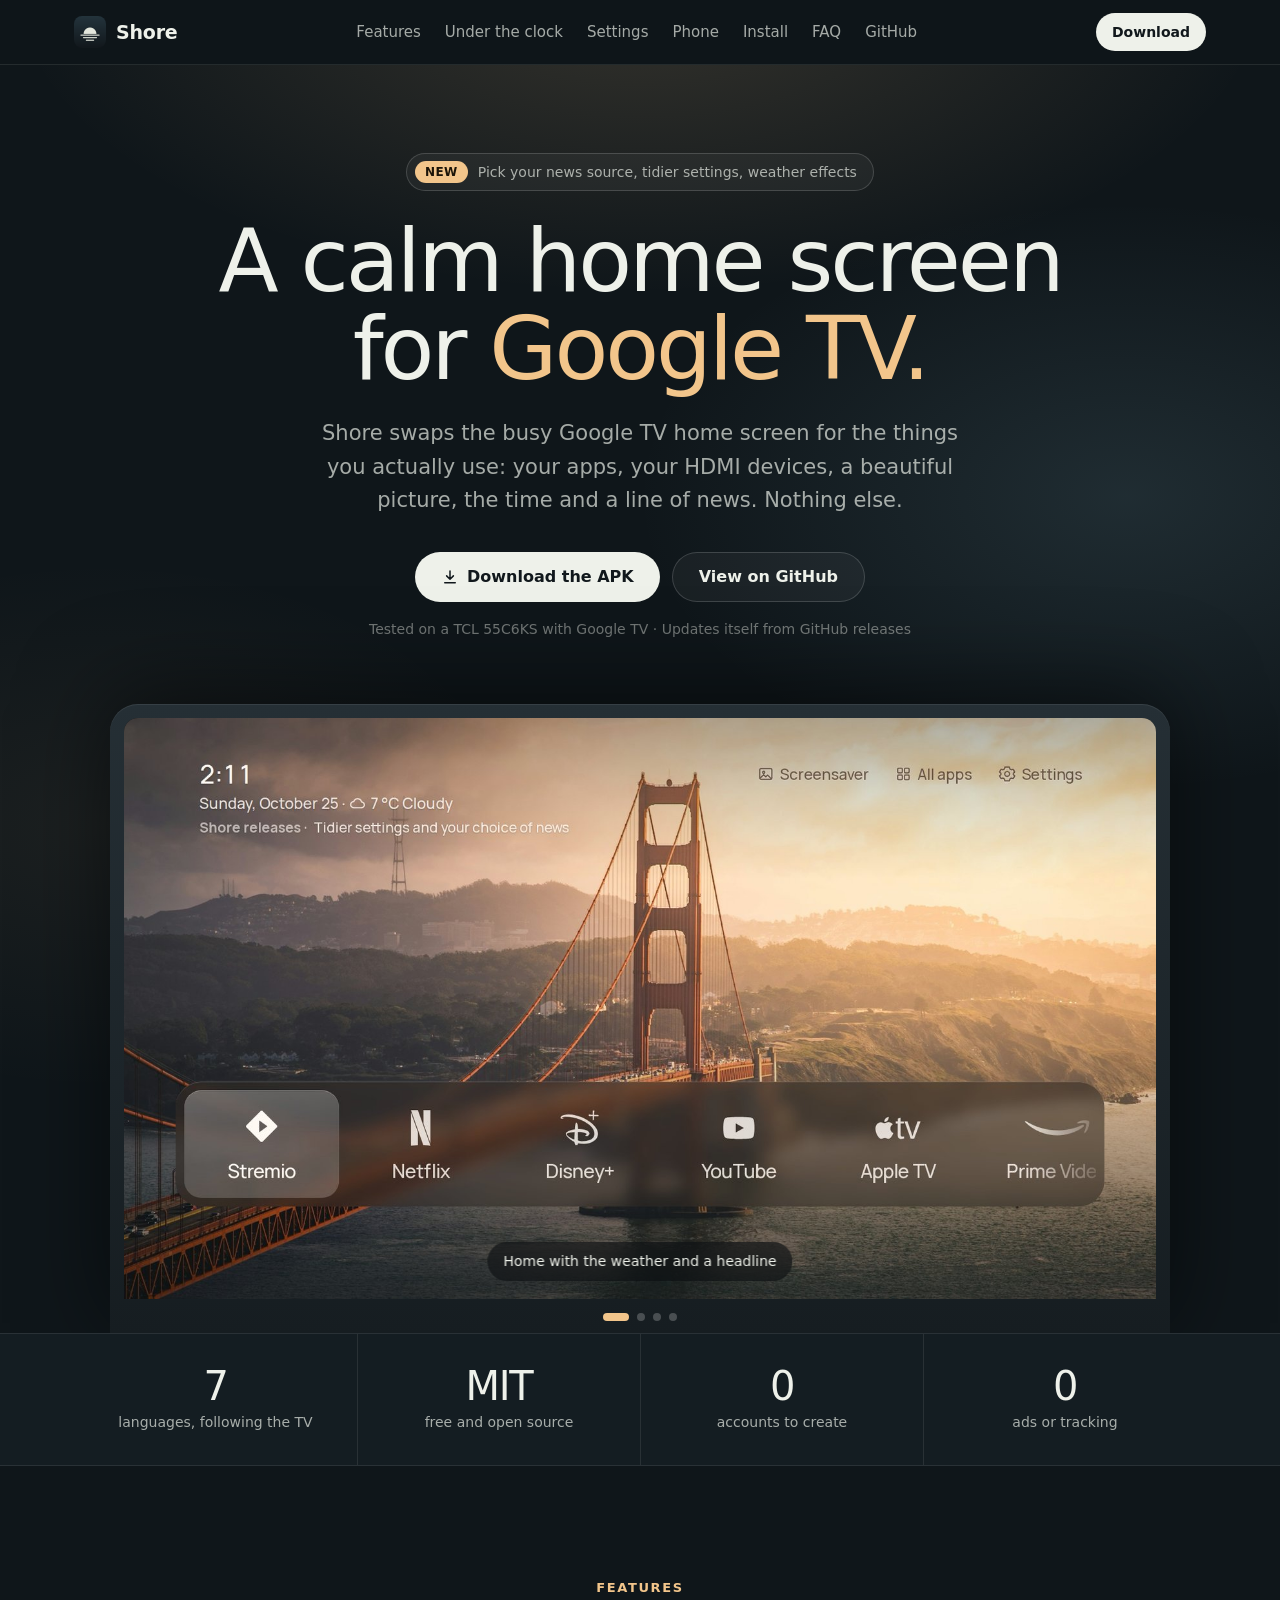
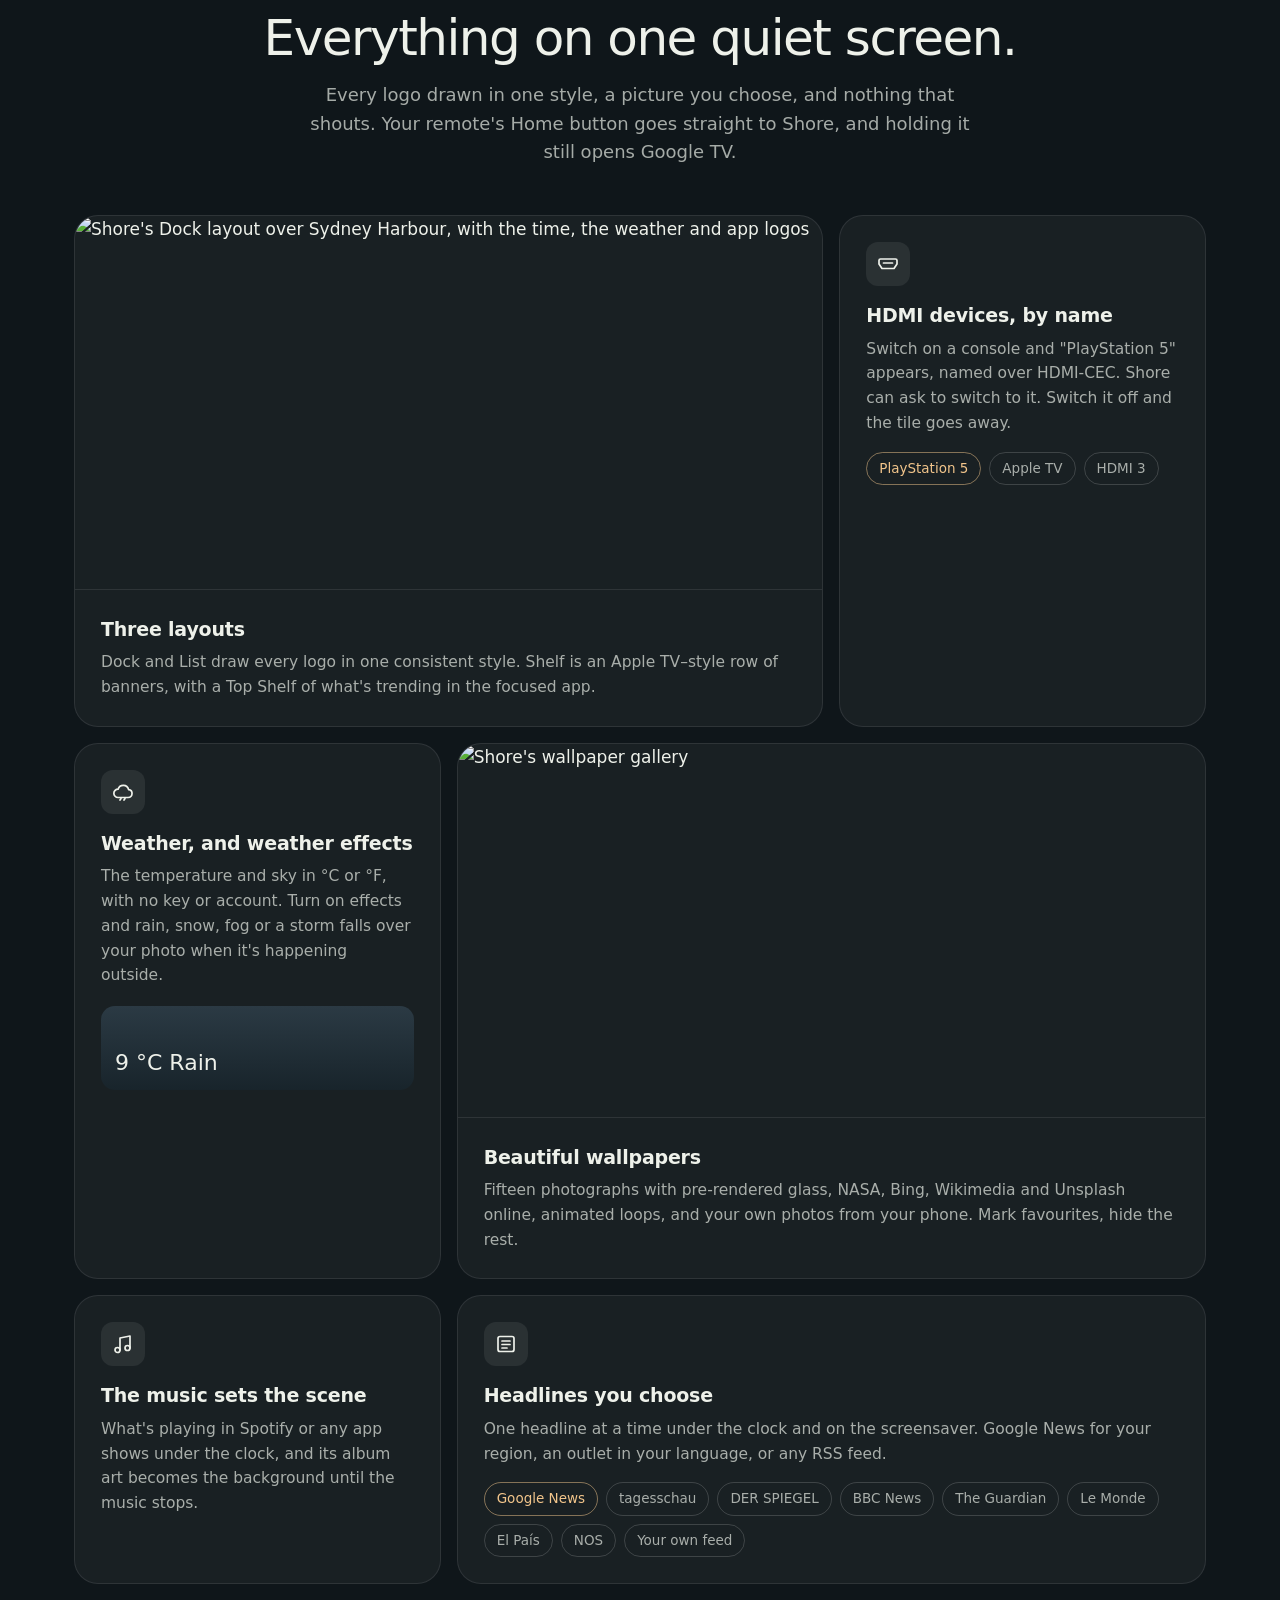
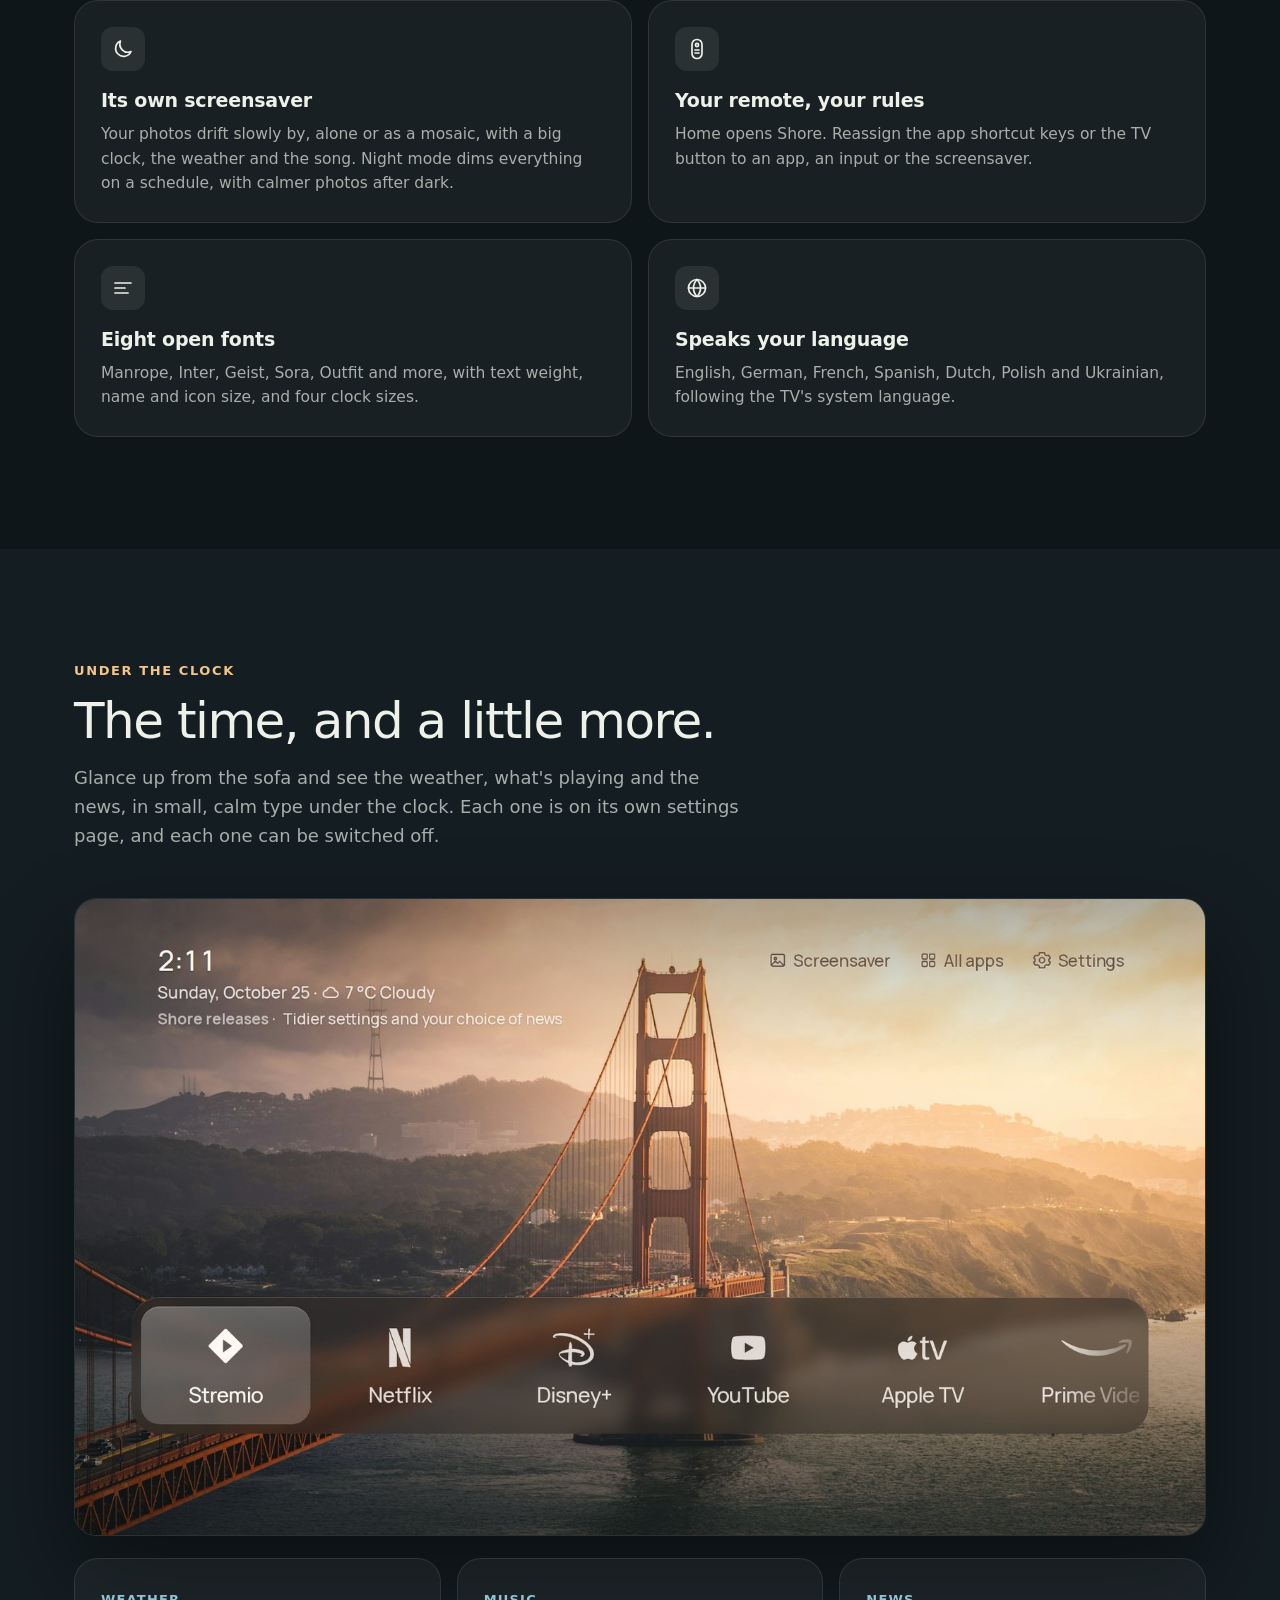
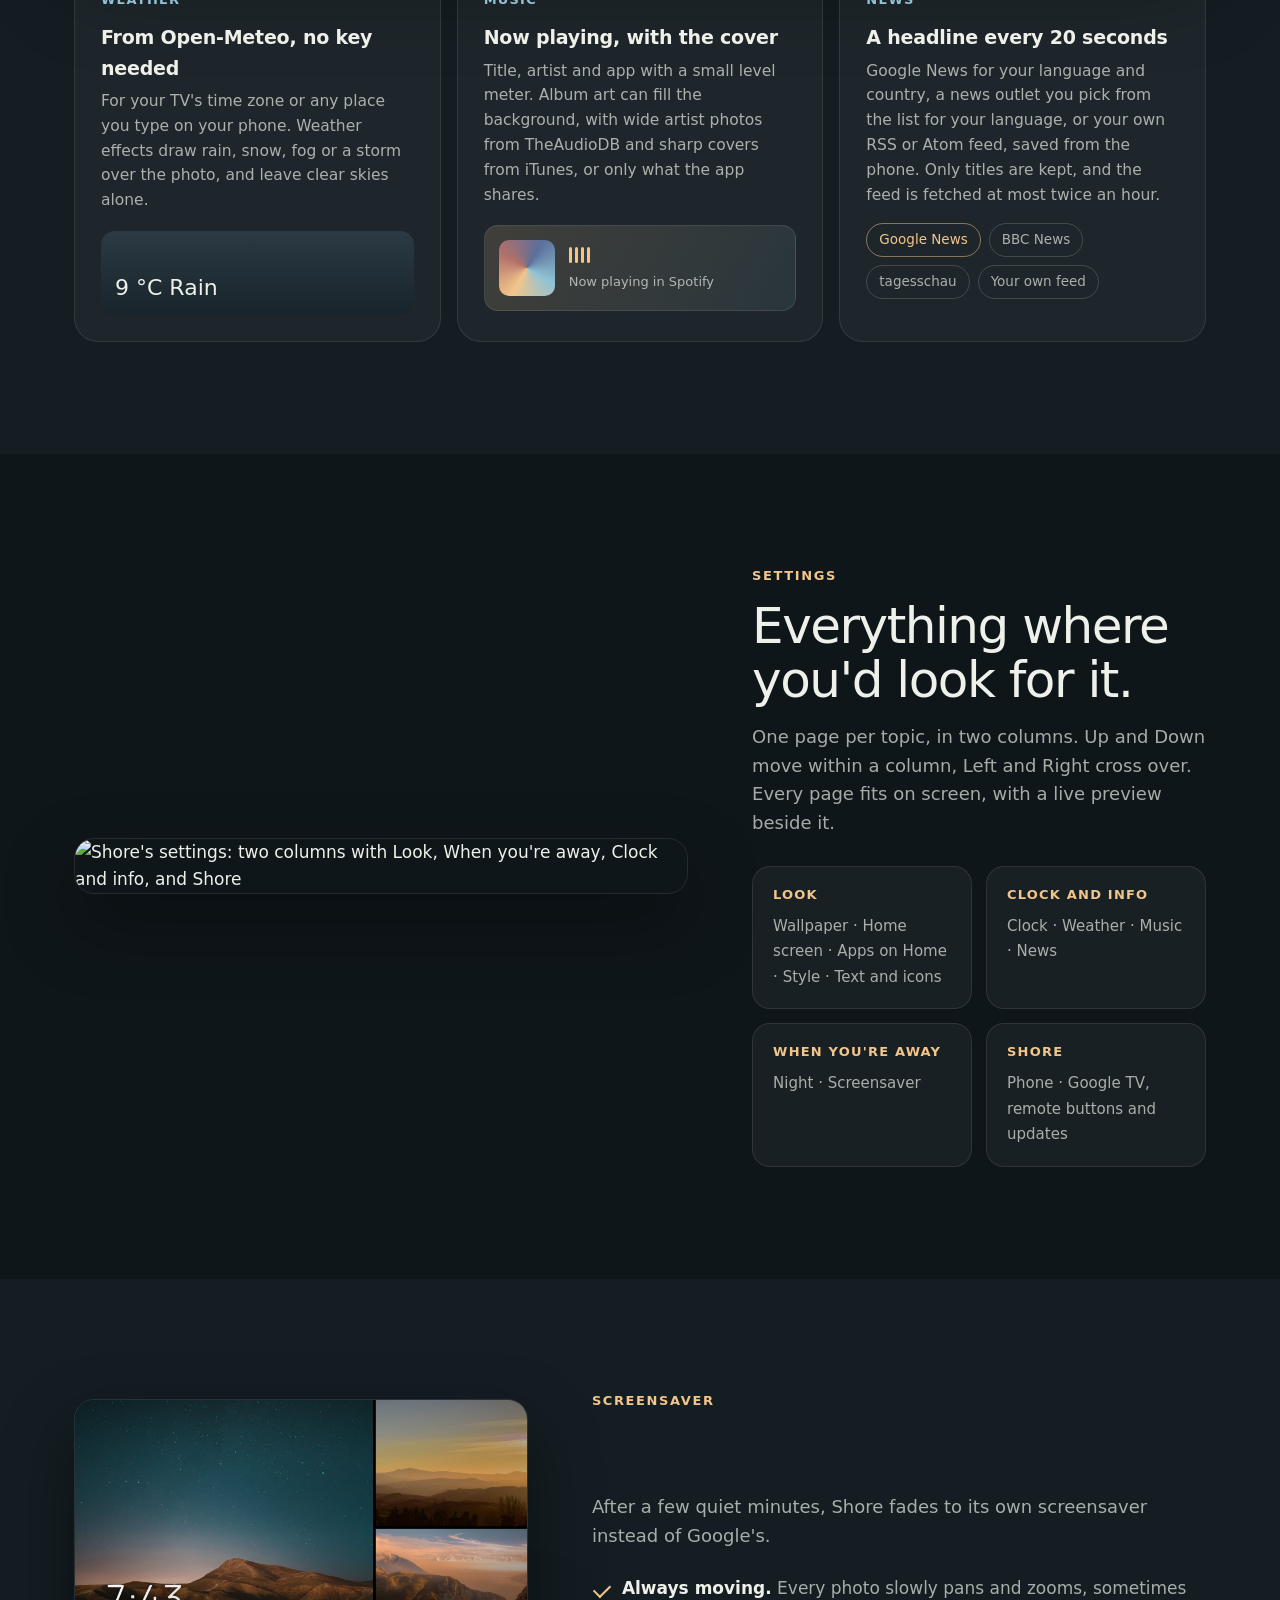
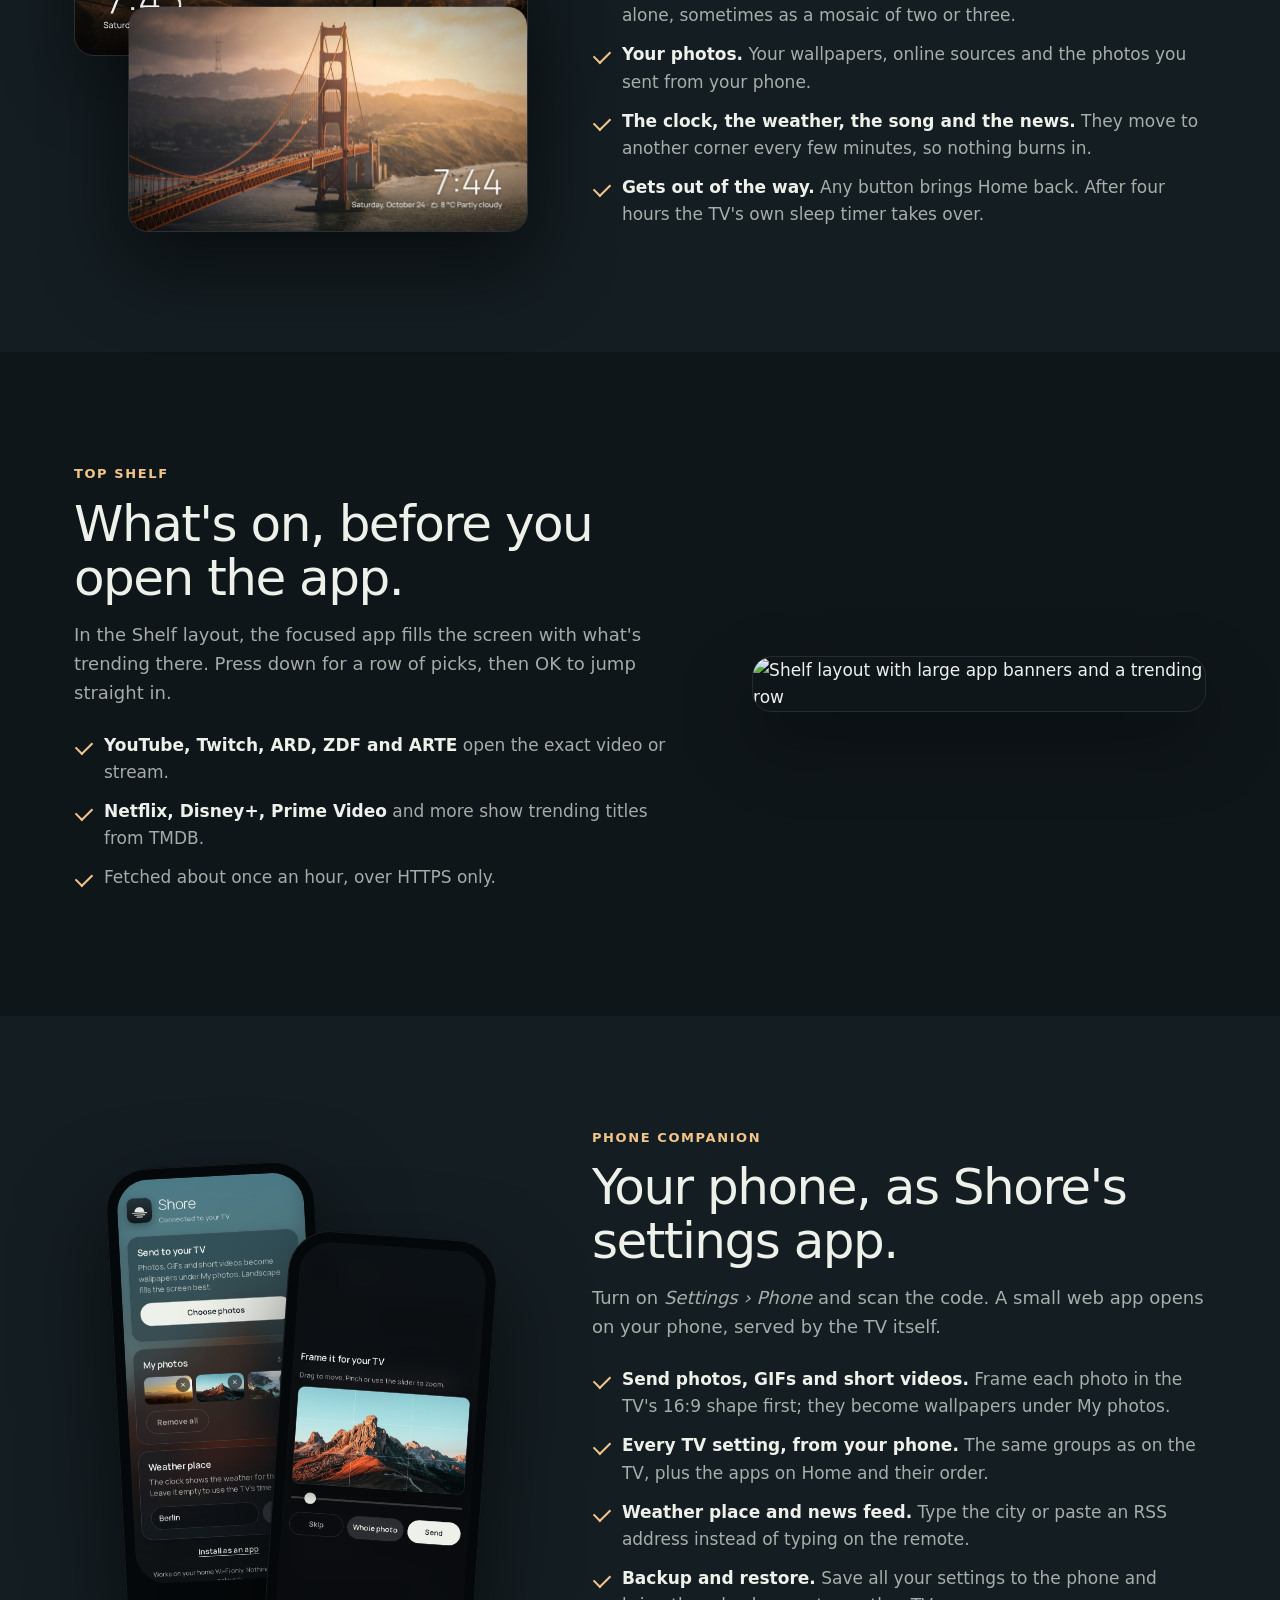
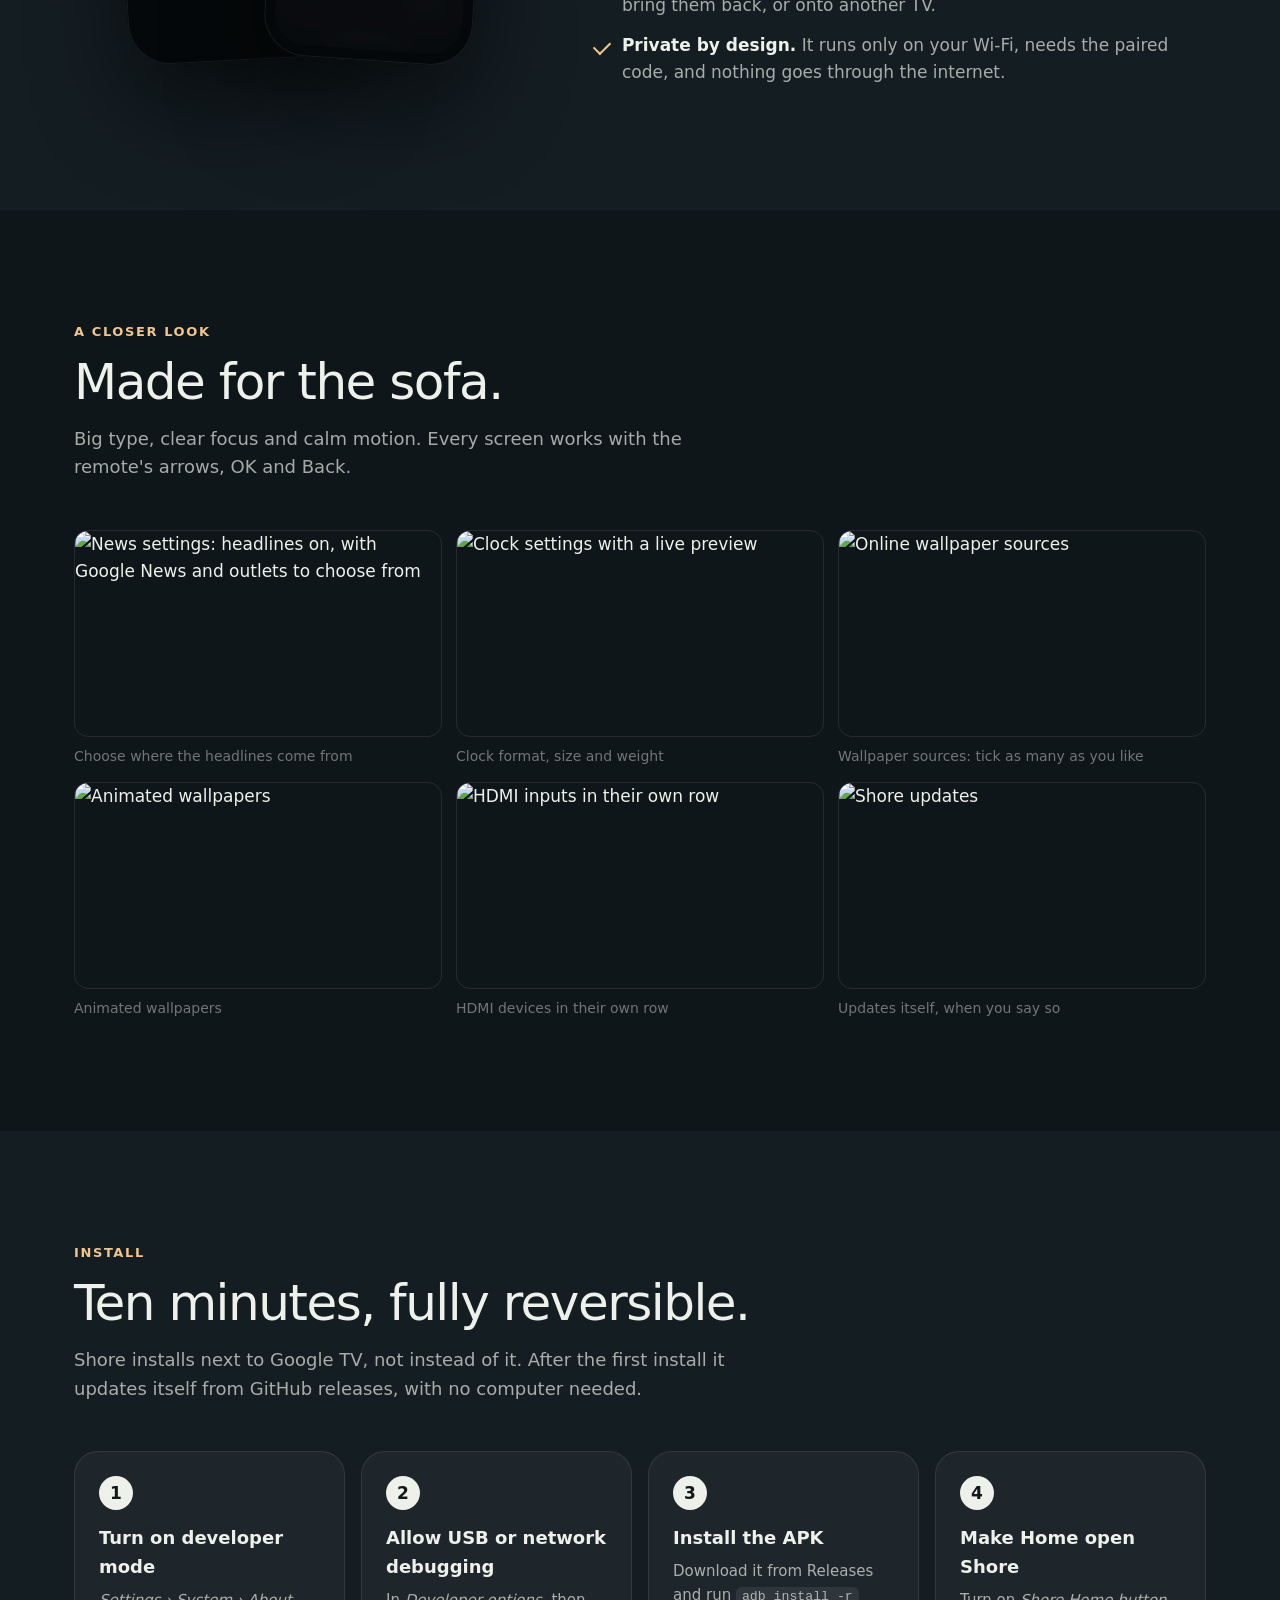
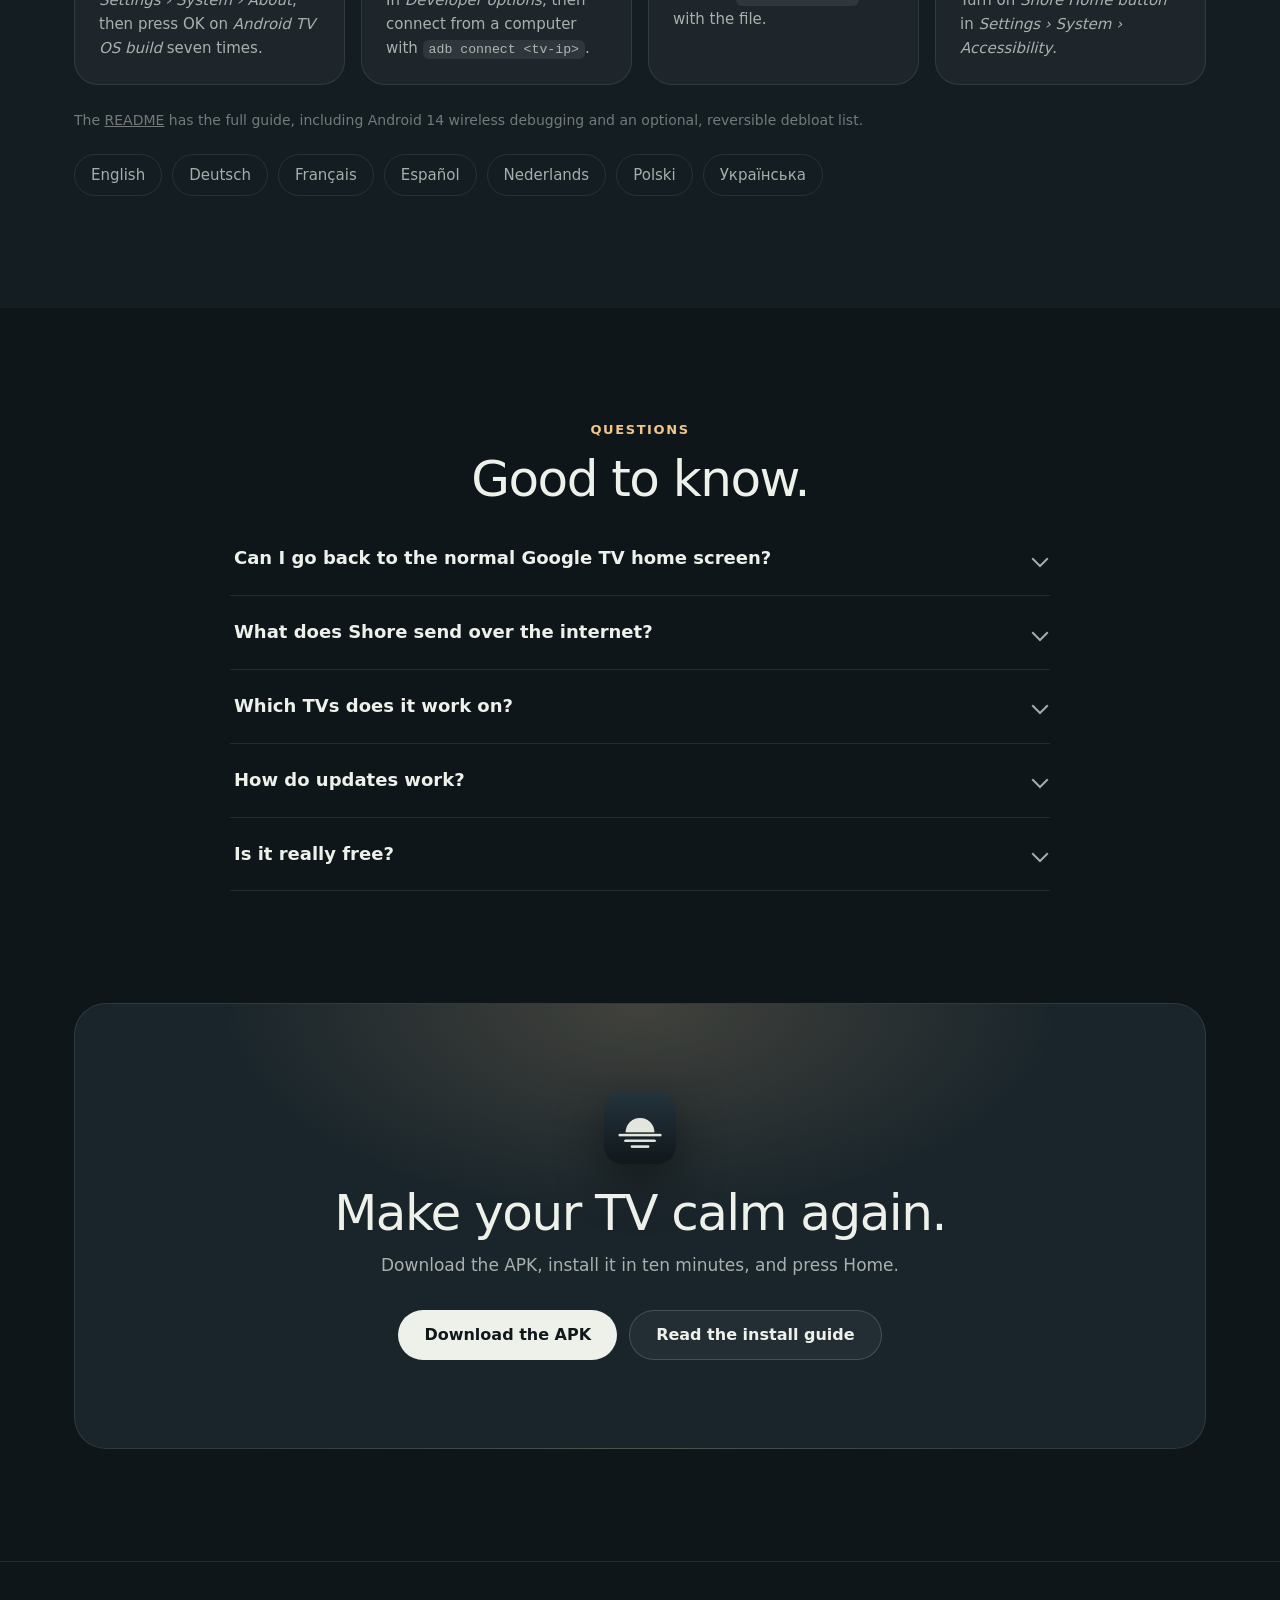
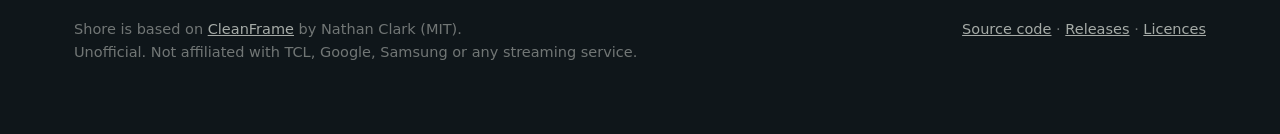
==== site/index.html @ c401d384 "Rework the website New hero with a rotating TV of real screens, a stats strip, a tiled feature grid," ====
<!doctype html>
<html lang="en">
<head>
<meta charset="utf-8">
<meta name="viewport" content="width=device-width,initial-scale=1">
<title>Shore · A calm home screen for Google TV</title>
<meta name="description" content="Shore replaces the busy Google TV home screen with your apps, your HDMI devices, a beautiful picture, the time, the weather and the news. Free and open source.">
<meta name="theme-color" content="#0f161a">
<meta property="og:title" content="Shore · A calm home screen for Google TV">
<meta property="og:description" content="Your apps, your HDMI devices, a beautiful picture and the time. Nothing else.">
<meta property="og:image" content="https://taynotfound.github.io/shore/social.png">
<meta property="og:image:width" content="1280">
<meta property="og:image:height" content="640">
<meta name="twitter:card" content="summary_large_image">
<link rel="icon" href="favicon.png">
<link rel="apple-touch-icon" href="icon.png">
<style>
@font-face{font-family:Manrope;src:url(manrope.woff2) format("woff2");font-weight:200 800;font-display:swap}
@font-face{font-family:Manrope;src:url(manrope-cyrillic.woff2) format("woff2");font-weight:200 800;font-display:swap;unicode-range:U+0301,U+0400-045F,U+0490-0491,U+04B0-04B1,U+2116}
@font-face{font-family:Manrope;src:url(manrope-latin-ext.woff2) format("woff2");font-weight:200 800;font-display:swap;unicode-range:U+0100-02BA,U+02BD-02C5,U+02C7-02CC,U+02CE-02D7,U+02DD-02FF,U+1D00-1DBF,U+1E00-1E9F,U+1EF2-1EFF,U+2020,U+20A0-20AB,U+20AD-20C4,U+2113,U+2C60-2C7F,U+A720-A7FF}
:root{--bg:#0f161a;--bg2:#141d22;--bg3:#1a252b;--ink:#eef1ea;--muted:rgba(238,241,234,.68);--faint:rgba(238,241,234,.44);--line:rgba(255,255,255,.09);--line2:rgba(255,255,255,.16);--glass:rgba(255,255,255,.045);--warm:#f2c58b;--cool:#8fc3d4;--radius:24px}
*{box-sizing:border-box}
html{scroll-behavior:smooth;scroll-padding-top:72px}
body{margin:0;background:var(--bg);color:var(--ink);font:17px/1.6 Manrope,system-ui,-apple-system,"Segoe UI",sans-serif;-webkit-font-smoothing:antialiased;overflow-x:hidden}
a{color:inherit}
img{max-width:100%;display:block}
.wrap{max-width:1180px;margin:0 auto;padding:0 24px}
:focus-visible{outline:2px solid var(--warm);outline-offset:3px;border-radius:6px}

/* Navigation */
nav{position:sticky;top:0;z-index:10;background:rgba(15,22,26,.74);-webkit-backdrop-filter:blur(18px);backdrop-filter:blur(18px);border-bottom:1px solid var(--line)}
nav .wrap{display:flex;align-items:center;justify-content:space-between;height:64px;gap:16px}
.brand{display:flex;align-items:center;gap:10px;font-weight:650;font-size:19px;text-decoration:none;letter-spacing:-.2px}
.brand img{width:32px;height:32px;border-radius:8px}
nav ul{display:flex;gap:24px;list-style:none;margin:0;padding:0;font-size:15px;color:var(--muted)}
nav ul a{text-decoration:none}
nav ul a:hover{color:var(--ink)}
.btn{display:inline-flex;align-items:center;justify-content:center;gap:8px;min-height:50px;padding:0 26px;border-radius:999px;font-weight:650;font-size:16px;text-decoration:none;transition:transform .15s,background .2s,border-color .2s}
.btn:hover{transform:translateY(-1px)}
.btn svg{width:18px;height:18px;fill:none;stroke:currentColor;stroke-width:2;stroke-linecap:round;stroke-linejoin:round}
.btn.primary{background:var(--ink);color:#11181c}
.btn.ghost{border:1px solid var(--line2);background:var(--glass)}
.btn.ghost:hover{border-color:rgba(242,197,139,.45)}
.btn.small{min-height:38px;padding:0 16px;font-size:14px}

/* Hero */
header.hero{position:relative;overflow:hidden;padding:88px 0 0;text-align:center}
.hero::before{content:"";position:absolute;inset:0;background:radial-gradient(900px 440px at 50% -80px,rgba(242,197,139,.17),transparent 70%),radial-gradient(700px 420px at 88% 34%,rgba(143,195,212,.13),transparent 70%),radial-gradient(600px 380px at 8% 60%,rgba(242,197,139,.06),transparent 70%)}
.hero .wrap{position:relative}
.pill{display:inline-flex;align-items:center;gap:10px;max-width:100%;margin:0 auto 26px;padding:7px 16px 7px 8px;border-radius:999px;border:1px solid var(--line2);background:var(--glass);font-size:14px;line-height:1.35;color:var(--muted);text-decoration:none;text-align:left}
.pill b{flex:none;padding:3px 10px;border-radius:999px;background:var(--warm);color:#1b1408;font-size:12px;letter-spacing:.4px;text-transform:uppercase}
.pill:hover{color:var(--ink)}
h1{margin:0;font-size:clamp(42px,8vw,88px);line-height:1;font-weight:300;letter-spacing:-.035em}
h1 em{font-style:normal;color:var(--warm)}
.lede{max-width:660px;margin:24px auto 34px;font-size:clamp(18px,2.4vw,21px);color:var(--muted)}
.ctas{display:flex;justify-content:center;flex-wrap:wrap;gap:12px}
.note{margin-top:16px;font-size:14px;color:var(--faint)}
.tv{position:relative;max-width:1060px;margin:64px auto 0;padding:14px 14px 0;border-radius:28px 28px 0 0;background:linear-gradient(180deg,#252f35,#161d21);box-shadow:0 -10px 90px rgba(0,0,0,.55),inset 0 1px 0 rgba(255,255,255,.08)}
.tv-screens{position:relative;aspect-ratio:16/9;border-radius:14px 14px 0 0;overflow:hidden;background:#0b1013}
.tv-screens img{position:absolute;inset:0;width:100%;height:100%;object-fit:cover;opacity:0}
.tv-screens img.on{opacity:1}
.tv-caption{position:absolute;left:50%;bottom:18px;transform:translateX(-50%);padding:8px 16px;border-radius:999px;background:rgba(10,14,18,.6);-webkit-backdrop-filter:blur(12px);backdrop-filter:blur(12px);font-size:14px;white-space:nowrap}
.tv-dots{display:flex;justify-content:center;gap:8px;padding:14px 0 12px}
.tv-dots button{width:8px;height:8px;padding:0;border:0;border-radius:99px;background:rgba(255,255,255,.22);cursor:pointer;transition:width .3s,background .3s}
.tv-dots button.on{width:26px;background:var(--warm)}

/* Stats */
.stats{border-block:1px solid var(--line);background:var(--bg2)}
.stats ul{display:grid;grid-template-columns:repeat(4,1fr);margin:0;padding:0;list-style:none}
.stats li{padding:30px 20px;text-align:center;border-left:1px solid var(--line)}
.stats li:first-child{border-left:0}
.stats b{display:block;font-size:clamp(28px,4vw,40px);font-weight:300;letter-spacing:-.03em;line-height:1.1}
.stats span{font-size:14px;color:var(--muted)}

/* Sections */
section{padding:112px 0}
section.alt{background:var(--bg2)}
.eyebrow{font-size:13px;font-weight:700;letter-spacing:1.6px;text-transform:uppercase;color:var(--warm);margin:0 0 12px}
h2{margin:0 0 16px;font-size:clamp(32px,4.6vw,50px);line-height:1.08;font-weight:400;letter-spacing:-.03em}
.intro{max-width:680px;color:var(--muted);margin:0 0 48px;font-size:18px}
.head-center{text-align:center}
.head-center .intro{margin-left:auto;margin-right:auto}

/* Feature tiles */
.bento{display:grid;grid-template-columns:repeat(6,1fr);gap:16px}
.tile{position:relative;overflow:hidden;grid-column:span 2;background:var(--glass);border:1px solid var(--line);border-radius:var(--radius);padding:26px;transition:transform .25s,border-color .25s,background .25s}
.tile:hover{transform:translateY(-3px);border-color:rgba(242,197,139,.32);background:rgba(255,255,255,.065)}
.tile.w3{grid-column:span 3}
.tile.w4{grid-column:span 4}
.tile.media{padding:0;display:flex;flex-direction:column}
.tile.media .copy{padding:24px 26px 26px}
.tile.media img{aspect-ratio:16/8;object-fit:cover;width:100%;border-bottom:1px solid var(--line)}
.tile h3{margin:14px 0 6px;font-size:19px;font-weight:650;letter-spacing:-.2px}
.tile.media h3{margin-top:0}
.tile p{margin:0;color:var(--muted);font-size:15.5px}
.icon{width:44px;height:44px;border-radius:12px;display:grid;place-items:center;background:rgba(238,241,234,.08)}
.icon svg{width:24px;height:24px;fill:none;stroke:var(--ink);stroke-width:1.7;stroke-linecap:round;stroke-linejoin:round}
.chips{display:flex;flex-wrap:wrap;gap:8px;margin:16px 0 0;padding:0;list-style:none}
.chips li{padding:5px 12px;border-radius:999px;border:1px solid var(--line2);font-size:13.5px;color:var(--muted)}
.chips li.hl{border-color:rgba(242,197,139,.5);color:var(--warm)}

/* Under the clock */
.clock-shot{position:relative;border-radius:22px;overflow:hidden;border:1px solid var(--line);box-shadow:0 40px 90px rgba(0,0,0,.45);margin-bottom:22px}
.clock-shot img{width:100%;aspect-ratio:16/9;object-fit:cover}
.trio{display:grid;grid-template-columns:repeat(3,1fr);gap:16px}
.trio .tile{grid-column:auto}
.trio .tag{display:inline-flex;align-items:center;gap:8px;font-size:13px;font-weight:700;letter-spacing:1.2px;text-transform:uppercase;color:var(--cool)}
.trio h3{margin-top:10px}
.sky{position:relative;height:84px;margin:18px 0 0;border-radius:14px;overflow:hidden;background:linear-gradient(180deg,#2b3a44,#18242b)}
.sky i{position:absolute;top:-30px;width:1.5px;height:22px;border-radius:2px;background:linear-gradient(transparent,rgba(230,238,248,.75));animation:fall 1s linear infinite}
@keyframes fall{to{transform:translate(-14px,140px)}}
.sky .temp{position:absolute;left:14px;bottom:10px;font-size:22px;font-weight:300}
.wave{display:inline-flex;align-items:flex-end;gap:3px;height:16px}
.wave i{width:3px;height:16px;border-radius:2px;background:var(--warm);transform-origin:50% 100%;animation:wave .9s ease-in-out infinite alternate}
.wave i:nth-child(2){animation-duration:.7s;animation-delay:-.3s}.wave i:nth-child(3){animation-duration:1.1s;animation-delay:-.6s}.wave i:nth-child(4){animation-duration:.8s;animation-delay:-.15s}
@keyframes wave{0%{transform:scaleY(.25)}50%{transform:scaleY(1)}100%{transform:scaleY(.45)}}
.player{display:flex;align-items:center;gap:14px;margin:18px 0 0;padding:14px;border-radius:14px;background:linear-gradient(120deg,rgba(242,197,139,.16),rgba(143,195,212,.1));border:1px solid var(--line)}
.player .cover{flex:none;width:56px;height:56px;border-radius:10px;background:conic-gradient(from 210deg,#f2c58b,#b2706a,#5b6f9a,#8fc3d4,#f2c58b)}
.player small{display:block;color:var(--muted);font-size:13px}

/* Settings showcase */
.split{display:grid;grid-template-columns:1.15fr .85fr;gap:64px;align-items:center}
.split>*,.bento>*,.trio>*{min-width:0}
.split.flip{grid-template-columns:.85fr 1.15fr}
.shot{border-radius:20px;overflow:hidden;border:1px solid var(--line);box-shadow:0 30px 70px rgba(0,0,0,.4)}
.shot img{transition:transform 1.2s cubic-bezier(.2,.7,.2,1)}
.shot:hover img{transform:scale(1.03)}
.columns{display:grid;grid-template-columns:1fr 1fr;gap:14px;margin-top:28px}
.columns div{padding:18px 20px;border-radius:18px;background:var(--glass);border:1px solid var(--line)}
.columns h3{margin:0 0 8px;font-size:13px;font-weight:700;letter-spacing:1.2px;text-transform:uppercase;color:var(--warm)}
.columns p{margin:0;font-size:15px;color:var(--muted);line-height:1.7}

/* Lists */
.ticks{list-style:none;padding:0;margin:24px 0 0}
.ticks li{position:relative;padding-left:30px;margin:12px 0;color:var(--muted)}
.ticks li::before{content:"";position:absolute;left:2px;top:9px;width:14px;height:8px;border-left:2px solid var(--warm);border-bottom:2px solid var(--warm);transform:rotate(-45deg)}
.ticks b{color:var(--ink);font-weight:650}
.stack{display:grid;gap:14px}
.stack .shot:nth-child(2){margin-left:12%;margin-top:-14%;box-shadow:0 30px 80px rgba(0,0,0,.6)}
.phones{position:relative;display:flex;justify-content:center}
.phone{width:270px;max-width:46%;padding:11px;border-radius:42px;background:#05080a;box-shadow:0 40px 90px rgba(0,0,0,.55),inset 0 0 0 1px rgba(255,255,255,.08)}
.phone img{border-radius:32px}
.phone:first-child{transform:rotate(-3deg)}
.phone+.phone{margin-left:-50px;margin-top:70px;transform:rotate(4deg)}

/* Gallery */
.gallery{display:grid;grid-template-columns:repeat(3,1fr);gap:14px}
.gallery figure{margin:0}
.gallery img{border-radius:14px;border:1px solid var(--line);aspect-ratio:16/9;object-fit:cover;width:100%}
.gallery figcaption{font-size:14px;color:var(--faint);margin-top:8px}

/* Install */
.steps{counter-reset:step;display:grid;grid-template-columns:repeat(4,1fr);gap:16px;margin:0;padding:0;list-style:none}
.steps li{counter-increment:step;background:var(--glass);border:1px solid var(--line);border-radius:var(--radius);padding:24px}
.steps li::before{content:counter(step);display:grid;place-items:center;width:34px;height:34px;border-radius:50%;background:var(--ink);color:#11181c;font-weight:700;margin-bottom:14px}
.steps h3{margin:0 0 6px;font-size:18px;font-weight:650}
.steps p{margin:0;color:var(--muted);font-size:15px}
code{font-family:ui-monospace,SFMono-Regular,Menlo,monospace;font-size:.88em;background:rgba(255,255,255,.08);padding:2px 6px;border-radius:6px;overflow-wrap:anywhere}
.langs{display:flex;flex-wrap:wrap;gap:10px;margin-top:22px}
.langs span{padding:8px 16px;border-radius:999px;border:1px solid var(--line);font-size:15px;color:var(--muted)}

/* FAQ */
.faq{max-width:820px;margin:0 auto}
.faq details{border-bottom:1px solid var(--line)}
.faq summary{display:flex;justify-content:space-between;align-items:center;gap:16px;padding:22px 4px;font-size:18px;font-weight:600;cursor:pointer;list-style:none}
.faq summary::-webkit-details-marker{display:none}
.faq summary::after{content:"";flex:none;width:10px;height:10px;border-right:2px solid var(--muted);border-bottom:2px solid var(--muted);transform:rotate(45deg);transition:transform .25s}
.faq details[open] summary::after{transform:rotate(-135deg)}
.faq p{margin:0 4px 22px;color:var(--muted)}

/* Closing call */
.cta{position:relative;overflow:hidden;text-align:center;padding:88px 24px;border-radius:32px;border:1px solid var(--line);background:radial-gradient(600px 300px at 50% 0,rgba(242,197,139,.18),transparent 70%),var(--bg3)}
.cta img{width:72px;height:72px;margin:0 auto 22px;border-radius:18px;box-shadow:0 18px 50px rgba(0,0,0,.45)}
.cta h2{margin-bottom:12px}
.cta p{max-width:520px;margin:0 auto 30px;color:var(--muted)}

footer{padding:56px 0 70px;border-top:1px solid var(--line);color:var(--faint);font-size:14.5px}
footer .wrap{display:flex;justify-content:space-between;gap:24px;flex-wrap:wrap}
footer a{color:var(--muted)}

@media (max-width:980px){
  nav ul{display:none}
  .bento{grid-template-columns:repeat(2,1fr)}
  .tile,.tile.w3,.tile.w4{grid-column:span 1}
  .tile.wide-m{grid-column:span 2}
  .trio{grid-template-columns:1fr}
  .gallery,.steps{grid-template-columns:1fr 1fr}
  .split,.split.flip{grid-template-columns:1fr;gap:40px}
  .split .text{order:-1}
  .stats ul{grid-template-columns:1fr 1fr}
  .stats li:nth-child(3){border-left:0}
  .stats li:nth-child(n+3){border-top:1px solid var(--line)}
  section{padding:84px 0}
}
@media (max-width:600px){
  .wrap{padding:0 16px}
  .bento,.gallery,.steps,.columns{grid-template-columns:1fr}
  .tile.wide-m{grid-column:span 1}
  header.hero{padding-top:56px}
  .pill{font-size:13px}
  .tv{margin-top:44px;padding:7px 7px 0;border-radius:16px 16px 0 0}
  .tv-caption{font-size:12px;bottom:10px;padding:6px 12px}
  .stats li{padding:22px 10px}
  .phone{padding:8px;border-radius:30px}
  .phone img{border-radius:23px}
  .phone+.phone{margin-left:-30px;margin-top:50px}
  .cta{padding:60px 20px;border-radius:24px}
  section{padding:68px 0}
}

/* Motion: decoration only, and off with reduced motion. */
.js [data-reveal]{opacity:0;transform:translateY(28px);transition:opacity .9s cubic-bezier(.2,.7,.2,1),transform .9s cubic-bezier(.2,.7,.2,1);transition-delay:calc(var(--i,0) * 70ms)}
.js [data-reveal].in{opacity:1;transform:none}
.hero::before{animation:glow 14s ease-in-out infinite alternate}
@keyframes glow{from{opacity:.75;transform:scale(1)}to{opacity:1;transform:scale(1.08)}}
@keyframes rise{from{opacity:0;transform:translateY(24px)}to{opacity:1;transform:none}}
.hero .pill,.hero h1,.hero .lede,.hero .ctas,.hero .note{animation:rise 1s cubic-bezier(.2,.7,.2,1) both}
.hero h1{animation-delay:.1s}.hero .lede{animation-delay:.2s}.hero .ctas{animation-delay:.3s}.hero .note{animation-delay:.38s}
.tv{animation:tv-in 1.4s .25s cubic-bezier(.2,.7,.2,1) both}
@keyframes tv-in{from{opacity:0;transform:translateY(80px) scale(.96)}to{opacity:1;transform:none}}
.tv-screens img{transition:opacity 1.2s ease,transform 7s ease-out;transform:scale(1.04)}
.tv-screens img.on{transform:scale(1)}
.phone{animation:float 7s ease-in-out infinite alternate}
.phone+.phone{animation-delay:-3.5s}
@keyframes float{from{translate:0 0}to{translate:0 -12px}}
.stack .shot:nth-child(2){animation:float 8s ease-in-out infinite alternate}
@media (prefers-reduced-motion:reduce){
  html{scroll-behavior:auto}
  .js [data-reveal]{opacity:1;transform:none;transition:none}
  .hero::before,.hero .pill,.hero h1,.hero .lede,.hero .ctas,.hero .note,.tv,.phone,.stack .shot:nth-child(2),.wave i,.sky i{animation:none}
  .sky i{display:none}
  .tv-screens img{transition:none;transform:none}
  .tile:hover,.shot:hover img,.btn:hover{transform:none}
}
</style>
<script>document.documentElement.className+=' js'</script>
</head>
<body>
<nav aria-label="Main"><div class="wrap">
  <a class="brand" href="#"><img src="icon.png" alt="">Shore</a>
  <ul><li><a href="#features">Features</a></li><li><a href="#clock">Under the clock</a></li><li><a href="#settings">Settings</a></li><li><a href="#companion">Phone</a></li><li><a href="#install">Install</a></li><li><a href="#faq">FAQ</a></li><li><a href="https://github.com/taynotfound/shore">GitHub</a></li></ul>
  <a class="btn primary small" href="https://github.com/taynotfound/shore/releases/latest">Download</a>
</div></nav>

<header class="hero"><div class="wrap">
  <a class="pill" href="#clock"><b>New</b><span>Pick your news source, tidier settings, weather effects</span></a>
  <h1>A calm home screen<br>for <em>Google TV.</em></h1>
  <p class="lede">Shore swaps the busy Google TV home screen for the things you actually use: your apps, your HDMI devices, a beautiful picture, the time and a line of news. Nothing else.</p>
  <div class="ctas">
    <a class="btn primary" href="https://github.com/taynotfound/shore/releases/latest"><svg viewBox="0 0 24 24" aria-hidden="true"><path d="M12 4v11m0 0-4.5-4.5M12 15l4.5-4.5M5 19.5h14"/></svg>Download the APK</a>
    <a class="btn ghost" href="https://github.com/taynotfound/shore">View on GitHub</a>
  </div>
  <p class="note">Tested on a TCL 55C6KS with Google TV · Updates itself from GitHub releases</p>
  <div class="tv">
    <div class="tv-screens" id="screens">
      <img class="on" src="shots/home-news.jpg" alt="Shore's Home screen: the time, the weather and a headline over the Golden Gate Bridge, with a dock of app logos" data-caption="Home with the weather and a headline">
      <img src="shots/screensaver-mosaic.jpg" alt="Shore's screensaver as a mosaic of three photos with a large clock" loading="lazy" data-caption="Screensaver mosaic">
      <img src="shots/nowplaying.jpg" alt="Album art as the background while music plays" loading="lazy" data-caption="Album art while music plays">
      <img src="images/settings.jpg" alt="Shore's settings in two columns: Look, When you're away, Clock and info, Shore" loading="lazy" data-caption="Settings, in two tidy columns">
      <div class="tv-caption" id="caption" aria-live="polite">Home with the weather and a headline</div>
    </div>
    <div class="tv-dots" id="dots" role="group" aria-label="Choose a screenshot"></div>
  </div>
</div></header>

<div class="stats"><div class="wrap"><ul>
  <li><b>7</b><span>languages, following the TV</span></li>
  <li><b>MIT</b><span>free and open source</span></li>
  <li><b>0</b><span>accounts to create</span></li>
  <li><b>0</b><span>ads or tracking</span></li>
</ul></div></div>

<section id="features"><div class="wrap">
  <div class="head-center">
    <p class="eyebrow">Features</p>
    <h2 data-reveal>Everything on one quiet screen.</h2>
    <p class="intro" data-reveal>Every logo drawn in one style, a picture you choose, and nothing that shouts. Your remote's Home button goes straight to Shore, and holding it still opens Google TV.</p>
  </div>
  <div class="bento">
    <div class="tile w4 media wide-m" data-reveal><img src="images/home.jpg" alt="Shore's Dock layout over Sydney Harbour, with the time, the weather and app logos" loading="lazy"><div class="copy"><h3>Three layouts</h3><p>Dock and List draw every logo in one consistent style. Shelf is an Apple TV–style row of banners, with a Top Shelf of what's trending in the focused app.</p></div></div>
    <div class="tile" data-reveal><div class="icon"><svg viewBox="0 0 24 24"><path d="M4.5 7h15a1.5 1.5 0 0 1 1.5 1.5V12l-3 4.5H6L3 12V8.5A1.5 1.5 0 0 1 4.5 7Z"/><path d="M7.5 11h9"/></svg></div><h3>HDMI devices, by name</h3><p>Switch on a console and "PlayStation 5" appears, named over HDMI-CEC. Shore can ask to switch to it. Switch it off and the tile goes away.</p><ul class="chips" aria-label="Example inputs"><li class="hl">PlayStation 5</li><li>Apple TV</li><li>HDMI 3</li></ul></div>
    <div class="tile" data-reveal><div class="icon"><svg viewBox="0 0 24 24"><path d="M7 17.5h10a4 4 0 0 0 .6-7.96A5.5 5.5 0 0 0 7.1 9.1 4.2 4.2 0 0 0 7 17.5Z"/><path d="m9 20 1-1.5M13 20l1-1.5"/></svg></div><h3>Weather, and weather effects</h3><p>The temperature and sky in °C or °F, with no key or account. Turn on effects and rain, snow, fog or a storm falls over your photo when it's happening outside.</p><div class="sky" aria-hidden="true"><i style="left:10%"></i><i style="left:24%;animation-delay:-.5s"></i><i style="left:38%;animation-delay:-.8s"></i><i style="left:52%;animation-delay:-.25s"></i><i style="left:66%;animation-delay:-.6s"></i><i style="left:80%;animation-delay:-.9s"></i><i style="left:93%;animation-delay:-.35s"></i><span class="temp">9 °C Rain</span></div></div>
    <div class="tile w4 media wide-m" data-reveal><img src="images/gallery.jpg" alt="Shore's wallpaper gallery" loading="lazy"><div class="copy"><h3>Beautiful wallpapers</h3><p>Fifteen photographs with pre-rendered glass, NASA, Bing, Wikimedia and Unsplash online, animated loops, and your own photos from your phone. Mark favourites, hide the rest.</p></div></div>
    <div class="tile" data-reveal><div class="icon"><svg viewBox="0 0 24 24"><path d="M9 18V6l10-2v12"/><circle cx="6.5" cy="18" r="2.5"/><circle cx="16.5" cy="16" r="2.5"/></svg></div><h3>The music sets the scene</h3><p>What's playing in Spotify or any app shows under the clock, and its album art becomes the background until the music stops.</p></div>
    <div class="tile w4 wide-m" data-reveal><div class="icon"><svg viewBox="0 0 24 24"><rect x="4" y="4.5" width="16" height="15" rx="2"/><path d="M8 9h8M8 12.5h8M8 16h5"/></svg></div><h3>Headlines you choose</h3><p>One headline at a time under the clock and on the screensaver. Google News for your region, an outlet in your language, or any RSS feed.</p>
      <ul class="chips"><li class="hl">Google News</li><li>tagesschau</li><li>DER SPIEGEL</li><li>BBC News</li><li>The Guardian</li><li>Le Monde</li><li>El País</li><li>NOS</li><li>Your own feed</li></ul></div>
    <div class="tile w3" data-reveal><div class="icon"><svg viewBox="0 0 24 24"><path d="M20 14.5A8 8 0 0 1 9.5 4a8 8 0 1 0 10.5 10.5Z"/></svg></div><h3>Its own screensaver</h3><p>Your photos drift slowly by, alone or as a mosaic, with a big clock, the weather and the song. Night mode dims everything on a schedule, with calmer photos after dark.</p></div>
    <div class="tile w3" data-reveal><div class="icon"><svg viewBox="0 0 24 24"><rect x="7" y="2.5" width="10" height="19" rx="5"/><circle cx="12" cy="8" r="1.6"/><path d="M10 13h4M10 16h4"/></svg></div><h3>Your remote, your rules</h3><p>Home opens Shore. Reassign the app shortcut keys or the TV button to an app, an input or the screensaver.</p></div>
    <div class="tile w3" data-reveal><div class="icon"><svg viewBox="0 0 24 24"><path d="M4 7h16M4 12h10M4 17h13"/></svg></div><h3>Eight open fonts</h3><p>Manrope, Inter, Geist, Sora, Outfit and more, with text weight, name and icon size, and four clock sizes.</p></div>
    <div class="tile w3" data-reveal><div class="icon"><svg viewBox="0 0 24 24"><circle cx="12" cy="12" r="8.5"/><path d="M3.5 12h17M12 3.5c2.5 2.6 3.5 5.4 3.5 8.5s-1 5.9-3.5 8.5c-2.5-2.6-3.5-5.4-3.5-8.5s1-5.9 3.5-8.5Z"/></svg></div><h3>Speaks your language</h3><p>English, German, French, Spanish, Dutch, Polish and Ukrainian, following the TV's system language.</p></div>
  </div>
</div></section>

<section id="clock" class="alt"><div class="wrap">
  <p class="eyebrow">Under the clock</p>
  <h2 data-reveal>The time, and a little more.</h2>
  <p class="intro" data-reveal>Glance up from the sofa and see the weather, what's playing and the news, in small, calm type under the clock. Each one is on its own settings page, and each one can be switched off.</p>
  <div class="clock-shot" data-reveal><img src="shots/home-news.jpg" alt="Shore's Home screen: the time, the date, the weather and a headline under the clock" loading="lazy"></div>
  <div class="trio">
    <div class="tile" data-reveal>
      <span class="tag">Weather</span>
      <h3>From Open-Meteo, no key needed</h3>
      <p>For your TV's time zone or any place you type on your phone. Weather effects draw rain, snow, fog or a storm over the photo, and leave clear skies alone.</p>
      <div class="sky" aria-hidden="true"><i style="left:12%"></i><i style="left:26%;animation-delay:-.4s"></i><i style="left:41%;animation-delay:-.7s"></i><i style="left:55%;animation-delay:-.2s"></i><i style="left:68%;animation-delay:-.55s"></i><i style="left:82%;animation-delay:-.85s"></i><i style="left:94%;animation-delay:-.3s"></i><span class="temp">9 °C Rain</span></div>
    </div>
    <div class="tile" data-reveal>
      <span class="tag">Music</span>
      <h3>Now playing, with the cover</h3>
      <p>Title, artist and app with a small level meter. Album art can fill the background, with wide artist photos from TheAudioDB and sharp covers from iTunes, or only what the app shares.</p>
      <div class="player" aria-hidden="true"><span class="cover"></span><span><span class="wave"><i></i><i></i><i></i><i></i></span><small>Now playing in Spotify</small></span></div>
    </div>
    <div class="tile" data-reveal>
      <span class="tag">News</span>
      <h3>A headline every 20 seconds</h3>
      <p>Google News for your language and country, a news outlet you pick from the list for your language, or your own RSS or Atom feed, saved from the phone. Only titles are kept, and the feed is fetched at most twice an hour.</p>
      <ul class="chips"><li class="hl">Google News</li><li>BBC News</li><li>tagesschau</li><li>Your own feed</li></ul>
    </div>
  </div>
</div></section>

<section id="settings"><div class="wrap split">
  <div class="shot" data-reveal><img src="images/settings.jpg" alt="Shore's settings: two columns with Look, When you're away, Clock and info, and Shore" loading="lazy"></div>
  <div class="text">
    <p class="eyebrow">Settings</p>
    <h2 data-reveal>Everything where you'd look for it.</h2>
    <p class="intro" data-reveal style="margin-bottom:0">One page per topic, in two columns. Up and Down move within a column, Left and Right cross over. Every page fits on screen, with a live preview beside it.</p>
    <div class="columns" data-reveal>
      <div><h3>Look</h3><p>Wallpaper · Home screen · Apps on Home · Style · Text and icons</p></div>
      <div><h3>Clock and info</h3><p>Clock · Weather · Music · News</p></div>
      <div><h3>When you're away</h3><p>Night · Screensaver</p></div>
      <div><h3>Shore</h3><p>Phone · Google TV, remote buttons and updates</p></div>
    </div>
  </div>
</div></section>

<section id="screensaver" class="alt"><div class="wrap split flip">
  <div class="stack">
    <div class="shot" data-reveal><img src="shots/screensaver-mosaic.jpg" alt="Shore's screensaver on a TCL TV: three mountain photos as a mosaic with a large clock and the weather" loading="lazy"></div>
    <div class="shot" data-reveal><img src="shots/screensaver.jpg" alt="Shore's screensaver on a TCL TV: the Golden Gate Bridge with the clock in the corner" loading="lazy"></div>
  </div>
  <div class="text">
    <p class="eyebrow">Screensaver</p>
    <h2 data-reveal>When nobody's watching.</h2>
    <p class="intro" data-reveal style="margin-bottom:0">After a few quiet minutes, Shore fades to its own screensaver instead of Google's.</p>
    <ul class="ticks" data-reveal>
      <li><b>Always moving.</b> Every photo slowly pans and zooms, sometimes alone, sometimes as a mosaic of two or three.</li>
      <li><b>Your photos.</b> Your wallpapers, online sources and the photos you sent from your phone.</li>
      <li><b>The clock, the weather, the song and the news.</b> They move to another corner every few minutes, so nothing burns in.</li>
      <li><b>Gets out of the way.</b> Any button brings Home back. After four hours the TV's own sleep timer takes over.</li>
    </ul>
  </div>
</div></section>

<section><div class="wrap split">
  <div class="text">
    <p class="eyebrow">Top Shelf</p>
    <h2 data-reveal>What's on, before you open the app.</h2>
    <p class="intro" data-reveal style="margin-bottom:0">In the Shelf layout, the focused app fills the screen with what's trending there. Press down for a row of picks, then OK to jump straight in.</p>
    <ul class="ticks" data-reveal>
      <li><b>YouTube, Twitch, ARD, ZDF and ARTE</b> open the exact video or stream.</li>
      <li><b>Netflix, Disney+, Prime Video</b> and more show trending titles from TMDB.</li>
      <li>Fetched about once an hour, over HTTPS only.</li>
    </ul>
  </div>
  <div class="shot" data-reveal><img src="images/shelf.jpg" alt="Shelf layout with large app banners and a trending row" loading="lazy"></div>
</div></section>

<section id="companion" class="alt"><div class="wrap split flip">
  <div class="phones">
    <div class="phone"><img src="shots/companion.jpg" alt="Shore Companion on a phone: send photos, my photos and the weather place" loading="lazy"></div>
    <div class="phone"><img src="shots/crop.jpg" alt="Framing a photo for the TV in Shore Companion" loading="lazy"></div>
  </div>
  <div class="text">
    <p class="eyebrow">Phone companion</p>
    <h2 data-reveal>Your phone, as Shore's settings app.</h2>
    <p class="intro" data-reveal style="margin-bottom:0">Turn on <i>Settings › Phone</i> and scan the code. A small web app opens on your phone, served by the TV itself.</p>
    <ul class="ticks" data-reveal>
      <li><b>Send photos, GIFs and short videos.</b> Frame each photo in the TV's 16:9 shape first; they become wallpapers under My photos.</li>
      <li><b>Every TV setting, from your phone.</b> The same groups as on the TV, plus the apps on Home and their order.</li>
      <li><b>Weather place and news feed.</b> Type the city or paste an RSS address instead of typing on the remote.</li>
      <li><b>Backup and restore.</b> Save all your settings to the phone and bring them back, or onto another TV.</li>
      <li><b>Private by design.</b> It runs only on your Wi-Fi, needs the paired code, and nothing goes through the internet.</li>
    </ul>
  </div>
</div></section>

<section><div class="wrap">
  <p class="eyebrow">A closer look</p>
  <h2 data-reveal>Made for the sofa.</h2>
  <p class="intro" data-reveal>Big type, clear focus and calm motion. Every screen works with the remote's arrows, OK and Back.</p>
  <div class="gallery">
    <figure data-reveal><img src="images/news.jpg" alt="News settings: headlines on, with Google News and outlets to choose from" loading="lazy"><figcaption>Choose where the headlines come from</figcaption></figure>
    <figure data-reveal><img src="images/clock.jpg" alt="Clock settings with a live preview" loading="lazy"><figcaption>Clock format, size and weight</figcaption></figure>
    <figure data-reveal><img src="images/online.jpg" alt="Online wallpaper sources" loading="lazy"><figcaption>Wallpaper sources: tick as many as you like</figcaption></figure>
    <figure data-reveal><img src="images/animated.jpg" alt="Animated wallpapers" loading="lazy"><figcaption>Animated wallpapers</figcaption></figure>
    <figure data-reveal><img src="images/inputs-row.jpg" alt="HDMI inputs in their own row" loading="lazy"><figcaption>HDMI devices in their own row</figcaption></figure>
    <figure data-reveal><img src="images/updates.jpg" alt="Shore updates" loading="lazy"><figcaption>Updates itself, when you say so</figcaption></figure>
  </div>
</div></section>

<section id="install" class="alt"><div class="wrap">
  <p class="eyebrow">Install</p>
  <h2 data-reveal>Ten minutes, fully reversible.</h2>
  <p class="intro" data-reveal>Shore installs next to Google TV, not instead of it. After the first install it updates itself from GitHub releases, with no computer needed.</p>
  <ol class="steps">
    <li data-reveal><h3>Turn on developer mode</h3><p><i>Settings › System › About</i>, then press OK on <i>Android TV OS build</i> seven times.</p></li>
    <li data-reveal><h3>Allow USB or network debugging</h3><p>In <i>Developer options</i>, then connect from a computer with <code>adb connect &lt;tv-ip&gt;</code>.</p></li>
    <li data-reveal><h3>Install the APK</h3><p>Download it from Releases and run <code>adb install -r</code> with the file.</p></li>
    <li data-reveal><h3>Make Home open Shore</h3><p>Turn on <i>Shore Home button</i> in <i>Settings › System › Accessibility</i>.</p></li>
  </ol>
  <p class="note" style="margin-top:24px">The <a href="https://github.com/taynotfound/shore#install">README</a> has the full guide, including Android 14 wireless debugging and an optional, reversible debloat list.</p>
  <div class="langs" aria-label="Languages"><span>English</span><span lang="de">Deutsch</span><span lang="fr">Français</span><span lang="es">Español</span><span lang="nl">Nederlands</span><span lang="pl">Polski</span><span lang="uk">Українська</span></div>
</div></section>

<section id="faq"><div class="wrap">
  <div class="head-center">
    <p class="eyebrow">Questions</p>
    <h2 data-reveal>Good to know.</h2>
  </div>
  <div class="faq" data-reveal>
    <details><summary>Can I go back to the normal Google TV home screen?</summary><p>Always. Shore installs next to Google TV and changes nothing on its own. Hold Home for a second to open Google TV's Home, turn off the Shore Home button in Accessibility, or uninstall Shore and the TV is exactly as before.</p></details>
    <details><summary>What does Shore send over the internet?</summary><p>Only what a feature you turned on needs: the weather from Open-Meteo, headlines from the news source you chose, online wallpapers from the sources you ticked, Top Shelf picks, and, if you allow it, the artist and title to find album art. No accounts, no analytics, no ads. The phone companion stays on your home Wi-Fi.</p></details>
    <details><summary>Which TVs does it work on?</summary><p>Shore is made and tested on a TCL 55C6KS with Google TV (Android 12). It is a regular Android TV app, so other Google TV and Android TV devices should work, but they haven't been tested.</p></details>
    <details><summary>How do updates work?</summary><p><i>Settings › Google TV › Shore updates</i> checks the public releases on GitHub, automatically if you like, and installs a new version after you confirm. Your settings and photos stay.</p></details>
    <details><summary>Is it really free?</summary><p>Yes. Shore is open source under the MIT licence, based on CleanFrame by Nathan Clark. Fonts, photos and other third-party parts keep their own licences, listed in the repository.</p></details>
  </div>
</div></section>

<section style="padding-top:0"><div class="wrap">
  <div class="cta" data-reveal>
    <img src="icon.png" alt="">
    <h2>Make your TV calm again.</h2>
    <p>Download the APK, install it in ten minutes, and press Home.</p>
    <div class="ctas">
      <a class="btn primary" href="https://github.com/taynotfound/shore/releases/latest">Download the APK</a>
      <a class="btn ghost" href="https://github.com/taynotfound/shore#install">Read the install guide</a>
    </div>
  </div>
</div></section>

<footer><div class="wrap">
  <div>Shore is based on <a href="https://github.com/nthnclrk/CleanFrame">CleanFrame</a> by Nathan Clark (MIT).<br>Unofficial. Not affiliated with TCL, Google, Samsung or any streaming service.</div>
  <div><a href="https://github.com/taynotfound/shore">Source code</a> · <a href="https://github.com/taynotfound/shore/releases">Releases</a> · <a href="https://github.com/taynotfound/shore/blob/main/THIRD_PARTY_NOTICES.md">Licences</a></div>
</div></footer>
<script>
/* Reveal on scroll; tiles in a row arrive one after another. */
(function () {
  var items = document.querySelectorAll('[data-reveal]');
  if (!('IntersectionObserver' in window)) { items.forEach(function (el) { el.classList.add('in'); }); return; }
  var io = new IntersectionObserver(function (entries) {
    entries.forEach(function (e) { if (e.isIntersecting) { e.target.classList.add('in'); io.unobserve(e.target); } });
  }, { rootMargin: '0px 0px -8% 0px', threshold: 0.1 });
  items.forEach(function (el) {
    if (/bento|trio|steps|gallery/.test(el.parentNode.className + ' ' + el.parentNode.tagName.toLowerCase())) el.style.setProperty('--i', Array.prototype.indexOf.call(el.parentNode.children, el) % 6);
    io.observe(el);
  });
})();
/* The TV in the hero cycles through screenshots; the dots pick one. Still with reduced motion. */
(function () {
  var imgs = document.querySelectorAll('#screens img'), dots = document.getElementById('dots'), cap = document.getElementById('caption'), i = 0, timer = 0;
  var still = window.matchMedia && matchMedia('(prefers-reduced-motion: reduce)').matches;
  function show(n) {
    imgs[i].classList.remove('on'); dots.children[i].classList.remove('on'); dots.children[i].removeAttribute('aria-current');
    i = n; imgs[i].classList.add('on'); dots.children[i].classList.add('on'); dots.children[i].setAttribute('aria-current', 'true');
    cap.textContent = imgs[i].getAttribute('data-caption');
  }
  function next() { show((i + 1) % imgs.length); }
  imgs.forEach(function (img, n) {
    var b = document.createElement('button');
    b.type = 'button'; b.setAttribute('aria-label', img.getAttribute('data-caption'));
    if (!n) { b.className = 'on'; b.setAttribute('aria-current', 'true'); }
    b.onclick = function () { show(n); clearInterval(timer); if (!still) timer = setInterval(next, 6000); };
    dots.appendChild(b);
  });
  if (!still) timer = setInterval(next, 6000);
})();
</script>
</body>
</html>
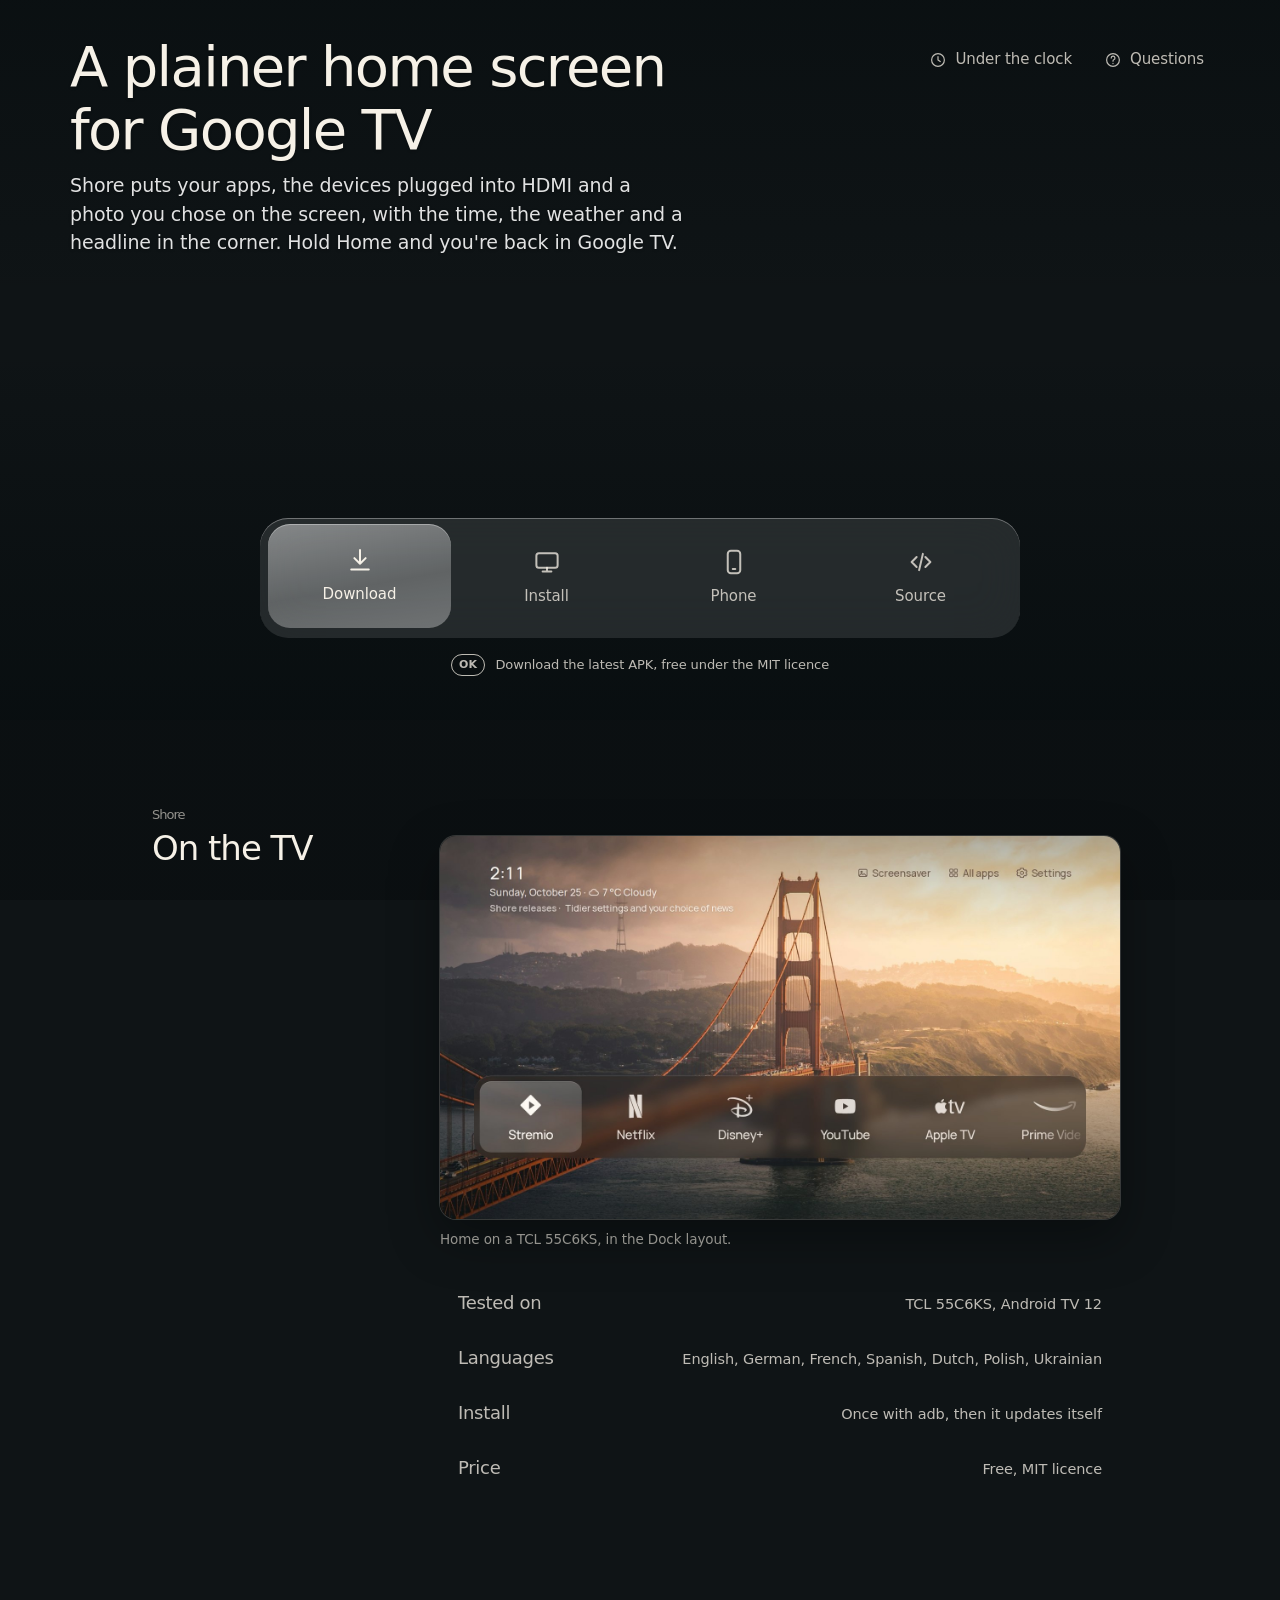
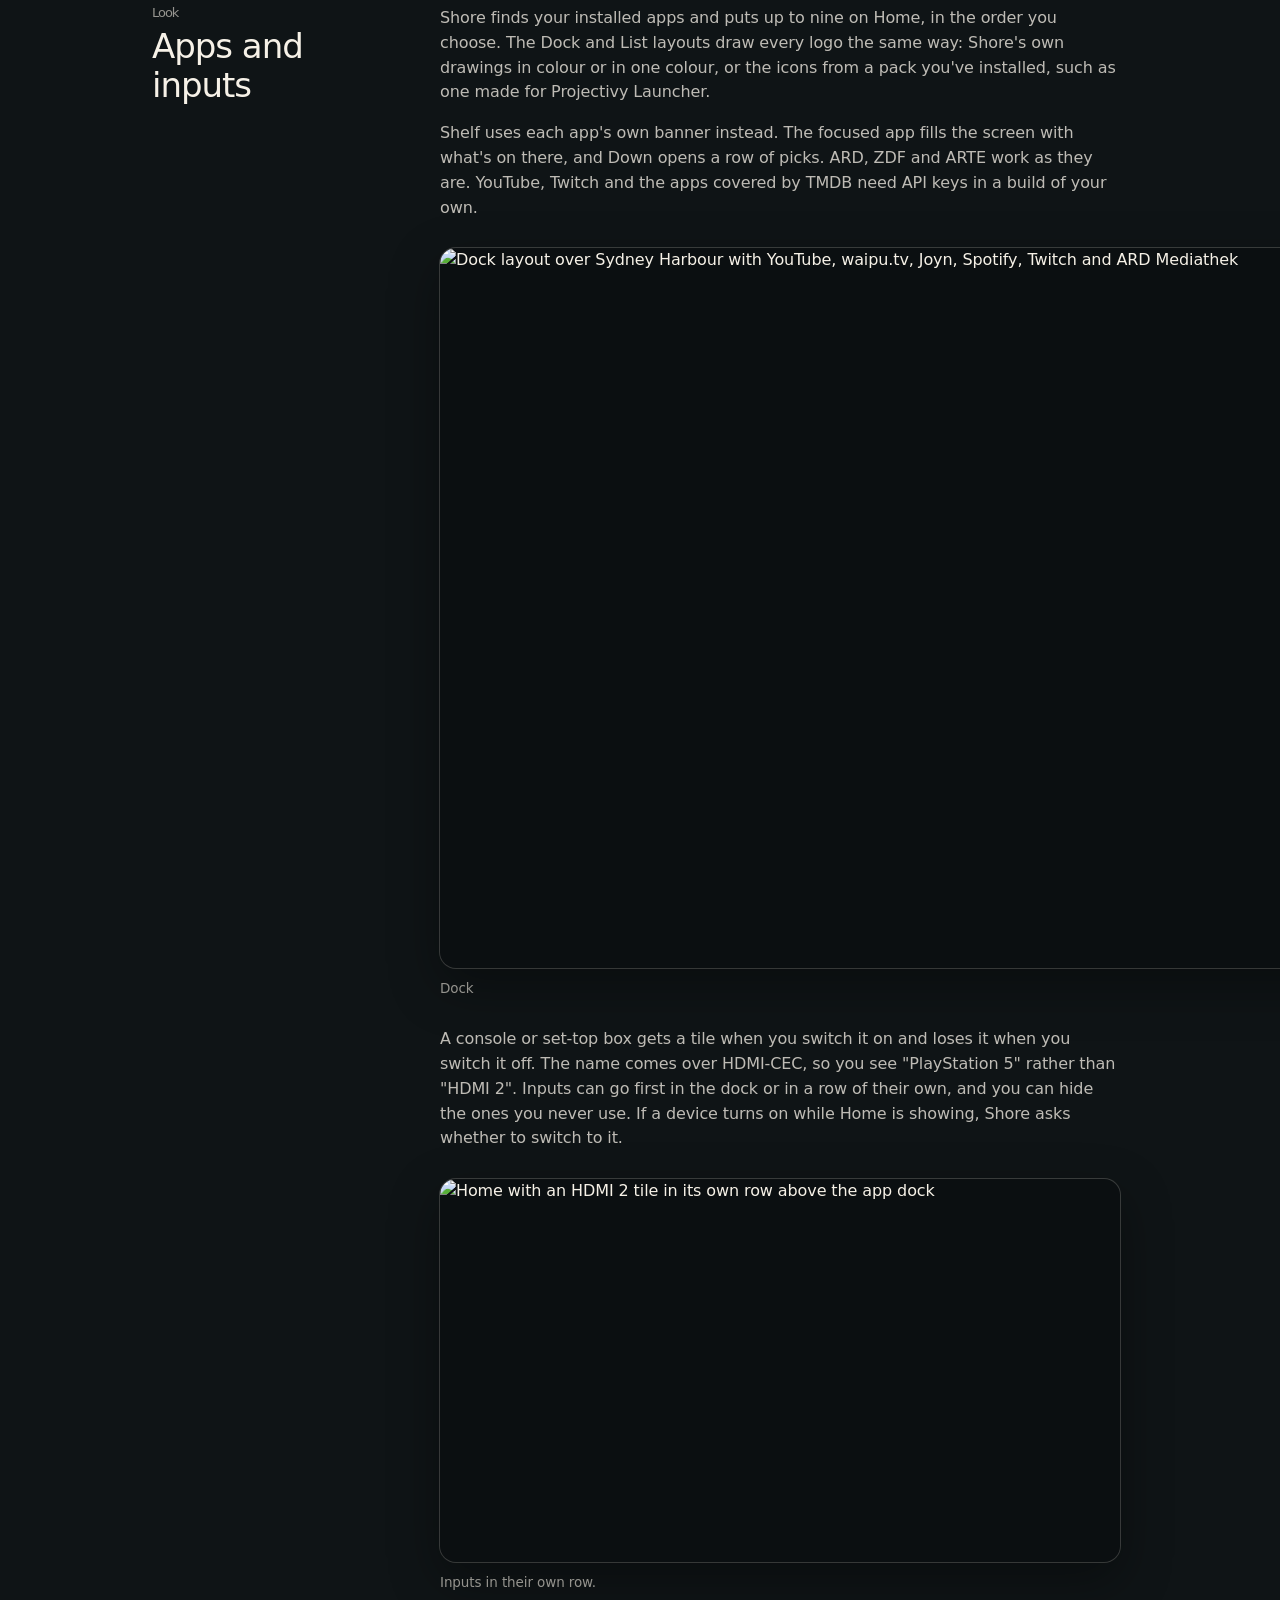
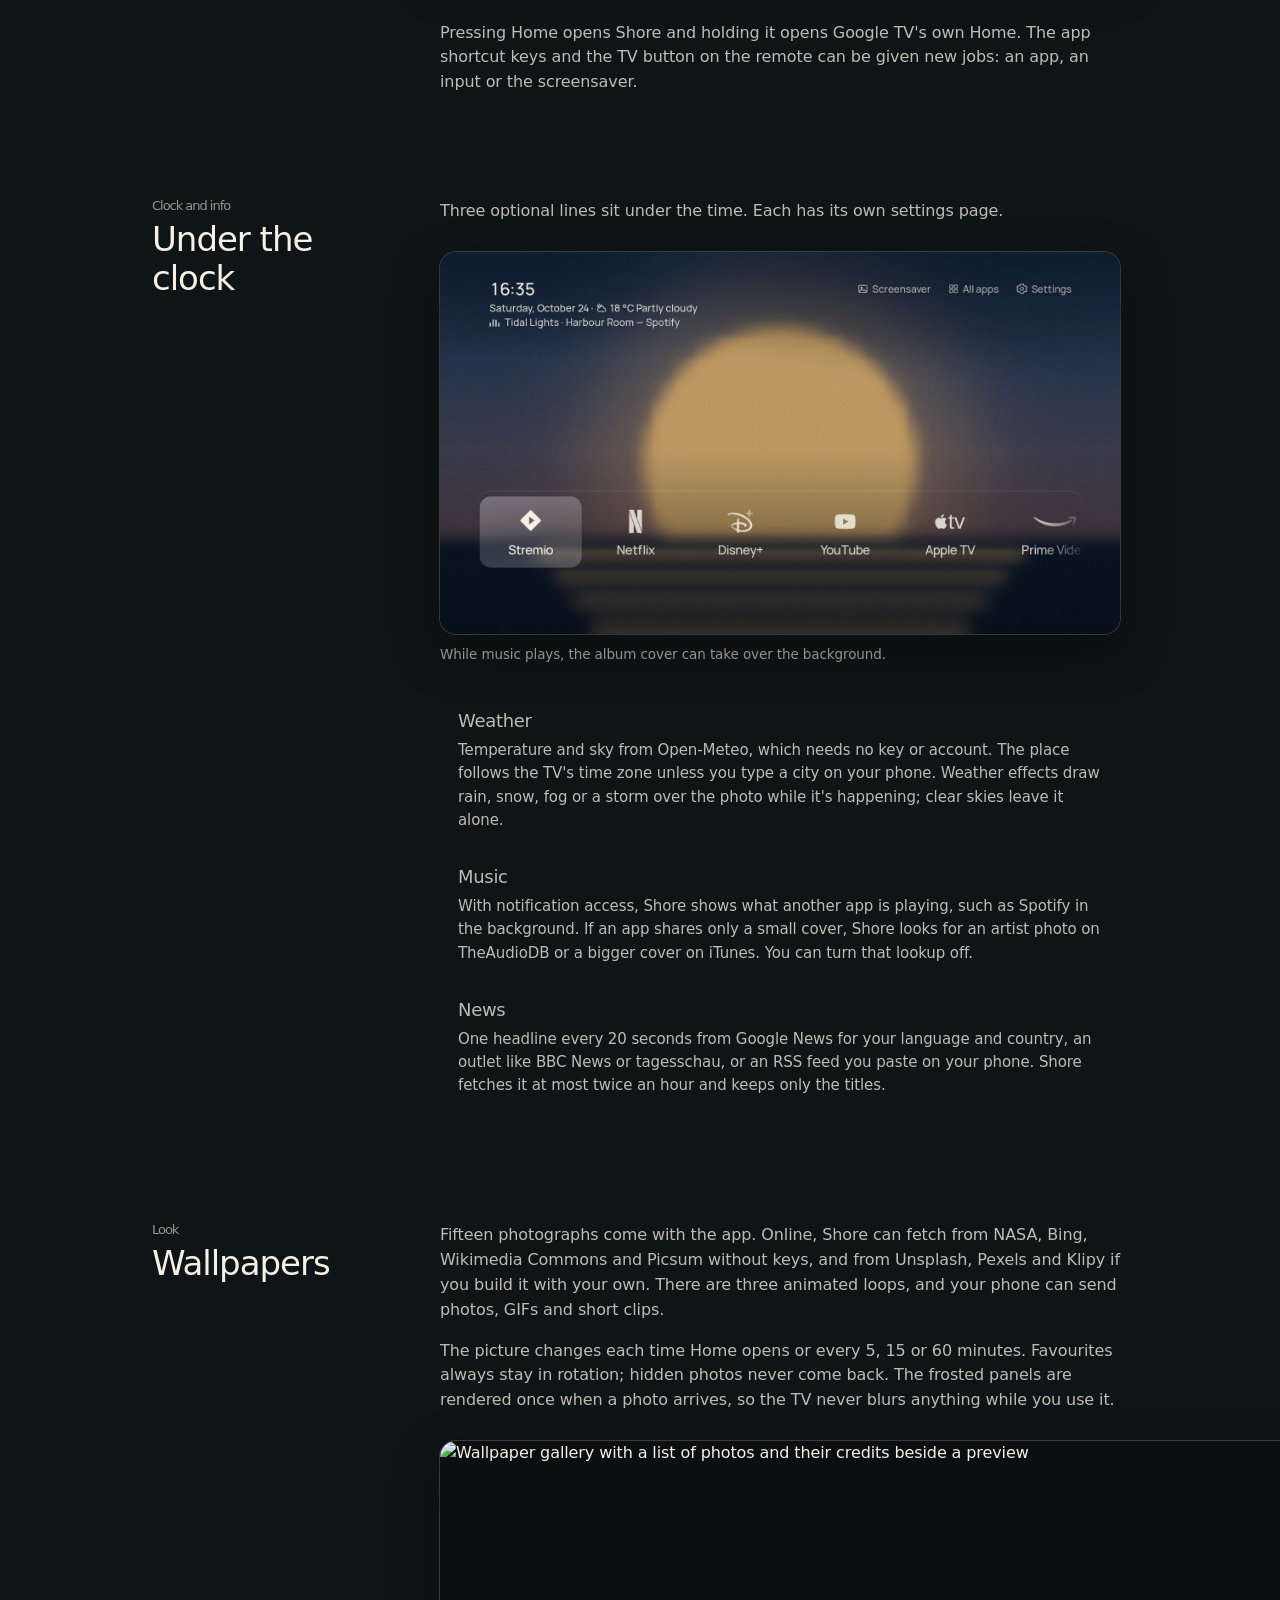
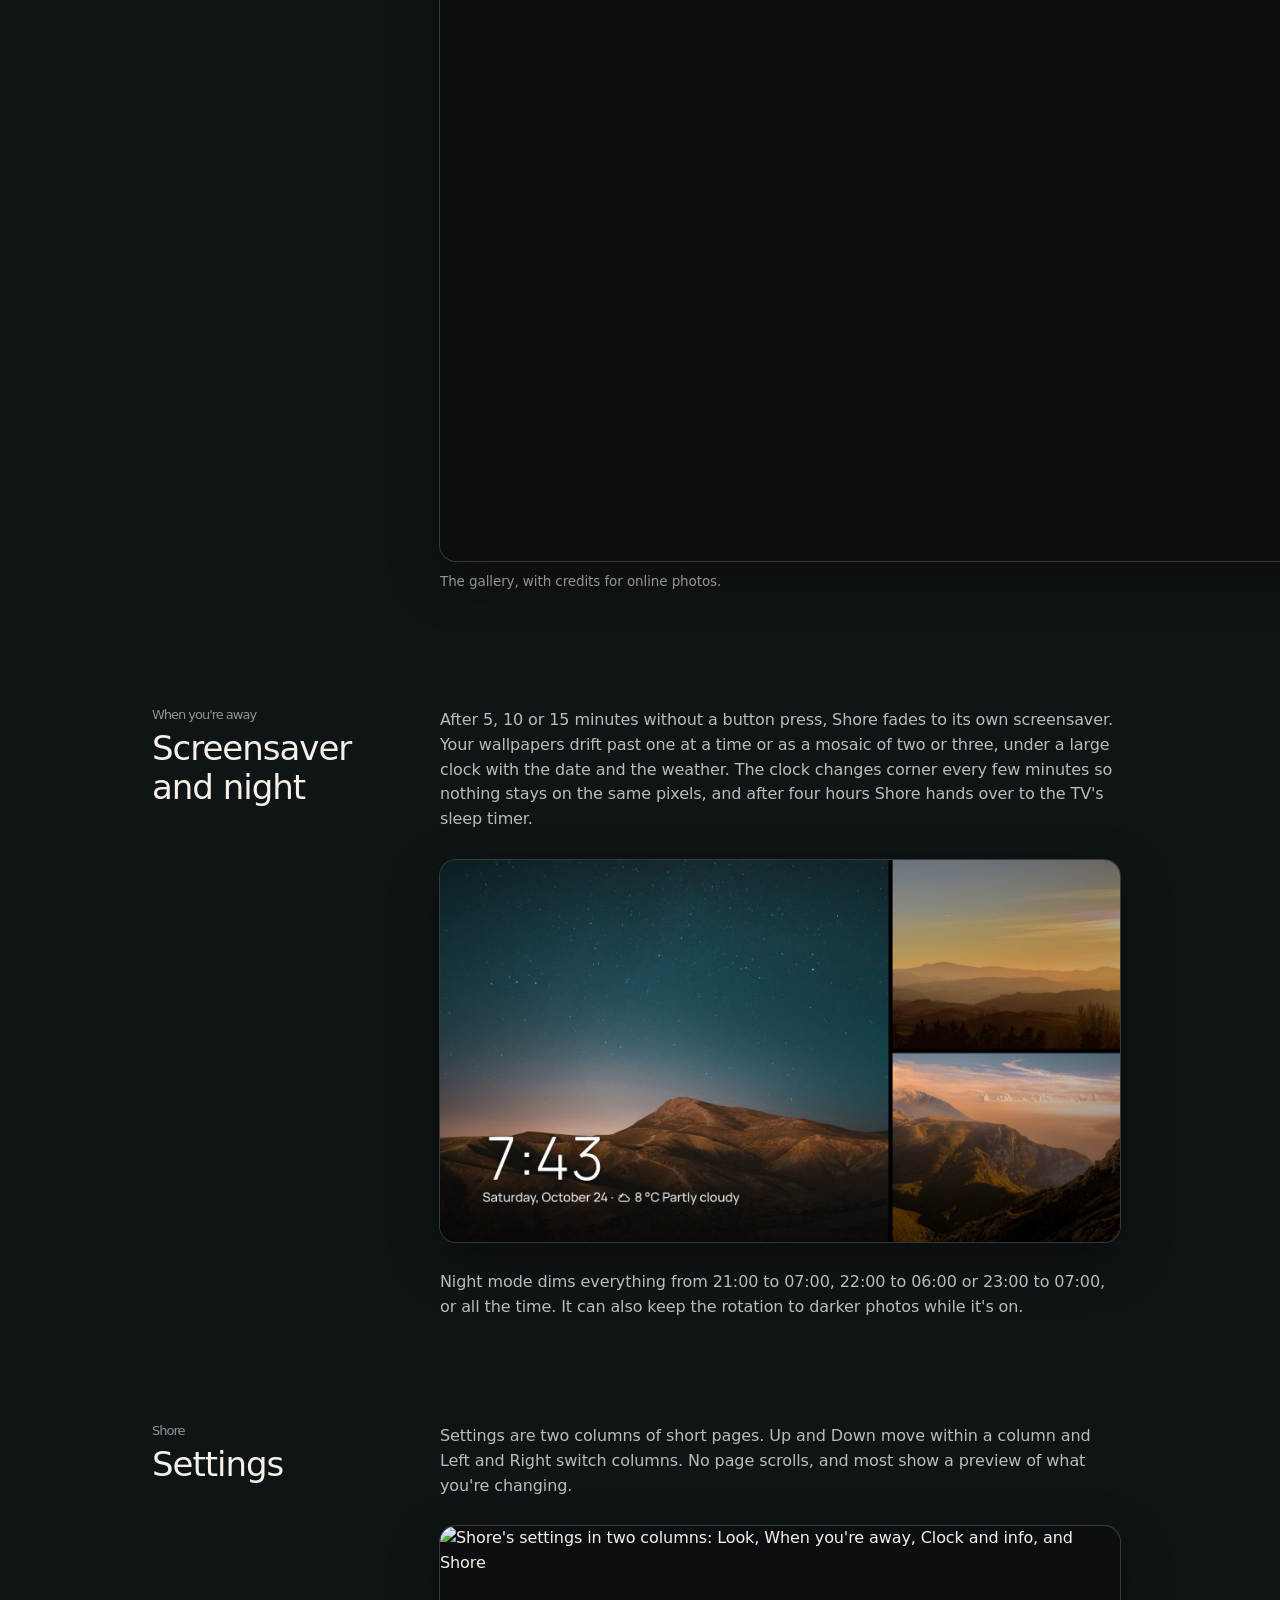
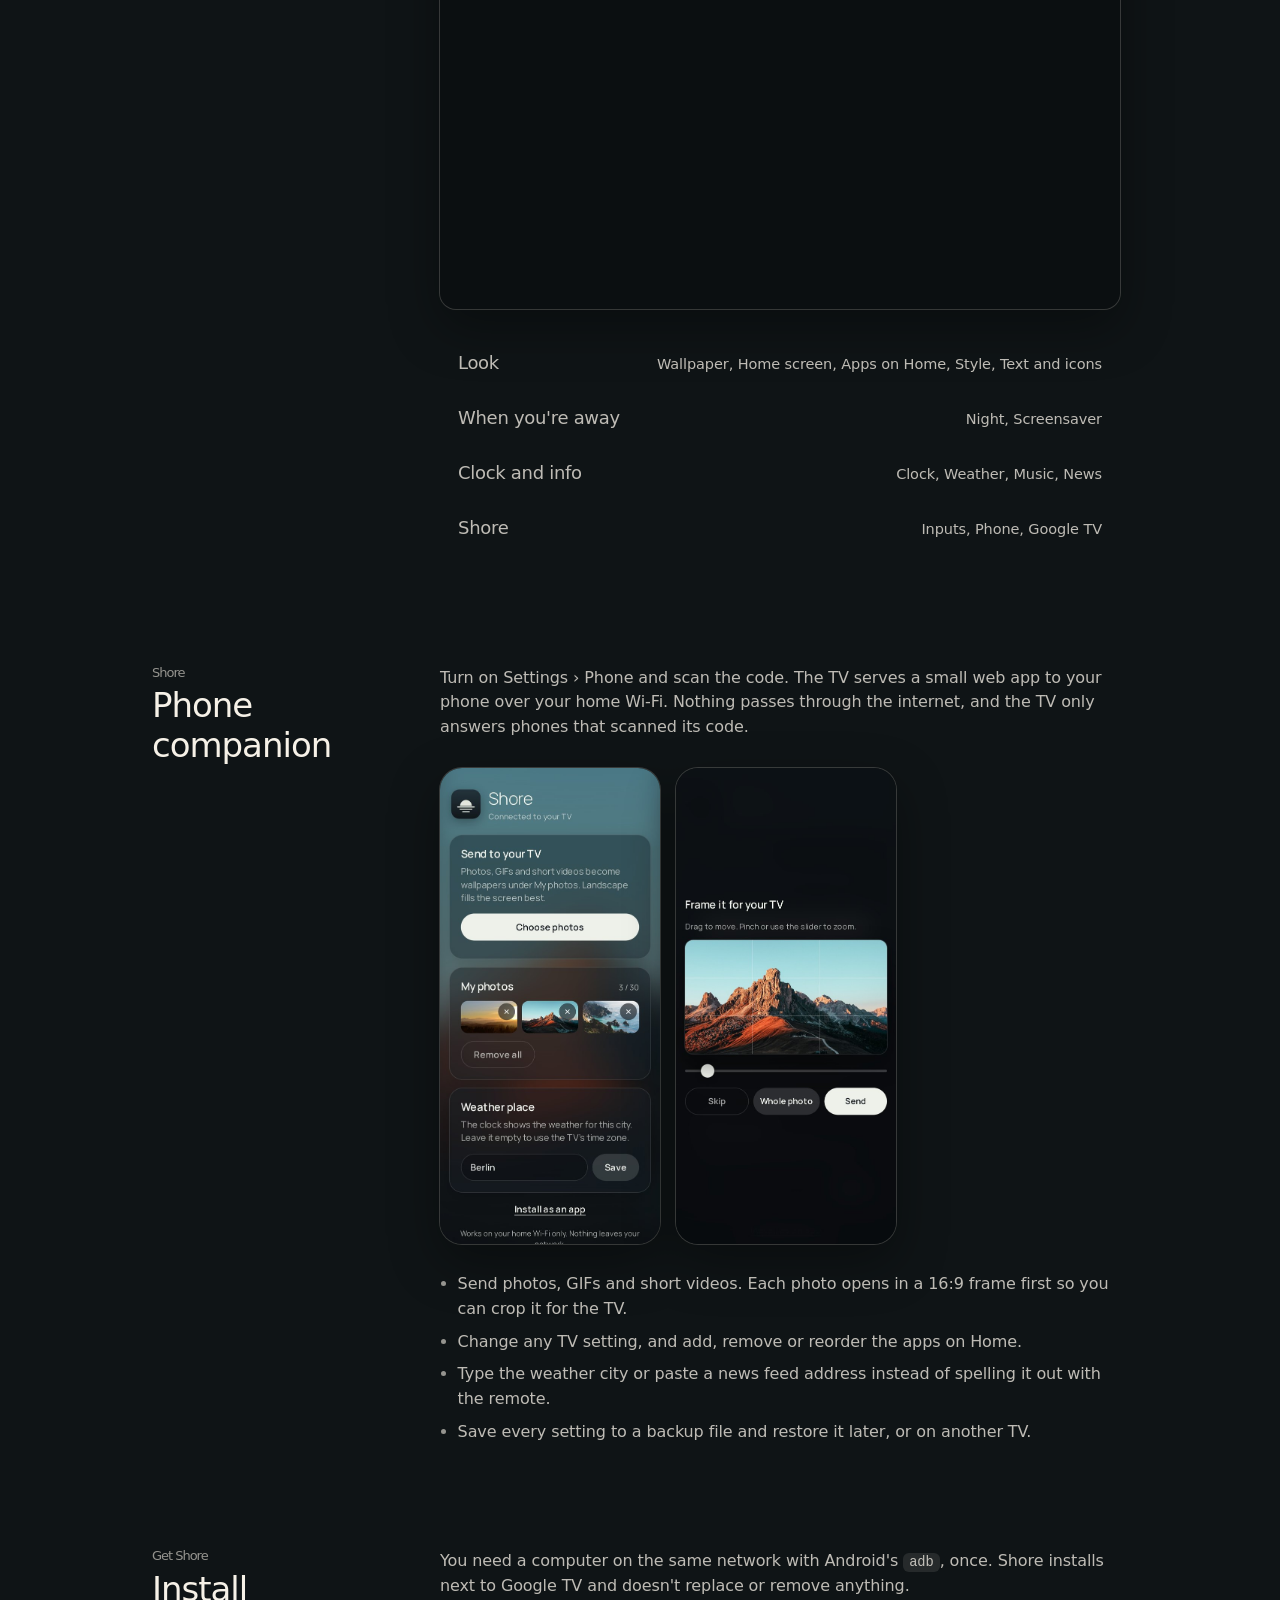
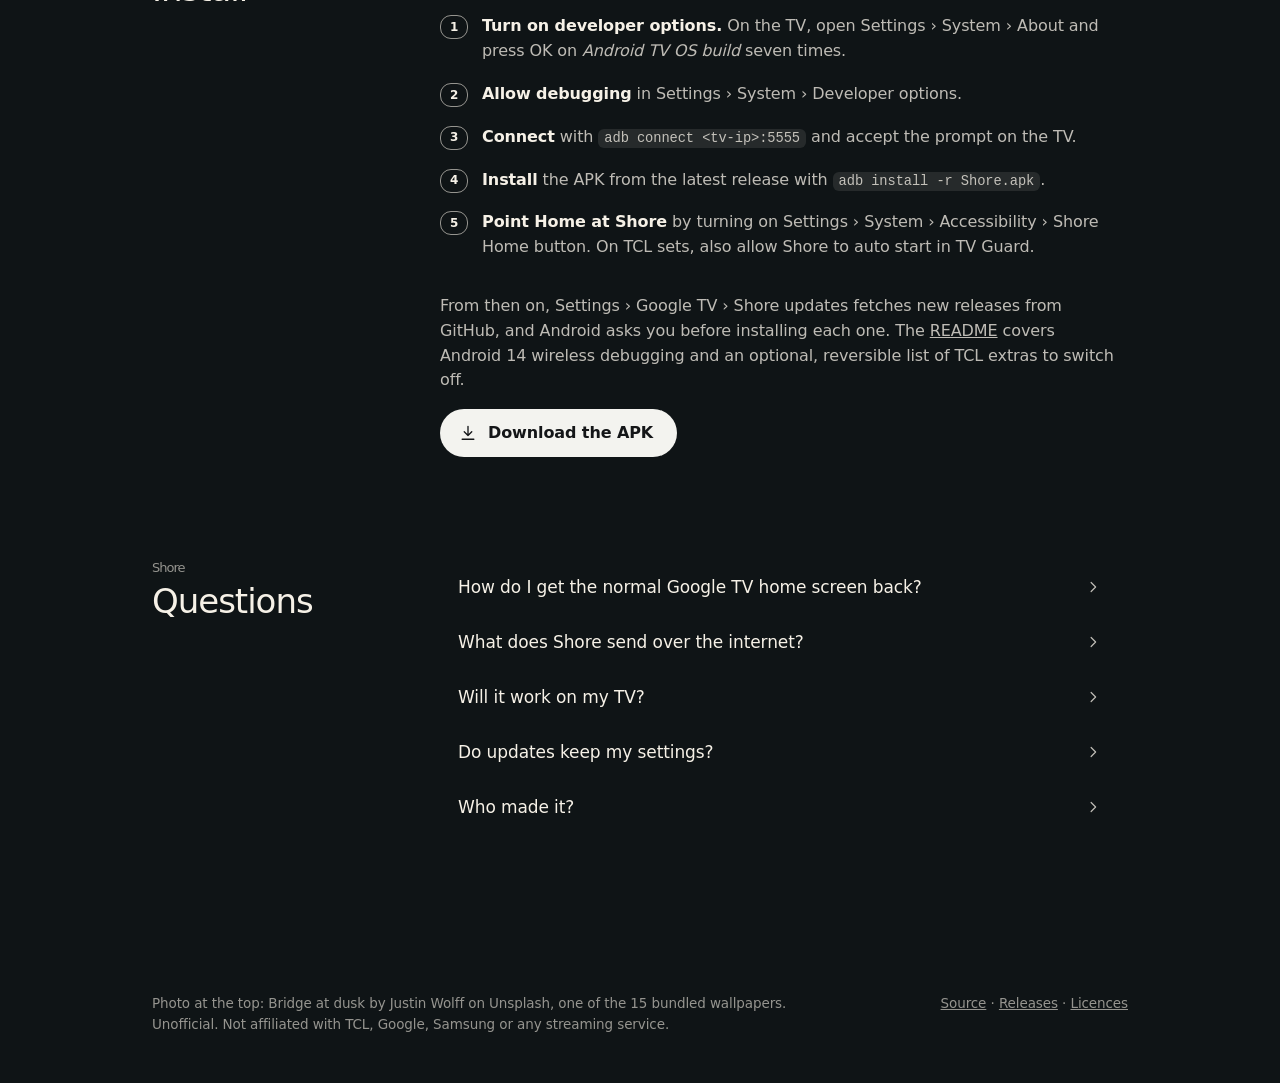
==== commit ed05156c: "Rework the website in Shore's own look and plainer copy The site now uses the TV interface's design:" ====
--- a/site/index.html
+++ b/site/index.html
@@ -3,11 +3,11 @@
 <head>
 <meta charset="utf-8">
 <meta name="viewport" content="width=device-width,initial-scale=1">
-<title>Shore · A calm home screen for Google TV</title>
-<meta name="description" content="Shore replaces the busy Google TV home screen with your apps, your HDMI devices, a beautiful picture, the time, the weather and the news. Free and open source.">
-<meta name="theme-color" content="#0f161a">
-<meta property="og:title" content="Shore · A calm home screen for Google TV">
-<meta property="og:description" content="Your apps, your HDMI devices, a beautiful picture and the time. Nothing else.">
+<title>Shore, a home screen for Google TV</title>
+<meta name="description" content="Shore replaces the Google TV home screen with your apps, your HDMI devices and a photo you chose, plus the time, the weather and a headline. Free and open source.">
+<meta name="theme-color" content="#0f1416">
+<meta property="og:title" content="Shore, a home screen for Google TV">
+<meta property="og:description" content="Your apps, your HDMI devices and a photo you chose, with the time in the corner.">
 <meta property="og:image" content="https://taynotfound.github.io/shore/social.png">
 <meta property="og:image:width" content="1280">
 <meta property="og:image:height" content="640">
@@ -18,462 +18,257 @@
 @font-face{font-family:Manrope;src:url(manrope.woff2) format("woff2");font-weight:200 800;font-display:swap}
 @font-face{font-family:Manrope;src:url(manrope-cyrillic.woff2) format("woff2");font-weight:200 800;font-display:swap;unicode-range:U+0301,U+0400-045F,U+0490-0491,U+04B0-04B1,U+2116}
 @font-face{font-family:Manrope;src:url(manrope-latin-ext.woff2) format("woff2");font-weight:200 800;font-display:swap;unicode-range:U+0100-02BA,U+02BD-02C5,U+02C7-02CC,U+02CE-02D7,U+02DD-02FF,U+1D00-1DBF,U+1E00-1E9F,U+1EF2-1EFF,U+2020,U+20A0-20AB,U+20AD-20C4,U+2113,U+2C60-2C7F,U+A720-A7FF}
-:root{--bg:#0f161a;--bg2:#141d22;--bg3:#1a252b;--ink:#eef1ea;--muted:rgba(238,241,234,.68);--faint:rgba(238,241,234,.44);--line:rgba(255,255,255,.09);--line2:rgba(255,255,255,.16);--glass:rgba(255,255,255,.045);--warm:#f2c58b;--cool:#8fc3d4;--radius:24px}
+/* The same tokens as the TV interface (app/style.css), at roughly half the TV's pixel sizes. */
+:root{color-scheme:dark;--ground:#0f1416;--ink:#f6f1e7;--mute:rgba(246,241,231,.76);--faint:rgba(246,241,231,.58);--line:rgba(246,241,231,.18);--solid:#f3f3ef;--solid-ink:#141618;--solid-mute:rgba(29,26,22,.68);--plate:linear-gradient(170deg,rgba(255,255,255,.30),rgba(255,255,255,.16) 58%,rgba(255,255,255,.22));--lift:linear-gradient(170deg,rgba(255,255,255,.44),rgba(255,255,255,.27) 58%,rgba(255,255,255,.34));--edge:inset 0 1px 0 rgba(255,255,255,.34);--ease:cubic-bezier(.2,.7,.2,1)}
 *{box-sizing:border-box}
-html{scroll-behavior:smooth;scroll-padding-top:72px}
-body{margin:0;background:var(--bg);color:var(--ink);font:17px/1.6 Manrope,system-ui,-apple-system,"Segoe UI",sans-serif;-webkit-font-smoothing:antialiased;overflow-x:hidden}
+body{margin:0;background:var(--ground);color:var(--ink);font:16px/1.55 Manrope,system-ui,-apple-system,"Segoe UI",sans-serif;font-weight:500;letter-spacing:-.1px;-webkit-font-smoothing:antialiased}
 a{color:inherit}
-img{max-width:100%;display:block}
-.wrap{max-width:1180px;margin:0 auto;padding:0 24px}
-:focus-visible{outline:2px solid var(--warm);outline-offset:3px;border-radius:6px}
-
-/* Navigation */
-nav{position:sticky;top:0;z-index:10;background:rgba(15,22,26,.74);-webkit-backdrop-filter:blur(18px);backdrop-filter:blur(18px);border-bottom:1px solid var(--line)}
-nav .wrap{display:flex;align-items:center;justify-content:space-between;height:64px;gap:16px}
-.brand{display:flex;align-items:center;gap:10px;font-weight:650;font-size:19px;text-decoration:none;letter-spacing:-.2px}
-.brand img{width:32px;height:32px;border-radius:8px}
-nav ul{display:flex;gap:24px;list-style:none;margin:0;padding:0;font-size:15px;color:var(--muted)}
-nav ul a{text-decoration:none}
-nav ul a:hover{color:var(--ink)}
-.btn{display:inline-flex;align-items:center;justify-content:center;gap:8px;min-height:50px;padding:0 26px;border-radius:999px;font-weight:650;font-size:16px;text-decoration:none;transition:transform .15s,background .2s,border-color .2s}
-.btn:hover{transform:translateY(-1px)}
-.btn svg{width:18px;height:18px;fill:none;stroke:currentColor;stroke-width:2;stroke-linecap:round;stroke-linejoin:round}
-.btn.primary{background:var(--ink);color:#11181c}
-.btn.ghost{border:1px solid var(--line2);background:var(--glass)}
-.btn.ghost:hover{border-color:rgba(242,197,139,.45)}
-.btn.small{min-height:38px;padding:0 16px;font-size:14px}
-
-/* Hero */
-header.hero{position:relative;overflow:hidden;padding:88px 0 0;text-align:center}
-.hero::before{content:"";position:absolute;inset:0;background:radial-gradient(900px 440px at 50% -80px,rgba(242,197,139,.17),transparent 70%),radial-gradient(700px 420px at 88% 34%,rgba(143,195,212,.13),transparent 70%),radial-gradient(600px 380px at 8% 60%,rgba(242,197,139,.06),transparent 70%)}
-.hero .wrap{position:relative}
-.pill{display:inline-flex;align-items:center;gap:10px;max-width:100%;margin:0 auto 26px;padding:7px 16px 7px 8px;border-radius:999px;border:1px solid var(--line2);background:var(--glass);font-size:14px;line-height:1.35;color:var(--muted);text-decoration:none;text-align:left}
-.pill b{flex:none;padding:3px 10px;border-radius:999px;background:var(--warm);color:#1b1408;font-size:12px;letter-spacing:.4px;text-transform:uppercase}
-.pill:hover{color:var(--ink)}
-h1{margin:0;font-size:clamp(42px,8vw,88px);line-height:1;font-weight:300;letter-spacing:-.035em}
-h1 em{font-style:normal;color:var(--warm)}
-.lede{max-width:660px;margin:24px auto 34px;font-size:clamp(18px,2.4vw,21px);color:var(--muted)}
-.ctas{display:flex;justify-content:center;flex-wrap:wrap;gap:12px}
-.note{margin-top:16px;font-size:14px;color:var(--faint)}
-.tv{position:relative;max-width:1060px;margin:64px auto 0;padding:14px 14px 0;border-radius:28px 28px 0 0;background:linear-gradient(180deg,#252f35,#161d21);box-shadow:0 -10px 90px rgba(0,0,0,.55),inset 0 1px 0 rgba(255,255,255,.08)}
-.tv-screens{position:relative;aspect-ratio:16/9;border-radius:14px 14px 0 0;overflow:hidden;background:#0b1013}
-.tv-screens img{position:absolute;inset:0;width:100%;height:100%;object-fit:cover;opacity:0}
-.tv-screens img.on{opacity:1}
-.tv-caption{position:absolute;left:50%;bottom:18px;transform:translateX(-50%);padding:8px 16px;border-radius:999px;background:rgba(10,14,18,.6);-webkit-backdrop-filter:blur(12px);backdrop-filter:blur(12px);font-size:14px;white-space:nowrap}
-.tv-dots{display:flex;justify-content:center;gap:8px;padding:14px 0 12px}
-.tv-dots button{width:8px;height:8px;padding:0;border:0;border-radius:99px;background:rgba(255,255,255,.22);cursor:pointer;transition:width .3s,background .3s}
-.tv-dots button.on{width:26px;background:var(--warm)}
-
-/* Stats */
-.stats{border-block:1px solid var(--line);background:var(--bg2)}
-.stats ul{display:grid;grid-template-columns:repeat(4,1fr);margin:0;padding:0;list-style:none}
-.stats li{padding:30px 20px;text-align:center;border-left:1px solid var(--line)}
-.stats li:first-child{border-left:0}
-.stats b{display:block;font-size:clamp(28px,4vw,40px);font-weight:300;letter-spacing:-.03em;line-height:1.1}
-.stats span{font-size:14px;color:var(--muted)}
-
-/* Sections */
-section{padding:112px 0}
-section.alt{background:var(--bg2)}
-.eyebrow{font-size:13px;font-weight:700;letter-spacing:1.6px;text-transform:uppercase;color:var(--warm);margin:0 0 12px}
-h2{margin:0 0 16px;font-size:clamp(32px,4.6vw,50px);line-height:1.08;font-weight:400;letter-spacing:-.03em}
-.intro{max-width:680px;color:var(--muted);margin:0 0 48px;font-size:18px}
-.head-center{text-align:center}
-.head-center .intro{margin-left:auto;margin-right:auto}
-
-/* Feature tiles */
-.bento{display:grid;grid-template-columns:repeat(6,1fr);gap:16px}
-.tile{position:relative;overflow:hidden;grid-column:span 2;background:var(--glass);border:1px solid var(--line);border-radius:var(--radius);padding:26px;transition:transform .25s,border-color .25s,background .25s}
-.tile:hover{transform:translateY(-3px);border-color:rgba(242,197,139,.32);background:rgba(255,255,255,.065)}
-.tile.w3{grid-column:span 3}
-.tile.w4{grid-column:span 4}
-.tile.media{padding:0;display:flex;flex-direction:column}
-.tile.media .copy{padding:24px 26px 26px}
-.tile.media img{aspect-ratio:16/8;object-fit:cover;width:100%;border-bottom:1px solid var(--line)}
-.tile h3{margin:14px 0 6px;font-size:19px;font-weight:650;letter-spacing:-.2px}
-.tile.media h3{margin-top:0}
-.tile p{margin:0;color:var(--muted);font-size:15.5px}
-.icon{width:44px;height:44px;border-radius:12px;display:grid;place-items:center;background:rgba(238,241,234,.08)}
-.icon svg{width:24px;height:24px;fill:none;stroke:var(--ink);stroke-width:1.7;stroke-linecap:round;stroke-linejoin:round}
-.chips{display:flex;flex-wrap:wrap;gap:8px;margin:16px 0 0;padding:0;list-style:none}
-.chips li{padding:5px 12px;border-radius:999px;border:1px solid var(--line2);font-size:13.5px;color:var(--muted)}
-.chips li.hl{border-color:rgba(242,197,139,.5);color:var(--warm)}
-
-/* Under the clock */
-.clock-shot{position:relative;border-radius:22px;overflow:hidden;border:1px solid var(--line);box-shadow:0 40px 90px rgba(0,0,0,.45);margin-bottom:22px}
-.clock-shot img{width:100%;aspect-ratio:16/9;object-fit:cover}
-.trio{display:grid;grid-template-columns:repeat(3,1fr);gap:16px}
-.trio .tile{grid-column:auto}
-.trio .tag{display:inline-flex;align-items:center;gap:8px;font-size:13px;font-weight:700;letter-spacing:1.2px;text-transform:uppercase;color:var(--cool)}
-.trio h3{margin-top:10px}
-.sky{position:relative;height:84px;margin:18px 0 0;border-radius:14px;overflow:hidden;background:linear-gradient(180deg,#2b3a44,#18242b)}
-.sky i{position:absolute;top:-30px;width:1.5px;height:22px;border-radius:2px;background:linear-gradient(transparent,rgba(230,238,248,.75));animation:fall 1s linear infinite}
-@keyframes fall{to{transform:translate(-14px,140px)}}
-.sky .temp{position:absolute;left:14px;bottom:10px;font-size:22px;font-weight:300}
-.wave{display:inline-flex;align-items:flex-end;gap:3px;height:16px}
-.wave i{width:3px;height:16px;border-radius:2px;background:var(--warm);transform-origin:50% 100%;animation:wave .9s ease-in-out infinite alternate}
-.wave i:nth-child(2){animation-duration:.7s;animation-delay:-.3s}.wave i:nth-child(3){animation-duration:1.1s;animation-delay:-.6s}.wave i:nth-child(4){animation-duration:.8s;animation-delay:-.15s}
-@keyframes wave{0%{transform:scaleY(.25)}50%{transform:scaleY(1)}100%{transform:scaleY(.45)}}
-.player{display:flex;align-items:center;gap:14px;margin:18px 0 0;padding:14px;border-radius:14px;background:linear-gradient(120deg,rgba(242,197,139,.16),rgba(143,195,212,.1));border:1px solid var(--line)}
-.player .cover{flex:none;width:56px;height:56px;border-radius:10px;background:conic-gradient(from 210deg,#f2c58b,#b2706a,#5b6f9a,#8fc3d4,#f2c58b)}
-.player small{display:block;color:var(--muted);font-size:13px}
-
-/* Settings showcase */
-.split{display:grid;grid-template-columns:1.15fr .85fr;gap:64px;align-items:center}
-.split>*,.bento>*,.trio>*{min-width:0}
-.split.flip{grid-template-columns:.85fr 1.15fr}
-.shot{border-radius:20px;overflow:hidden;border:1px solid var(--line);box-shadow:0 30px 70px rgba(0,0,0,.4)}
-.shot img{transition:transform 1.2s cubic-bezier(.2,.7,.2,1)}
-.shot:hover img{transform:scale(1.03)}
-.columns{display:grid;grid-template-columns:1fr 1fr;gap:14px;margin-top:28px}
-.columns div{padding:18px 20px;border-radius:18px;background:var(--glass);border:1px solid var(--line)}
-.columns h3{margin:0 0 8px;font-size:13px;font-weight:700;letter-spacing:1.2px;text-transform:uppercase;color:var(--warm)}
-.columns p{margin:0;font-size:15px;color:var(--muted);line-height:1.7}
-
-/* Lists */
-.ticks{list-style:none;padding:0;margin:24px 0 0}
-.ticks li{position:relative;padding-left:30px;margin:12px 0;color:var(--muted)}
-.ticks li::before{content:"";position:absolute;left:2px;top:9px;width:14px;height:8px;border-left:2px solid var(--warm);border-bottom:2px solid var(--warm);transform:rotate(-45deg)}
-.ticks b{color:var(--ink);font-weight:650}
-.stack{display:grid;gap:14px}
-.stack .shot:nth-child(2){margin-left:12%;margin-top:-14%;box-shadow:0 30px 80px rgba(0,0,0,.6)}
-.phones{position:relative;display:flex;justify-content:center}
-.phone{width:270px;max-width:46%;padding:11px;border-radius:42px;background:#05080a;box-shadow:0 40px 90px rgba(0,0,0,.55),inset 0 0 0 1px rgba(255,255,255,.08)}
-.phone img{border-radius:32px}
-.phone:first-child{transform:rotate(-3deg)}
-.phone+.phone{margin-left:-50px;margin-top:70px;transform:rotate(4deg)}
-
-/* Gallery */
-.gallery{display:grid;grid-template-columns:repeat(3,1fr);gap:14px}
-.gallery figure{margin:0}
-.gallery img{border-radius:14px;border:1px solid var(--line);aspect-ratio:16/9;object-fit:cover;width:100%}
-.gallery figcaption{font-size:14px;color:var(--faint);margin-top:8px}
-
-/* Install */
-.steps{counter-reset:step;display:grid;grid-template-columns:repeat(4,1fr);gap:16px;margin:0;padding:0;list-style:none}
-.steps li{counter-increment:step;background:var(--glass);border:1px solid var(--line);border-radius:var(--radius);padding:24px}
-.steps li::before{content:counter(step);display:grid;place-items:center;width:34px;height:34px;border-radius:50%;background:var(--ink);color:#11181c;font-weight:700;margin-bottom:14px}
-.steps h3{margin:0 0 6px;font-size:18px;font-weight:650}
-.steps p{margin:0;color:var(--muted);font-size:15px}
-code{font-family:ui-monospace,SFMono-Regular,Menlo,monospace;font-size:.88em;background:rgba(255,255,255,.08);padding:2px 6px;border-radius:6px;overflow-wrap:anywhere}
-.langs{display:flex;flex-wrap:wrap;gap:10px;margin-top:22px}
-.langs span{padding:8px 16px;border-radius:999px;border:1px solid var(--line);font-size:15px;color:var(--muted)}
-
-/* FAQ */
-.faq{max-width:820px;margin:0 auto}
-.faq details{border-bottom:1px solid var(--line)}
-.faq summary{display:flex;justify-content:space-between;align-items:center;gap:16px;padding:22px 4px;font-size:18px;font-weight:600;cursor:pointer;list-style:none}
-.faq summary::-webkit-details-marker{display:none}
-.faq summary::after{content:"";flex:none;width:10px;height:10px;border-right:2px solid var(--muted);border-bottom:2px solid var(--muted);transform:rotate(45deg);transition:transform .25s}
-.faq details[open] summary::after{transform:rotate(-135deg)}
-.faq p{margin:0 4px 22px;color:var(--muted)}
-
-/* Closing call */
-.cta{position:relative;overflow:hidden;text-align:center;padding:88px 24px;border-radius:32px;border:1px solid var(--line);background:radial-gradient(600px 300px at 50% 0,rgba(242,197,139,.18),transparent 70%),var(--bg3)}
-.cta img{width:72px;height:72px;margin:0 auto 22px;border-radius:18px;box-shadow:0 18px 50px rgba(0,0,0,.45)}
-.cta h2{margin-bottom:12px}
-.cta p{max-width:520px;margin:0 auto 30px;color:var(--muted)}
-
-footer{padding:56px 0 70px;border-top:1px solid var(--line);color:var(--faint);font-size:14.5px}
-footer .wrap{display:flex;justify-content:space-between;gap:24px;flex-wrap:wrap}
-footer a{color:var(--muted)}
-
-@media (max-width:980px){
-  nav ul{display:none}
-  .bento{grid-template-columns:repeat(2,1fr)}
-  .tile,.tile.w3,.tile.w4{grid-column:span 1}
-  .tile.wide-m{grid-column:span 2}
-  .trio{grid-template-columns:1fr}
-  .gallery,.steps{grid-template-columns:1fr 1fr}
-  .split,.split.flip{grid-template-columns:1fr;gap:40px}
-  .split .text{order:-1}
-  .stats ul{grid-template-columns:1fr 1fr}
-  .stats li:nth-child(3){border-left:0}
-  .stats li:nth-child(n+3){border-top:1px solid var(--line)}
-  section{padding:84px 0}
+img{max-width:100%;height:auto;display:block}
+p{margin:0 0 1em}
+h1,h2,h3{margin:0;font-weight:500}
+:focus-visible{outline:2px solid var(--ink);outline-offset:3px}
+.ico{width:22px;height:22px;flex:none;fill:none;stroke:currentColor;stroke-width:1.6;stroke-linecap:round;stroke-linejoin:round}
+code{font-family:ui-monospace,SFMono-Regular,Menlo,monospace;font-size:.86em;background:rgba(246,241,231,.1);padding:2px 6px;border-radius:6px;overflow-wrap:anywhere}
+
+/* Settings backdrop: the wallpaper's pre-blurred panel image under a veil, as on the TV. */
+.backdrop{position:fixed;inset:0;z-index:-1;background:linear-gradient(rgba(8,12,14,.58),rgba(8,12,14,.58)),url(bridge-panel.jpg) center/cover,var(--ground)}
+
+/* Home: photo, shade and scrim, caption top left, utilities top right, dock at the bottom. */
+.home{position:relative;min-height:max(620px,min(100svh,56.25vw));display:flex;flex-direction:column;padding:36px 70px 44px;background:var(--ground) url(bridge.jpg) center/cover;overflow:hidden}
+.home::before{content:"";position:absolute;inset:0 0 auto;height:42%;background:linear-gradient(rgba(4,10,12,.42),rgba(4,10,12,.2) 50%,rgba(4,10,12,0))}
+.home::after{content:"";position:absolute;inset:auto 0 0;height:52%;background:linear-gradient(rgba(4,10,12,0),rgba(4,10,12,.42) 70%,rgba(4,10,12,.56))}
+.home>*{position:relative;z-index:1}
+.top{display:flex;justify-content:space-between;align-items:flex-start;gap:24px}
+.caption{max-width:620px;text-shadow:0 1px 3px rgba(0,0,0,.3)}
+.caption h1{font-size:clamp(34px,4.4vw,56px);line-height:1.12;letter-spacing:-.03em}
+.caption p{margin:10px 0 0;font-size:clamp(16px,1.5vw,19px);line-height:1.5;color:rgba(255,255,255,.88)}
+.utils{display:flex;gap:4px;margin:4px -10px 0 0}
+.utils a{display:inline-flex;align-items:center;gap:8px;height:40px;padding:0 16px 0 12px;border-radius:20px;font-size:15px;text-decoration:none;color:#f6f1e7;opacity:.76;text-shadow:0 1px 2px rgba(14,10,6,.4);white-space:nowrap;transition:background-color 140ms linear,color 140ms linear}
+.utils .ico{width:18px;height:18px}
+.utils a:hover,.utils a:focus-visible{opacity:1;background:var(--solid);color:var(--solid-ink);text-shadow:none;outline:0}
+.dock{margin:auto auto 0;width:min(100%,760px);display:grid;grid-template-columns:repeat(4,1fr);gap:4px;padding:8px;border-radius:28px;background:rgba(255,255,255,.11);box-shadow:var(--edge);-webkit-backdrop-filter:blur(24px);backdrop-filter:blur(24px)}
+.tile{display:flex;flex-direction:column;align-items:center;justify-content:center;gap:8px;height:104px;border-radius:22px;text-decoration:none;font-size:15px;color:var(--mute);transition:background 140ms linear,color 140ms linear,transform 180ms var(--ease)}
+.tile .ico{width:30px;height:30px}
+.tile:hover,.tile:focus-visible,.dock:not(:hover):not(:focus-within) .tile.first{background:var(--lift);box-shadow:var(--edge);color:var(--ink);transform:translateY(-2px);outline:0}
+.hint{margin:16px auto 0;display:flex;align-items:center;gap:10px;font-size:13px;color:var(--mute)}
+.key{display:inline-grid;place-items:center;min-width:30px;height:22px;padding:0 7px;border:1.5px solid currentColor;border-radius:11px;font-size:11px;font-weight:700;letter-spacing:.3px}
+
+/* Pages: titles and rows like Shore's settings. */
+main{max-width:1040px;margin:0 auto;padding:0 32px 40px}
+section{padding:88px 0 0;display:grid;grid-template-columns:240px minmax(0,1fr);gap:16px 48px}
+section h2{font-size:34px;line-height:1.15;letter-spacing:-.03em}
+.head{display:block;margin-bottom:6px;font-size:13px;color:var(--faint)}
+.body{max-width:680px}
+.body>p,.body li{color:var(--mute)}
+.body strong{color:var(--ink);font-weight:600}
+figure{margin:28px 0}
+.shot{border-radius:16px;overflow:hidden;background:#0b0f11;box-shadow:0 0 0 1px var(--line),0 18px 50px rgba(0,0,0,.35)}
+figcaption{margin-top:10px;font-size:13.5px;color:var(--faint)}
+.pair{display:grid;grid-template-columns:1fr 1fr;gap:16px;margin:28px 0}
+.pair figure{margin:0}
+.rows{margin:24px 0;padding:0;list-style:none}
+.row{display:flex;align-items:baseline;justify-content:space-between;gap:24px;min-height:48px;padding:12px 18px;border-radius:12px;color:var(--ink);transition:background-color 140ms linear,color 140ms linear}
+.row+.row{margin-top:3px}
+.row b{flex:none;font-size:18px;font-weight:500;letter-spacing:-.3px}
+.row span{min-width:0;text-align:right;font-size:14.5px;color:var(--mute)}
+.row:hover{background:var(--solid);color:var(--solid-ink)}
+.row:hover span{color:var(--solid-mute)}
+.parts .row{display:block;padding:14px 18px}
+.parts .row b{display:block;margin-bottom:4px}
+.parts .row span{display:block;text-align:left;font-size:15px;line-height:1.55}
+ul.plain{margin:0 0 1em;padding-left:1.1em}
+ul.plain li{margin:0 0 .5em}
+ul.plain li::marker{color:var(--faint)}
+.phones{display:flex;gap:16px;margin:28px 0}
+.phones figure{margin:0;flex:0 1 220px;min-width:0}
+.phones img{border-radius:22px;box-shadow:0 0 0 1px var(--line),0 18px 50px rgba(0,0,0,.35)}
+ol.steps{margin:0 0 1em;padding:0;list-style:none;counter-reset:s}
+ol.steps li{counter-increment:s;position:relative;padding:0 0 18px 42px}
+ol.steps li::before{content:counter(s);position:absolute;left:0;top:1px;display:grid;place-items:center;width:26px;height:22px;border:1.5px solid var(--faint);border-radius:11px;font-size:12px;font-weight:700;color:var(--ink);font-variant-numeric:tabular-nums}
+ol.steps b{color:var(--ink);font-weight:600}
+.button{display:inline-flex;align-items:center;gap:10px;height:48px;padding:0 24px 0 18px;border-radius:24px;background:var(--solid);color:var(--solid-ink);text-decoration:none;font-weight:600}
+.button .ico{width:20px;height:20px}
+.button:hover{background:#fff}
+details{border-radius:12px;transition:background-color 140ms linear}
+details+details{margin-top:3px}
+summary{display:flex;justify-content:space-between;align-items:center;gap:16px;min-height:52px;padding:12px 18px;border-radius:12px;font-size:17px;cursor:pointer;list-style:none}
+summary::-webkit-details-marker{display:none}
+summary .ico{width:18px;height:18px;color:var(--mute);transition:transform 180ms var(--ease)}
+summary:hover{background:var(--solid);color:var(--solid-ink)}
+summary:hover .ico{color:var(--solid-mute)}
+details[open] summary .ico{transform:rotate(90deg)}
+details p{margin:4px 18px 18px;color:var(--mute)}
+footer{max-width:1040px;margin:96px auto 0;padding:24px 32px 48px;display:flex;justify-content:space-between;flex-wrap:wrap;gap:12px 32px;font-size:13.5px;color:var(--faint)}
+footer p{margin:0}
+
+@media (max-width:900px){
+  .home{padding:24px 24px 28px}
+  .utils{display:none}
+  section{grid-template-columns:1fr;padding-top:64px}
 }
 @media (max-width:600px){
-  .wrap{padding:0 16px}
-  .bento,.gallery,.steps,.columns{grid-template-columns:1fr}
-  .tile.wide-m{grid-column:span 1}
-  header.hero{padding-top:56px}
-  .pill{font-size:13px}
-  .tv{margin-top:44px;padding:7px 7px 0;border-radius:16px 16px 0 0}
-  .tv-caption{font-size:12px;bottom:10px;padding:6px 12px}
-  .stats li{padding:22px 10px}
-  .phone{padding:8px;border-radius:30px}
-  .phone img{border-radius:23px}
-  .phone+.phone{margin-left:-30px;margin-top:50px}
-  .cta{padding:60px 20px;border-radius:24px}
-  section{padding:68px 0}
+  .home{min-height:max(560px,88svh);padding:24px 16px 20px}
+  .dock{padding:6px;border-radius:24px}
+  .tile{height:84px;font-size:13px;border-radius:18px}
+  .tile .ico{width:26px;height:26px}
+  main{padding:0 16px 32px}
+  section h2{font-size:28px}
+  .pair{grid-template-columns:1fr}
+  .row{padding:12px 14px}
+  .parts .row{padding:12px 14px}
+  footer{padding:24px 16px 40px}
 }
-
-/* Motion: decoration only, and off with reduced motion. */
-.js [data-reveal]{opacity:0;transform:translateY(28px);transition:opacity .9s cubic-bezier(.2,.7,.2,1),transform .9s cubic-bezier(.2,.7,.2,1);transition-delay:calc(var(--i,0) * 70ms)}
-.js [data-reveal].in{opacity:1;transform:none}
-.hero::before{animation:glow 14s ease-in-out infinite alternate}
-@keyframes glow{from{opacity:.75;transform:scale(1)}to{opacity:1;transform:scale(1.08)}}
-@keyframes rise{from{opacity:0;transform:translateY(24px)}to{opacity:1;transform:none}}
-.hero .pill,.hero h1,.hero .lede,.hero .ctas,.hero .note{animation:rise 1s cubic-bezier(.2,.7,.2,1) both}
-.hero h1{animation-delay:.1s}.hero .lede{animation-delay:.2s}.hero .ctas{animation-delay:.3s}.hero .note{animation-delay:.38s}
-.tv{animation:tv-in 1.4s .25s cubic-bezier(.2,.7,.2,1) both}
-@keyframes tv-in{from{opacity:0;transform:translateY(80px) scale(.96)}to{opacity:1;transform:none}}
-.tv-screens img{transition:opacity 1.2s ease,transform 7s ease-out;transform:scale(1.04)}
-.tv-screens img.on{transform:scale(1)}
-.phone{animation:float 7s ease-in-out infinite alternate}
-.phone+.phone{animation-delay:-3.5s}
-@keyframes float{from{translate:0 0}to{translate:0 -12px}}
-.stack .shot:nth-child(2){animation:float 8s ease-in-out infinite alternate}
-@media (prefers-reduced-motion:reduce){
-  html{scroll-behavior:auto}
-  .js [data-reveal]{opacity:1;transform:none;transition:none}
-  .hero::before,.hero .pill,.hero h1,.hero .lede,.hero .ctas,.hero .note,.tv,.phone,.stack .shot:nth-child(2),.wave i,.sky i{animation:none}
-  .sky i{display:none}
-  .tv-screens img{transition:none;transform:none}
-  .tile:hover,.shot:hover img,.btn:hover{transform:none}
-}
+@media (prefers-reduced-motion:reduce){*{transition:none!important}}
 </style>
-<script>document.documentElement.className+=' js'</script>
 </head>
 <body>
-<nav aria-label="Main"><div class="wrap">
-  <a class="brand" href="#"><img src="icon.png" alt="">Shore</a>
-  <ul><li><a href="#features">Features</a></li><li><a href="#clock">Under the clock</a></li><li><a href="#settings">Settings</a></li><li><a href="#companion">Phone</a></li><li><a href="#install">Install</a></li><li><a href="#faq">FAQ</a></li><li><a href="https://github.com/taynotfound/shore">GitHub</a></li></ul>
-  <a class="btn primary small" href="https://github.com/taynotfound/shore/releases/latest">Download</a>
-</div></nav>
-
-<header class="hero"><div class="wrap">
-  <a class="pill" href="#clock"><b>New</b><span>Pick your news source, tidier settings, weather effects</span></a>
-  <h1>A calm home screen<br>for <em>Google TV.</em></h1>
-  <p class="lede">Shore swaps the busy Google TV home screen for the things you actually use: your apps, your HDMI devices, a beautiful picture, the time and a line of news. Nothing else.</p>
-  <div class="ctas">
-    <a class="btn primary" href="https://github.com/taynotfound/shore/releases/latest"><svg viewBox="0 0 24 24" aria-hidden="true"><path d="M12 4v11m0 0-4.5-4.5M12 15l4.5-4.5M5 19.5h14"/></svg>Download the APK</a>
-    <a class="btn ghost" href="https://github.com/taynotfound/shore">View on GitHub</a>
-  </div>
-  <p class="note">Tested on a TCL 55C6KS with Google TV · Updates itself from GitHub releases</p>
-  <div class="tv">
-    <div class="tv-screens" id="screens">
-      <img class="on" src="shots/home-news.jpg" alt="Shore's Home screen: the time, the weather and a headline over the Golden Gate Bridge, with a dock of app logos" data-caption="Home with the weather and a headline">
-      <img src="shots/screensaver-mosaic.jpg" alt="Shore's screensaver as a mosaic of three photos with a large clock" loading="lazy" data-caption="Screensaver mosaic">
-      <img src="shots/nowplaying.jpg" alt="Album art as the background while music plays" loading="lazy" data-caption="Album art while music plays">
-      <img src="images/settings.jpg" alt="Shore's settings in two columns: Look, When you're away, Clock and info, Shore" loading="lazy" data-caption="Settings, in two tidy columns">
-      <div class="tv-caption" id="caption" aria-live="polite">Home with the weather and a headline</div>
-    </div>
-    <div class="tv-dots" id="dots" role="group" aria-label="Choose a screenshot"></div>
-  </div>
-</div></header>
-
-<div class="stats"><div class="wrap"><ul>
-  <li><b>7</b><span>languages, following the TV</span></li>
-  <li><b>MIT</b><span>free and open source</span></li>
-  <li><b>0</b><span>accounts to create</span></li>
-  <li><b>0</b><span>ads or tracking</span></li>
-</ul></div></div>
-
-<section id="features"><div class="wrap">
-  <div class="head-center">
-    <p class="eyebrow">Features</p>
-    <h2 data-reveal>Everything on one quiet screen.</h2>
-    <p class="intro" data-reveal>Every logo drawn in one style, a picture you choose, and nothing that shouts. Your remote's Home button goes straight to Shore, and holding it still opens Google TV.</p>
-  </div>
-  <div class="bento">
-    <div class="tile w4 media wide-m" data-reveal><img src="images/home.jpg" alt="Shore's Dock layout over Sydney Harbour, with the time, the weather and app logos" loading="lazy"><div class="copy"><h3>Three layouts</h3><p>Dock and List draw every logo in one consistent style. Shelf is an Apple TV–style row of banners, with a Top Shelf of what's trending in the focused app.</p></div></div>
-    <div class="tile" data-reveal><div class="icon"><svg viewBox="0 0 24 24"><path d="M4.5 7h15a1.5 1.5 0 0 1 1.5 1.5V12l-3 4.5H6L3 12V8.5A1.5 1.5 0 0 1 4.5 7Z"/><path d="M7.5 11h9"/></svg></div><h3>HDMI devices, by name</h3><p>Switch on a console and "PlayStation 5" appears, named over HDMI-CEC. Shore can ask to switch to it. Switch it off and the tile goes away.</p><ul class="chips" aria-label="Example inputs"><li class="hl">PlayStation 5</li><li>Apple TV</li><li>HDMI 3</li></ul></div>
-    <div class="tile" data-reveal><div class="icon"><svg viewBox="0 0 24 24"><path d="M7 17.5h10a4 4 0 0 0 .6-7.96A5.5 5.5 0 0 0 7.1 9.1 4.2 4.2 0 0 0 7 17.5Z"/><path d="m9 20 1-1.5M13 20l1-1.5"/></svg></div><h3>Weather, and weather effects</h3><p>The temperature and sky in °C or °F, with no key or account. Turn on effects and rain, snow, fog or a storm falls over your photo when it's happening outside.</p><div class="sky" aria-hidden="true"><i style="left:10%"></i><i style="left:24%;animation-delay:-.5s"></i><i style="left:38%;animation-delay:-.8s"></i><i style="left:52%;animation-delay:-.25s"></i><i style="left:66%;animation-delay:-.6s"></i><i style="left:80%;animation-delay:-.9s"></i><i style="left:93%;animation-delay:-.35s"></i><span class="temp">9 °C Rain</span></div></div>
-    <div class="tile w4 media wide-m" data-reveal><img src="images/gallery.jpg" alt="Shore's wallpaper gallery" loading="lazy"><div class="copy"><h3>Beautiful wallpapers</h3><p>Fifteen photographs with pre-rendered glass, NASA, Bing, Wikimedia and Unsplash online, animated loops, and your own photos from your phone. Mark favourites, hide the rest.</p></div></div>
-    <div class="tile" data-reveal><div class="icon"><svg viewBox="0 0 24 24"><path d="M9 18V6l10-2v12"/><circle cx="6.5" cy="18" r="2.5"/><circle cx="16.5" cy="16" r="2.5"/></svg></div><h3>The music sets the scene</h3><p>What's playing in Spotify or any app shows under the clock, and its album art becomes the background until the music stops.</p></div>
-    <div class="tile w4 wide-m" data-reveal><div class="icon"><svg viewBox="0 0 24 24"><rect x="4" y="4.5" width="16" height="15" rx="2"/><path d="M8 9h8M8 12.5h8M8 16h5"/></svg></div><h3>Headlines you choose</h3><p>One headline at a time under the clock and on the screensaver. Google News for your region, an outlet in your language, or any RSS feed.</p>
-      <ul class="chips"><li class="hl">Google News</li><li>tagesschau</li><li>DER SPIEGEL</li><li>BBC News</li><li>The Guardian</li><li>Le Monde</li><li>El País</li><li>NOS</li><li>Your own feed</li></ul></div>
-    <div class="tile w3" data-reveal><div class="icon"><svg viewBox="0 0 24 24"><path d="M20 14.5A8 8 0 0 1 9.5 4a8 8 0 1 0 10.5 10.5Z"/></svg></div><h3>Its own screensaver</h3><p>Your photos drift slowly by, alone or as a mosaic, with a big clock, the weather and the song. Night mode dims everything on a schedule, with calmer photos after dark.</p></div>
-    <div class="tile w3" data-reveal><div class="icon"><svg viewBox="0 0 24 24"><rect x="7" y="2.5" width="10" height="19" rx="5"/><circle cx="12" cy="8" r="1.6"/><path d="M10 13h4M10 16h4"/></svg></div><h3>Your remote, your rules</h3><p>Home opens Shore. Reassign the app shortcut keys or the TV button to an app, an input or the screensaver.</p></div>
-    <div class="tile w3" data-reveal><div class="icon"><svg viewBox="0 0 24 24"><path d="M4 7h16M4 12h10M4 17h13"/></svg></div><h3>Eight open fonts</h3><p>Manrope, Inter, Geist, Sora, Outfit and more, with text weight, name and icon size, and four clock sizes.</p></div>
-    <div class="tile w3" data-reveal><div class="icon"><svg viewBox="0 0 24 24"><circle cx="12" cy="12" r="8.5"/><path d="M3.5 12h17M12 3.5c2.5 2.6 3.5 5.4 3.5 8.5s-1 5.9-3.5 8.5c-2.5-2.6-3.5-5.4-3.5-8.5s1-5.9 3.5-8.5Z"/></svg></div><h3>Speaks your language</h3><p>English, German, French, Spanish, Dutch, Polish and Ukrainian, following the TV's system language.</p></div>
-  </div>
-</div></section>
-
-<section id="clock" class="alt"><div class="wrap">
-  <p class="eyebrow">Under the clock</p>
-  <h2 data-reveal>The time, and a little more.</h2>
-  <p class="intro" data-reveal>Glance up from the sofa and see the weather, what's playing and the news, in small, calm type under the clock. Each one is on its own settings page, and each one can be switched off.</p>
-  <div class="clock-shot" data-reveal><img src="shots/home-news.jpg" alt="Shore's Home screen: the time, the date, the weather and a headline under the clock" loading="lazy"></div>
-  <div class="trio">
-    <div class="tile" data-reveal>
-      <span class="tag">Weather</span>
-      <h3>From Open-Meteo, no key needed</h3>
-      <p>For your TV's time zone or any place you type on your phone. Weather effects draw rain, snow, fog or a storm over the photo, and leave clear skies alone.</p>
-      <div class="sky" aria-hidden="true"><i style="left:12%"></i><i style="left:26%;animation-delay:-.4s"></i><i style="left:41%;animation-delay:-.7s"></i><i style="left:55%;animation-delay:-.2s"></i><i style="left:68%;animation-delay:-.55s"></i><i style="left:82%;animation-delay:-.85s"></i><i style="left:94%;animation-delay:-.3s"></i><span class="temp">9 °C Rain</span></div>
-    </div>
-    <div class="tile" data-reveal>
-      <span class="tag">Music</span>
-      <h3>Now playing, with the cover</h3>
-      <p>Title, artist and app with a small level meter. Album art can fill the background, with wide artist photos from TheAudioDB and sharp covers from iTunes, or only what the app shares.</p>
-      <div class="player" aria-hidden="true"><span class="cover"></span><span><span class="wave"><i></i><i></i><i></i><i></i></span><small>Now playing in Spotify</small></span></div>
-    </div>
-    <div class="tile" data-reveal>
-      <span class="tag">News</span>
-      <h3>A headline every 20 seconds</h3>
-      <p>Google News for your language and country, a news outlet you pick from the list for your language, or your own RSS or Atom feed, saved from the phone. Only titles are kept, and the feed is fetched at most twice an hour.</p>
-      <ul class="chips"><li class="hl">Google News</li><li>BBC News</li><li>tagesschau</li><li>Your own feed</li></ul>
-    </div>
-  </div>
-</div></section>
-
-<section id="settings"><div class="wrap split">
-  <div class="shot" data-reveal><img src="images/settings.jpg" alt="Shore's settings: two columns with Look, When you're away, Clock and info, and Shore" loading="lazy"></div>
-  <div class="text">
-    <p class="eyebrow">Settings</p>
-    <h2 data-reveal>Everything where you'd look for it.</h2>
-    <p class="intro" data-reveal style="margin-bottom:0">One page per topic, in two columns. Up and Down move within a column, Left and Right cross over. Every page fits on screen, with a live preview beside it.</p>
-    <div class="columns" data-reveal>
-      <div><h3>Look</h3><p>Wallpaper · Home screen · Apps on Home · Style · Text and icons</p></div>
-      <div><h3>Clock and info</h3><p>Clock · Weather · Music · News</p></div>
-      <div><h3>When you're away</h3><p>Night · Screensaver</p></div>
-      <div><h3>Shore</h3><p>Phone · Google TV, remote buttons and updates</p></div>
-    </div>
-  </div>
-</div></section>
-
-<section id="screensaver" class="alt"><div class="wrap split flip">
-  <div class="stack">
-    <div class="shot" data-reveal><img src="shots/screensaver-mosaic.jpg" alt="Shore's screensaver on a TCL TV: three mountain photos as a mosaic with a large clock and the weather" loading="lazy"></div>
-    <div class="shot" data-reveal><img src="shots/screensaver.jpg" alt="Shore's screensaver on a TCL TV: the Golden Gate Bridge with the clock in the corner" loading="lazy"></div>
-  </div>
-  <div class="text">
-    <p class="eyebrow">Screensaver</p>
-    <h2 data-reveal>When nobody's watching.</h2>
-    <p class="intro" data-reveal style="margin-bottom:0">After a few quiet minutes, Shore fades to its own screensaver instead of Google's.</p>
-    <ul class="ticks" data-reveal>
-      <li><b>Always moving.</b> Every photo slowly pans and zooms, sometimes alone, sometimes as a mosaic of two or three.</li>
-      <li><b>Your photos.</b> Your wallpapers, online sources and the photos you sent from your phone.</li>
-      <li><b>The clock, the weather, the song and the news.</b> They move to another corner every few minutes, so nothing burns in.</li>
-      <li><b>Gets out of the way.</b> Any button brings Home back. After four hours the TV's own sleep timer takes over.</li>
-    </ul>
-  </div>
-</div></section>
-
-<section><div class="wrap split">
-  <div class="text">
-    <p class="eyebrow">Top Shelf</p>
-    <h2 data-reveal>What's on, before you open the app.</h2>
-    <p class="intro" data-reveal style="margin-bottom:0">In the Shelf layout, the focused app fills the screen with what's trending there. Press down for a row of picks, then OK to jump straight in.</p>
-    <ul class="ticks" data-reveal>
-      <li><b>YouTube, Twitch, ARD, ZDF and ARTE</b> open the exact video or stream.</li>
-      <li><b>Netflix, Disney+, Prime Video</b> and more show trending titles from TMDB.</li>
-      <li>Fetched about once an hour, over HTTPS only.</li>
-    </ul>
-  </div>
-  <div class="shot" data-reveal><img src="images/shelf.jpg" alt="Shelf layout with large app banners and a trending row" loading="lazy"></div>
-</div></section>
-
-<section id="companion" class="alt"><div class="wrap split flip">
-  <div class="phones">
-    <div class="phone"><img src="shots/companion.jpg" alt="Shore Companion on a phone: send photos, my photos and the weather place" loading="lazy"></div>
-    <div class="phone"><img src="shots/crop.jpg" alt="Framing a photo for the TV in Shore Companion" loading="lazy"></div>
-  </div>
-  <div class="text">
-    <p class="eyebrow">Phone companion</p>
-    <h2 data-reveal>Your phone, as Shore's settings app.</h2>
-    <p class="intro" data-reveal style="margin-bottom:0">Turn on <i>Settings › Phone</i> and scan the code. A small web app opens on your phone, served by the TV itself.</p>
-    <ul class="ticks" data-reveal>
-      <li><b>Send photos, GIFs and short videos.</b> Frame each photo in the TV's 16:9 shape first; they become wallpapers under My photos.</li>
-      <li><b>Every TV setting, from your phone.</b> The same groups as on the TV, plus the apps on Home and their order.</li>
-      <li><b>Weather place and news feed.</b> Type the city or paste an RSS address instead of typing on the remote.</li>
-      <li><b>Backup and restore.</b> Save all your settings to the phone and bring them back, or onto another TV.</li>
-      <li><b>Private by design.</b> It runs only on your Wi-Fi, needs the paired code, and nothing goes through the internet.</li>
-    </ul>
-  </div>
-</div></section>
-
-<section><div class="wrap">
-  <p class="eyebrow">A closer look</p>
-  <h2 data-reveal>Made for the sofa.</h2>
-  <p class="intro" data-reveal>Big type, clear focus and calm motion. Every screen works with the remote's arrows, OK and Back.</p>
-  <div class="gallery">
-    <figure data-reveal><img src="images/news.jpg" alt="News settings: headlines on, with Google News and outlets to choose from" loading="lazy"><figcaption>Choose where the headlines come from</figcaption></figure>
-    <figure data-reveal><img src="images/clock.jpg" alt="Clock settings with a live preview" loading="lazy"><figcaption>Clock format, size and weight</figcaption></figure>
-    <figure data-reveal><img src="images/online.jpg" alt="Online wallpaper sources" loading="lazy"><figcaption>Wallpaper sources: tick as many as you like</figcaption></figure>
-    <figure data-reveal><img src="images/animated.jpg" alt="Animated wallpapers" loading="lazy"><figcaption>Animated wallpapers</figcaption></figure>
-    <figure data-reveal><img src="images/inputs-row.jpg" alt="HDMI inputs in their own row" loading="lazy"><figcaption>HDMI devices in their own row</figcaption></figure>
-    <figure data-reveal><img src="images/updates.jpg" alt="Shore updates" loading="lazy"><figcaption>Updates itself, when you say so</figcaption></figure>
-  </div>
-</div></section>
-
-<section id="install" class="alt"><div class="wrap">
-  <p class="eyebrow">Install</p>
-  <h2 data-reveal>Ten minutes, fully reversible.</h2>
-  <p class="intro" data-reveal>Shore installs next to Google TV, not instead of it. After the first install it updates itself from GitHub releases, with no computer needed.</p>
-  <ol class="steps">
-    <li data-reveal><h3>Turn on developer mode</h3><p><i>Settings › System › About</i>, then press OK on <i>Android TV OS build</i> seven times.</p></li>
-    <li data-reveal><h3>Allow USB or network debugging</h3><p>In <i>Developer options</i>, then connect from a computer with <code>adb connect &lt;tv-ip&gt;</code>.</p></li>
-    <li data-reveal><h3>Install the APK</h3><p>Download it from Releases and run <code>adb install -r</code> with the file.</p></li>
-    <li data-reveal><h3>Make Home open Shore</h3><p>Turn on <i>Shore Home button</i> in <i>Settings › System › Accessibility</i>.</p></li>
-  </ol>
-  <p class="note" style="margin-top:24px">The <a href="https://github.com/taynotfound/shore#install">README</a> has the full guide, including Android 14 wireless debugging and an optional, reversible debloat list.</p>
-  <div class="langs" aria-label="Languages"><span>English</span><span lang="de">Deutsch</span><span lang="fr">Français</span><span lang="es">Español</span><span lang="nl">Nederlands</span><span lang="pl">Polski</span><span lang="uk">Українська</span></div>
-</div></section>
-
-<section id="faq"><div class="wrap">
-  <div class="head-center">
-    <p class="eyebrow">Questions</p>
-    <h2 data-reveal>Good to know.</h2>
-  </div>
-  <div class="faq" data-reveal>
-    <details><summary>Can I go back to the normal Google TV home screen?</summary><p>Always. Shore installs next to Google TV and changes nothing on its own. Hold Home for a second to open Google TV's Home, turn off the Shore Home button in Accessibility, or uninstall Shore and the TV is exactly as before.</p></details>
-    <details><summary>What does Shore send over the internet?</summary><p>Only what a feature you turned on needs: the weather from Open-Meteo, headlines from the news source you chose, online wallpapers from the sources you ticked, Top Shelf picks, and, if you allow it, the artist and title to find album art. No accounts, no analytics, no ads. The phone companion stays on your home Wi-Fi.</p></details>
-    <details><summary>Which TVs does it work on?</summary><p>Shore is made and tested on a TCL 55C6KS with Google TV (Android 12). It is a regular Android TV app, so other Google TV and Android TV devices should work, but they haven't been tested.</p></details>
-    <details><summary>How do updates work?</summary><p><i>Settings › Google TV › Shore updates</i> checks the public releases on GitHub, automatically if you like, and installs a new version after you confirm. Your settings and photos stay.</p></details>
-    <details><summary>Is it really free?</summary><p>Yes. Shore is open source under the MIT licence, based on CleanFrame by Nathan Clark. Fonts, photos and other third-party parts keep their own licences, listed in the repository.</p></details>
-  </div>
-</div></section>
-
-<section style="padding-top:0"><div class="wrap">
-  <div class="cta" data-reveal>
-    <img src="icon.png" alt="">
-    <h2>Make your TV calm again.</h2>
-    <p>Download the APK, install it in ten minutes, and press Home.</p>
-    <div class="ctas">
-      <a class="btn primary" href="https://github.com/taynotfound/shore/releases/latest">Download the APK</a>
-      <a class="btn ghost" href="https://github.com/taynotfound/shore#install">Read the install guide</a>
-    </div>
-  </div>
-</div></section>
-
-<footer><div class="wrap">
-  <div>Shore is based on <a href="https://github.com/nthnclrk/CleanFrame">CleanFrame</a> by Nathan Clark (MIT).<br>Unofficial. Not affiliated with TCL, Google, Samsung or any streaming service.</div>
-  <div><a href="https://github.com/taynotfound/shore">Source code</a> · <a href="https://github.com/taynotfound/shore/releases">Releases</a> · <a href="https://github.com/taynotfound/shore/blob/main/THIRD_PARTY_NOTICES.md">Licences</a></div>
-</div></footer>
-<script>
-/* Reveal on scroll; tiles in a row arrive one after another. */
-(function () {
-  var items = document.querySelectorAll('[data-reveal]');
-  if (!('IntersectionObserver' in window)) { items.forEach(function (el) { el.classList.add('in'); }); return; }
-  var io = new IntersectionObserver(function (entries) {
-    entries.forEach(function (e) { if (e.isIntersecting) { e.target.classList.add('in'); io.unobserve(e.target); } });
-  }, { rootMargin: '0px 0px -8% 0px', threshold: 0.1 });
-  items.forEach(function (el) {
-    if (/bento|trio|steps|gallery/.test(el.parentNode.className + ' ' + el.parentNode.tagName.toLowerCase())) el.style.setProperty('--i', Array.prototype.indexOf.call(el.parentNode.children, el) % 6);
-    io.observe(el);
-  });
-})();
-/* The TV in the hero cycles through screenshots; the dots pick one. Still with reduced motion. */
-(function () {
-  var imgs = document.querySelectorAll('#screens img'), dots = document.getElementById('dots'), cap = document.getElementById('caption'), i = 0, timer = 0;
-  var still = window.matchMedia && matchMedia('(prefers-reduced-motion: reduce)').matches;
-  function show(n) {
-    imgs[i].classList.remove('on'); dots.children[i].classList.remove('on'); dots.children[i].removeAttribute('aria-current');
-    i = n; imgs[i].classList.add('on'); dots.children[i].classList.add('on'); dots.children[i].setAttribute('aria-current', 'true');
-    cap.textContent = imgs[i].getAttribute('data-caption');
-  }
-  function next() { show((i + 1) % imgs.length); }
-  imgs.forEach(function (img, n) {
-    var b = document.createElement('button');
-    b.type = 'button'; b.setAttribute('aria-label', img.getAttribute('data-caption'));
-    if (!n) { b.className = 'on'; b.setAttribute('aria-current', 'true'); }
-    b.onclick = function () { show(n); clearInterval(timer); if (!still) timer = setInterval(next, 6000); };
-    dots.appendChild(b);
-  });
-  if (!still) timer = setInterval(next, 6000);
-})();
-</script>
+<div class="backdrop" aria-hidden="true"></div>
+
+<header class="home">
+  <div class="top">
+    <div class="caption">
+      <h1>A plainer home screen for Google&nbsp;TV</h1>
+      <p>Shore puts your apps, the devices plugged into HDMI and a photo you chose on the screen, with the time, the weather and a headline in the corner. Hold Home and you're back in Google TV.</p>
+    </div>
+    <nav class="utils" aria-label="Sections">
+      <a href="#clock"><svg class="ico" viewBox="0 0 24 24"><circle cx="12" cy="12" r="8.5"/><path d="M12 7.5V12l3 2"/></svg>Under the clock</a>
+      <a href="#faq"><svg class="ico" viewBox="0 0 24 24"><circle cx="12" cy="12" r="8.5"/><path d="M9.6 9.4a2.5 2.5 0 1 1 3.4 2.3c-.6.3-1 .8-1 1.5v.4M12 16.6v.1"/></svg>Questions</a>
+    </nav>
+  </div>
+  <nav class="dock" aria-label="Get Shore">
+    <a class="tile first" href="https://github.com/taynotfound/shore/releases/latest"><svg class="ico" viewBox="0 0 24 24"><path d="M12 4v11m0 0-4.5-4.5M12 15l4.5-4.5M5 19.5h14"/></svg>Download</a>
+    <a class="tile" href="#install"><svg class="ico" viewBox="0 0 24 24"><rect x="3.5" y="5" width="17" height="11.5" rx="2"/><path d="M8.5 19.5h7M12 16.5v3"/></svg>Install</a>
+    <a class="tile" href="#phone"><svg class="ico" viewBox="0 0 24 24"><rect x="7" y="3" width="10" height="18" rx="2.5"/><path d="M11 17.5h2"/></svg>Phone</a>
+    <a class="tile" href="https://github.com/taynotfound/shore"><svg class="ico" viewBox="0 0 24 24"><path d="m8.5 8-4 4 4 4M15.5 8l4 4-4 4M13.5 5.5l-3 13"/></svg>Source</a>
+  </nav>
+  <p class="hint"><span class="key">OK</span>Download the latest APK, free under the MIT licence</p>
+</header>
+
+<main>
+<section id="tv">
+  <h2><span class="head">Shore</span>On the TV</h2>
+  <div class="body">
+    <figure><div class="shot"><img src="shots/home-news.jpg" width="1600" height="900" alt="Shore's Home screen over the Golden Gate Bridge: the time, the date, 7 °C and cloudy, one headline, and a dock with Stremio, Netflix, Disney+, YouTube, Apple TV and Prime Video"></div><figcaption>Home on a TCL 55C6KS, in the Dock layout.</figcaption></figure>
+    <ul class="rows">
+      <li class="row"><b>Tested on</b><span>TCL 55C6KS, Android TV 12</span></li>
+      <li class="row"><b>Languages</b><span>English, German, French, Spanish, Dutch, Polish, Ukrainian</span></li>
+      <li class="row"><b>Install</b><span>Once with adb, then it updates itself</span></li>
+      <li class="row"><b>Price</b><span>Free, MIT licence</span></li>
+    </ul>
+  </div>
+</section>
+
+<section id="home">
+  <h2><span class="head">Look</span>Apps and inputs</h2>
+  <div class="body">
+    <p>Shore finds your installed apps and puts up to nine on Home, in the order you choose. The Dock and List layouts draw every logo the same way: Shore's own drawings in colour or in one colour, or the icons from a pack you've installed, such as one made for Projectivy Launcher.</p>
+    <p>Shelf uses each app's own banner instead. The focused app fills the screen with what's on there, and Down opens a row of picks. ARD, ZDF and ARTE work as they are. YouTube, Twitch and the apps covered by TMDB need API keys in a build of your own.</p>
+    <div class="pair">
+      <figure><div class="shot"><img src="images/home.jpg" width="1280" height="720" loading="lazy" alt="Dock layout over Sydney Harbour with YouTube, waipu.tv, Joyn, Spotify, Twitch and ARD Mediathek"></div><figcaption>Dock</figcaption></figure>
+      <figure><div class="shot"><img src="images/shelf.jpg" width="1280" height="720" loading="lazy" alt="Shelf layout: a row of colourful app banners over a photo of two wolves"></div><figcaption>Shelf</figcaption></figure>
+    </div>
+    <p>A console or set-top box gets a tile when you switch it on and loses it when you switch it off. The name comes over HDMI-CEC, so you see "PlayStation 5" rather than "HDMI 2". Inputs can go first in the dock or in a row of their own, and you can hide the ones you never use. If a device turns on while Home is showing, Shore asks whether to switch to it.</p>
+    <figure><div class="shot"><img src="images/inputs-row.jpg" width="1280" height="720" loading="lazy" alt="Home with an HDMI 2 tile in its own row above the app dock"></div><figcaption>Inputs in their own row.</figcaption></figure>
+    <p>Pressing Home opens Shore and holding it opens Google TV's own Home. The app shortcut keys and the TV button on the remote can be given new jobs: an app, an input or the screensaver.</p>
+  </div>
+</section>
+
+<section id="clock">
+  <h2><span class="head">Clock and info</span>Under the clock</h2>
+  <div class="body">
+    <p>Three optional lines sit under the time. Each has its own settings page.</p>
+    <figure><div class="shot"><img src="shots/nowplaying.jpg" width="1600" height="900" loading="lazy" alt="Home with a blurred album cover as the background and Tidal Lights, Harbour Room, Spotify under the clock"></div><figcaption>While music plays, the album cover can take over the background.</figcaption></figure>
+    <ul class="rows parts">
+      <li class="row"><b>Weather</b><span>Temperature and sky from Open-Meteo, which needs no key or account. The place follows the TV's time zone unless you type a city on your phone. Weather effects draw rain, snow, fog or a storm over the photo while it's happening; clear skies leave it alone.</span></li>
+      <li class="row"><b>Music</b><span>With notification access, Shore shows what another app is playing, such as Spotify in the background. If an app shares only a small cover, Shore looks for an artist photo on TheAudioDB or a bigger cover on iTunes. You can turn that lookup off.</span></li>
+      <li class="row"><b>News</b><span>One headline every 20 seconds from Google News for your language and country, an outlet like BBC News or tagesschau, or an RSS feed you paste on your phone. Shore fetches it at most twice an hour and keeps only the titles.</span></li>
+    </ul>
+  </div>
+</section>
+
+<section id="wallpapers">
+  <h2><span class="head">Look</span>Wallpapers</h2>
+  <div class="body">
+    <p>Fifteen photographs come with the app. Online, Shore can fetch from NASA, Bing, Wikimedia Commons and Picsum without keys, and from Unsplash, Pexels and Klipy if you build it with your own. There are three animated loops, and your phone can send photos, GIFs and short clips.</p>
+    <p>The picture changes each time Home opens or every 5, 15 or 60 minutes. Favourites always stay in rotation; hidden photos never come back. The frosted panels are rendered once when a photo arrives, so the TV never blurs anything while you use it.</p>
+    <div class="pair">
+      <figure><div class="shot"><img src="images/gallery.jpg" width="1280" height="720" loading="lazy" alt="Wallpaper gallery with a list of photos and their credits beside a preview"></div><figcaption>The gallery, with credits for online photos.</figcaption></figure>
+      <figure><div class="shot"><img src="images/online.jpg" width="1280" height="720" loading="lazy" alt="Wallpaper sources page with NASA, Bing, Wikimedia and other sources ticked"></div><figcaption>Tick the sources you want.</figcaption></figure>
+    </div>
+  </div>
+</section>
+
+<section id="screensaver">
+  <h2><span class="head">When you're away</span>Screensaver and night</h2>
+  <div class="body">
+    <p>After 5, 10 or 15 minutes without a button press, Shore fades to its own screensaver. Your wallpapers drift past one at a time or as a mosaic of two or three, under a large clock with the date and the weather. The clock changes corner every few minutes so nothing stays on the same pixels, and after four hours Shore hands over to the TV's sleep timer.</p>
+    <figure><div class="shot"><img src="shots/screensaver-mosaic.jpg" width="1600" height="900" loading="lazy" alt="Screensaver mosaic of three mountain photos with 7:43 and 8 °C partly cloudy"></div></figure>
+    <p>Night mode dims everything from 21:00 to 07:00, 22:00 to 06:00 or 23:00 to 07:00, or all the time. It can also keep the rotation to darker photos while it's on.</p>
+  </div>
+</section>
+
+<section id="settings">
+  <h2><span class="head">Shore</span>Settings</h2>
+  <div class="body">
+    <p>Settings are two columns of short pages. Up and Down move within a column and Left and Right switch columns. No page scrolls, and most show a preview of what you're changing.</p>
+    <figure><div class="shot"><img src="images/settings.jpg" width="1920" height="1080" loading="lazy" alt="Shore's settings in two columns: Look, When you're away, Clock and info, and Shore"></div></figure>
+    <ul class="rows">
+      <li class="row"><b>Look</b><span>Wallpaper, Home screen, Apps on Home, Style, Text and icons</span></li>
+      <li class="row"><b>When you're away</b><span>Night, Screensaver</span></li>
+      <li class="row"><b>Clock and info</b><span>Clock, Weather, Music, News</span></li>
+      <li class="row"><b>Shore</b><span>Inputs, Phone, Google TV</span></li>
+    </ul>
+  </div>
+</section>
+
+<section id="phone">
+  <h2><span class="head">Shore</span>Phone companion</h2>
+  <div class="body">
+    <p>Turn on Settings › Phone and scan the code. The TV serves a small web app to your phone over your home Wi-Fi. Nothing passes through the internet, and the TV only answers phones that scanned its code.</p>
+    <div class="phones">
+      <figure><img src="shots/companion.jpg" width="585" height="1266" loading="lazy" alt="Shore Companion on a phone: send photos, my photos and the weather place"></figure>
+      <figure><img src="shots/crop.jpg" width="585" height="1266" loading="lazy" alt="Cropping a photo to the TV's 16:9 frame in Shore Companion"></figure>
+    </div>
+    <ul class="plain">
+      <li>Send photos, GIFs and short videos. Each photo opens in a 16:9 frame first so you can crop it for the TV.</li>
+      <li>Change any TV setting, and add, remove or reorder the apps on Home.</li>
+      <li>Type the weather city or paste a news feed address instead of spelling it out with the remote.</li>
+      <li>Save every setting to a backup file and restore it later, or on another TV.</li>
+    </ul>
+  </div>
+</section>
+
+<section id="install">
+  <h2><span class="head">Get Shore</span>Install</h2>
+  <div class="body">
+    <p>You need a computer on the same network with Android's <code>adb</code>, once. Shore installs next to Google TV and doesn't replace or remove anything.</p>
+    <ol class="steps">
+      <li><b>Turn on developer options.</b> On the TV, open Settings › System › About and press OK on <i>Android TV OS build</i> seven times.</li>
+      <li><b>Allow debugging</b> in Settings › System › Developer options.</li>
+      <li><b>Connect</b> with <code>adb connect &lt;tv-ip&gt;:5555</code> and accept the prompt on the TV.</li>
+      <li><b>Install</b> the APK from the latest release with <code>adb install -r Shore.apk</code>.</li>
+      <li><b>Point Home at Shore</b> by turning on Settings › System › Accessibility › Shore Home button. On TCL sets, also allow Shore to auto start in TV Guard.</li>
+    </ol>
+    <p>From then on, Settings › Google TV › Shore updates fetches new releases from GitHub, and Android asks you before installing each one. The <a href="https://github.com/taynotfound/shore#install">README</a> covers Android 14 wireless debugging and an optional, reversible list of TCL extras to switch off.</p>
+    <p><a class="button" href="https://github.com/taynotfound/shore/releases/latest"><svg class="ico" viewBox="0 0 24 24"><path d="M12 4v11m0 0-4.5-4.5M12 15l4.5-4.5M5 19.5h14"/></svg>Download the APK</a></p>
+  </div>
+</section>
+
+<section id="faq">
+  <h2><span class="head">Shore</span>Questions</h2>
+  <div class="body">
+    <details><summary>How do I get the normal Google TV home screen back?<svg class="ico" viewBox="0 0 24 24"><path d="m9.5 6 6 6-6 6"/></svg></summary><p>Hold Home for a second. To stop Home opening Shore altogether, turn off Shore Home button in Accessibility, or uninstall Shore.</p></details>
+    <details><summary>What does Shore send over the internet?<svg class="ico" viewBox="0 0 24 24"><path d="m9.5 6 6 6-6 6"/></svg></summary><p>Only what the features you turned on need: weather from Open-Meteo, headlines from your news source, photos from the wallpaper sources you ticked, Top Shelf picks, and the artist and title for album art if you allow it. There are no accounts, analytics or ads.</p></details>
+    <details><summary>Will it work on my TV?<svg class="ico" viewBox="0 0 24 24"><path d="m9.5 6 6 6-6 6"/></svg></summary><p>It's built and tested on a TCL 55C6KS with Google TV on Android 12. It's an ordinary Android TV app, so other Google TV and Android TV devices will probably work, but nobody has checked yet.</p></details>
+    <details><summary>Do updates keep my settings?<svg class="ico" viewBox="0 0 24 24"><path d="m9.5 6 6 6-6 6"/></svg></summary><p>Yes. Your settings and photos stay. A copy you built yourself is signed with a different key, so it tells you about new versions instead of installing them.</p></details>
+    <details><summary>Who made it?<svg class="ico" viewBox="0 0 24 24"><path d="m9.5 6 6 6-6 6"/></svg></summary><p>Shore is a fork of <a href="https://github.com/nthnclrk/CleanFrame">CleanFrame</a> by Nathan Clark, which was written for Samsung's The Frame. Both are MIT licensed. Fonts, photos and app logos keep their own licences, listed in <a href="https://github.com/taynotfound/shore/blob/main/THIRD_PARTY_NOTICES.md">THIRD_PARTY_NOTICES.md</a>.</p></details>
+  </div>
+</section>
+</main>
+
+<footer>
+  <p>Photo at the top: Bridge at dusk by Justin Wolff on Unsplash, one of the 15 bundled wallpapers.<br>Unofficial. Not affiliated with TCL, Google, Samsung or any streaming service.</p>
+  <p><a href="https://github.com/taynotfound/shore">Source</a> · <a href="https://github.com/taynotfound/shore/releases">Releases</a> · <a href="https://github.com/taynotfound/shore/blob/main/THIRD_PARTY_NOTICES.md">Licences</a></p>
+</footer>
 </body>
 </html>
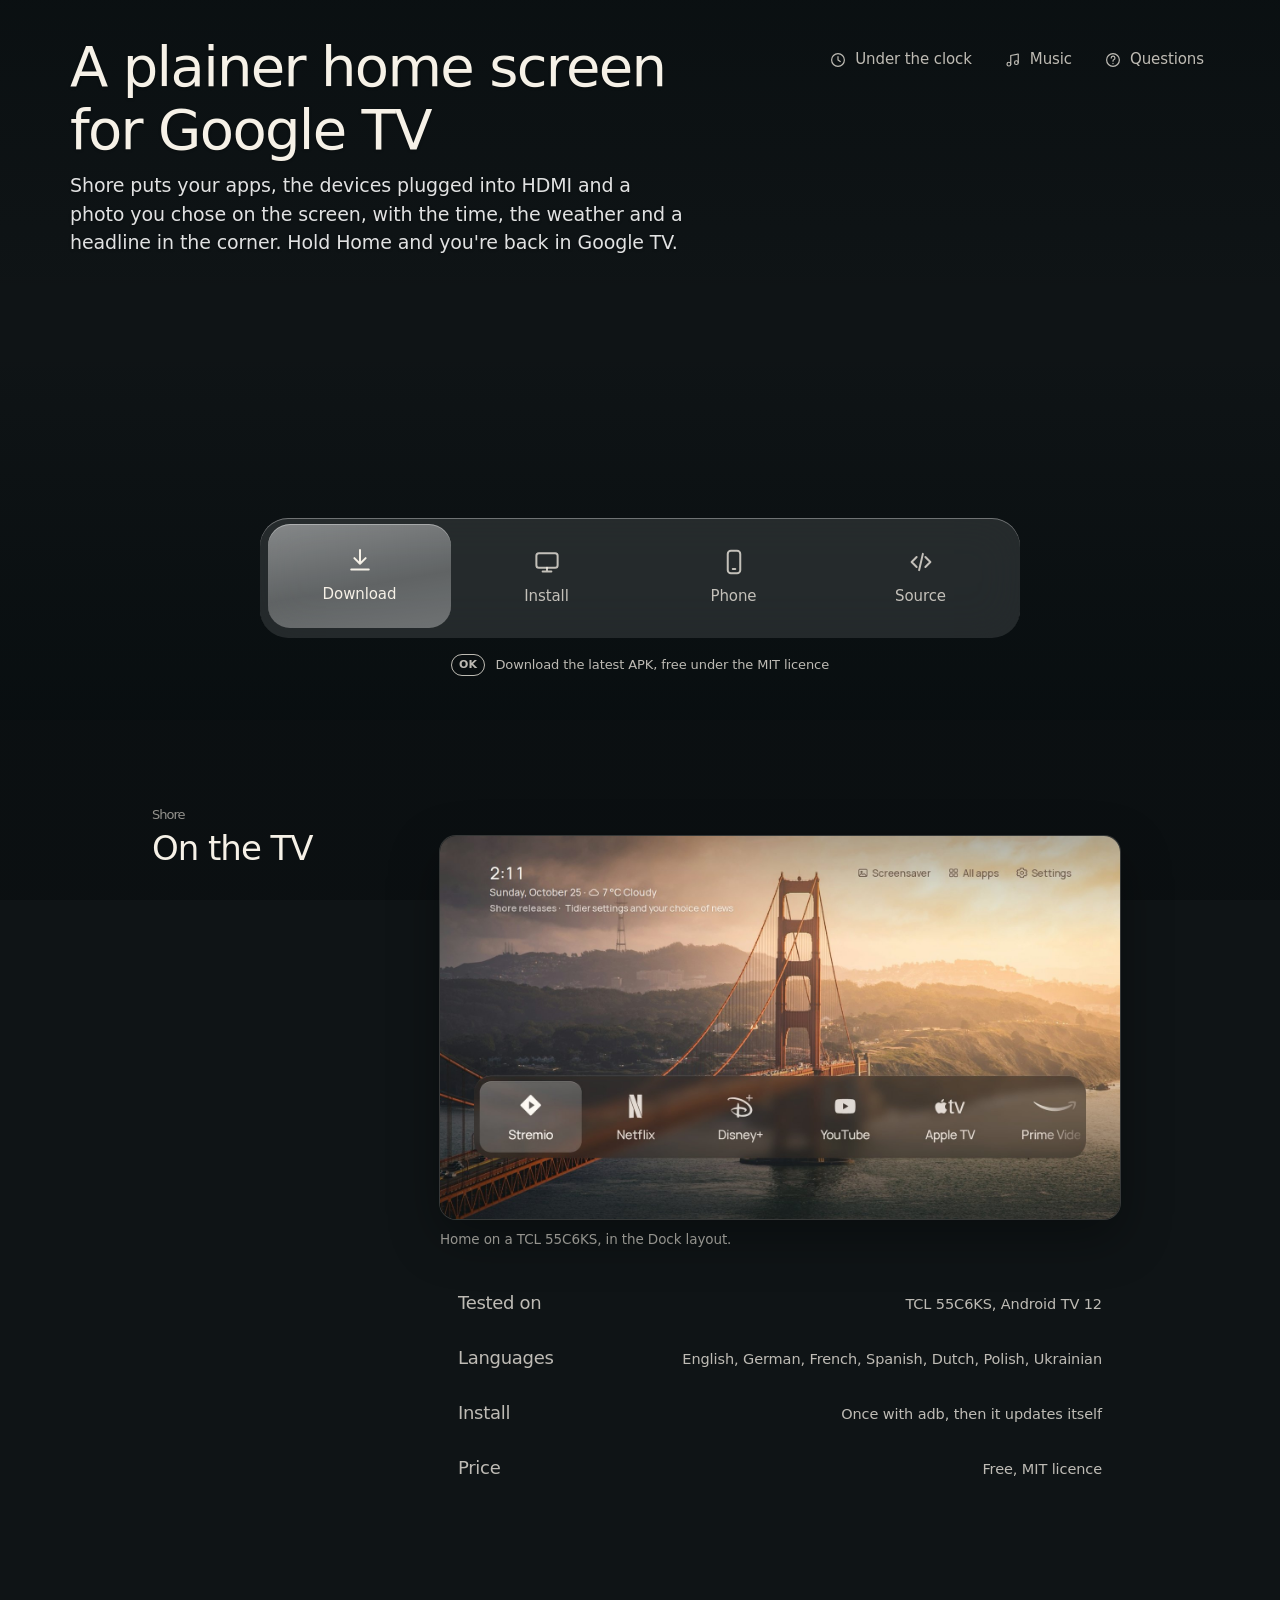
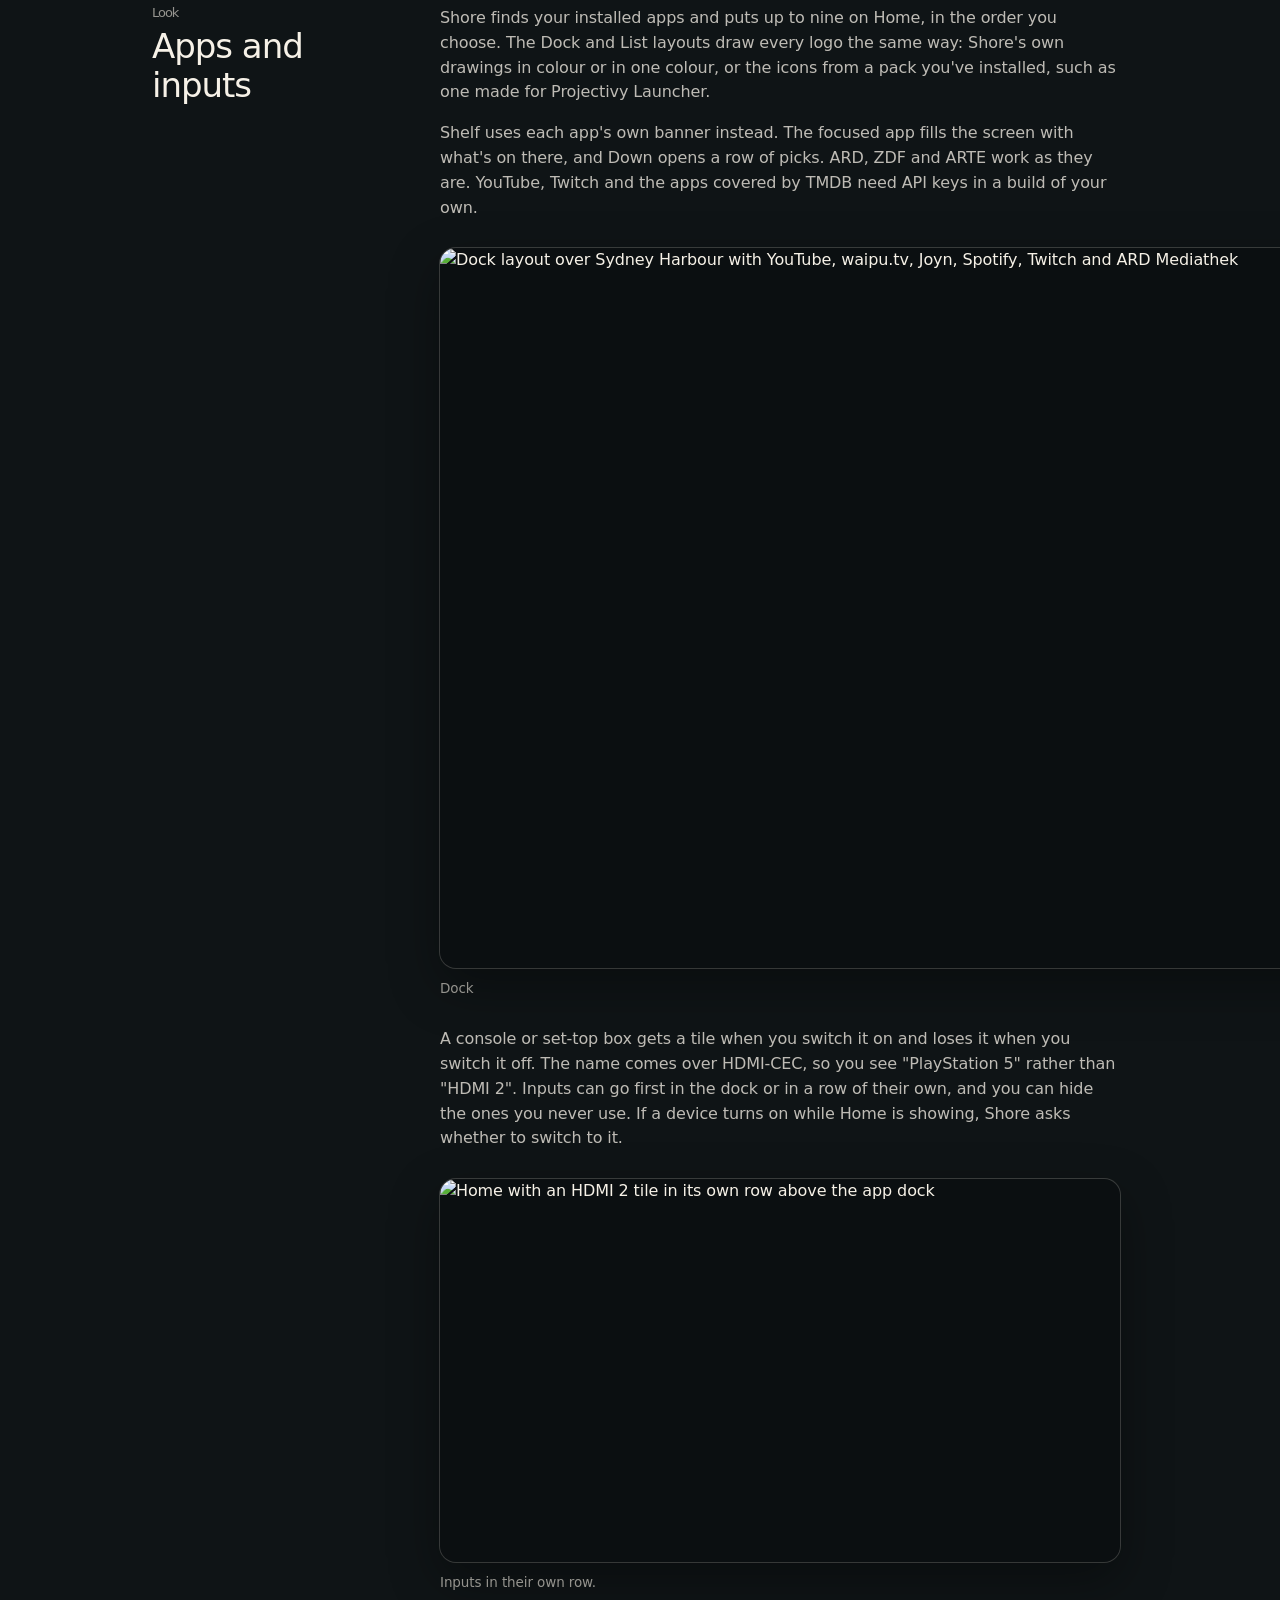
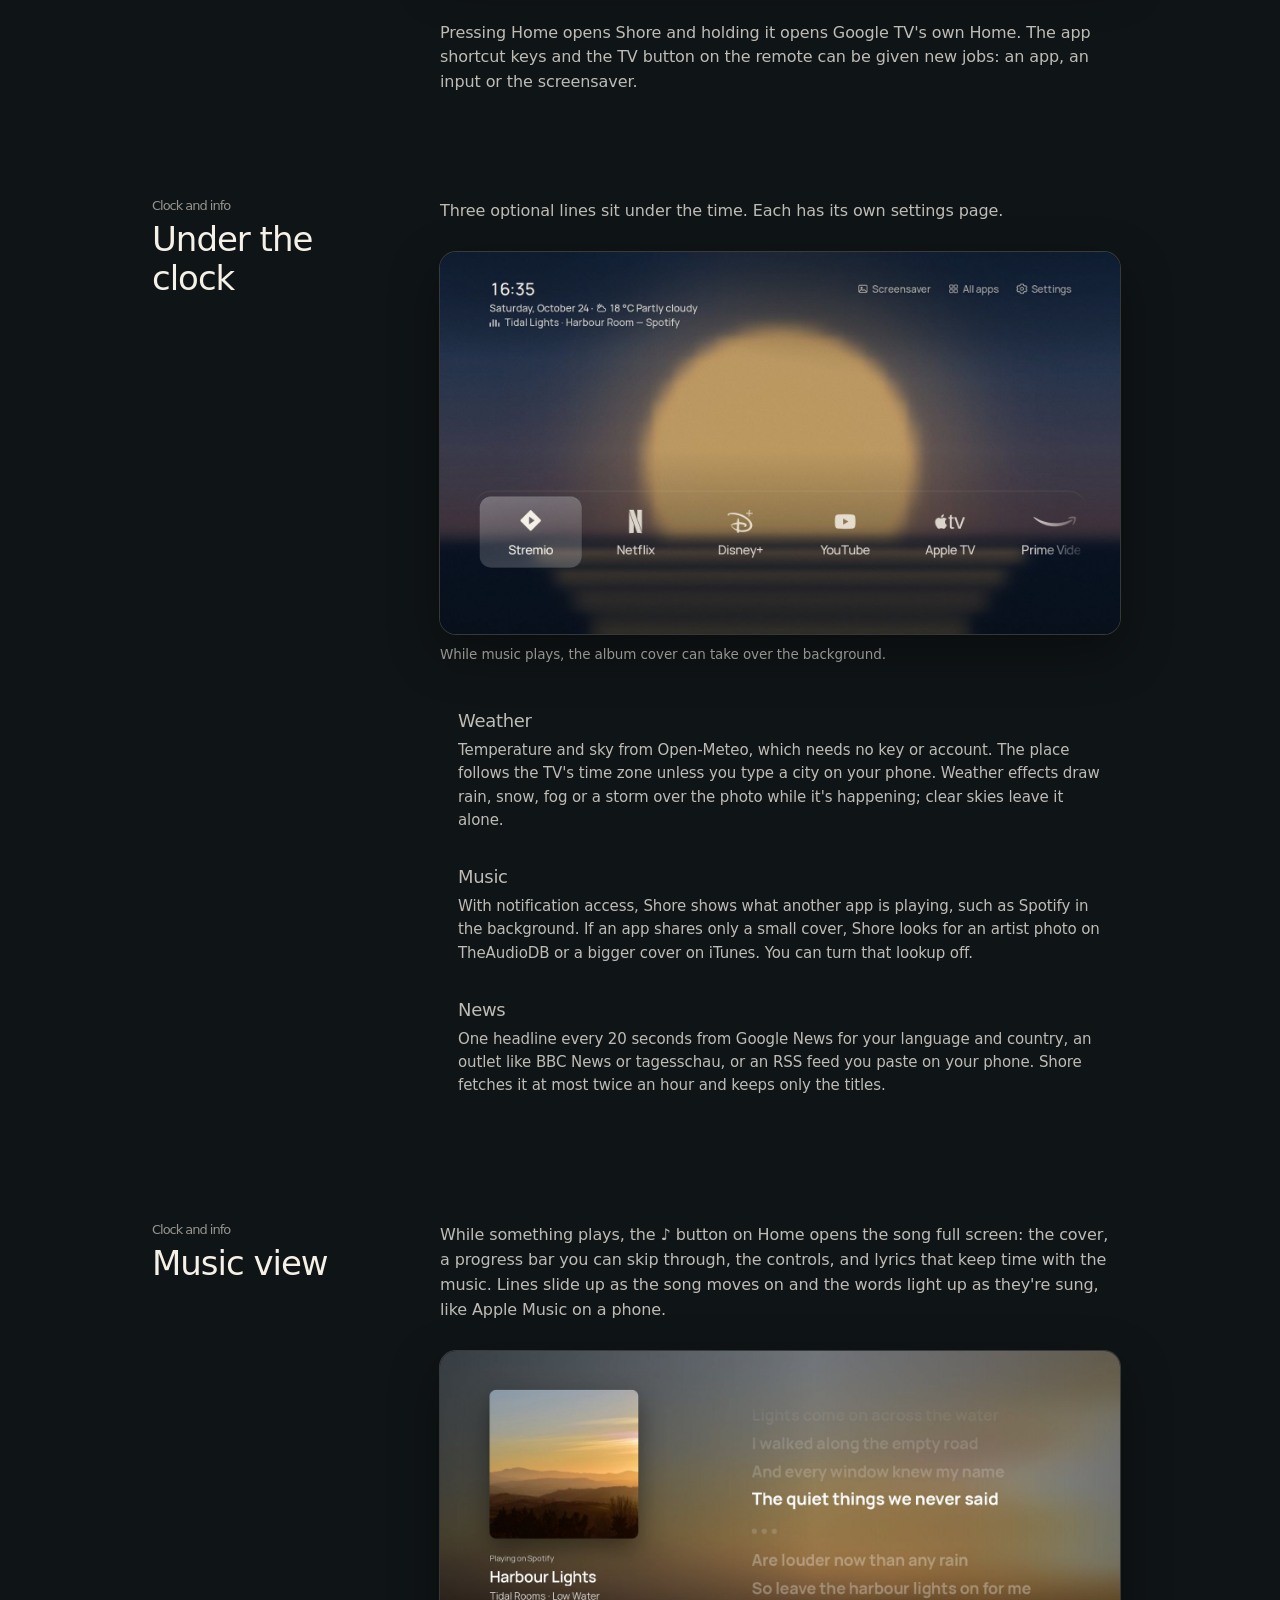
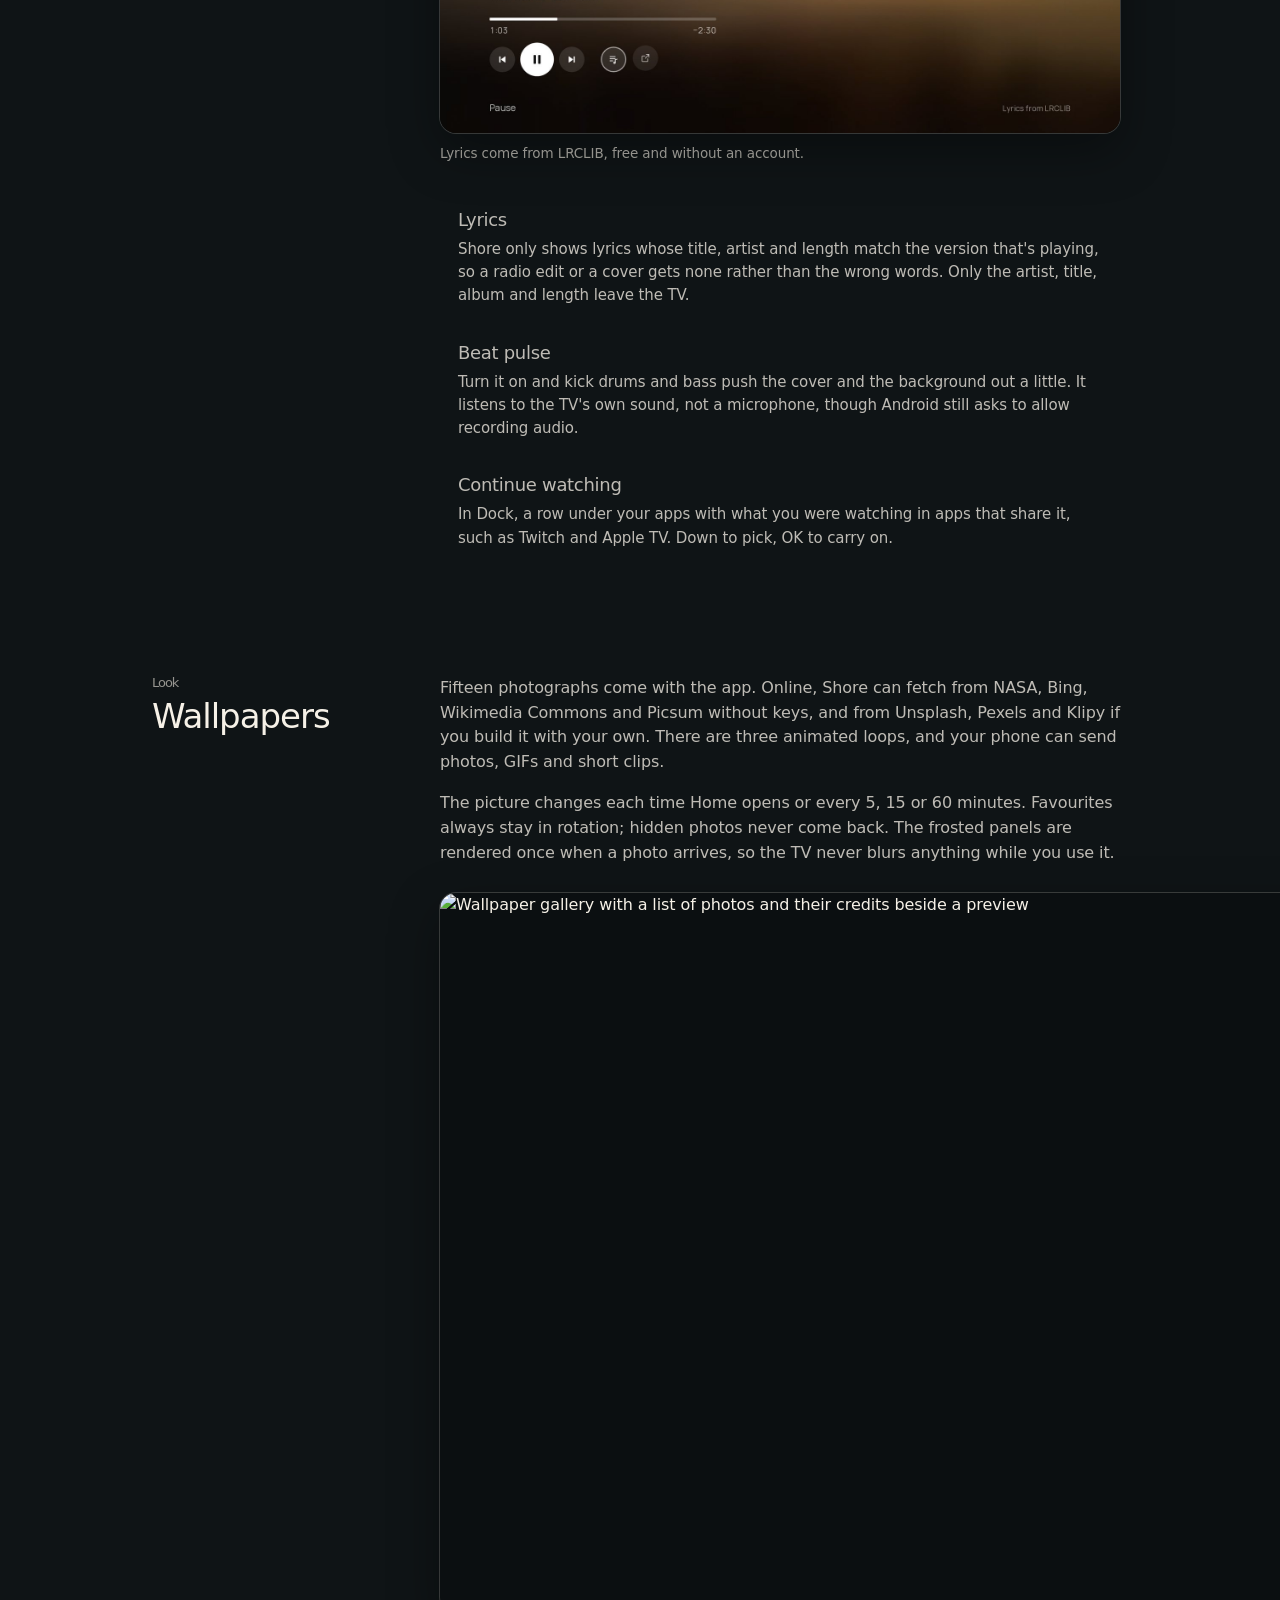
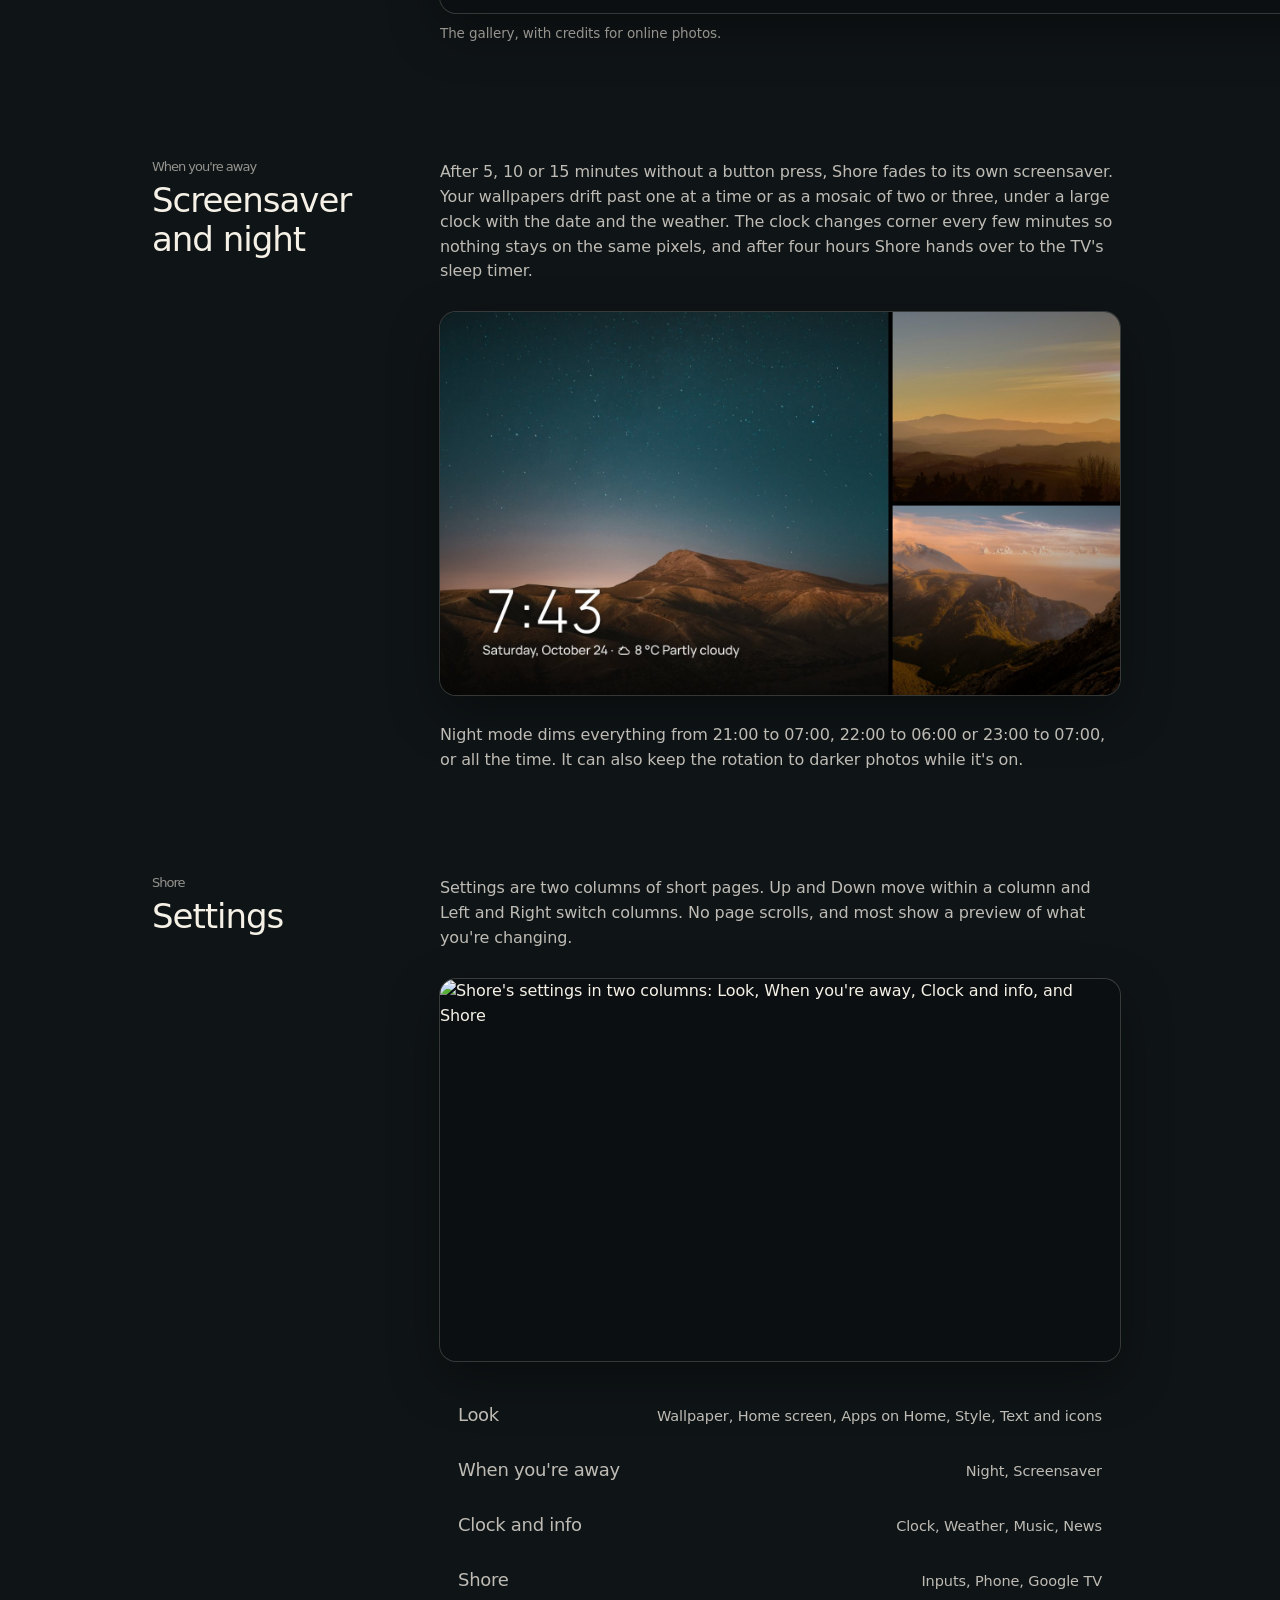
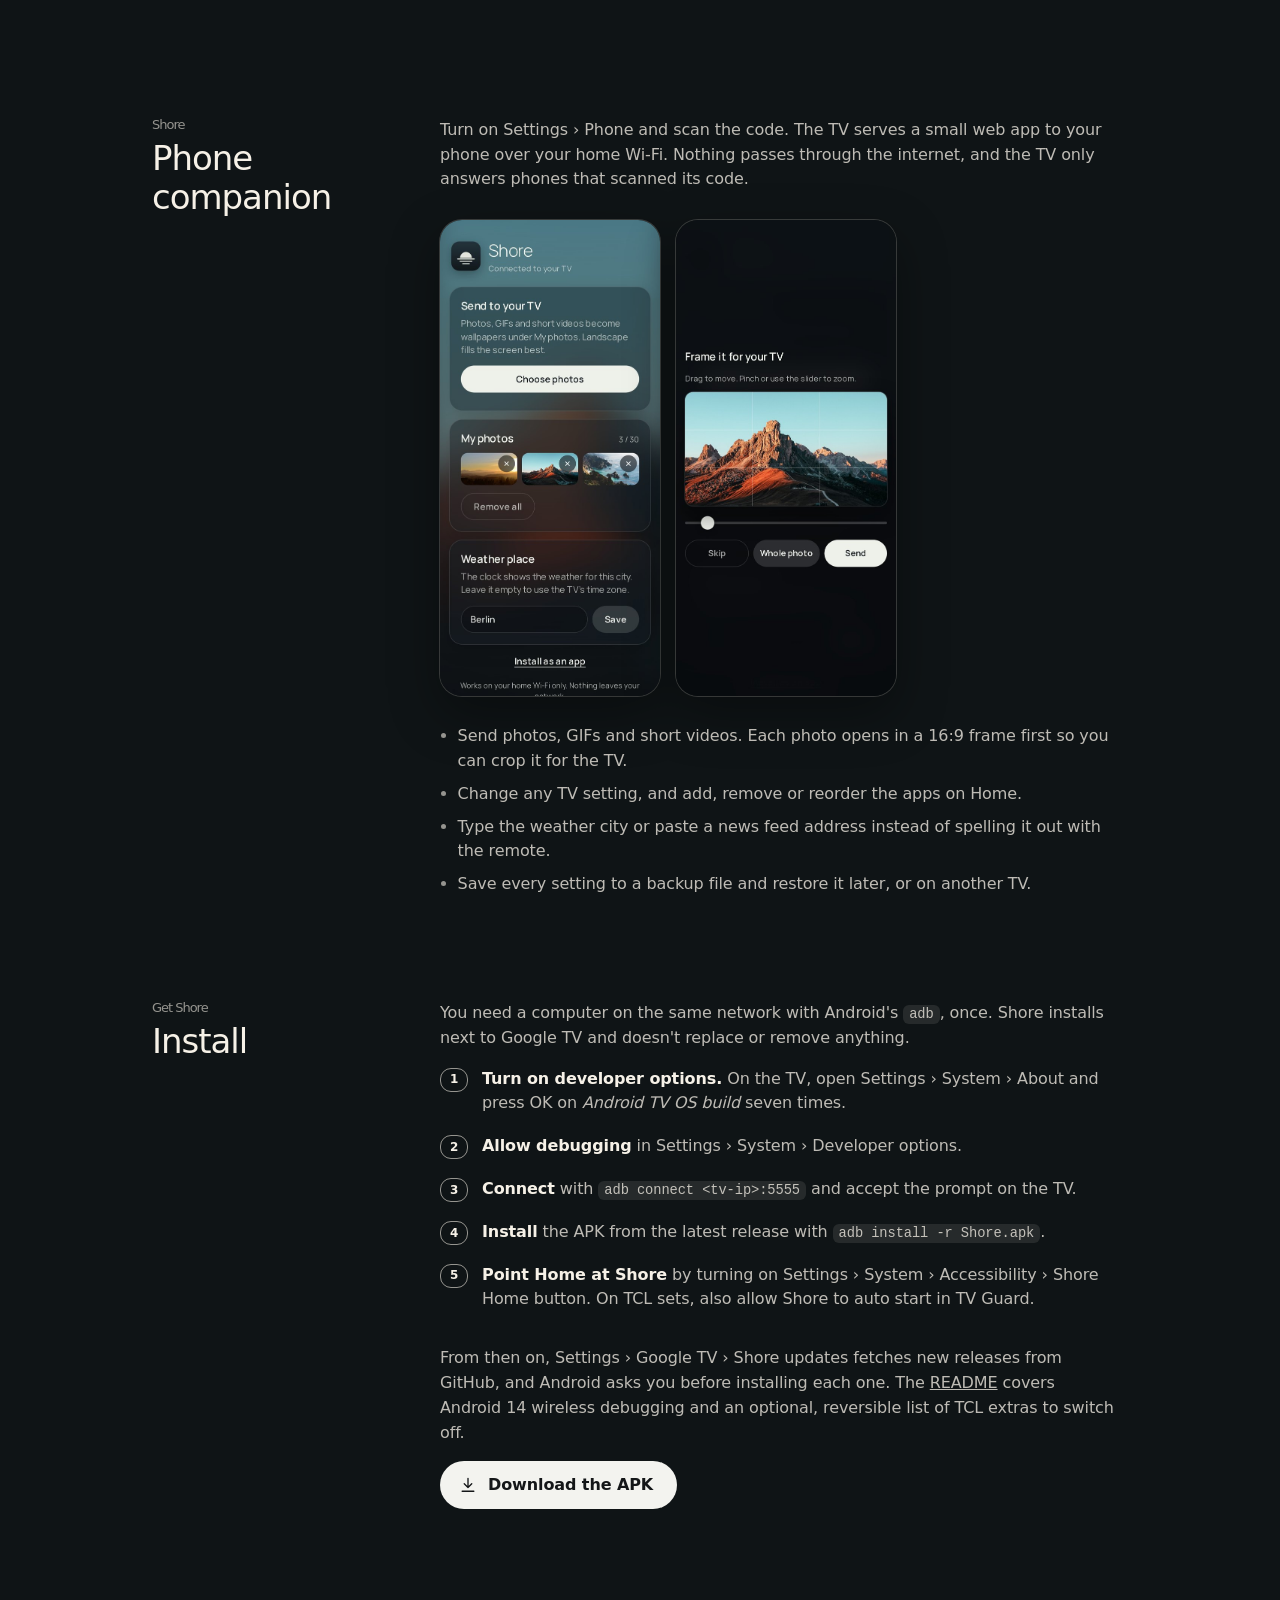
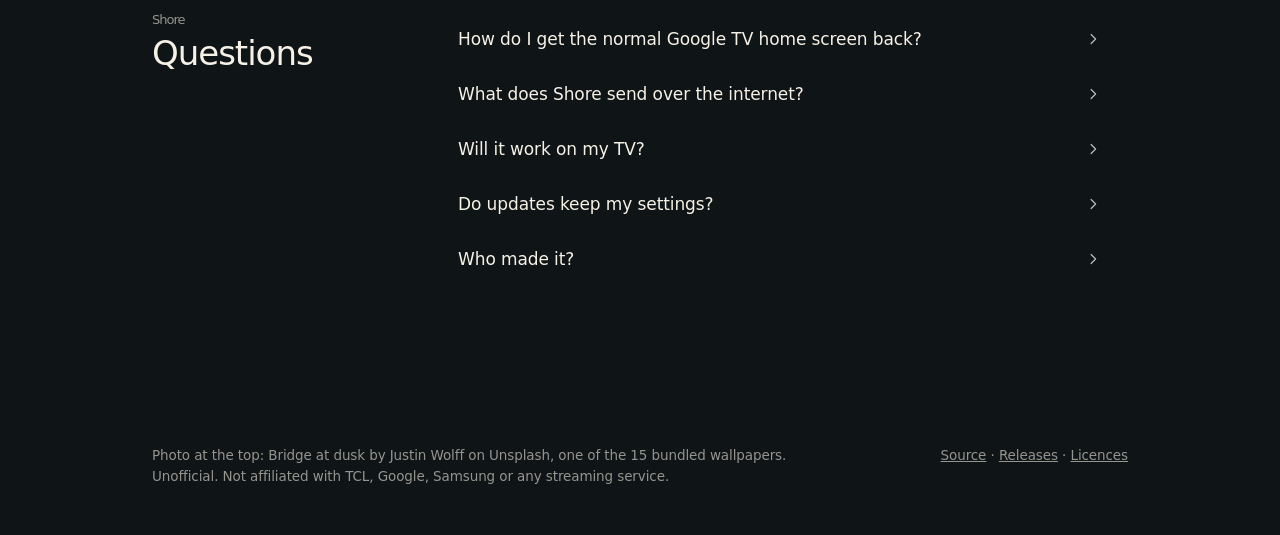
==== commit 956e7c93: "Beat pulse, music view settings, and the music view on the site Release: Beat pulse (off by default)" ====
--- a/site/index.html
+++ b/site/index.html
@@ -132,6 +132,7 @@
     </div>
     <nav class="utils" aria-label="Sections">
       <a href="#clock"><svg class="ico" viewBox="0 0 24 24"><circle cx="12" cy="12" r="8.5"/><path d="M12 7.5V12l3 2"/></svg>Under the clock</a>
+      <a href="#music"><svg class="ico" viewBox="0 0 24 24"><path d="M9 17.5V6l10-2v11.5"/><circle cx="6.5" cy="17.5" r="2.5"/><circle cx="16.5" cy="15.5" r="2.5"/></svg>Music</a>
       <a href="#faq"><svg class="ico" viewBox="0 0 24 24"><circle cx="12" cy="12" r="8.5"/><path d="M9.6 9.4a2.5 2.5 0 1 1 3.4 2.3c-.6.3-1 .8-1 1.5v.4M12 16.6v.1"/></svg>Questions</a>
     </nav>
   </div>
@@ -182,6 +183,19 @@
       <li class="row"><b>Weather</b><span>Temperature and sky from Open-Meteo, which needs no key or account. The place follows the TV's time zone unless you type a city on your phone. Weather effects draw rain, snow, fog or a storm over the photo while it's happening; clear skies leave it alone.</span></li>
       <li class="row"><b>Music</b><span>With notification access, Shore shows what another app is playing, such as Spotify in the background. If an app shares only a small cover, Shore looks for an artist photo on TheAudioDB or a bigger cover on iTunes. You can turn that lookup off.</span></li>
       <li class="row"><b>News</b><span>One headline every 20 seconds from Google News for your language and country, an outlet like BBC News or tagesschau, or an RSS feed you paste on your phone. Shore fetches it at most twice an hour and keeps only the titles.</span></li>
+    </ul>
+  </div>
+</section>
+
+<section id="music">
+  <h2><span class="head">Clock and info</span>Music view</h2>
+  <div class="body">
+    <p>While something plays, the ♪ button on Home opens the song full screen: the cover, a progress bar you can skip through, the controls, and lyrics that keep time with the music. Lines slide up as the song moves on and the words light up as they're sung, like Apple Music on a phone.</p>
+    <figure><div class="shot"><img src="shots/music.jpg" width="1600" height="900" loading="lazy" alt="Shore's music view: an album cover, Harbour Lights by Tidal Rooms, a progress bar at 1:03, playback buttons, and synced lyrics with the current line in white"></div><figcaption>Lyrics come from LRCLIB, free and without an account.</figcaption></figure>
+    <ul class="rows parts">
+      <li class="row"><b>Lyrics</b><span>Shore only shows lyrics whose title, artist and length match the version that's playing, so a radio edit or a cover gets none rather than the wrong words. Only the artist, title, album and length leave the TV.</span></li>
+      <li class="row"><b>Beat pulse</b><span>Turn it on and kick drums and bass push the cover and the background out a little. It listens to the TV's own sound, not a microphone, though Android still asks to allow recording audio.</span></li>
+      <li class="row"><b>Continue watching</b><span>In Dock, a row under your apps with what you were watching in apps that share it, such as Twitch and Apple TV. Down to pick, OK to carry on.</span></li>
     </ul>
   </div>
 </section>
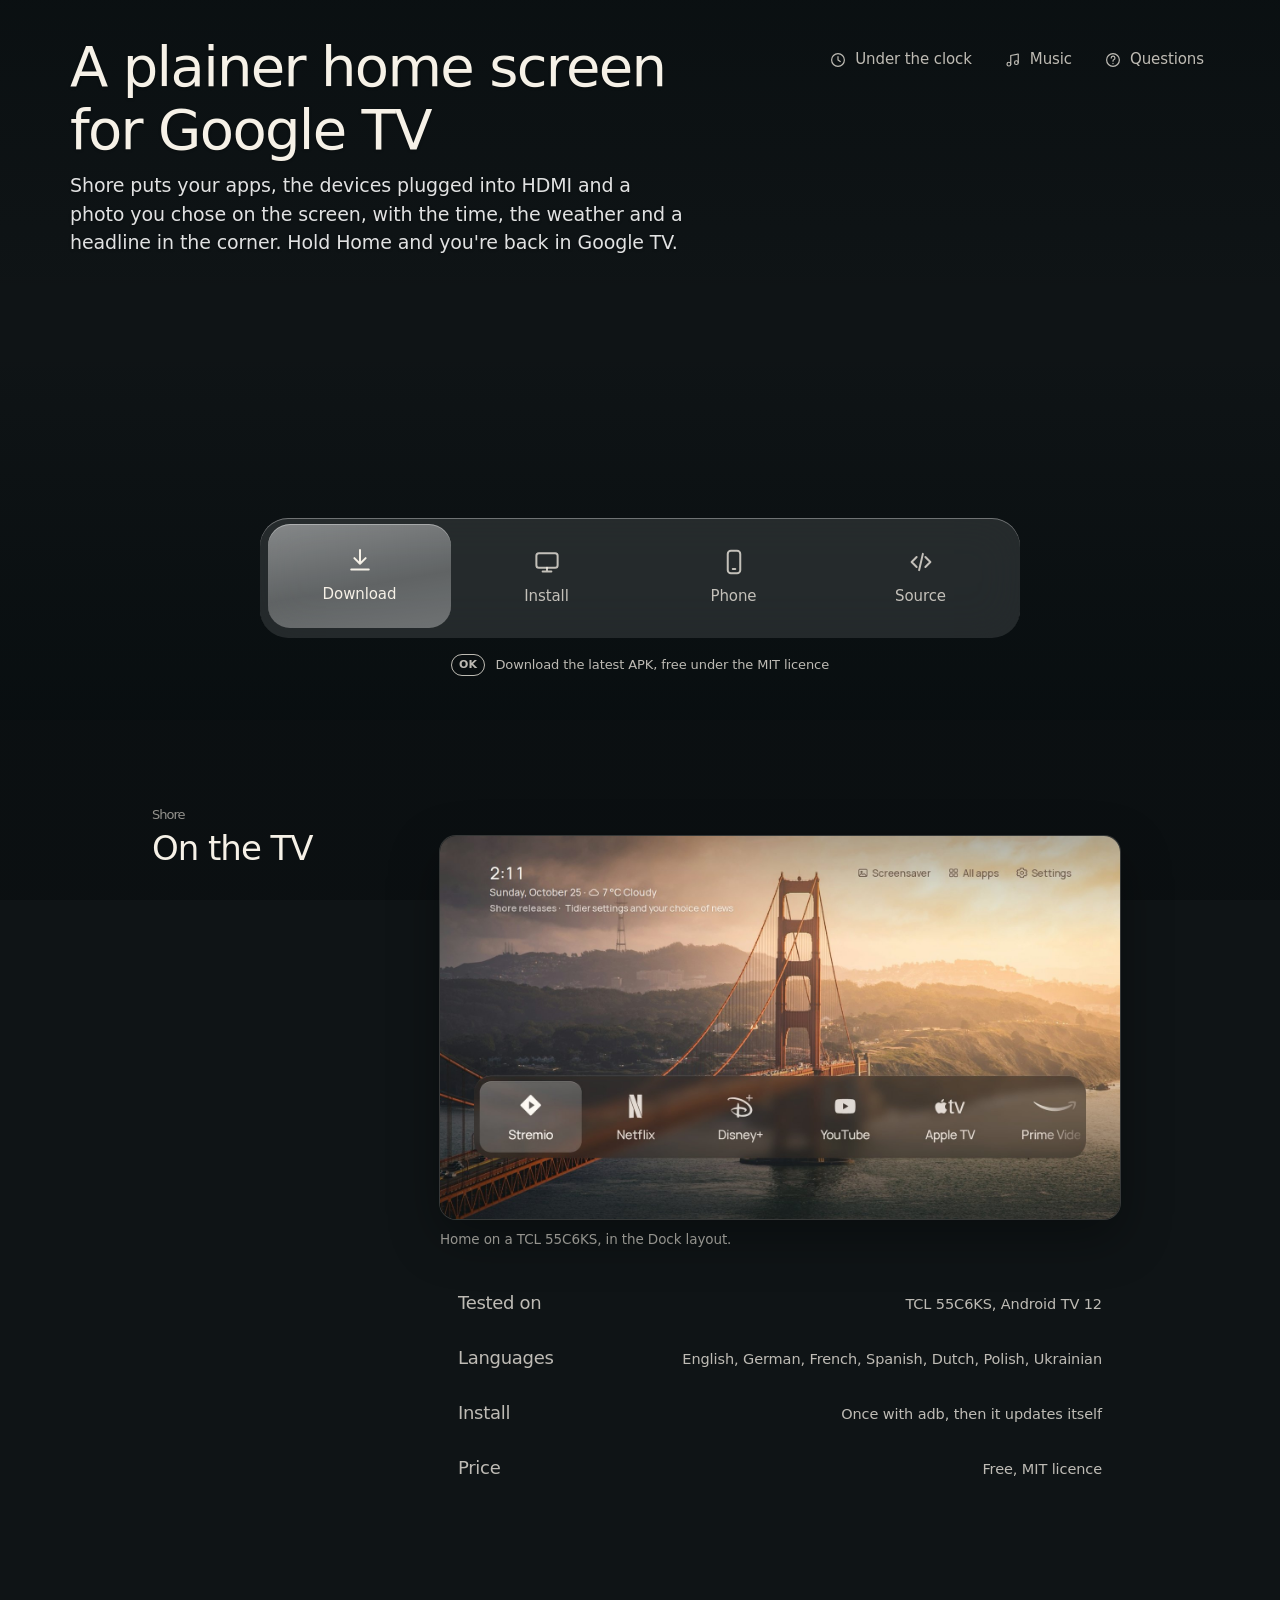
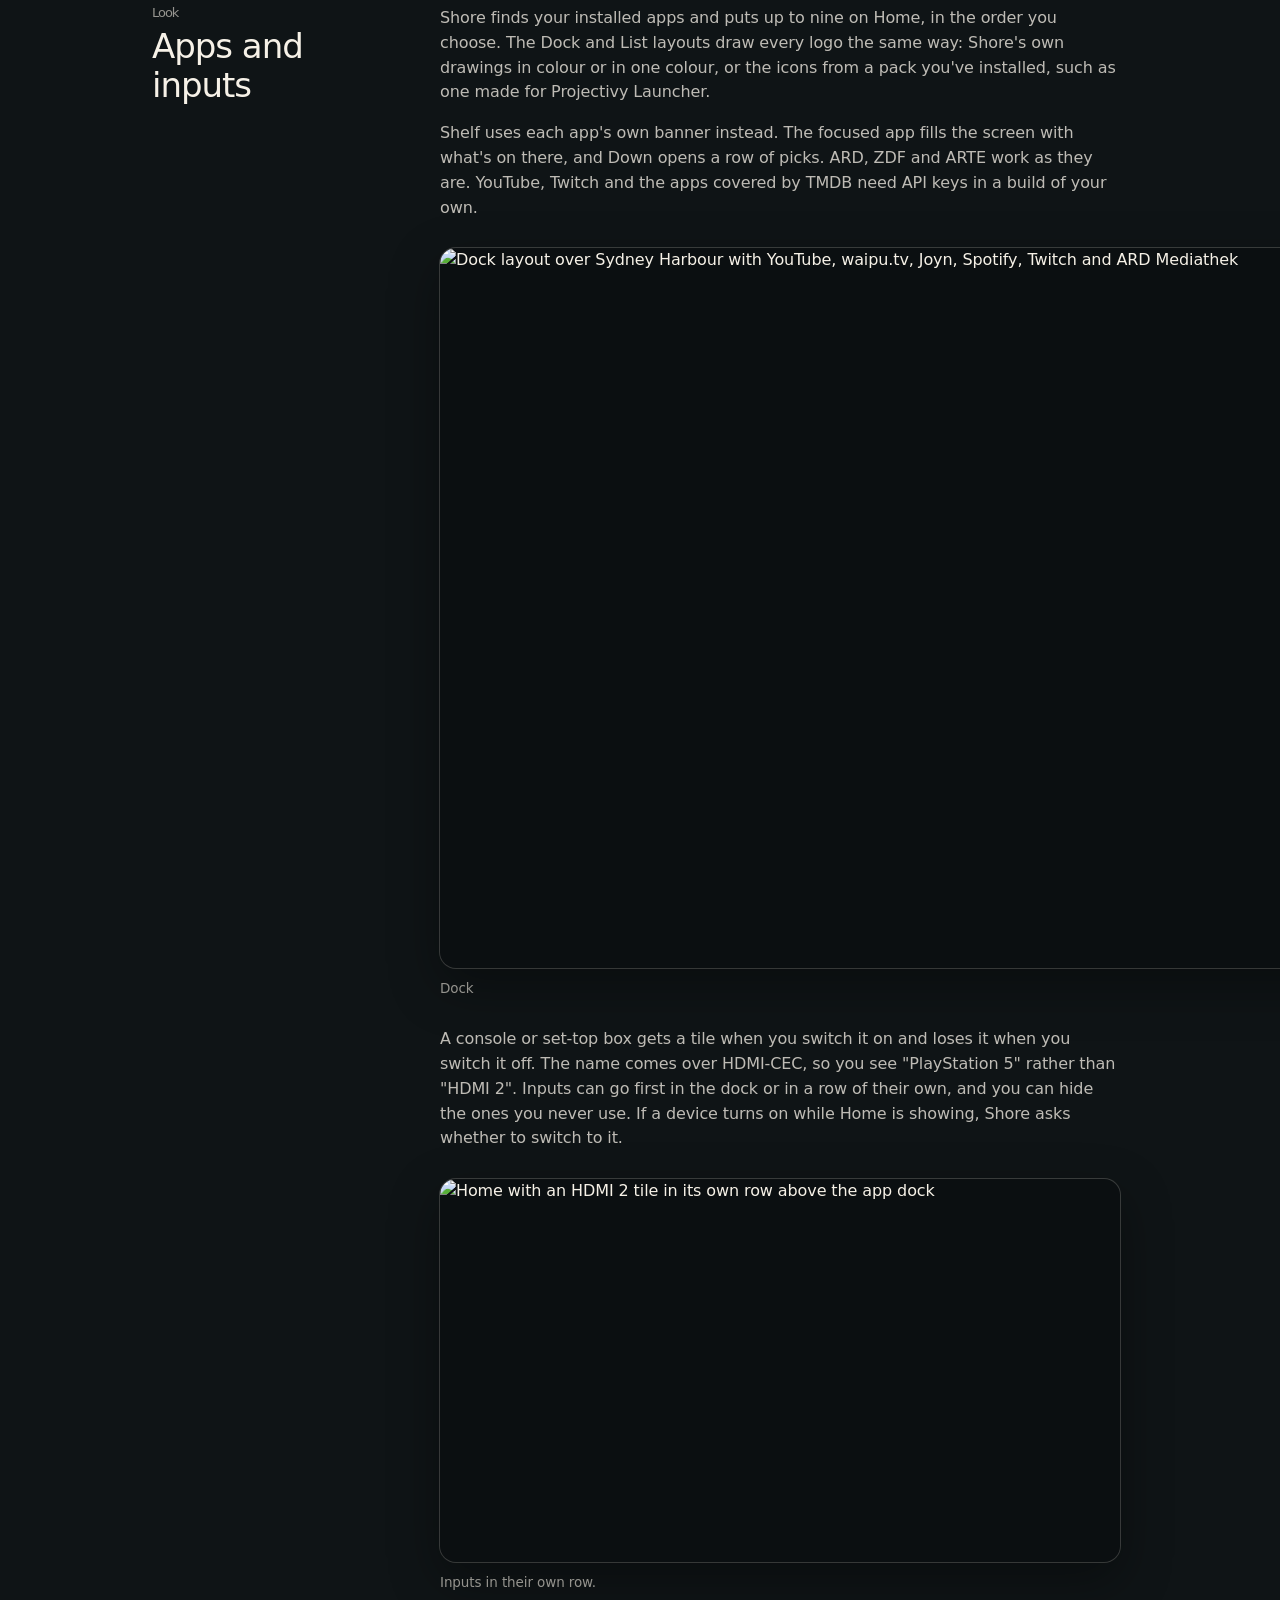
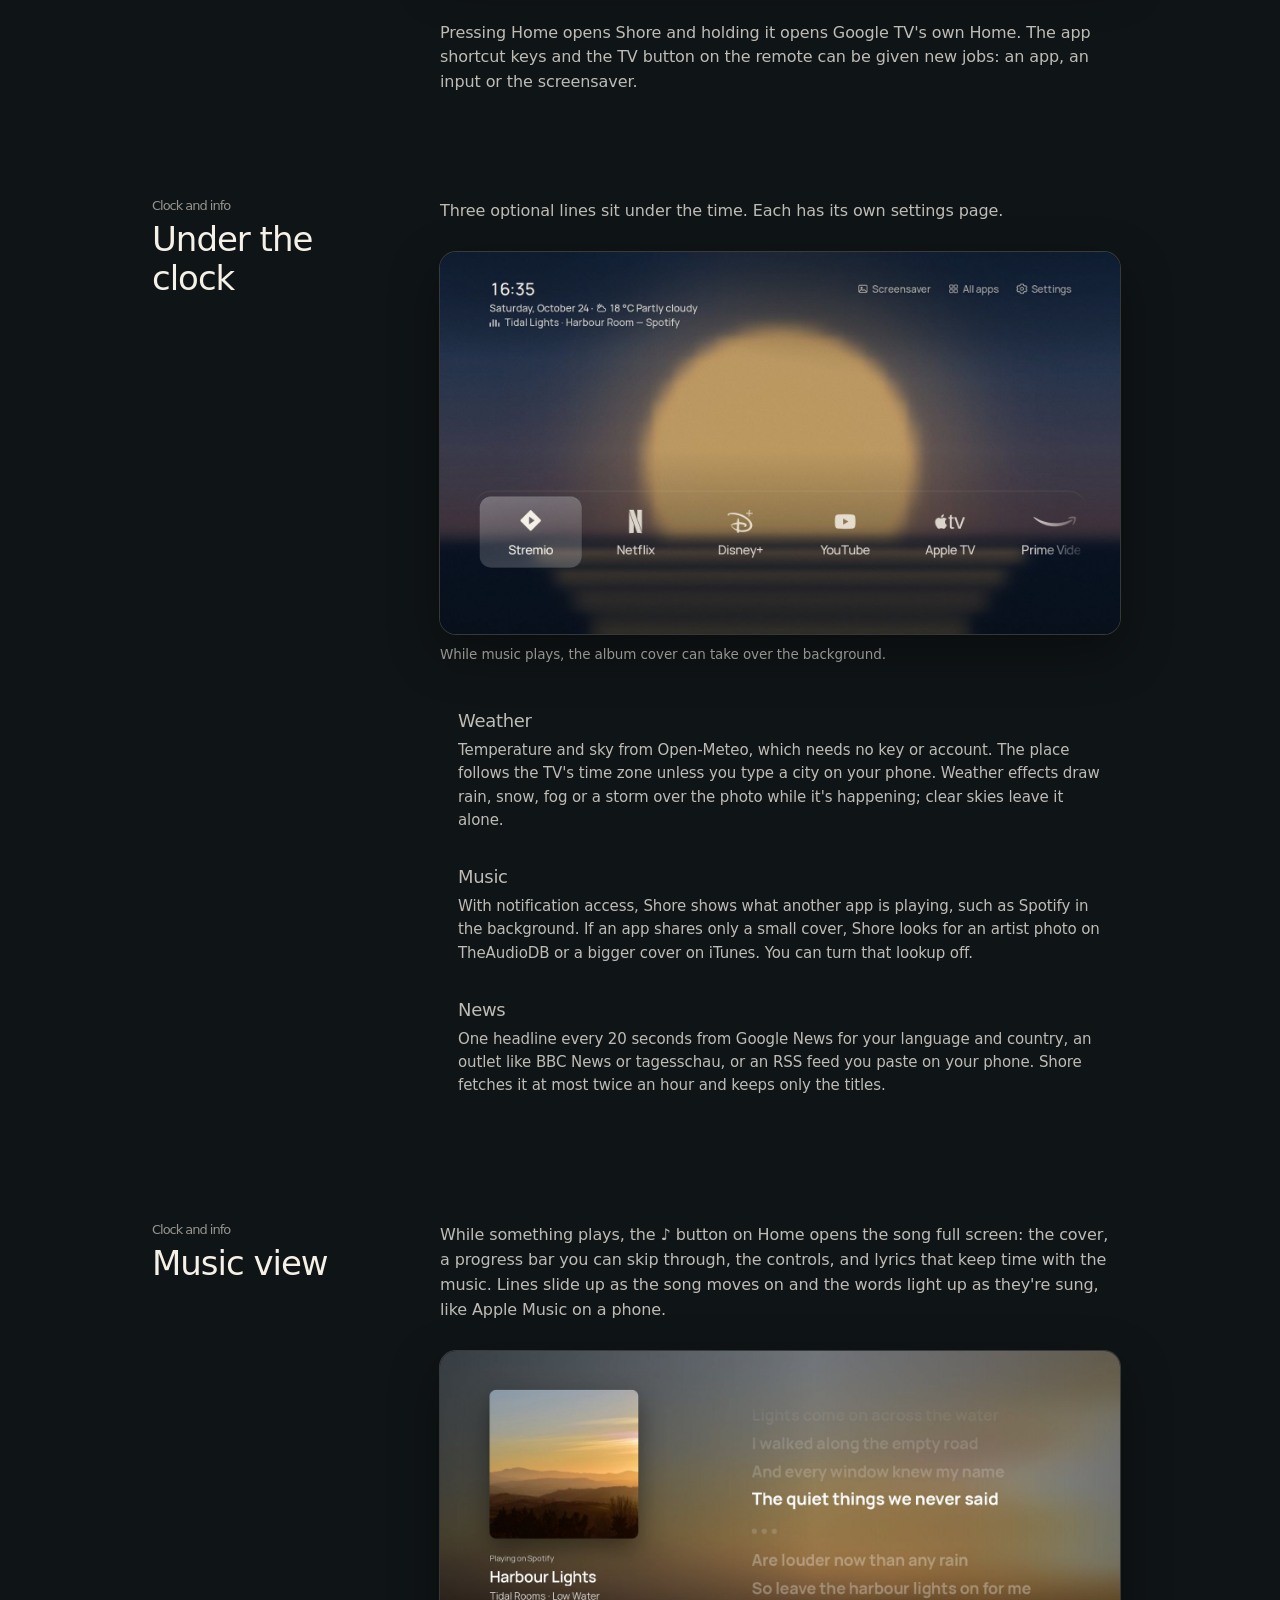
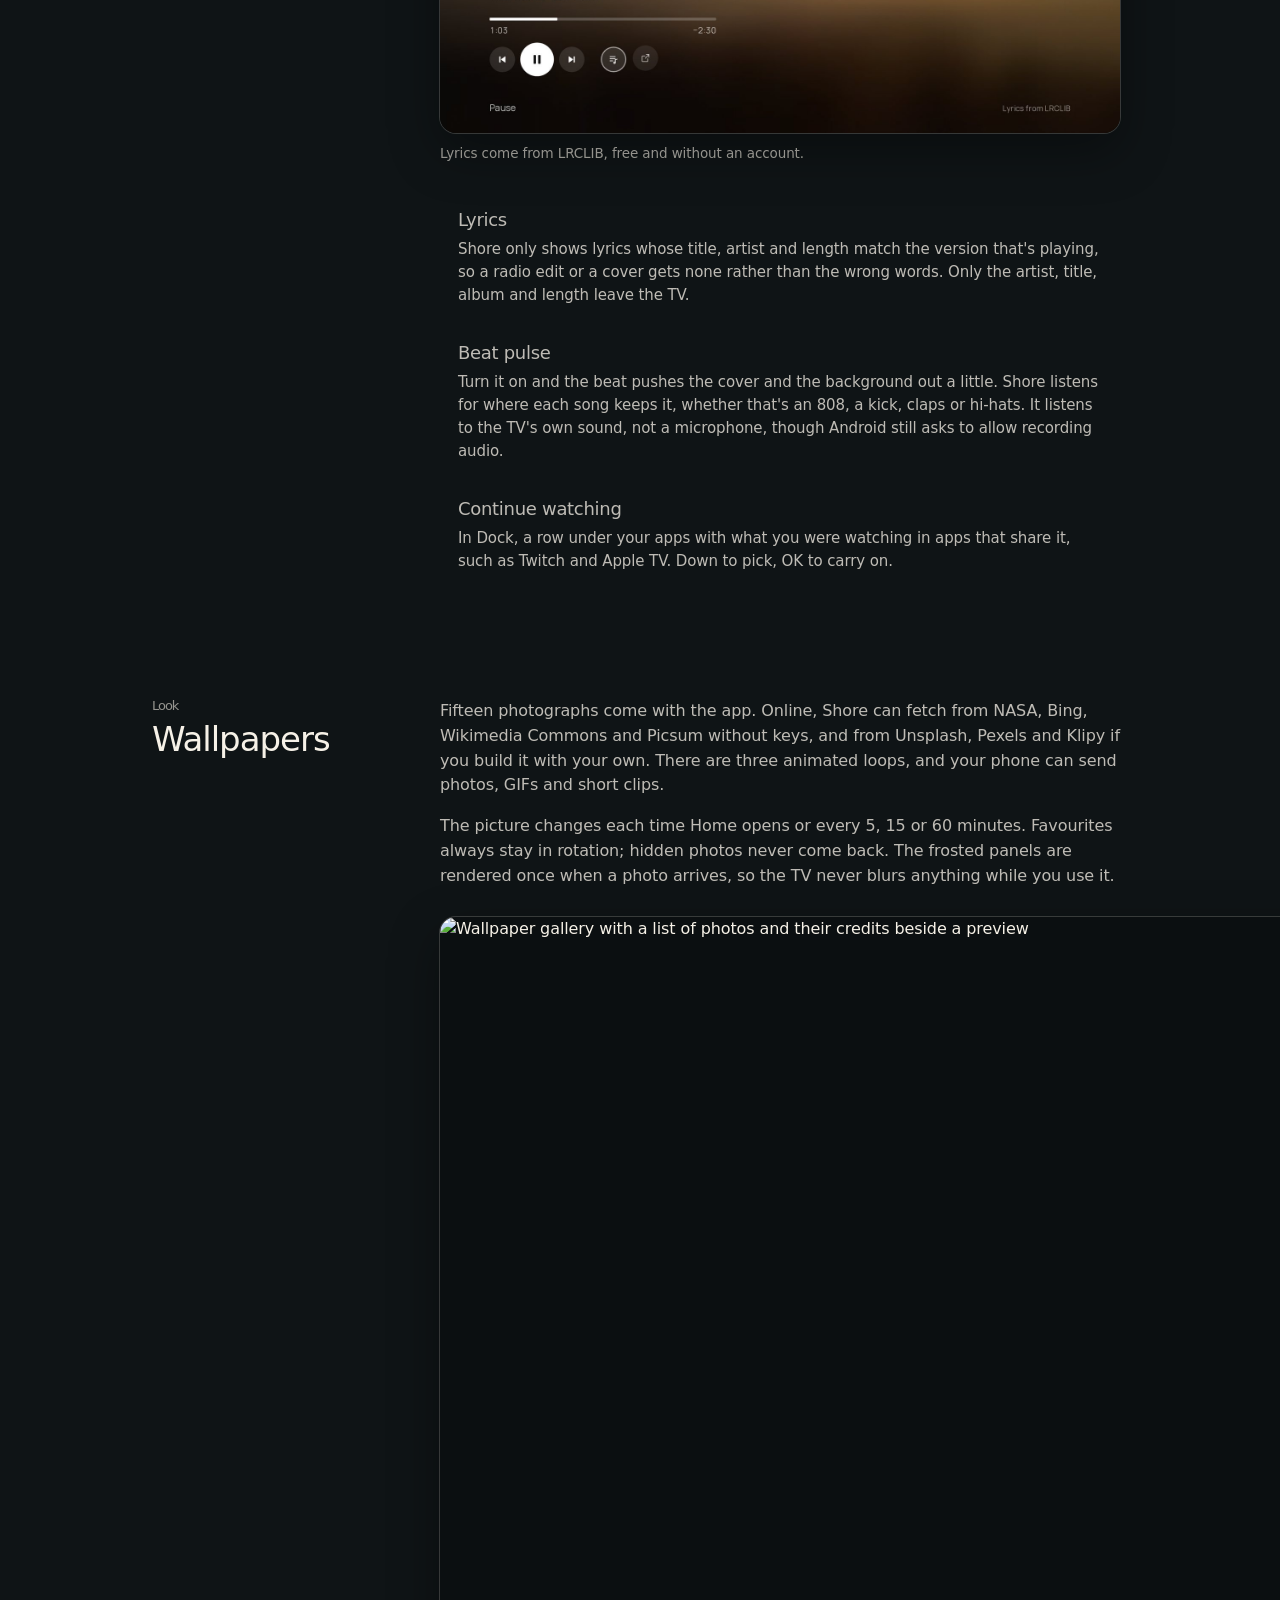
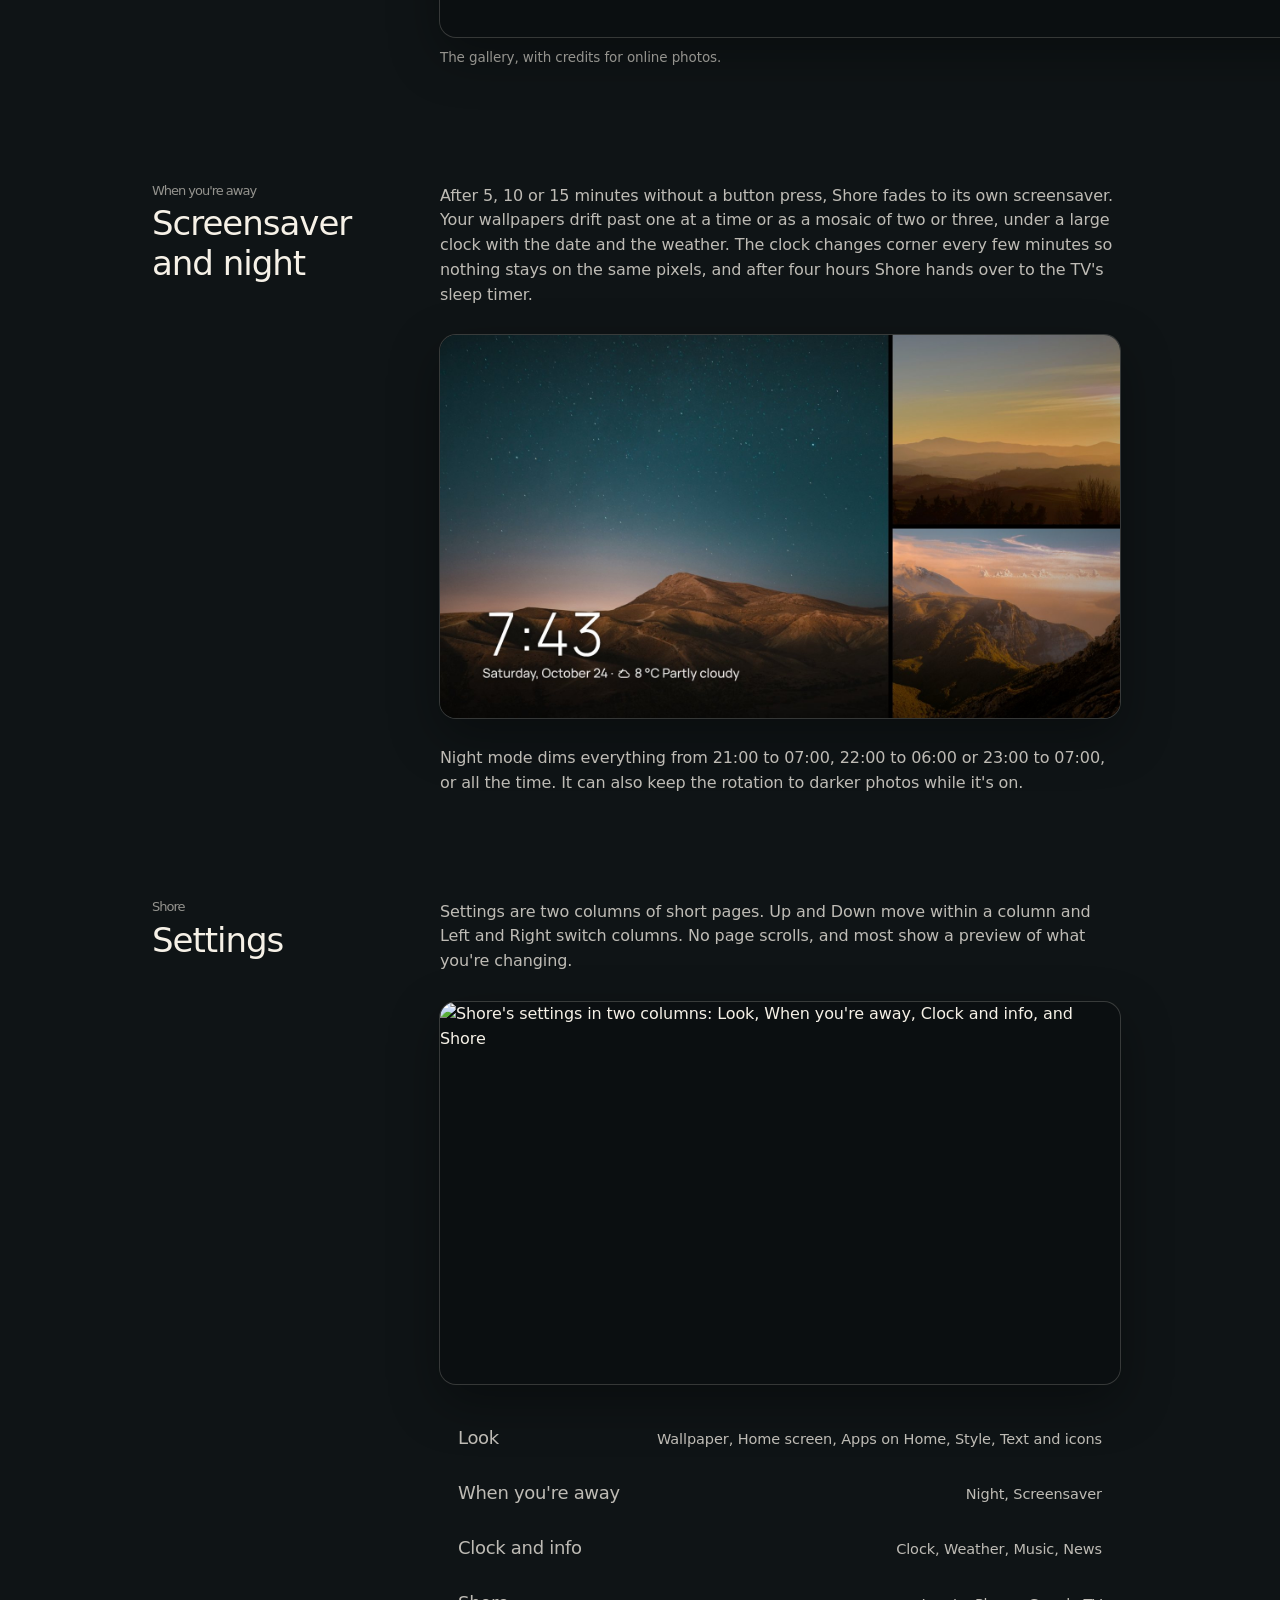
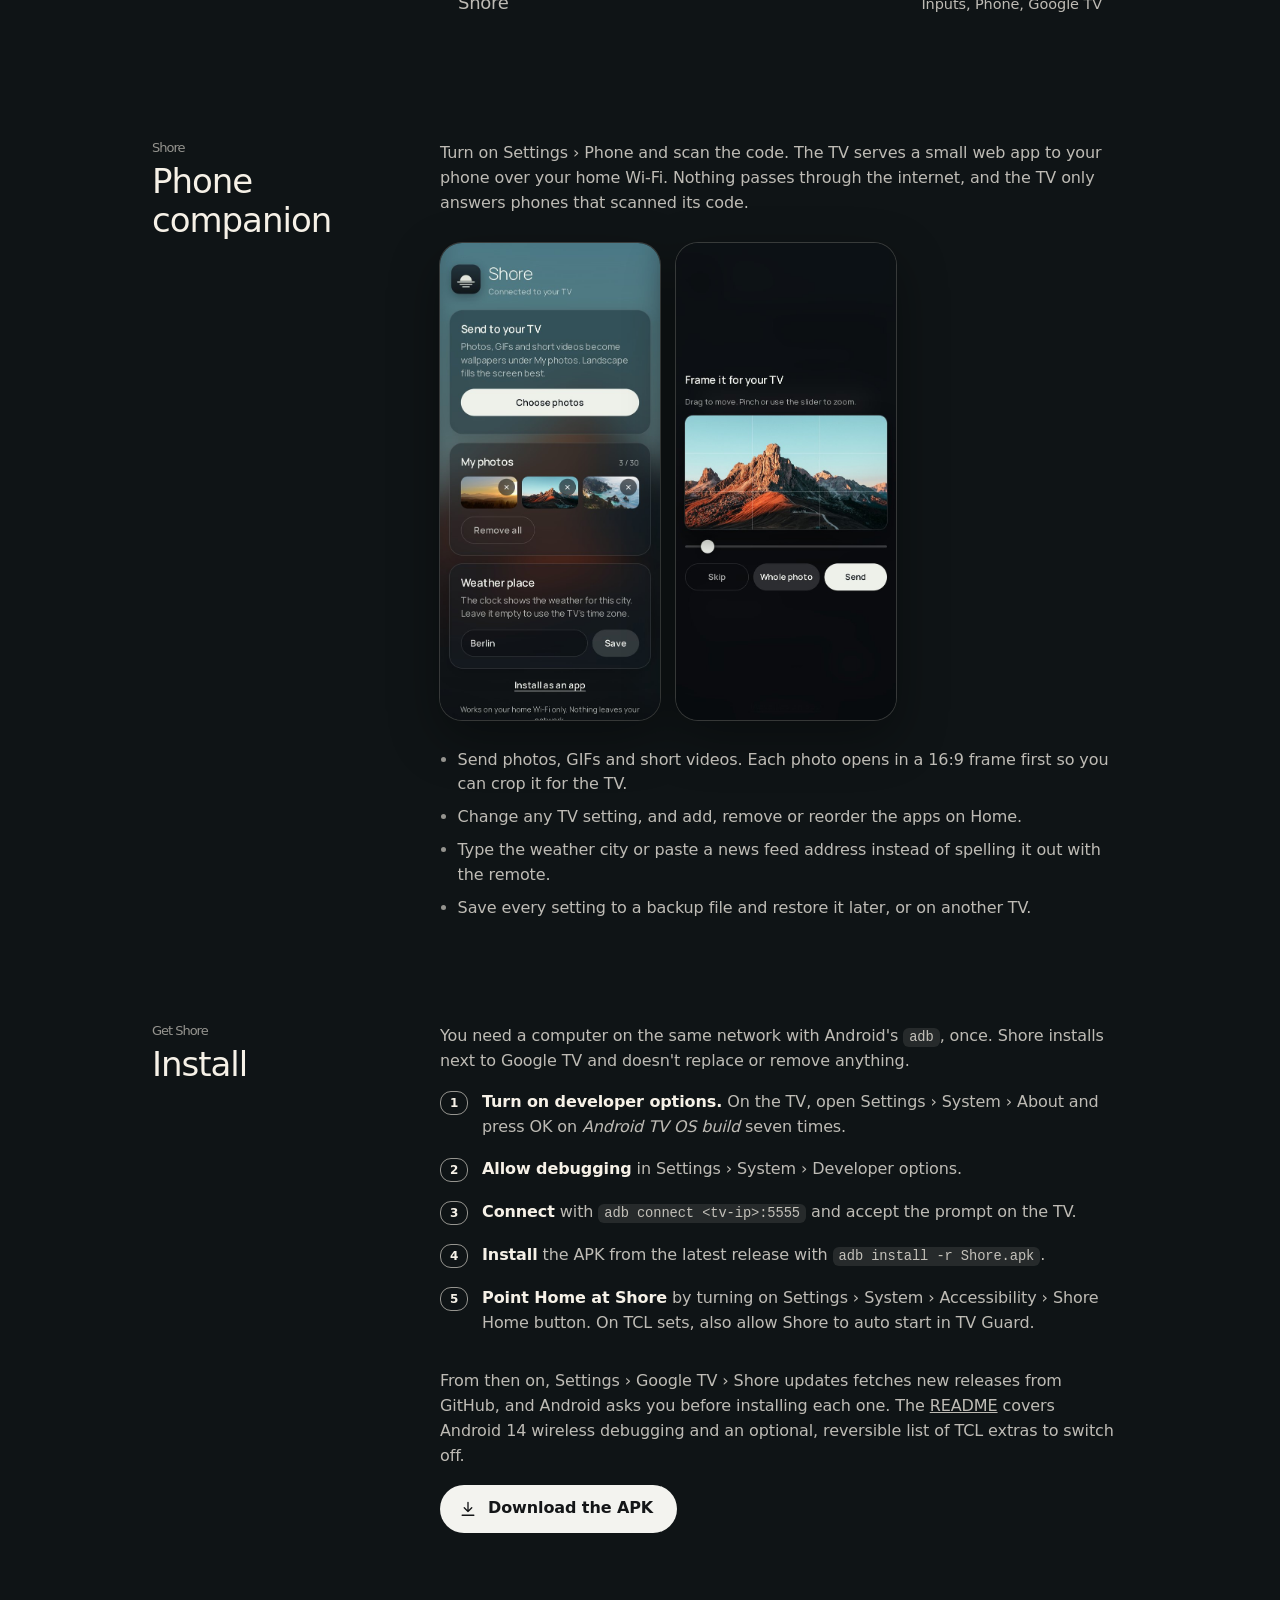
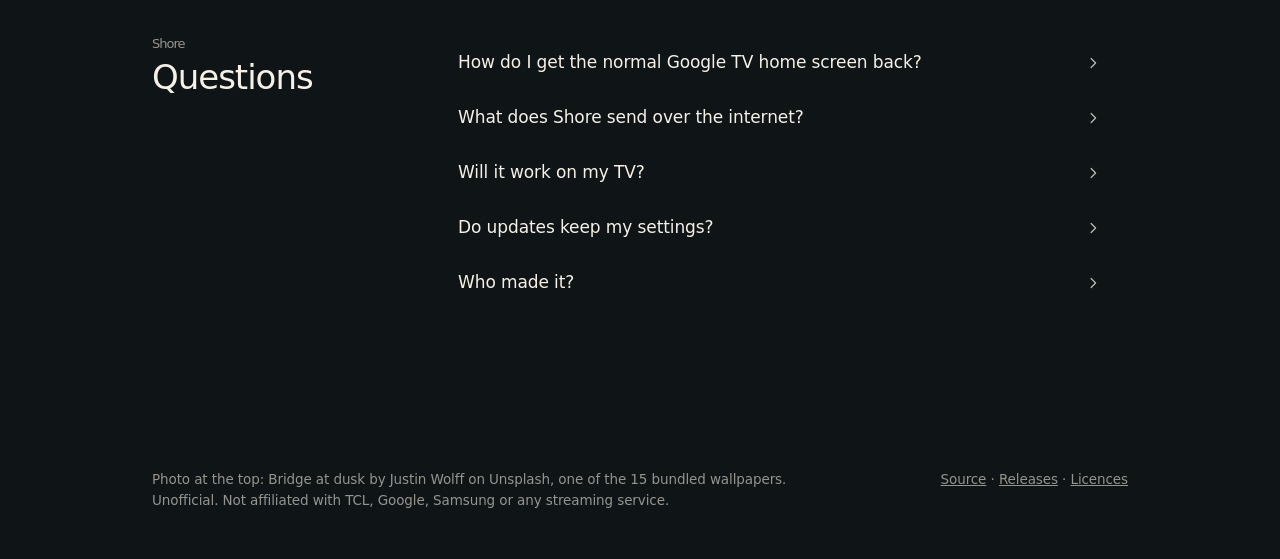
==== commit 5b1f4dea: "Beat pulse learns which drums carry each song Release: The beat pulse learns each song: it watches 8" ====
--- a/site/index.html
+++ b/site/index.html
@@ -194,7 +194,7 @@
     <figure><div class="shot"><img src="shots/music.jpg" width="1600" height="900" loading="lazy" alt="Shore's music view: an album cover, Harbour Lights by Tidal Rooms, a progress bar at 1:03, playback buttons, and synced lyrics with the current line in white"></div><figcaption>Lyrics come from LRCLIB, free and without an account.</figcaption></figure>
     <ul class="rows parts">
       <li class="row"><b>Lyrics</b><span>Shore only shows lyrics whose title, artist and length match the version that's playing, so a radio edit or a cover gets none rather than the wrong words. Only the artist, title, album and length leave the TV.</span></li>
-      <li class="row"><b>Beat pulse</b><span>Turn it on and kick drums and bass push the cover and the background out a little. It listens to the TV's own sound, not a microphone, though Android still asks to allow recording audio.</span></li>
+      <li class="row"><b>Beat pulse</b><span>Turn it on and the beat pushes the cover and the background out a little. Shore listens for where each song keeps it, whether that's an 808, a kick, claps or hi-hats. It listens to the TV's own sound, not a microphone, though Android still asks to allow recording audio.</span></li>
       <li class="row"><b>Continue watching</b><span>In Dock, a row under your apps with what you were watching in apps that share it, such as Twitch and Apple TV. Down to pick, OK to carry on.</span></li>
     </ul>
   </div>
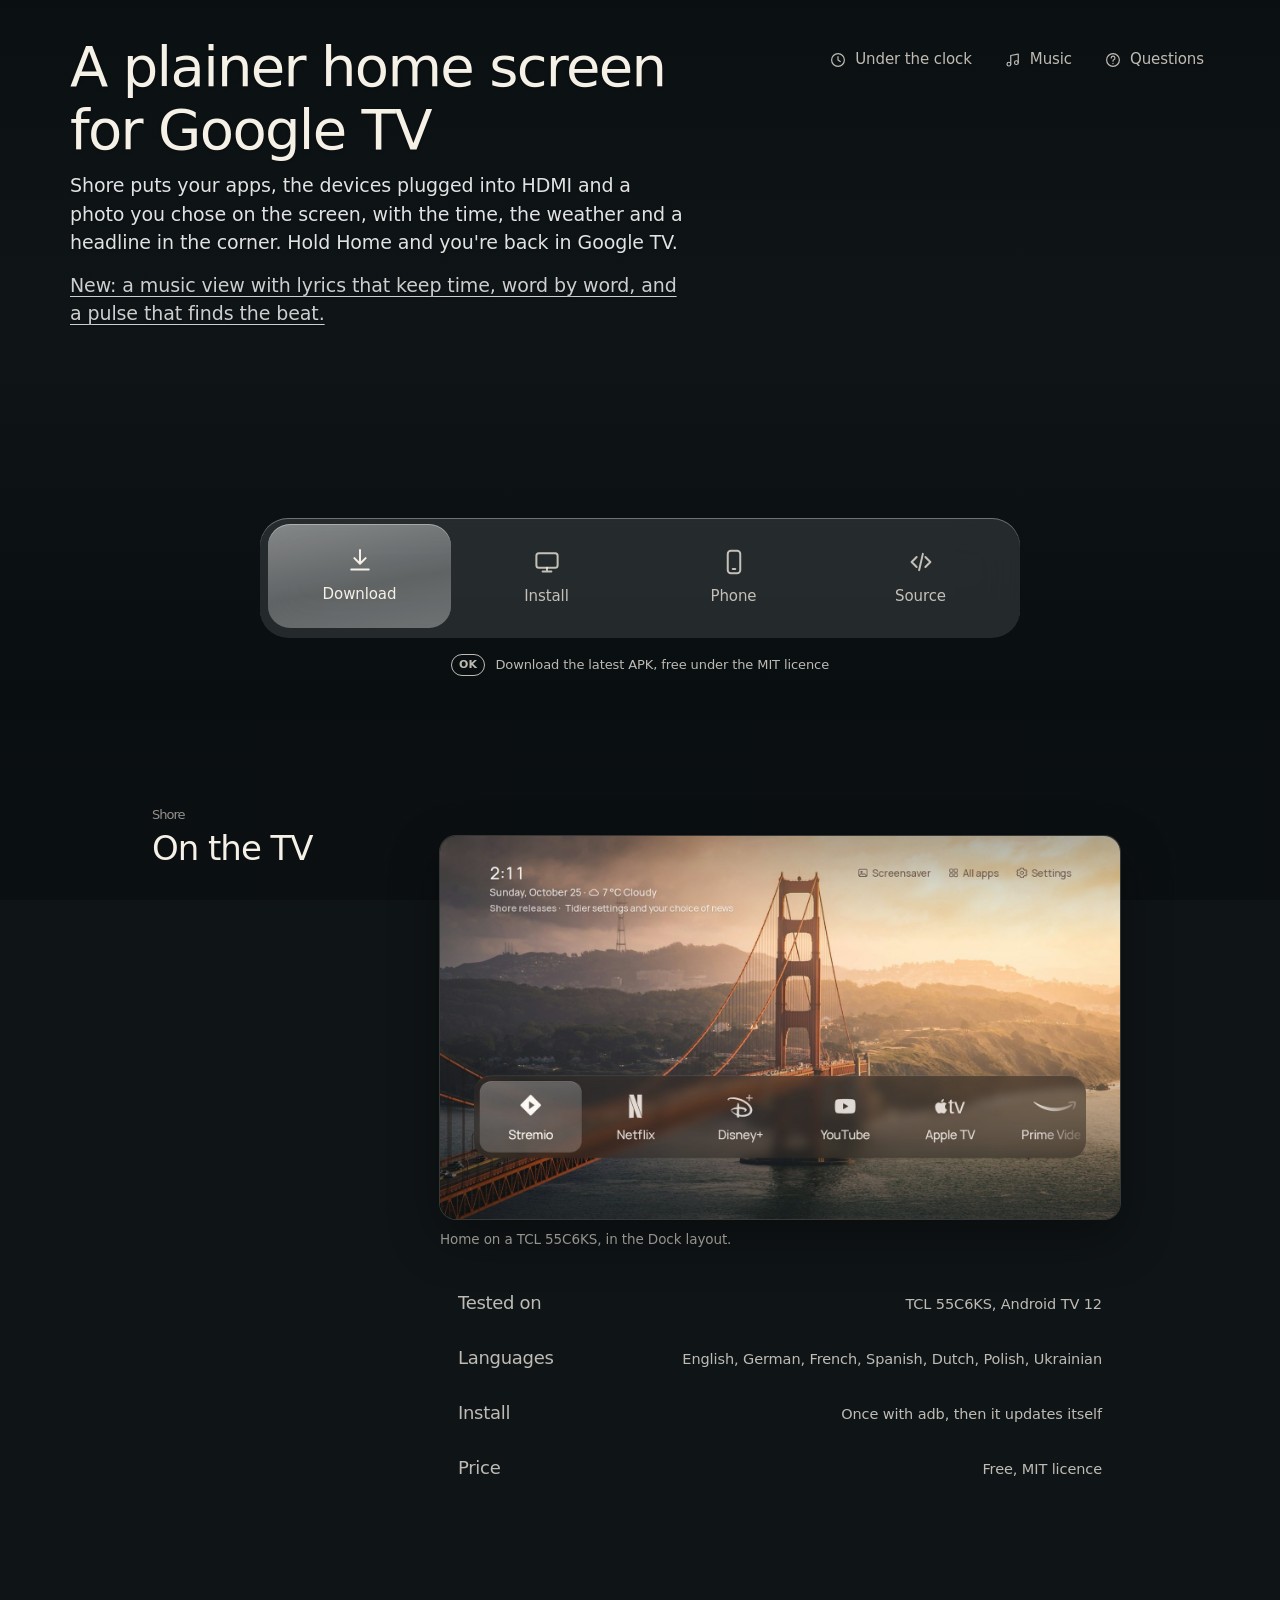
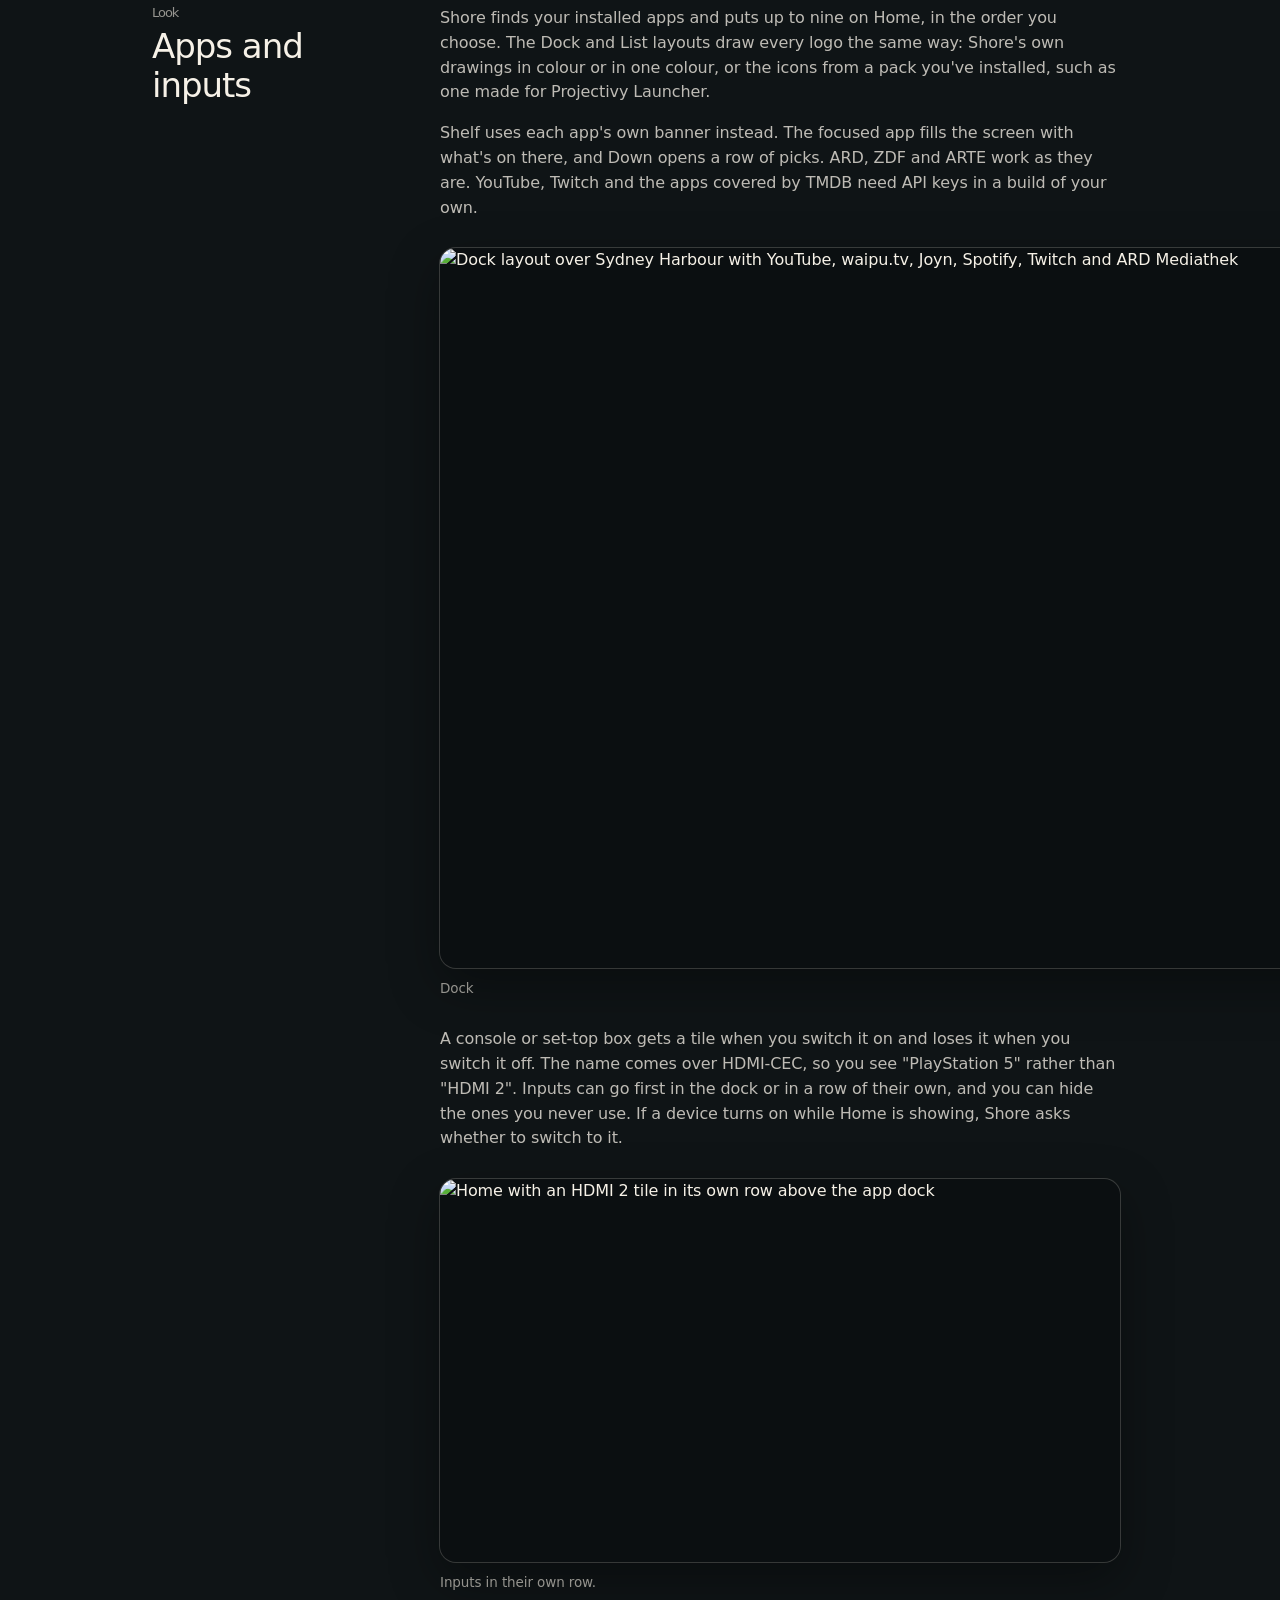
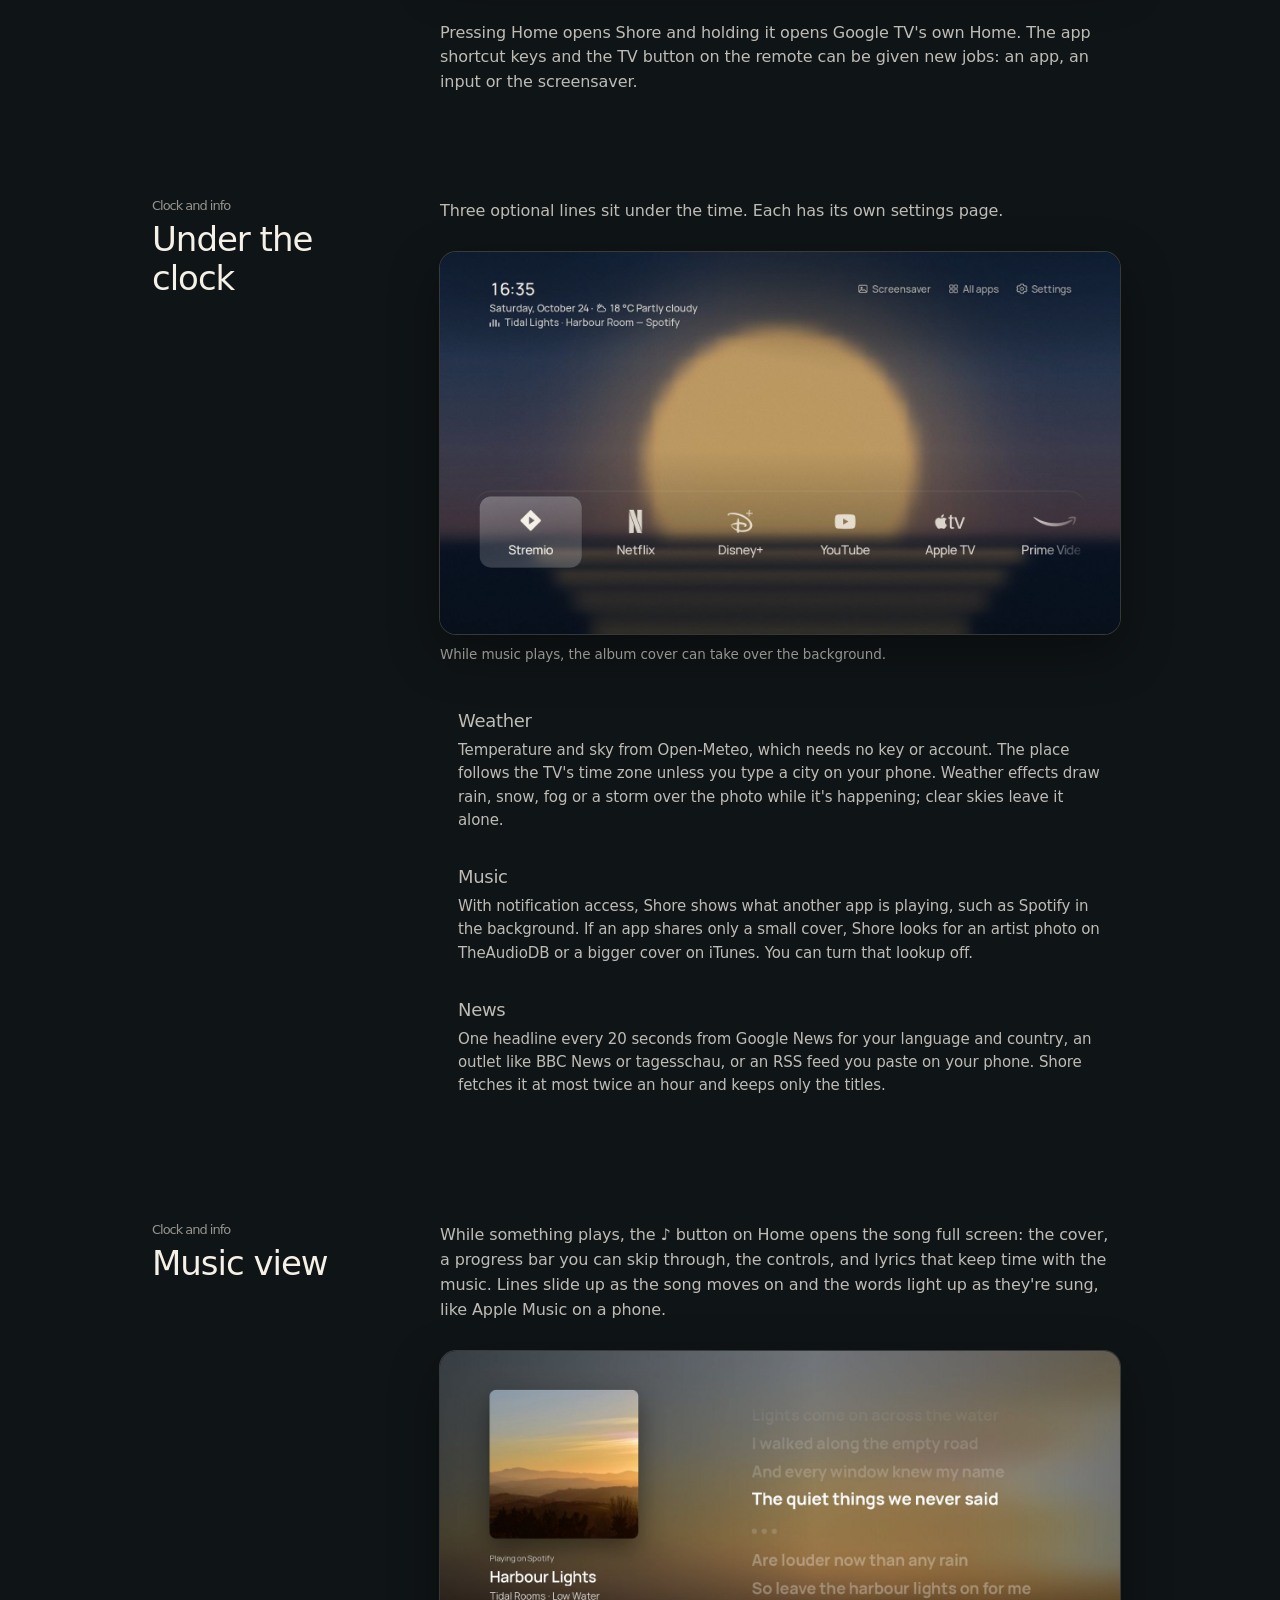
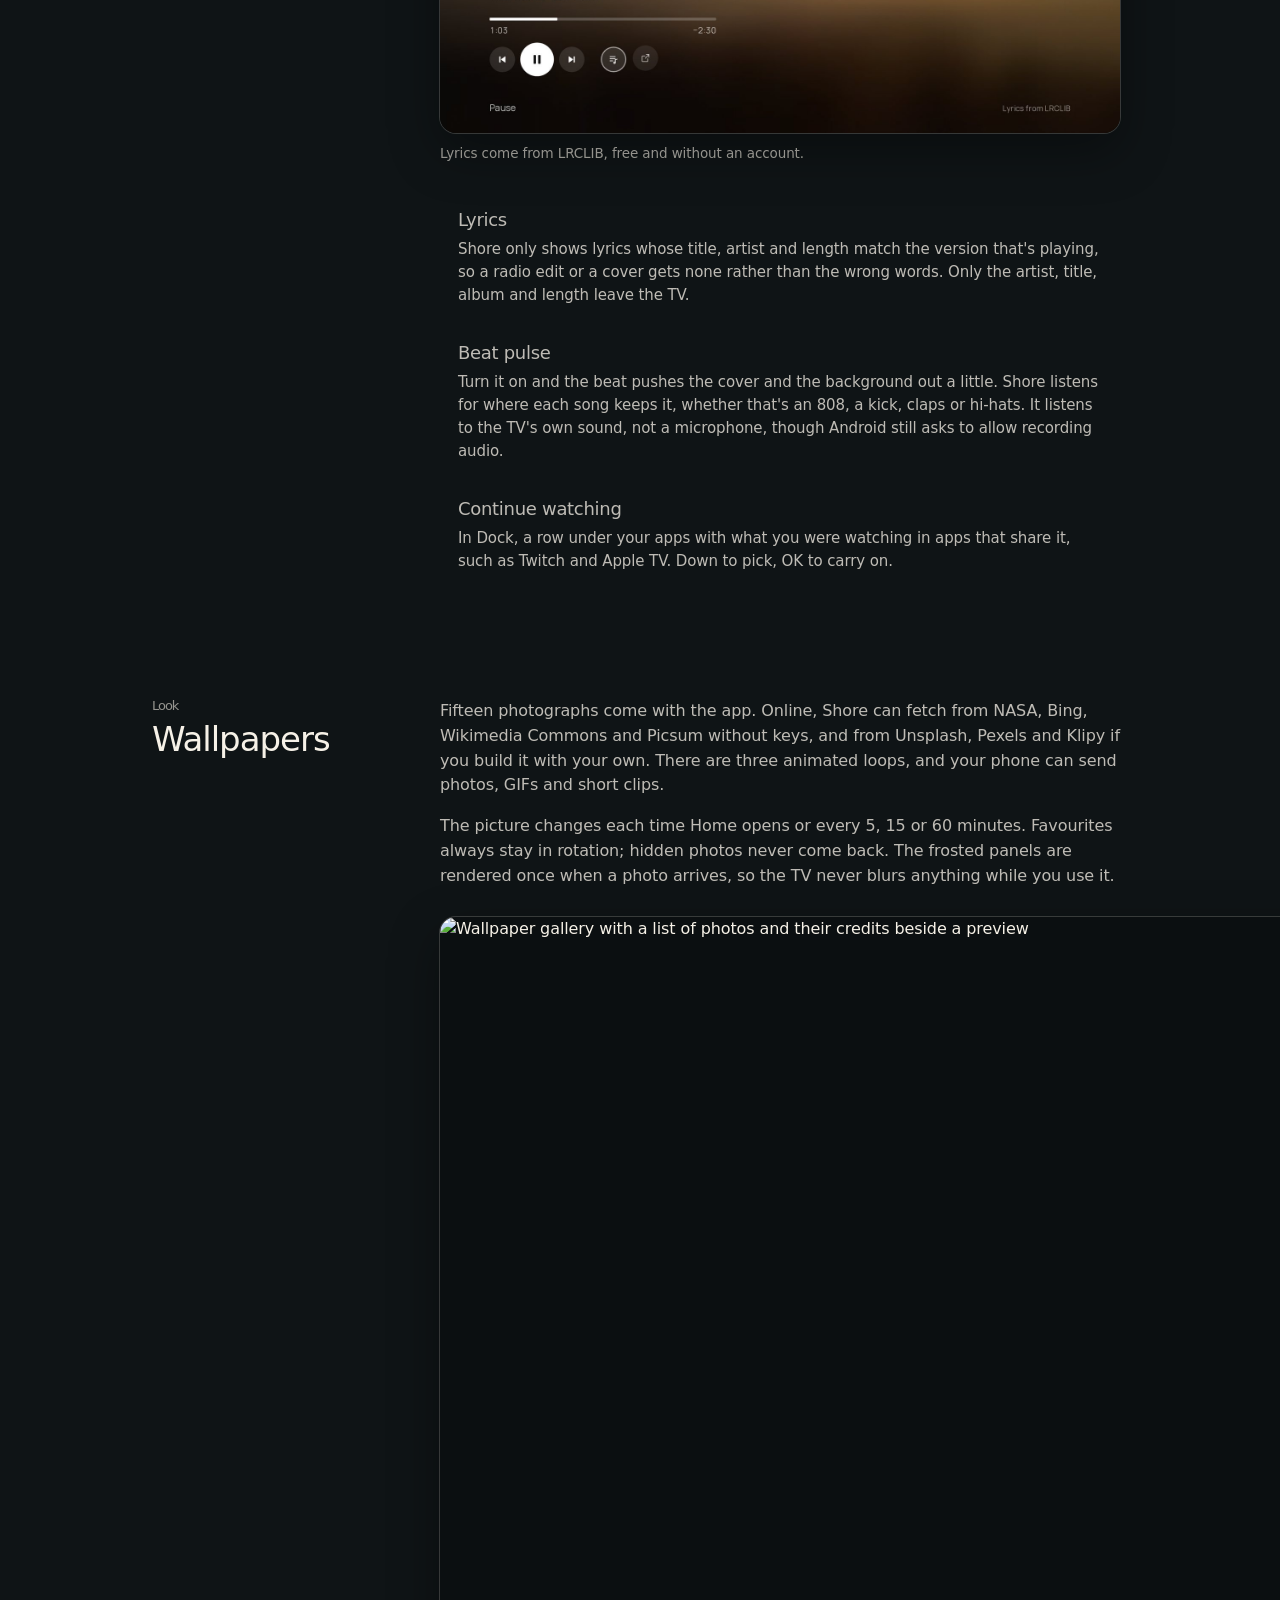
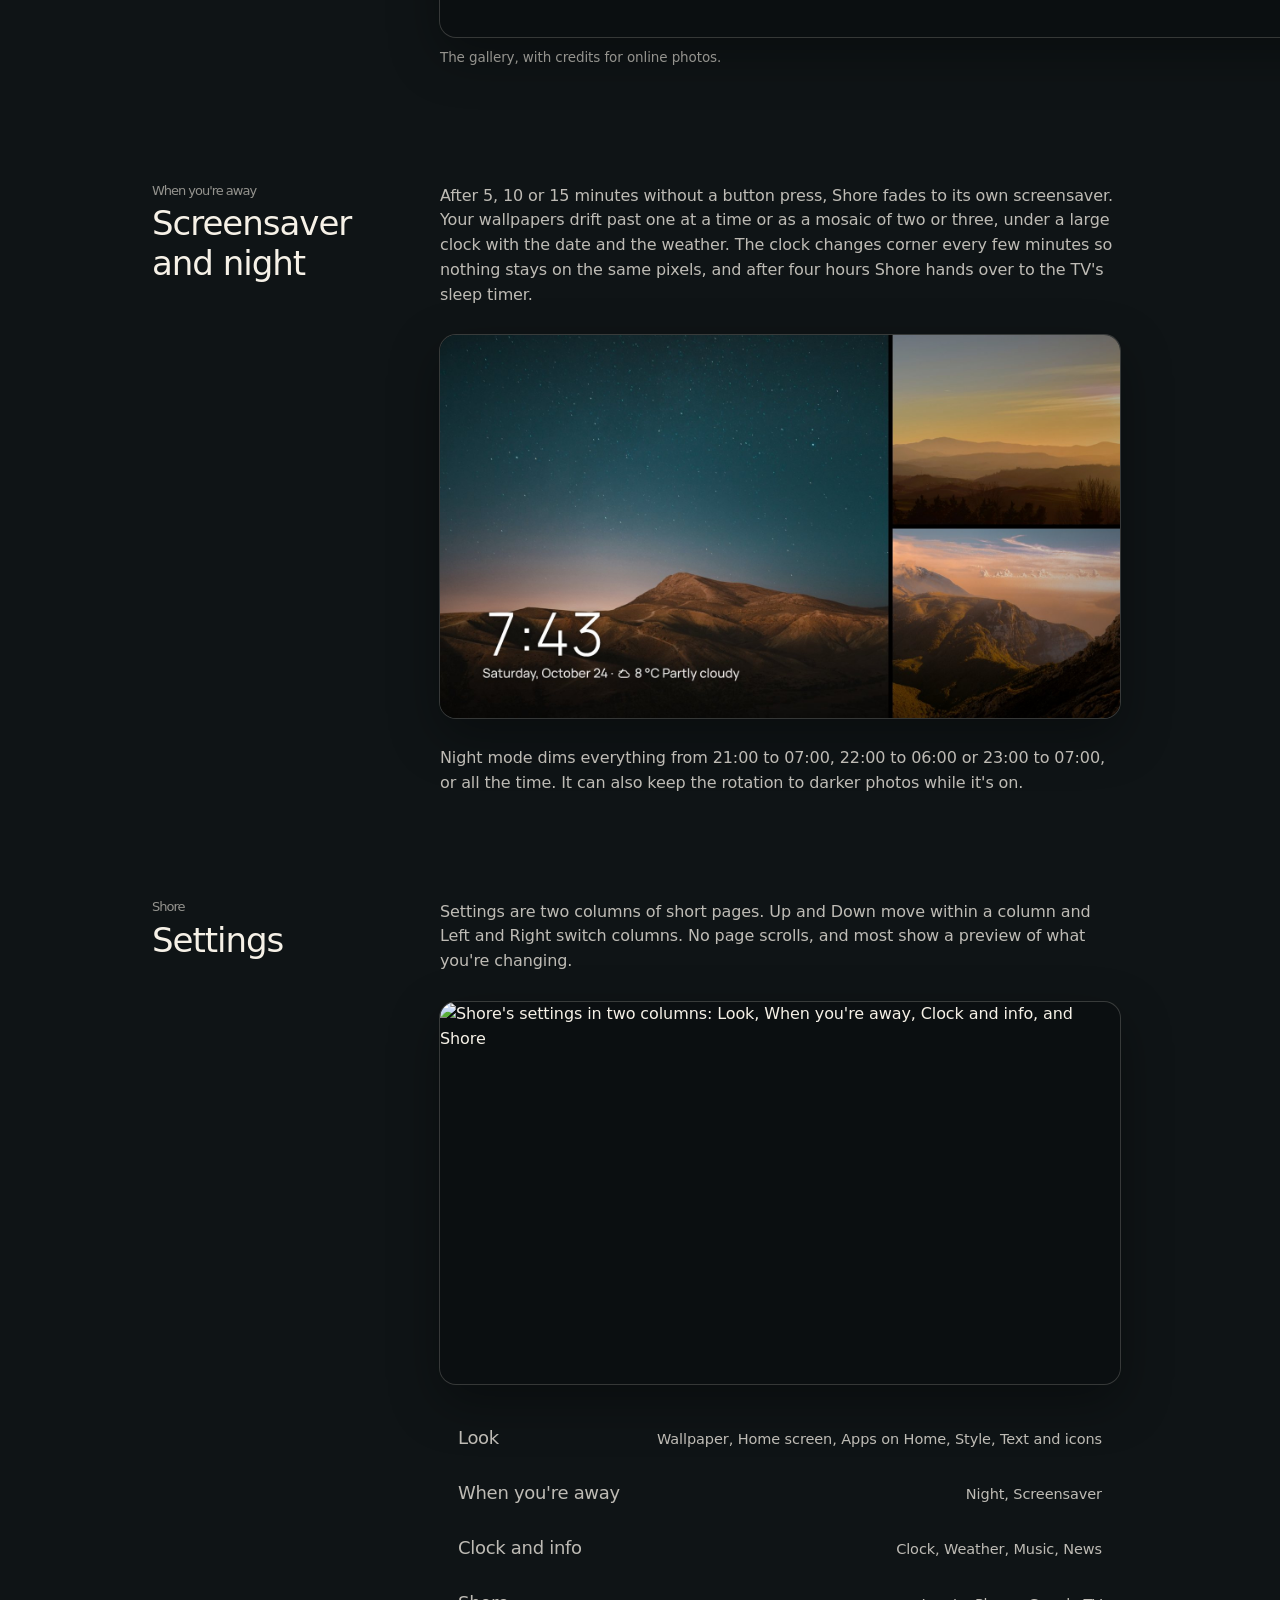
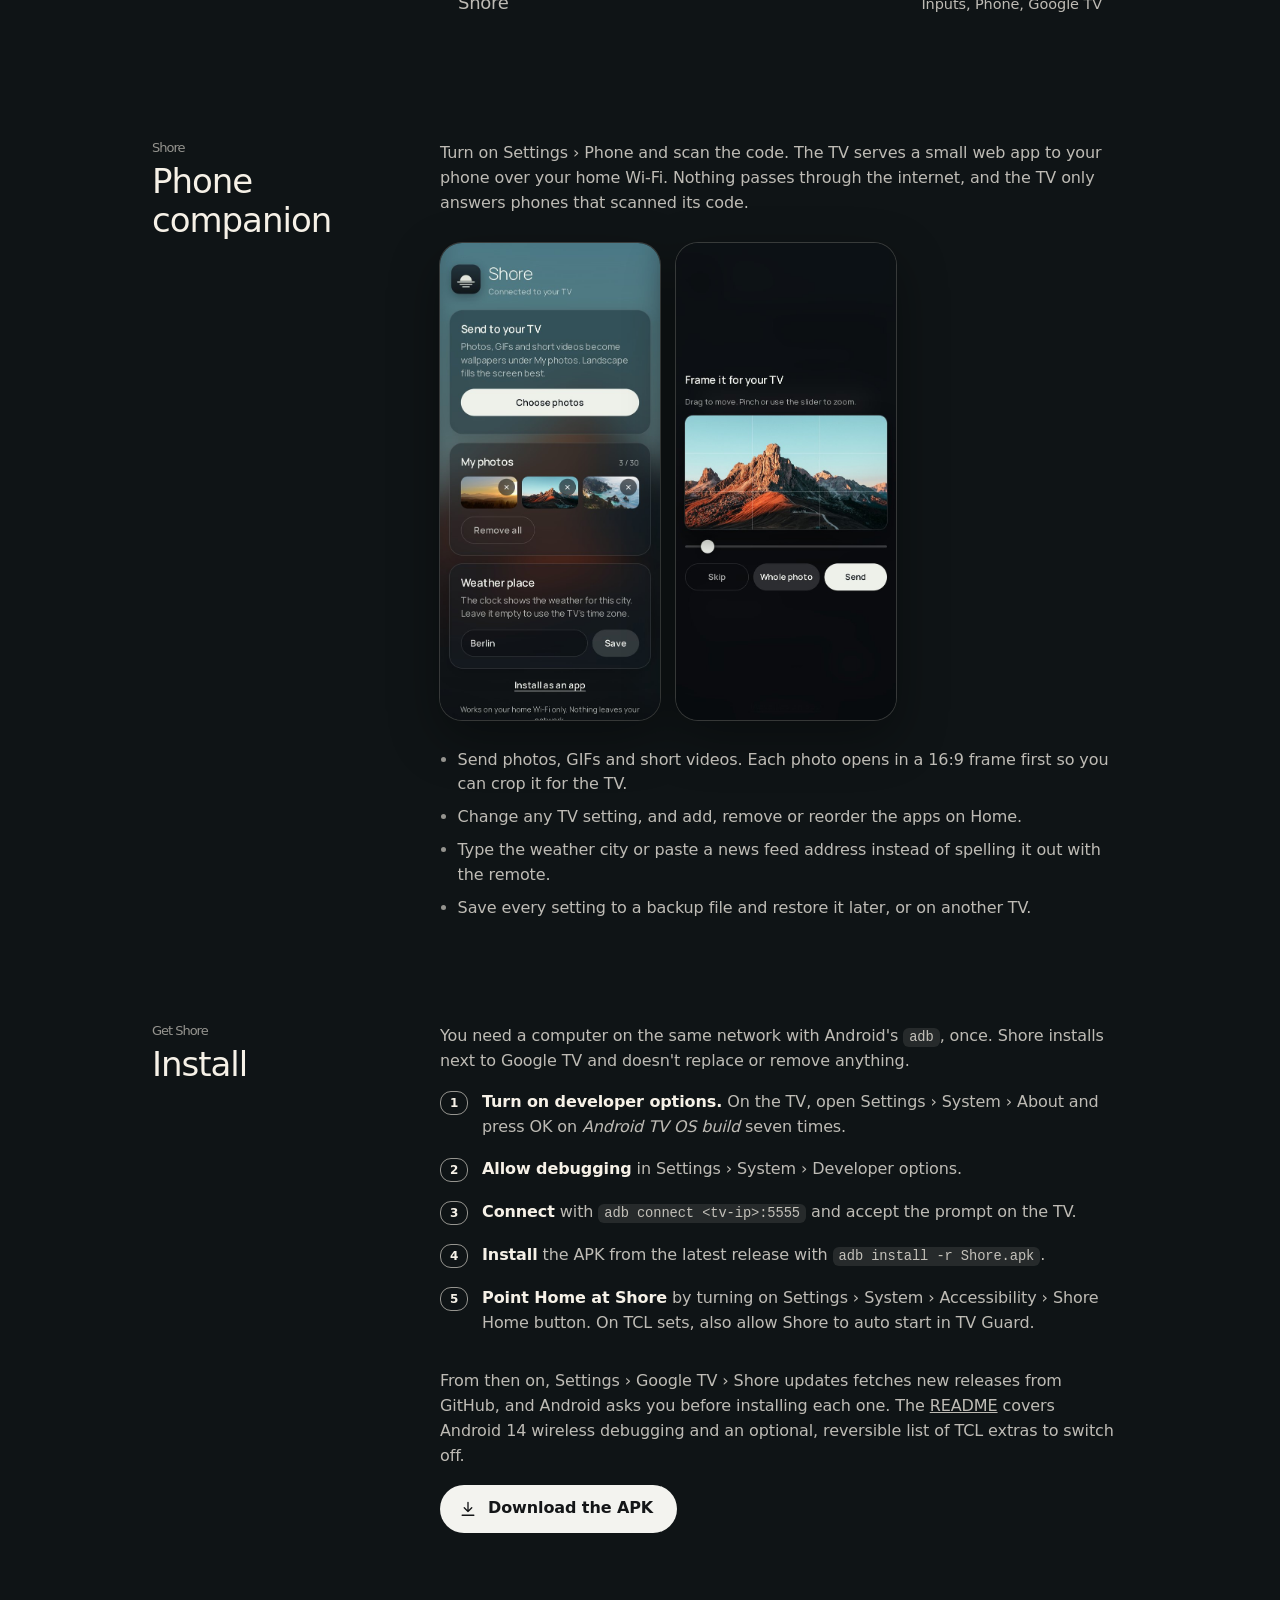
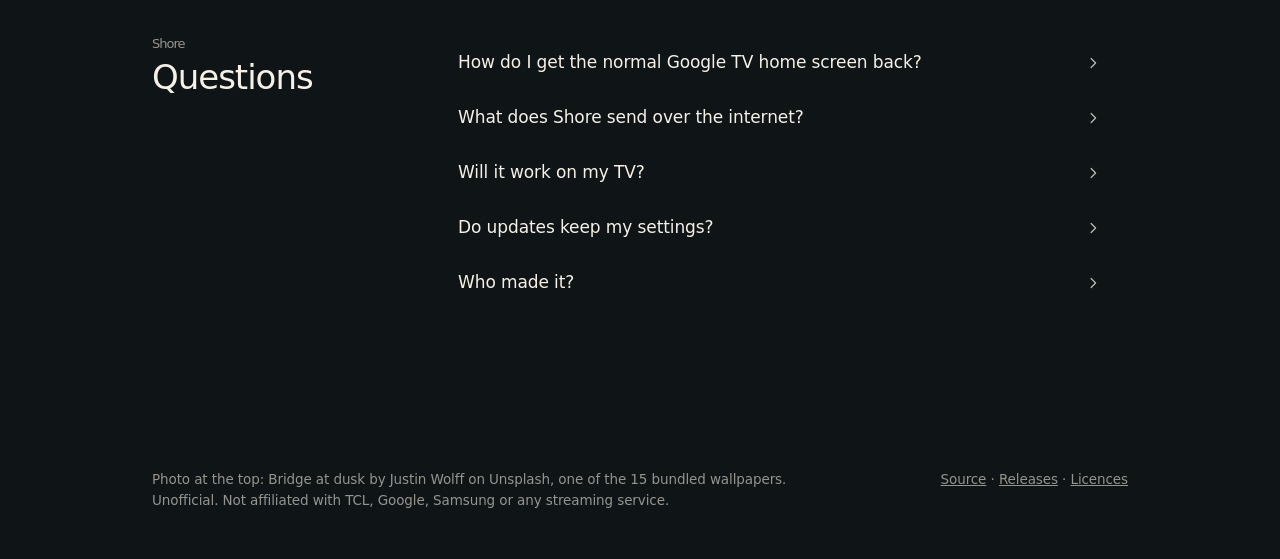
==== commit 80541844: "Mention the music view on the website and in the README" ====
--- a/site/index.html
+++ b/site/index.html
@@ -118,6 +118,8 @@
   .parts .row{padding:12px 14px}
   footer{padding:24px 16px 40px}
 }
+.caption .new{margin-top:14px}
+.caption .new a{color:inherit;text-decoration:underline;text-decoration-thickness:1px;text-underline-offset:4px;opacity:.9}
 @media (prefers-reduced-motion:reduce){*{transition:none!important}}
 </style>
 </head>
@@ -129,6 +131,7 @@
     <div class="caption">
       <h1>A plainer home screen for Google&nbsp;TV</h1>
       <p>Shore puts your apps, the devices plugged into HDMI and a photo you chose on the screen, with the time, the weather and a headline in the corner. Hold Home and you're back in Google TV.</p>
+      <p class="new"><a href="#music">New: a music view with lyrics that keep time, word by word, and a pulse that finds the beat.</a></p>
     </div>
     <nav class="utils" aria-label="Sections">
       <a href="#clock"><svg class="ico" viewBox="0 0 24 24"><circle cx="12" cy="12" r="8.5"/><path d="M12 7.5V12l3 2"/></svg>Under the clock</a>
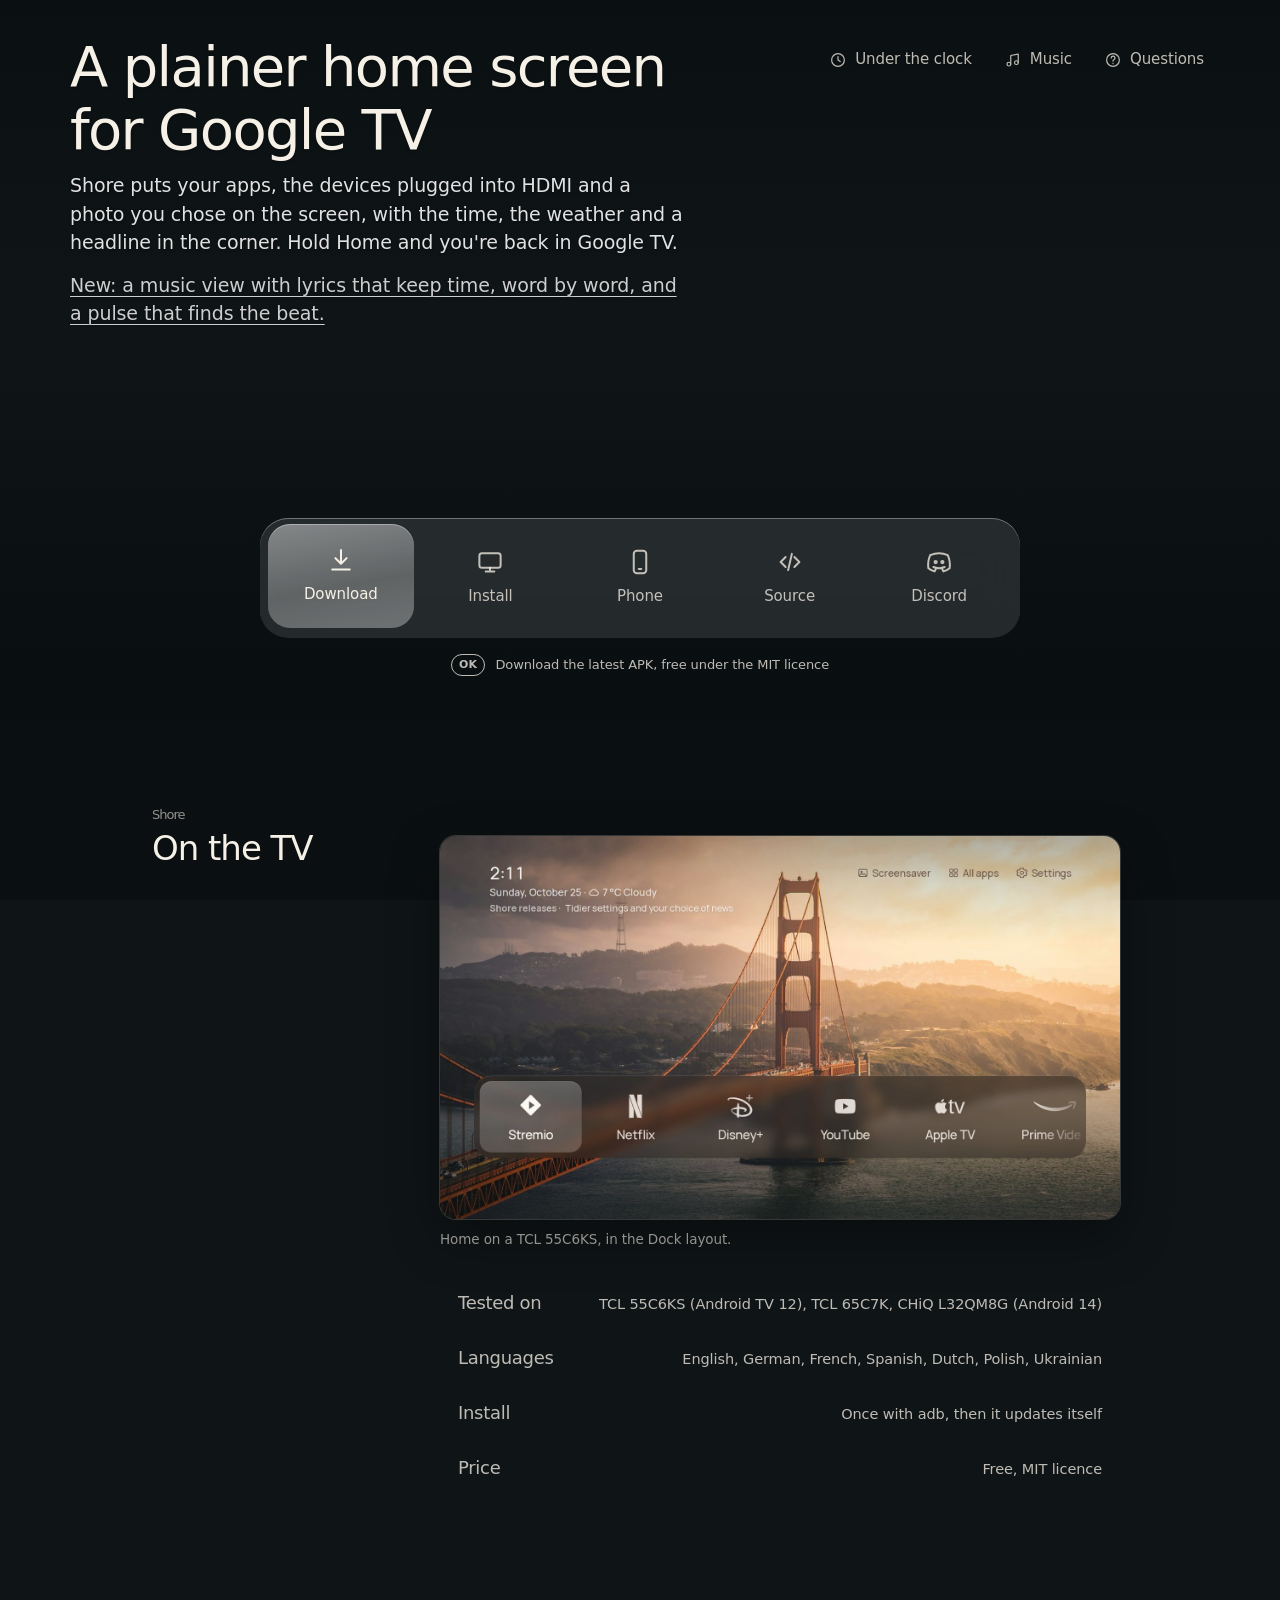
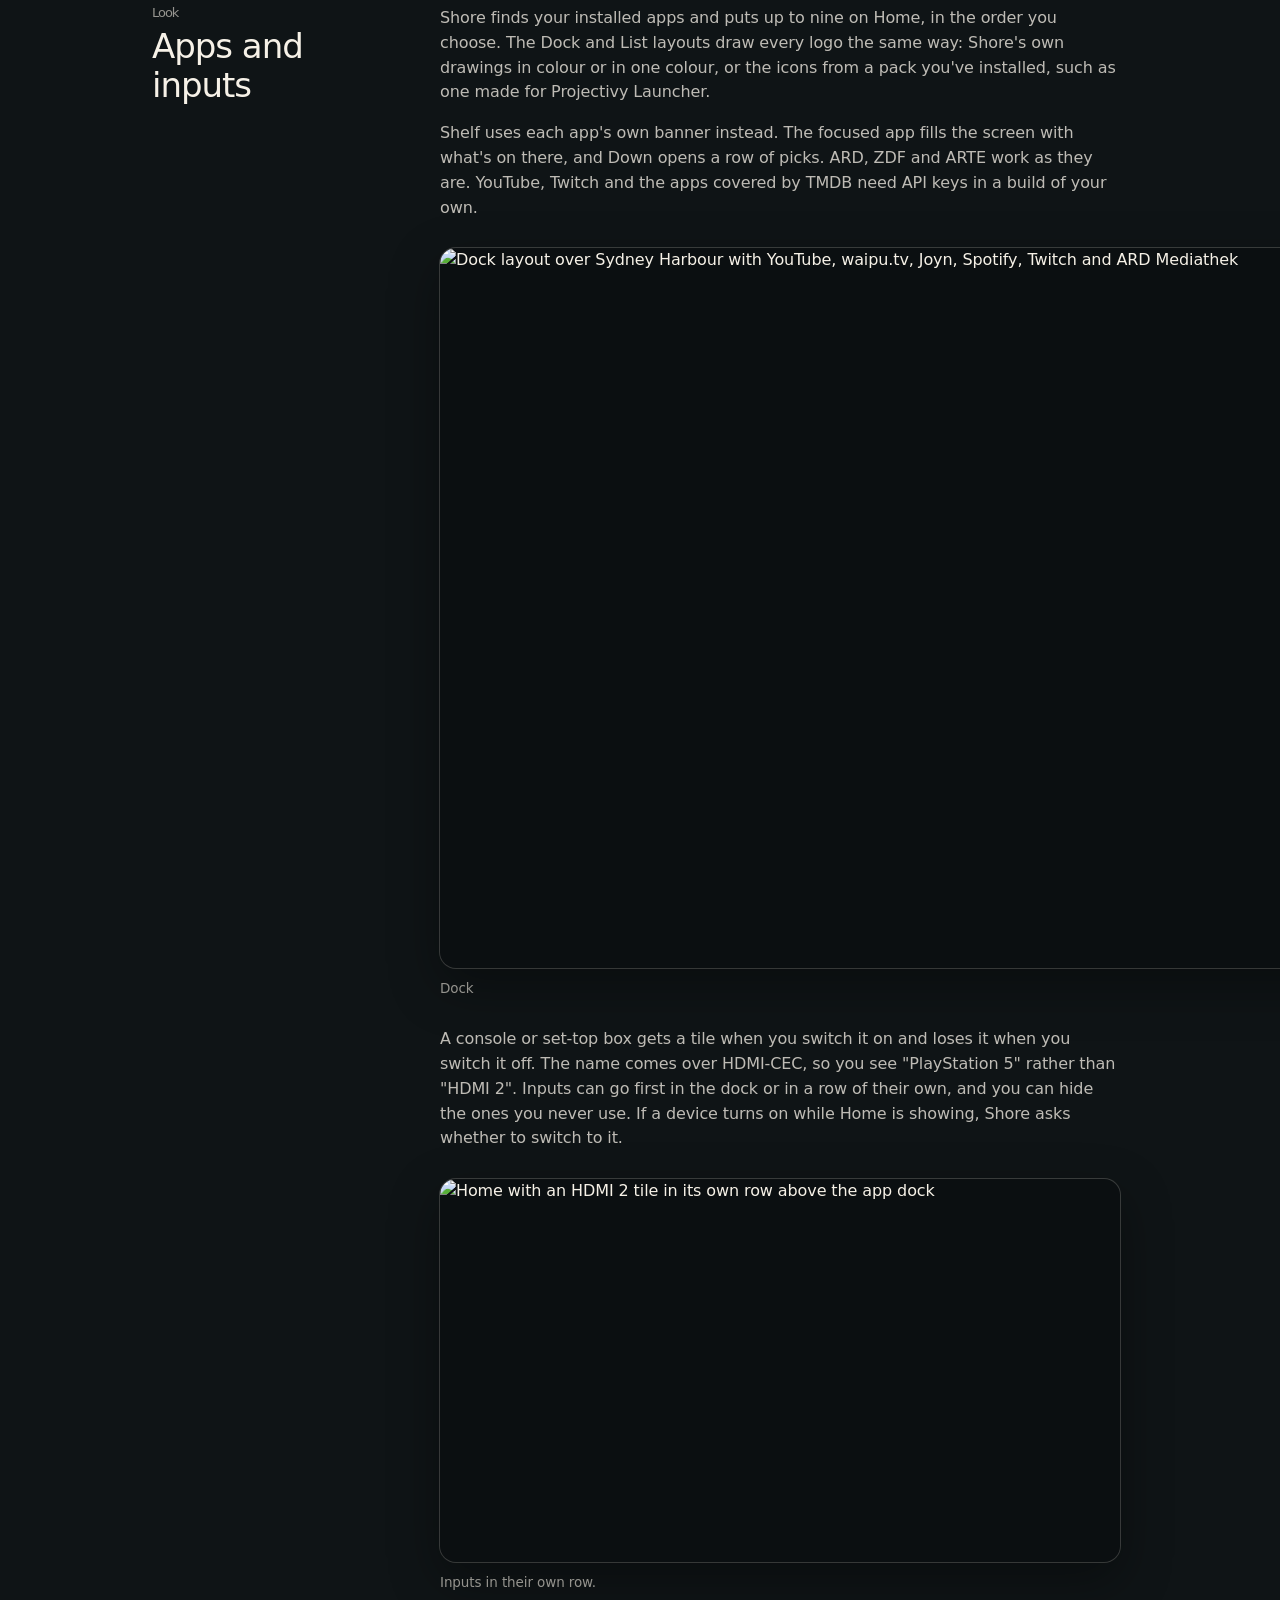
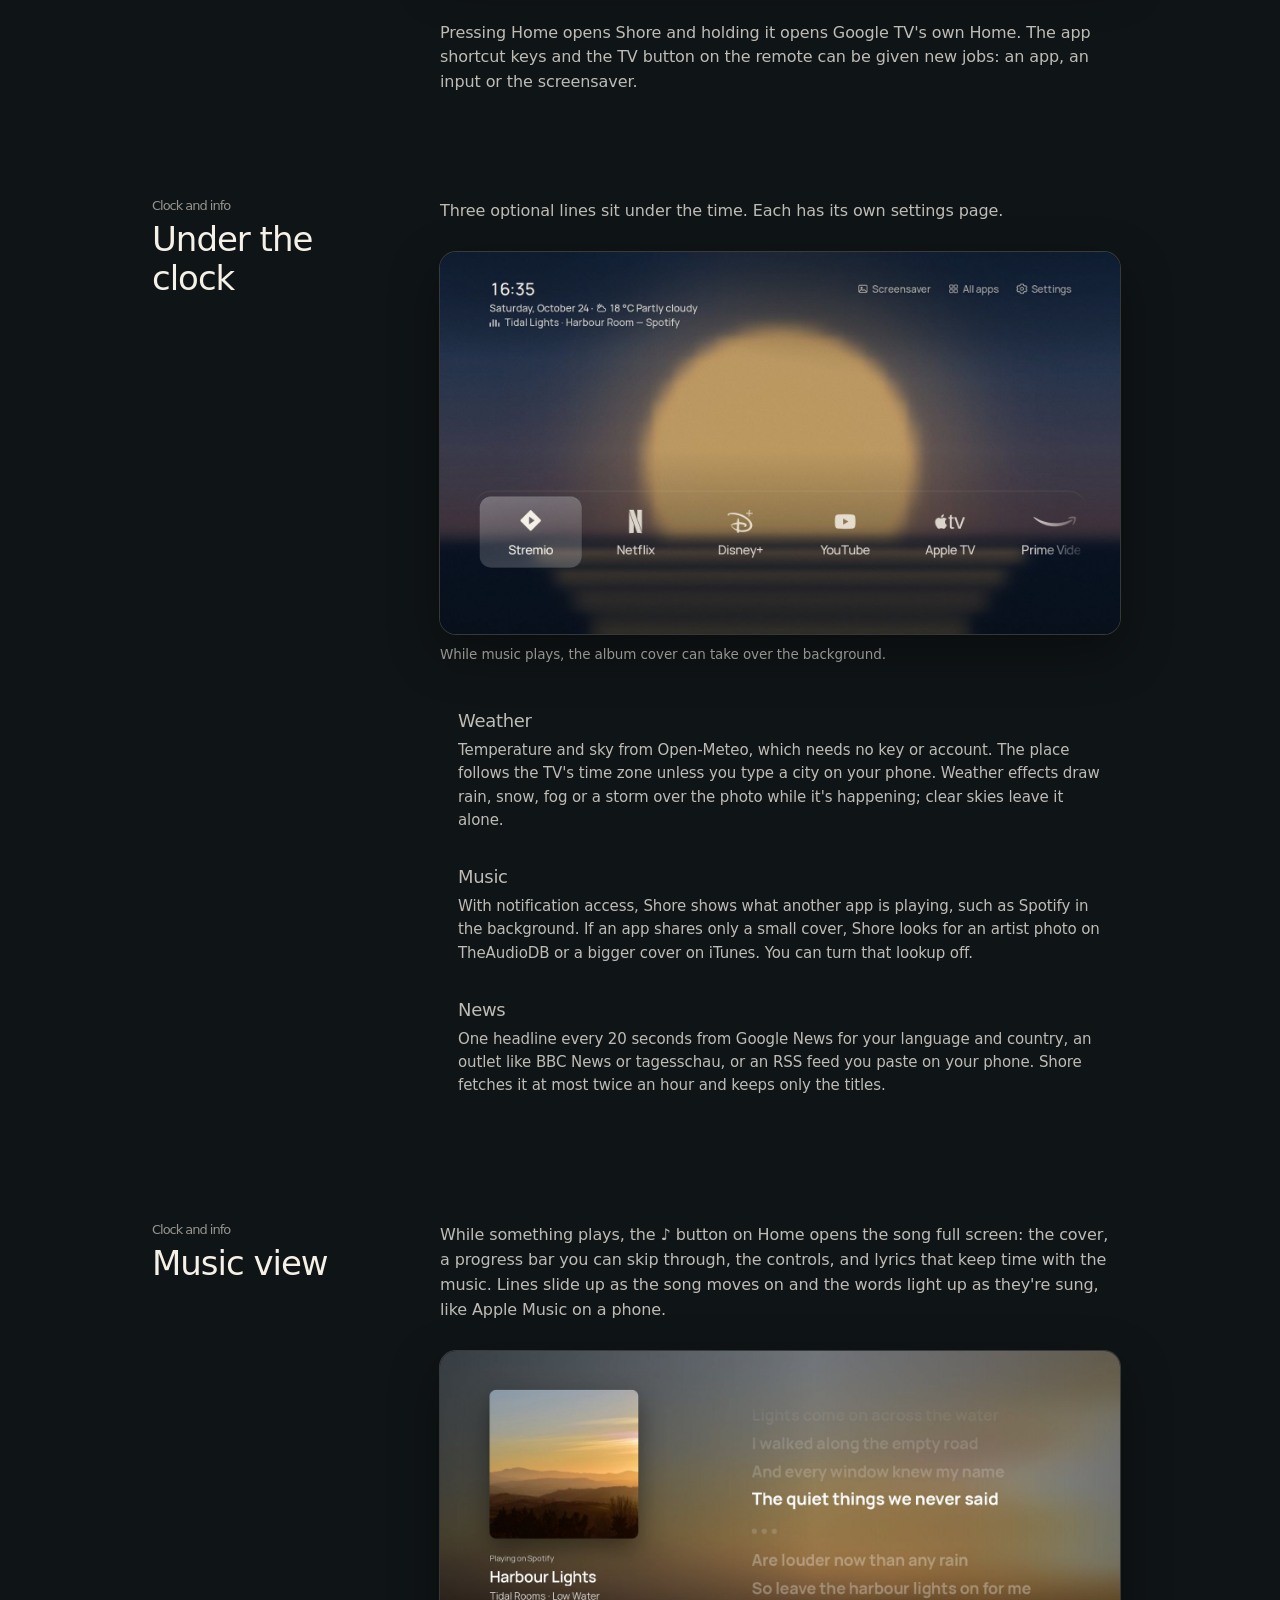
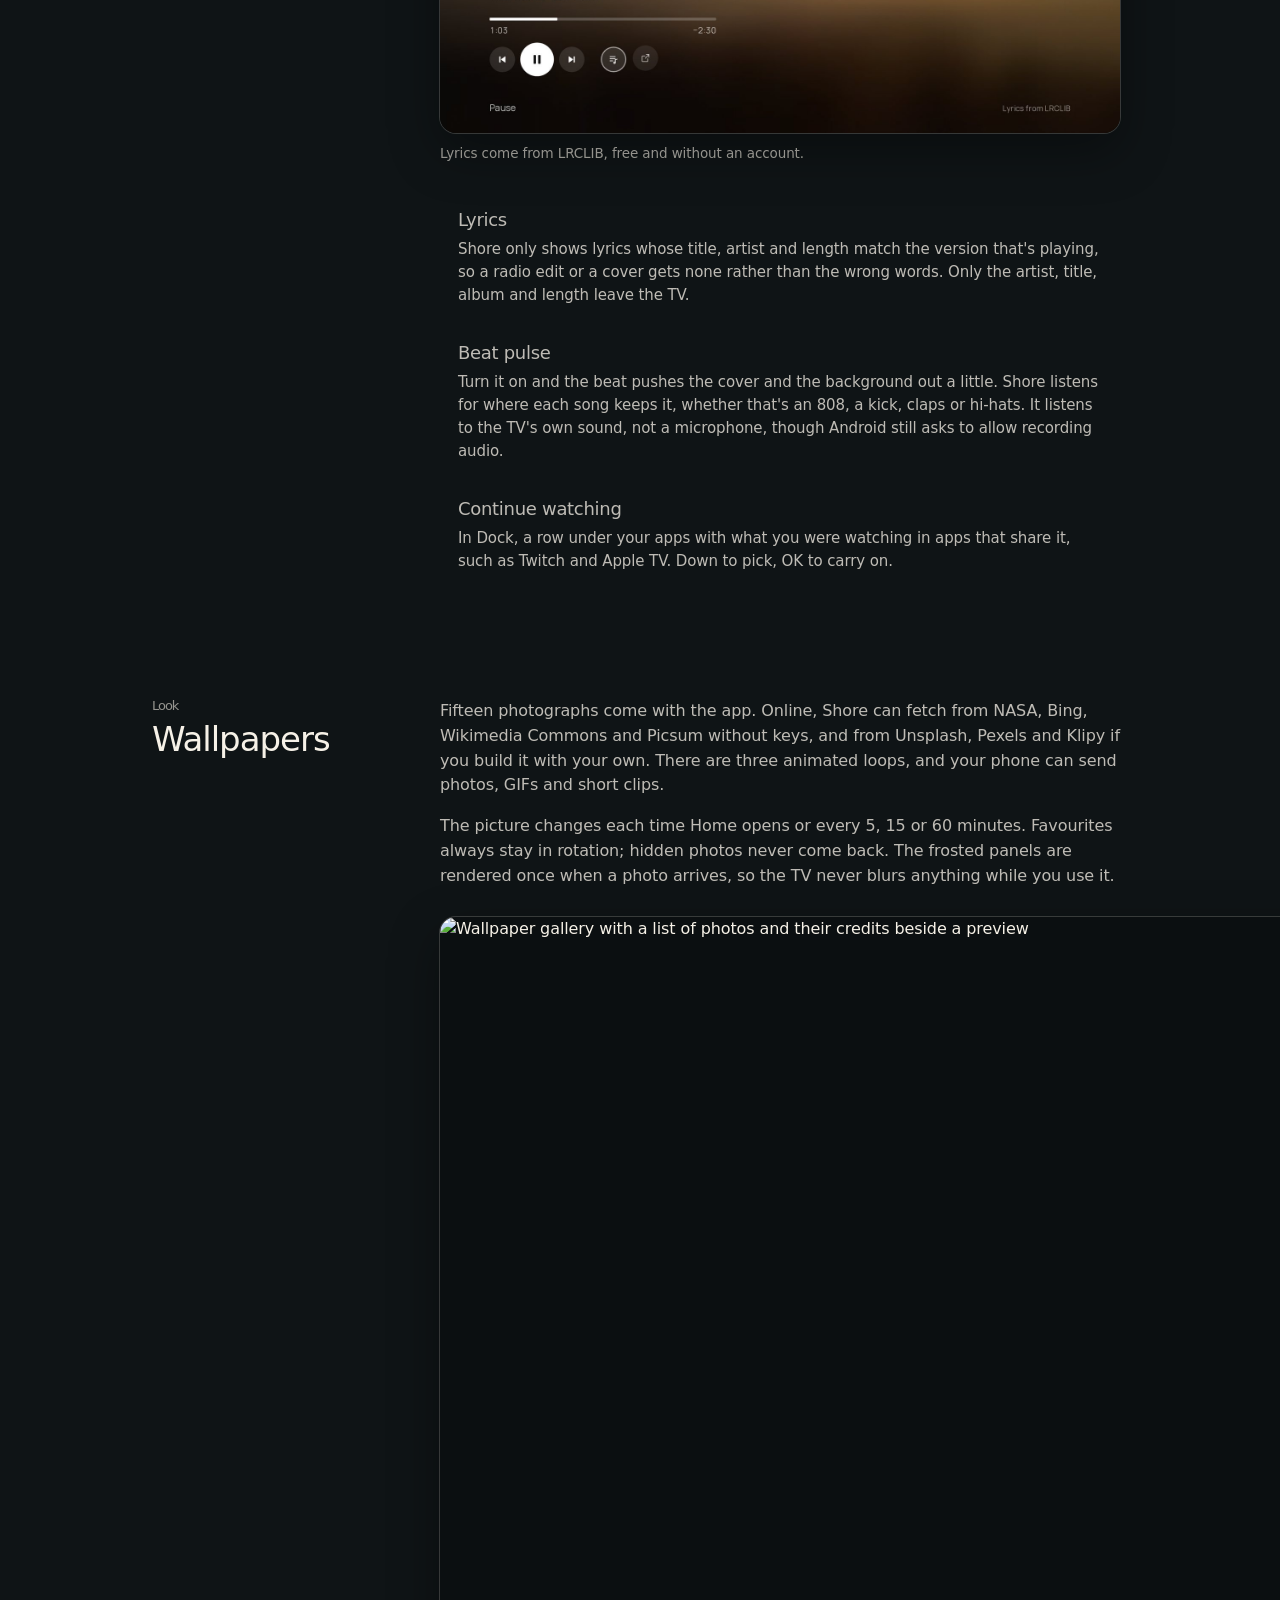
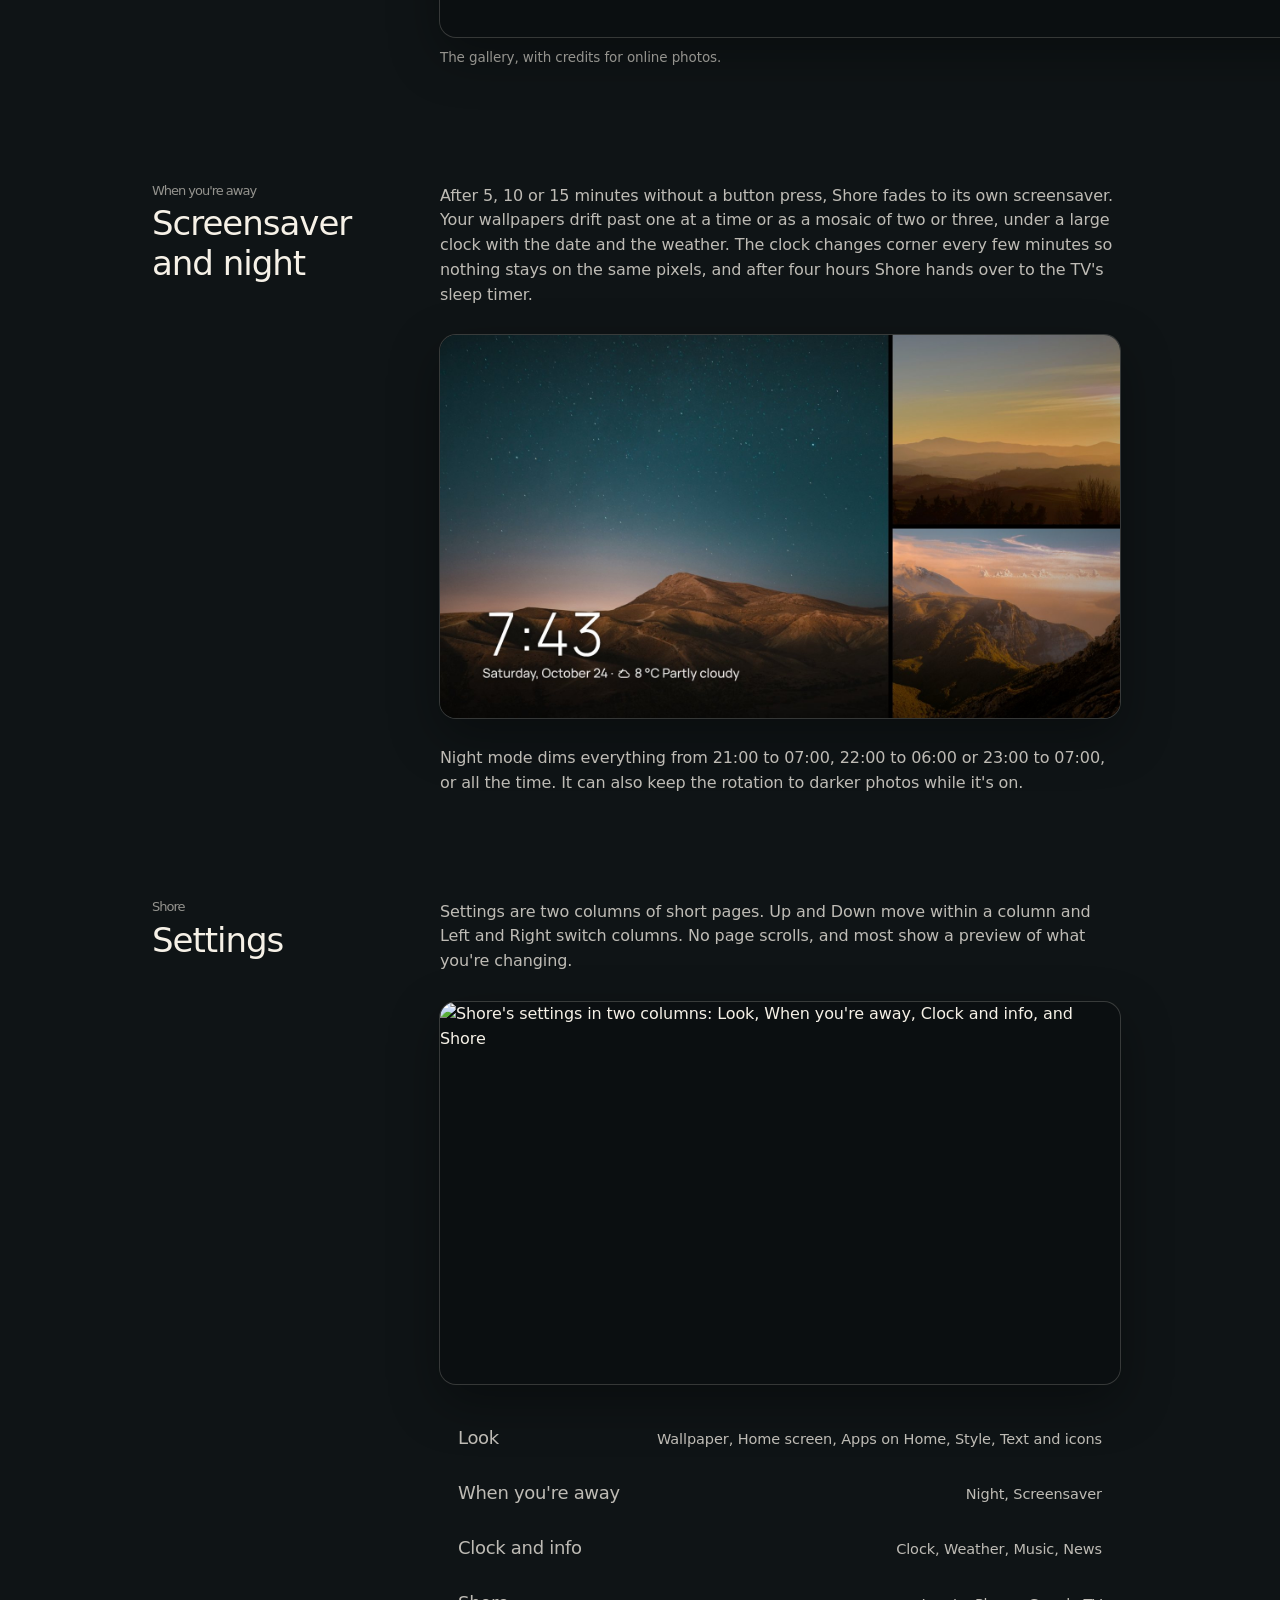
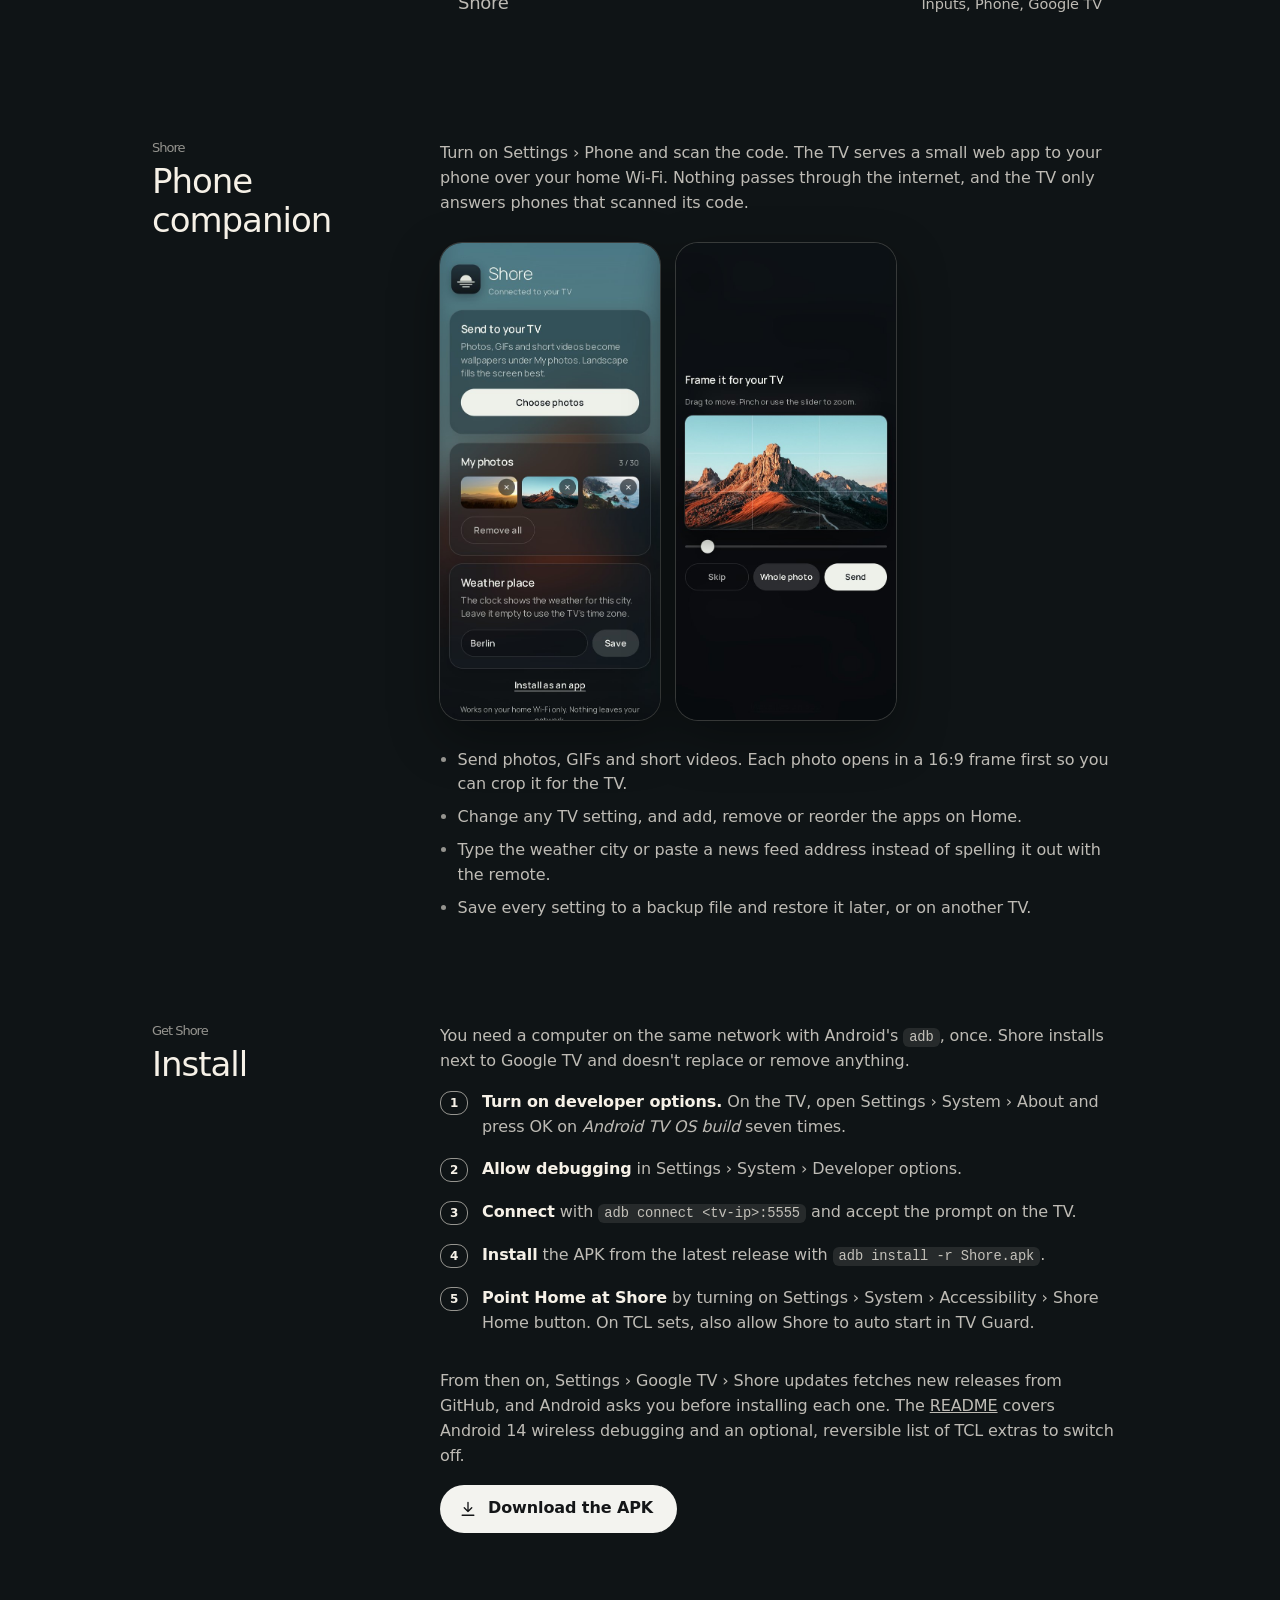
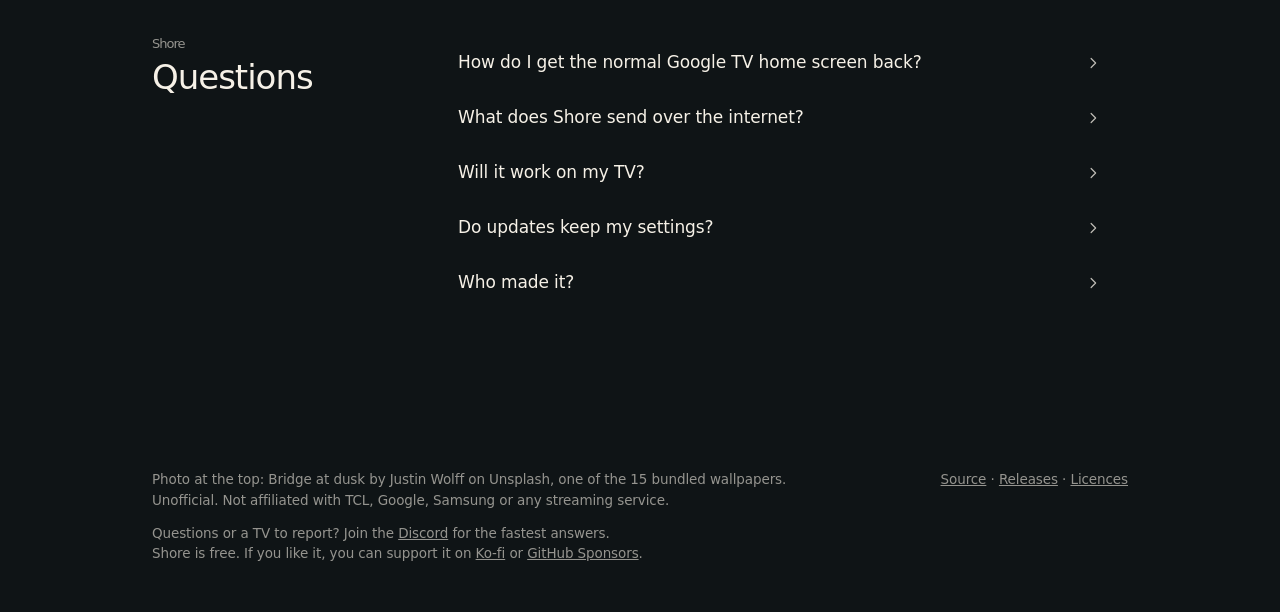
==== commit d9da0b2c: "Tester fixes: AM/PM, weather places, mono icons, Home button, settings overflow Release-title: Fixes" ====
--- a/site/index.html
+++ b/site/index.html
@@ -46,7 +46,7 @@
 .utils a{display:inline-flex;align-items:center;gap:8px;height:40px;padding:0 16px 0 12px;border-radius:20px;font-size:15px;text-decoration:none;color:#f6f1e7;opacity:.76;text-shadow:0 1px 2px rgba(14,10,6,.4);white-space:nowrap;transition:background-color 140ms linear,color 140ms linear}
 .utils .ico{width:18px;height:18px}
 .utils a:hover,.utils a:focus-visible{opacity:1;background:var(--solid);color:var(--solid-ink);text-shadow:none;outline:0}
-.dock{margin:auto auto 0;width:min(100%,760px);display:grid;grid-template-columns:repeat(4,1fr);gap:4px;padding:8px;border-radius:28px;background:rgba(255,255,255,.11);box-shadow:var(--edge);-webkit-backdrop-filter:blur(24px);backdrop-filter:blur(24px)}
+.dock{margin:auto auto 0;width:min(100%,760px);display:grid;grid-template-columns:repeat(5,1fr);gap:4px;padding:8px;border-radius:28px;background:rgba(255,255,255,.11);box-shadow:var(--edge);-webkit-backdrop-filter:blur(24px);backdrop-filter:blur(24px)}
 .tile{display:flex;flex-direction:column;align-items:center;justify-content:center;gap:8px;height:104px;border-radius:22px;text-decoration:none;font-size:15px;color:var(--mute);transition:background 140ms linear,color 140ms linear,transform 180ms var(--ease)}
 .tile .ico{width:30px;height:30px}
 .tile:hover,.tile:focus-visible,.dock:not(:hover):not(:focus-within) .tile.first{background:var(--lift);box-shadow:var(--edge);color:var(--ink);transform:translateY(-2px);outline:0}
@@ -144,6 +144,7 @@
     <a class="tile" href="#install"><svg class="ico" viewBox="0 0 24 24"><rect x="3.5" y="5" width="17" height="11.5" rx="2"/><path d="M8.5 19.5h7M12 16.5v3"/></svg>Install</a>
     <a class="tile" href="#phone"><svg class="ico" viewBox="0 0 24 24"><rect x="7" y="3" width="10" height="18" rx="2.5"/><path d="M11 17.5h2"/></svg>Phone</a>
     <a class="tile" href="https://github.com/taynotfound/shore"><svg class="ico" viewBox="0 0 24 24"><path d="m8.5 8-4 4 4 4M15.5 8l4 4-4 4M13.5 5.5l-3 13"/></svg>Source</a>
+    <a class="tile" href="https://discord.gg/z6C4Mj9VPK"><svg class="ico" viewBox="0 0 24 24"><path d="M5 6.5c4.5-2 9.5-2 14 0 1.6 3.5 2 7 1.5 10.5-1.5 1.2-3.2 2-5 2.5l-1-2M5 6.5C3.4 10 3 13.5 3.5 17c1.5 1.2 3.2 2 5 2.5l1-2M7.5 16c3 1.3 6 1.3 9 0"/><circle cx="9.3" cy="12" r=".9"/><circle cx="14.7" cy="12" r=".9"/></svg>Discord</a>
   </nav>
   <p class="hint"><span class="key">OK</span>Download the latest APK, free under the MIT licence</p>
 </header>
@@ -154,7 +155,7 @@
   <div class="body">
     <figure><div class="shot"><img src="shots/home-news.jpg" width="1600" height="900" alt="Shore's Home screen over the Golden Gate Bridge: the time, the date, 7 °C and cloudy, one headline, and a dock with Stremio, Netflix, Disney+, YouTube, Apple TV and Prime Video"></div><figcaption>Home on a TCL 55C6KS, in the Dock layout.</figcaption></figure>
     <ul class="rows">
-      <li class="row"><b>Tested on</b><span>TCL 55C6KS, Android TV 12</span></li>
+      <li class="row"><b>Tested on</b><span>TCL 55C6KS (Android TV 12), TCL 65C7K, CHiQ L32QM8G (Android 14)</span></li>
       <li class="row"><b>Languages</b><span>English, German, French, Spanish, Dutch, Polish, Ukrainian</span></li>
       <li class="row"><b>Install</b><span>Once with adb, then it updates itself</span></li>
       <li class="row"><b>Price</b><span>Free, MIT licence</span></li>
@@ -276,7 +277,7 @@
   <div class="body">
     <details><summary>How do I get the normal Google TV home screen back?<svg class="ico" viewBox="0 0 24 24"><path d="m9.5 6 6 6-6 6"/></svg></summary><p>Hold Home for a second. To stop Home opening Shore altogether, turn off Shore Home button in Accessibility, or uninstall Shore.</p></details>
     <details><summary>What does Shore send over the internet?<svg class="ico" viewBox="0 0 24 24"><path d="m9.5 6 6 6-6 6"/></svg></summary><p>Only what the features you turned on need: weather from Open-Meteo, headlines from your news source, photos from the wallpaper sources you ticked, Top Shelf picks, and the artist and title for album art if you allow it. There are no accounts, analytics or ads.</p></details>
-    <details><summary>Will it work on my TV?<svg class="ico" viewBox="0 0 24 24"><path d="m9.5 6 6 6-6 6"/></svg></summary><p>It's built and tested on a TCL 55C6KS with Google TV on Android 12. It's an ordinary Android TV app, so other Google TV and Android TV devices will probably work, but nobody has checked yet.</p></details>
+    <details><summary>Will it work on my TV?<svg class="ico" viewBox="0 0 24 24"><path d="m9.5 6 6 6-6 6"/></svg></summary><p>It's built on a TCL 55C6KS with Google TV on Android 12, and people have it running on a TCL 65C7K and a CHiQ L32QM8G with Android 14. It's an ordinary Android TV app, so other Google TV and Android TV devices will probably work too.</p></details>
     <details><summary>Do updates keep my settings?<svg class="ico" viewBox="0 0 24 24"><path d="m9.5 6 6 6-6 6"/></svg></summary><p>Yes. Your settings and photos stay. A copy you built yourself is signed with a different key, so it tells you about new versions instead of installing them.</p></details>
     <details><summary>Who made it?<svg class="ico" viewBox="0 0 24 24"><path d="m9.5 6 6 6-6 6"/></svg></summary><p>Shore is a fork of <a href="https://github.com/nthnclrk/CleanFrame">CleanFrame</a> by Nathan Clark, which was written for Samsung's The Frame. Both are MIT licensed. Fonts, photos and app logos keep their own licences, listed in <a href="https://github.com/taynotfound/shore/blob/main/THIRD_PARTY_NOTICES.md">THIRD_PARTY_NOTICES.md</a>.</p></details>
   </div>
@@ -286,6 +287,7 @@
 <footer>
   <p>Photo at the top: Bridge at dusk by Justin Wolff on Unsplash, one of the 15 bundled wallpapers.<br>Unofficial. Not affiliated with TCL, Google, Samsung or any streaming service.</p>
   <p><a href="https://github.com/taynotfound/shore">Source</a> · <a href="https://github.com/taynotfound/shore/releases">Releases</a> · <a href="https://github.com/taynotfound/shore/blob/main/THIRD_PARTY_NOTICES.md">Licences</a></p>
+  <p>Questions or a TV to report? Join the <a href="https://discord.gg/z6C4Mj9VPK">Discord</a> for the fastest answers.<br>Shore is free. If you like it, you can support it on <a href="https://ko-fi.com/taygotkofi">Ko-fi</a> or <a href="https://github.com/sponsors/taynotfound">GitHub Sponsors</a>.</p>
 </footer>
 </body>
 </html>
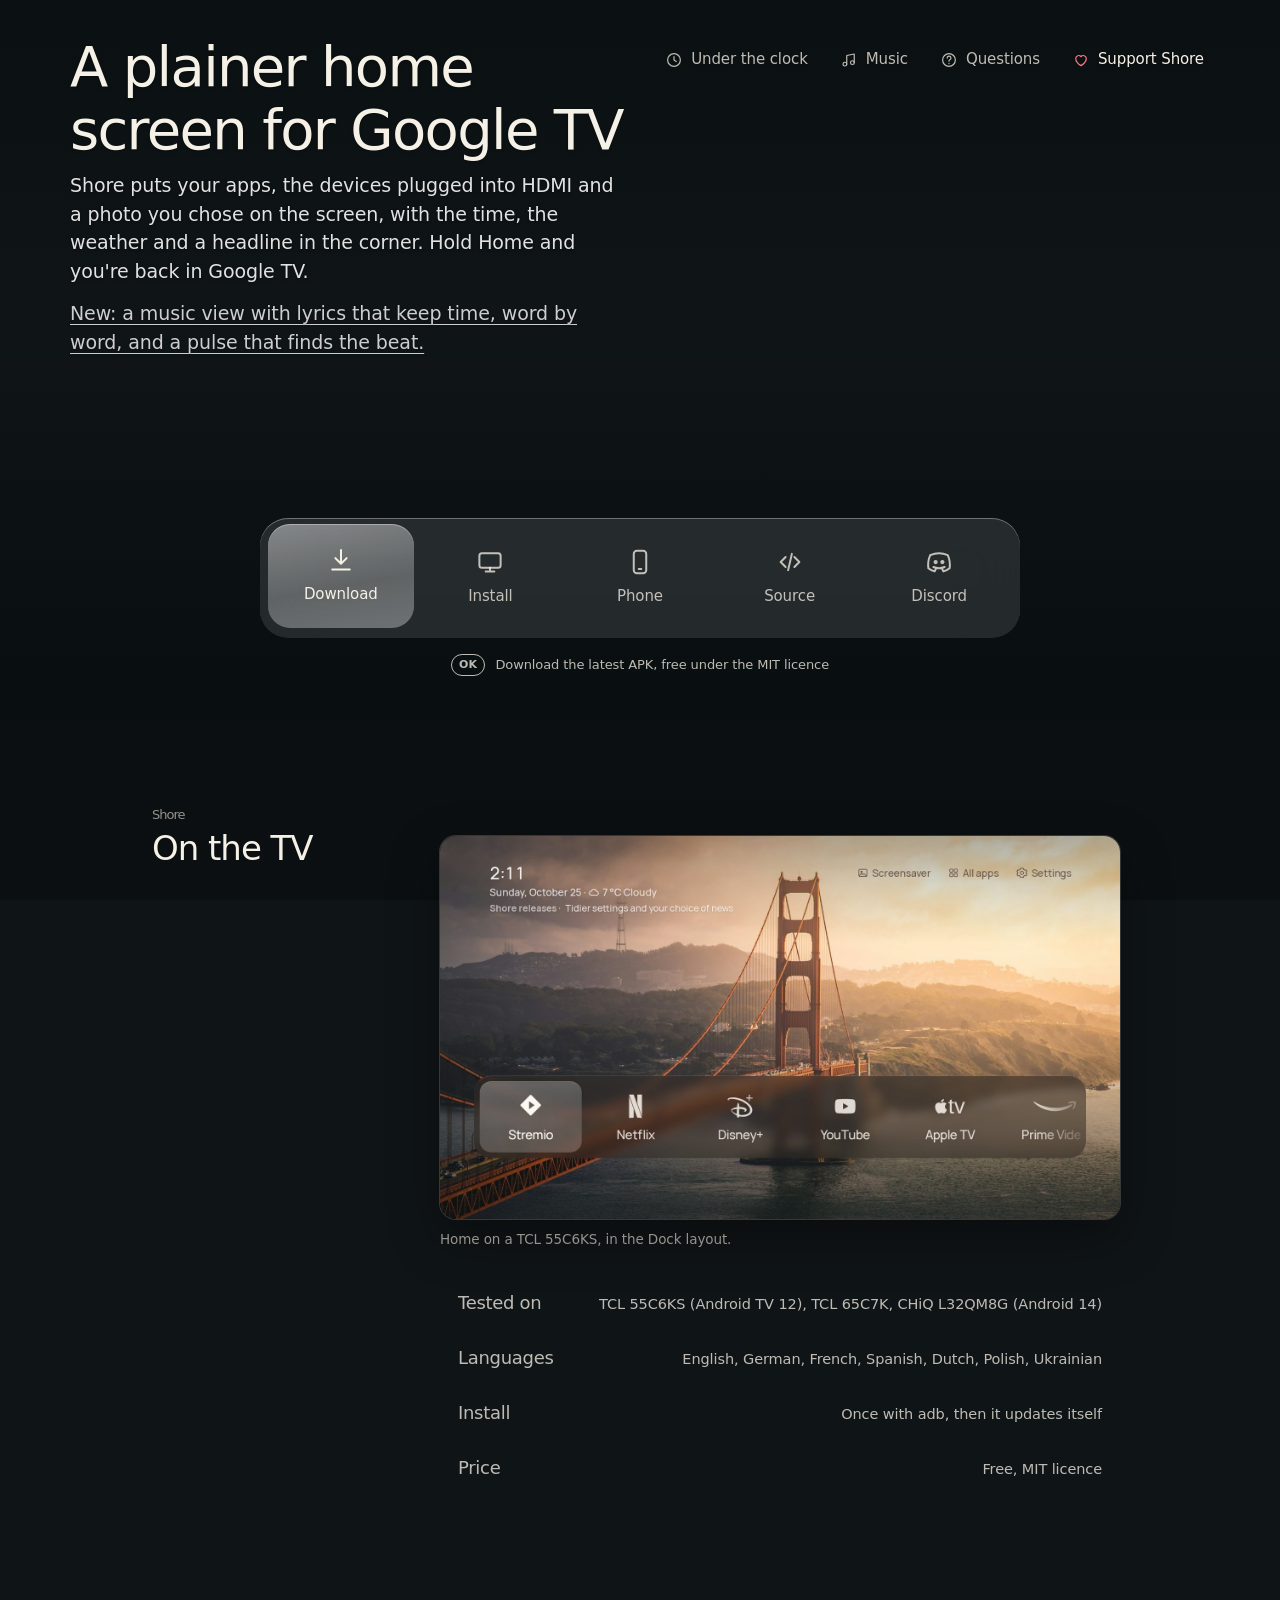
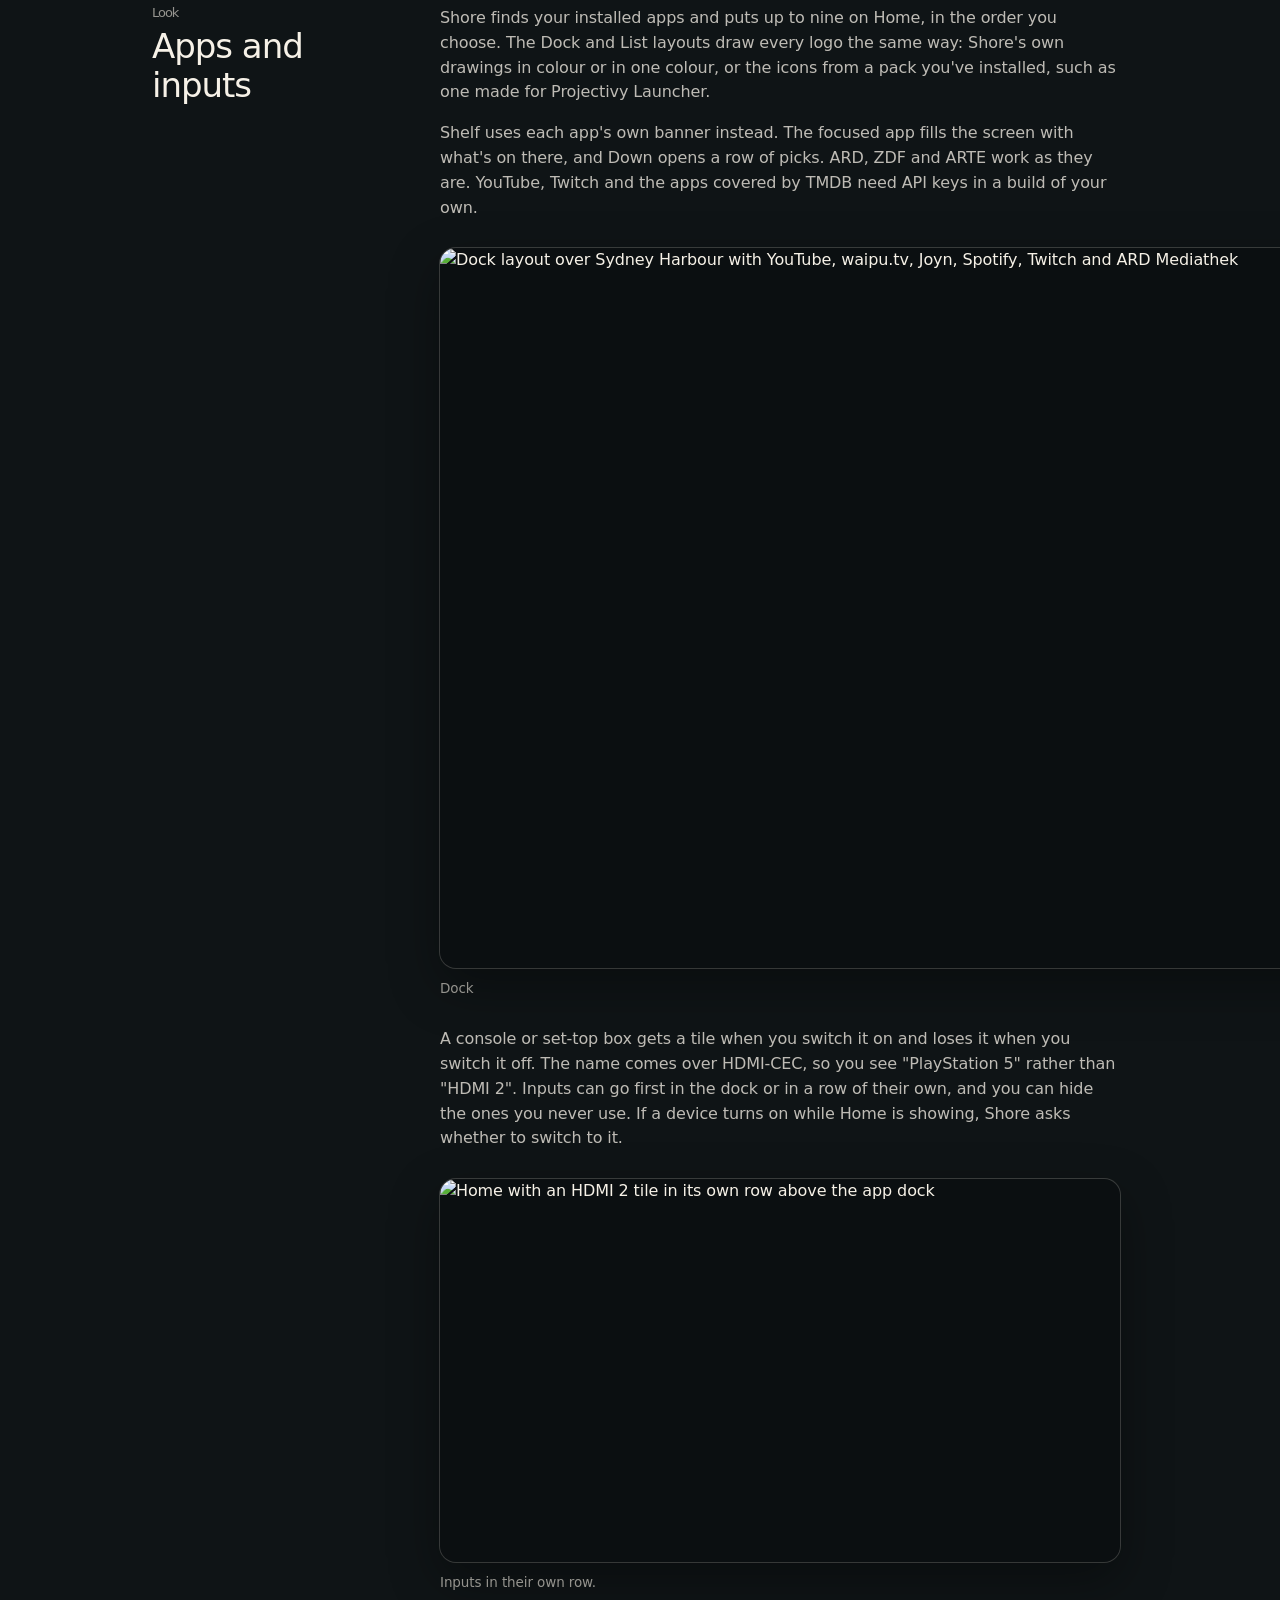
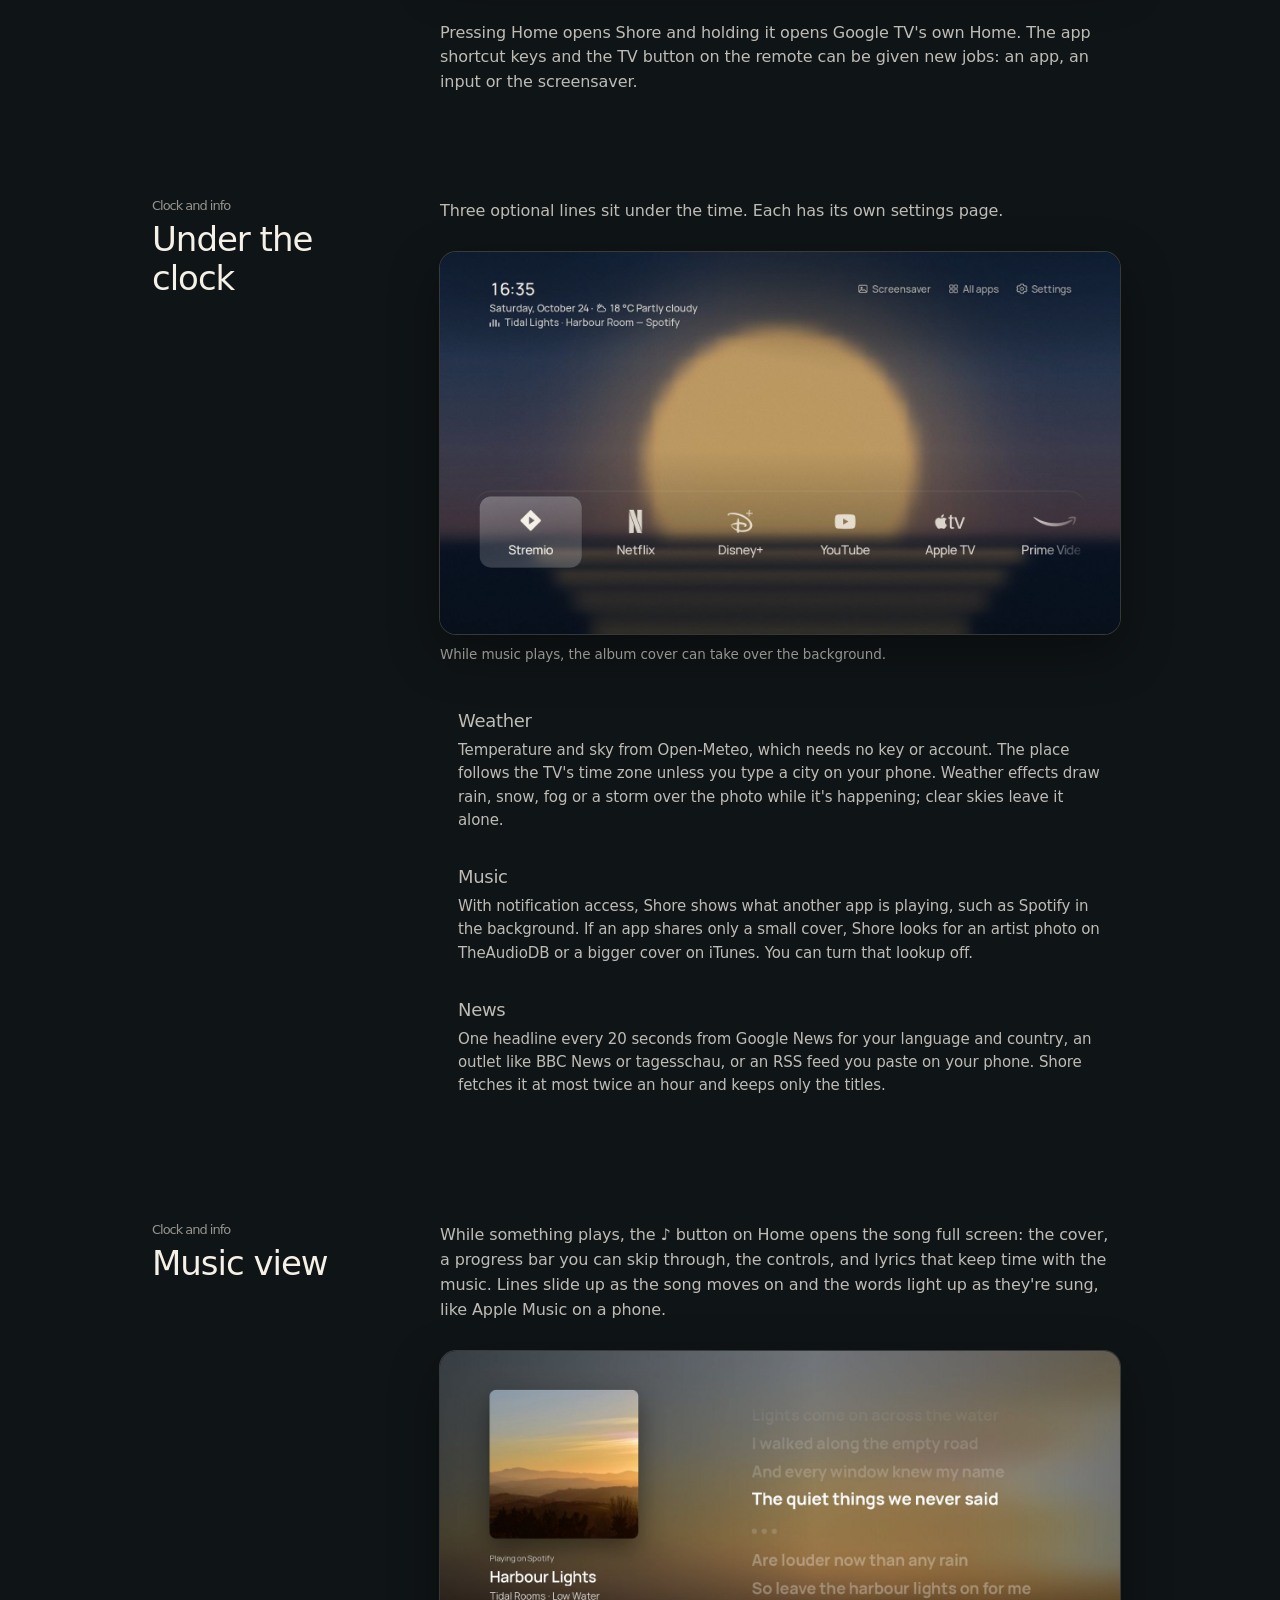
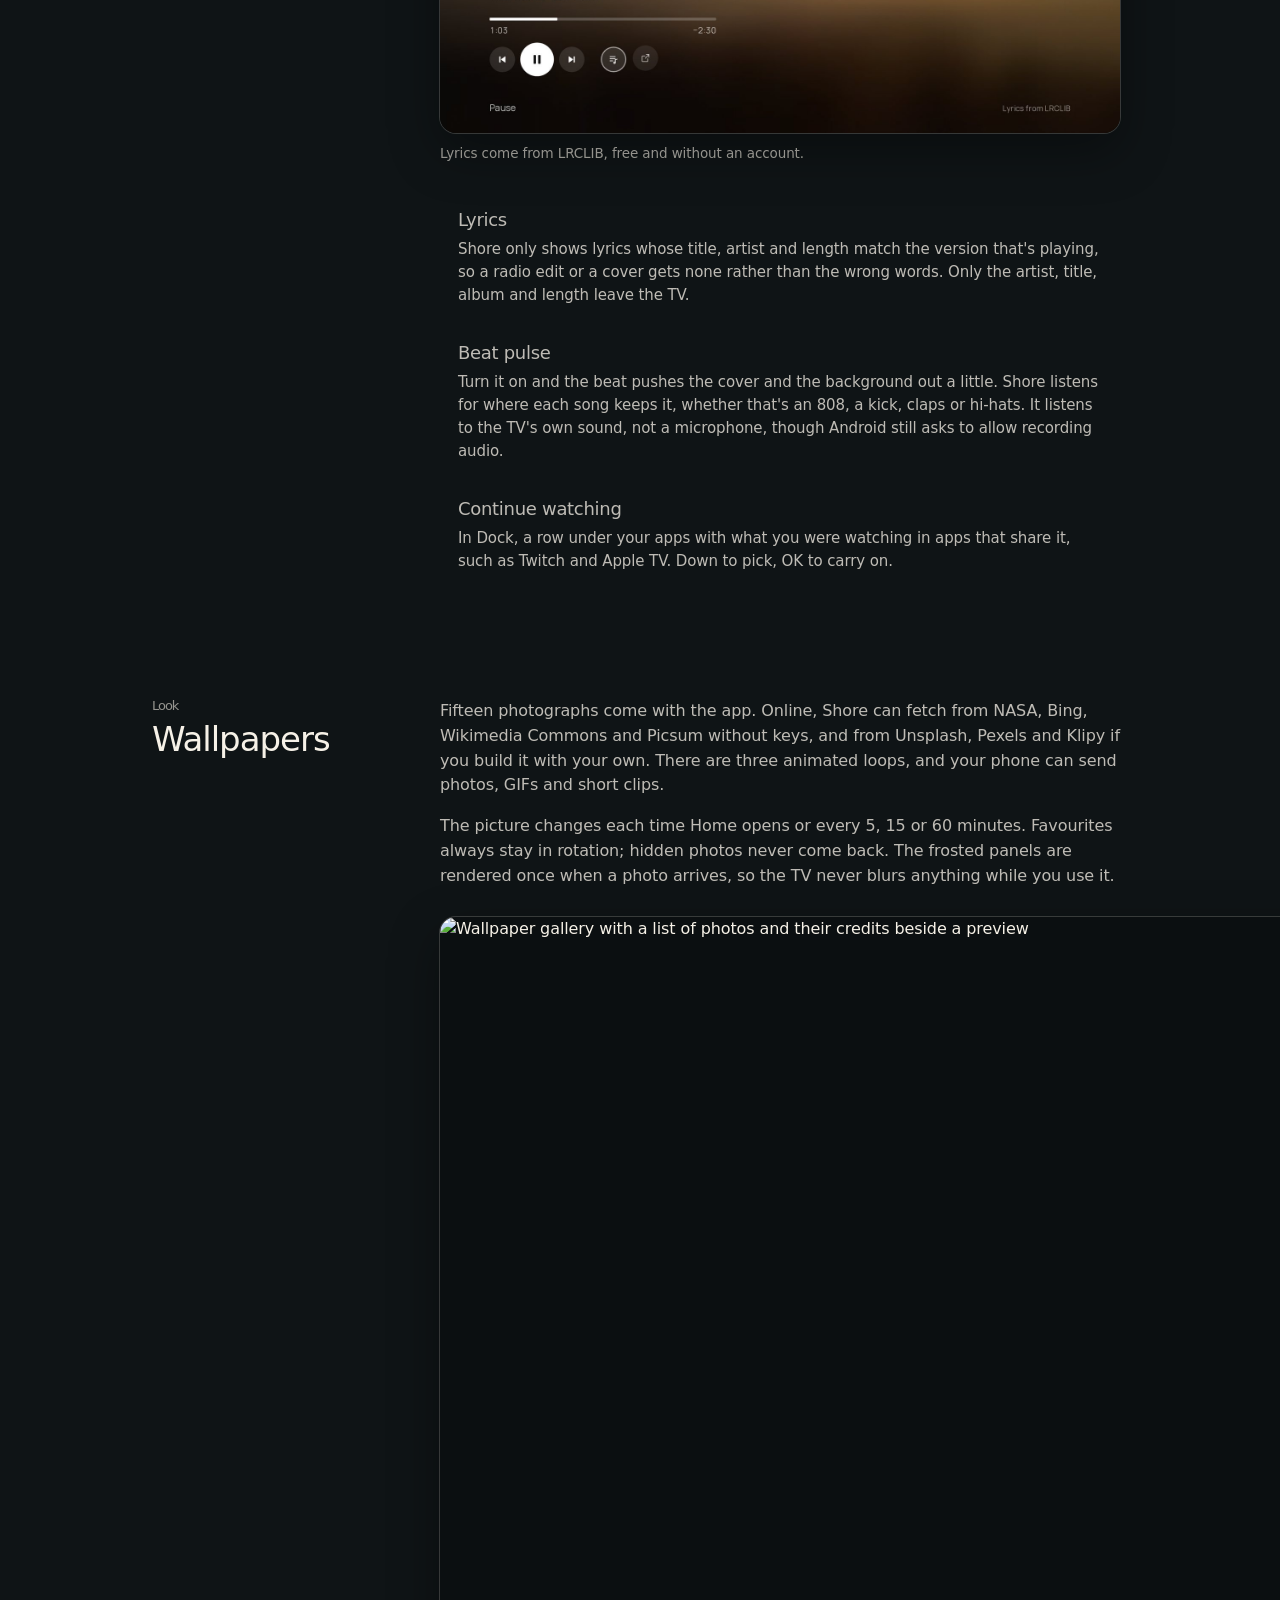
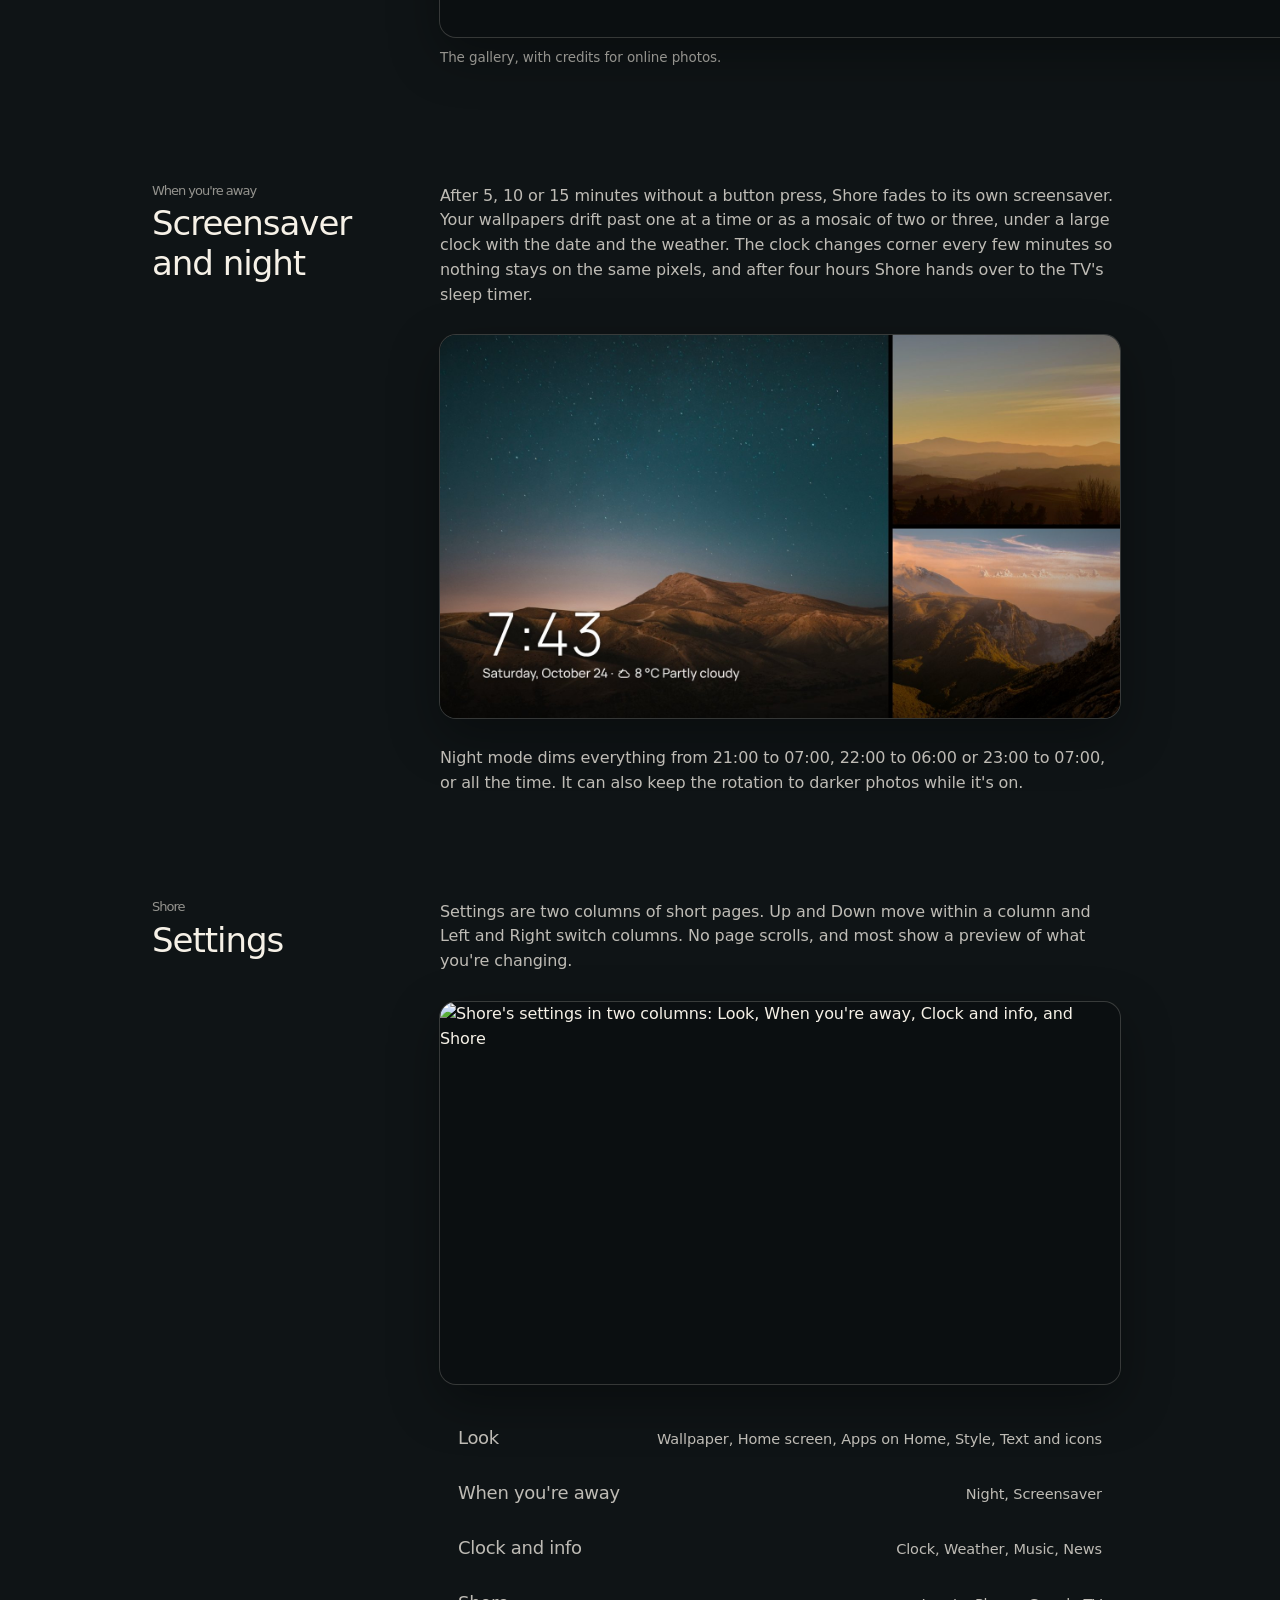
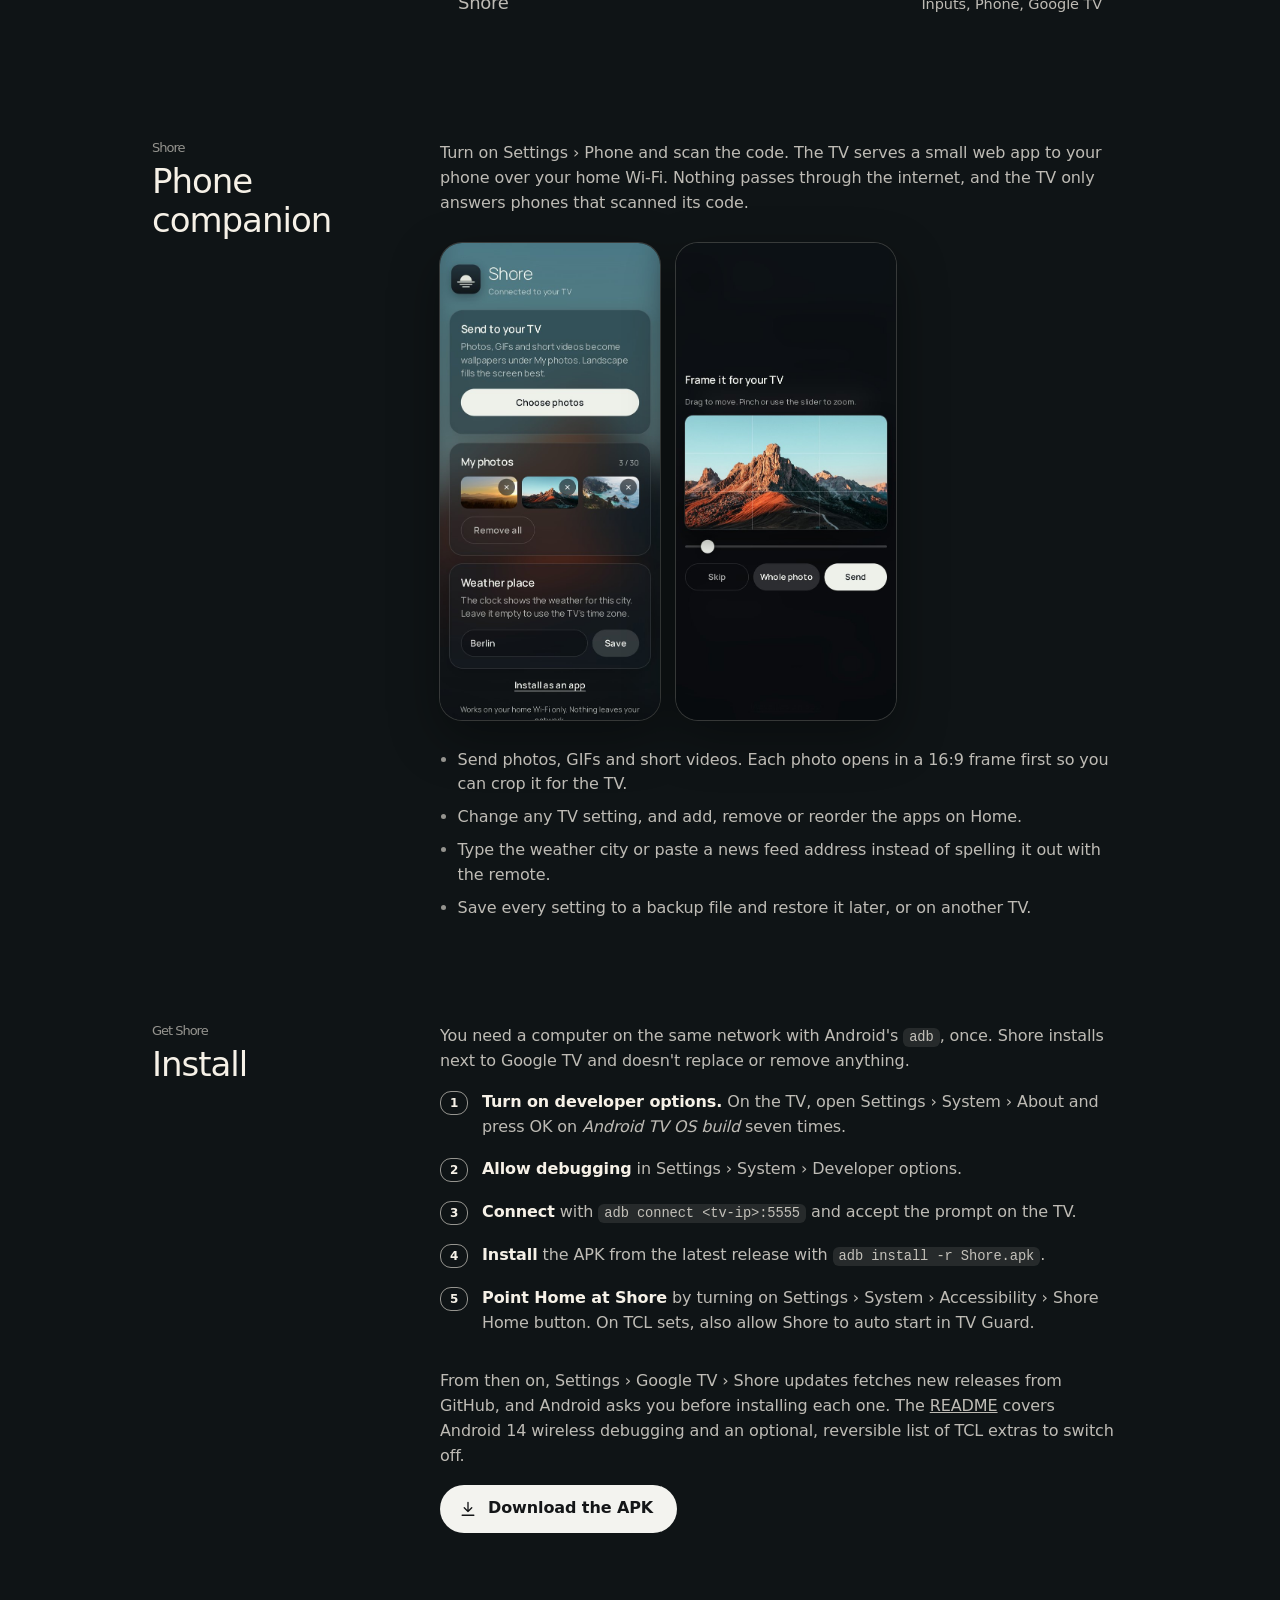
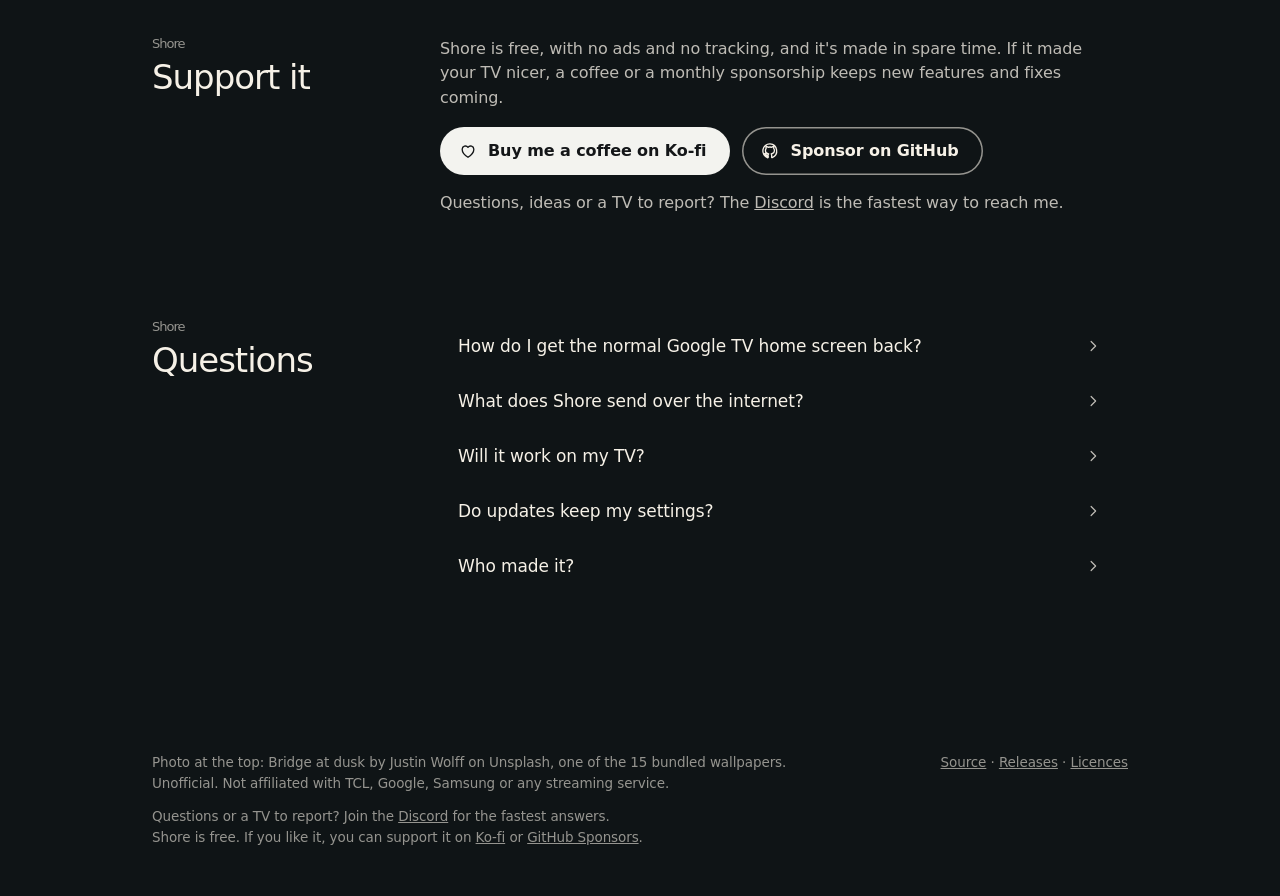
==== commit 8c239aa1: "Make Ko-fi, GitHub Sponsors and Discord easier to find on the site and in the README" ====
--- a/site/index.html
+++ b/site/index.html
@@ -89,6 +89,9 @@
 .button{display:inline-flex;align-items:center;gap:10px;height:48px;padding:0 24px 0 18px;border-radius:24px;background:var(--solid);color:var(--solid-ink);text-decoration:none;font-weight:600}
 .button .ico{width:20px;height:20px}
 .button:hover{background:#fff}
+.button.ghost{background:transparent;color:var(--ink);box-shadow:inset 0 0 0 1.5px var(--faint)}.button.ghost:hover{background:var(--lift)}
+.support-buttons{display:flex;flex-wrap:wrap;gap:12px}
+.utils .support-link{opacity:1}.utils .support-link .ico{color:#ff7a8a}
 details{border-radius:12px;transition:background-color 140ms linear}
 details+details{margin-top:3px}
 summary{display:flex;justify-content:space-between;align-items:center;gap:16px;min-height:52px;padding:12px 18px;border-radius:12px;font-size:17px;cursor:pointer;list-style:none}
@@ -137,6 +140,7 @@
       <a href="#clock"><svg class="ico" viewBox="0 0 24 24"><circle cx="12" cy="12" r="8.5"/><path d="M12 7.5V12l3 2"/></svg>Under the clock</a>
       <a href="#music"><svg class="ico" viewBox="0 0 24 24"><path d="M9 17.5V6l10-2v11.5"/><circle cx="6.5" cy="17.5" r="2.5"/><circle cx="16.5" cy="15.5" r="2.5"/></svg>Music</a>
       <a href="#faq"><svg class="ico" viewBox="0 0 24 24"><circle cx="12" cy="12" r="8.5"/><path d="M9.6 9.4a2.5 2.5 0 1 1 3.4 2.3c-.6.3-1 .8-1 1.5v.4M12 16.6v.1"/></svg>Questions</a>
+      <a class="support-link" href="#support"><svg class="ico" viewBox="0 0 24 24"><path d="M12 19.5s-7-4.3-7-9.6A3.9 3.9 0 0 1 12 7.6a3.9 3.9 0 0 1 7 2.3c0 5.3-7 9.6-7 9.6Z"/></svg>Support Shore</a>
     </nav>
   </div>
   <nav class="dock" aria-label="Get Shore">
@@ -272,6 +276,18 @@
   </div>
 </section>
 
+<section id="support">
+  <h2><span class="head">Shore</span>Support it</h2>
+  <div class="body">
+    <p>Shore is free, with no ads and no tracking, and it's made in spare time. If it made your TV nicer, a coffee or a monthly sponsorship keeps new features and fixes coming.</p>
+    <p class="support-buttons">
+      <a class="button" href="https://ko-fi.com/taygotkofi"><svg class="ico" viewBox="0 0 24 24"><path d="M12 19.5s-7-4.3-7-9.6A3.9 3.9 0 0 1 12 7.6a3.9 3.9 0 0 1 7 2.3c0 5.3-7 9.6-7 9.6Z"/></svg>Buy me a coffee on Ko-fi</a>
+      <a class="button ghost" href="https://github.com/sponsors/taynotfound"><svg class="ico" viewBox="0 0 24 24"><path d="M12 3.5a8.5 8.5 0 0 0-2.7 16.6c.4 0 .6-.2.6-.5v-1.7c-2.4.5-2.9-1.1-2.9-1.1-.4-1-1-1.3-1-1.3-.8-.5 0-.5 0-.5.9.1 1.3.9 1.3.9.8 1.3 2 1 2.5.7.1-.6.3-1 .6-1.2-1.9-.2-3.9-1-3.9-4.2 0-.9.3-1.7.9-2.3-.1-.2-.4-1.1.1-2.3 0 0 .7-.2 2.3.9a8 8 0 0 1 4.2 0c1.6-1.1 2.3-.9 2.3-.9.5 1.2.2 2.1.1 2.3.5.6.9 1.4.9 2.3 0 3.3-2 4-3.9 4.2.3.3.6.8.6 1.6v2.4c0 .3.2.6.6.5A8.5 8.5 0 0 0 12 3.5Z"/></svg>Sponsor on GitHub</a>
+    </p>
+    <p>Questions, ideas or a TV to report? The <a href="https://discord.gg/z6C4Mj9VPK">Discord</a> is the fastest way to reach me.</p>
+  </div>
+</section>
+
 <section id="faq">
   <h2><span class="head">Shore</span>Questions</h2>
   <div class="body">
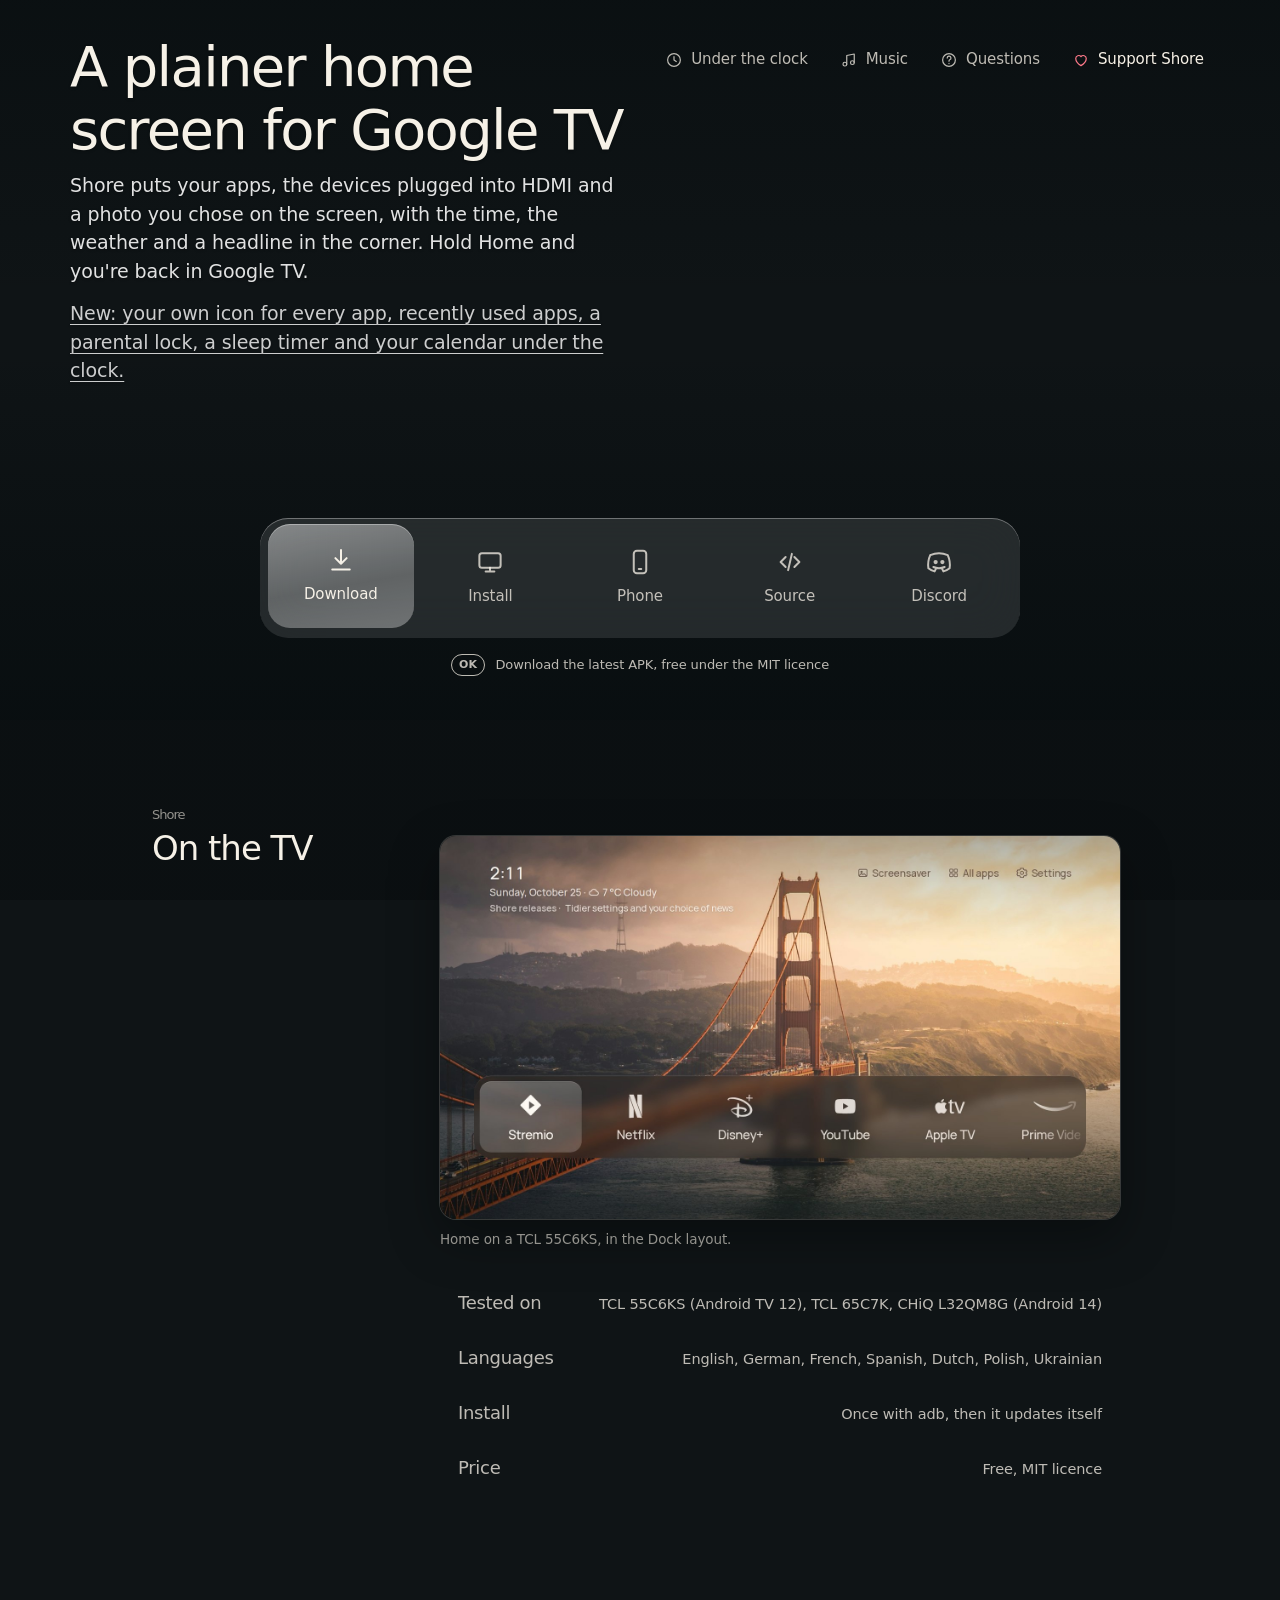
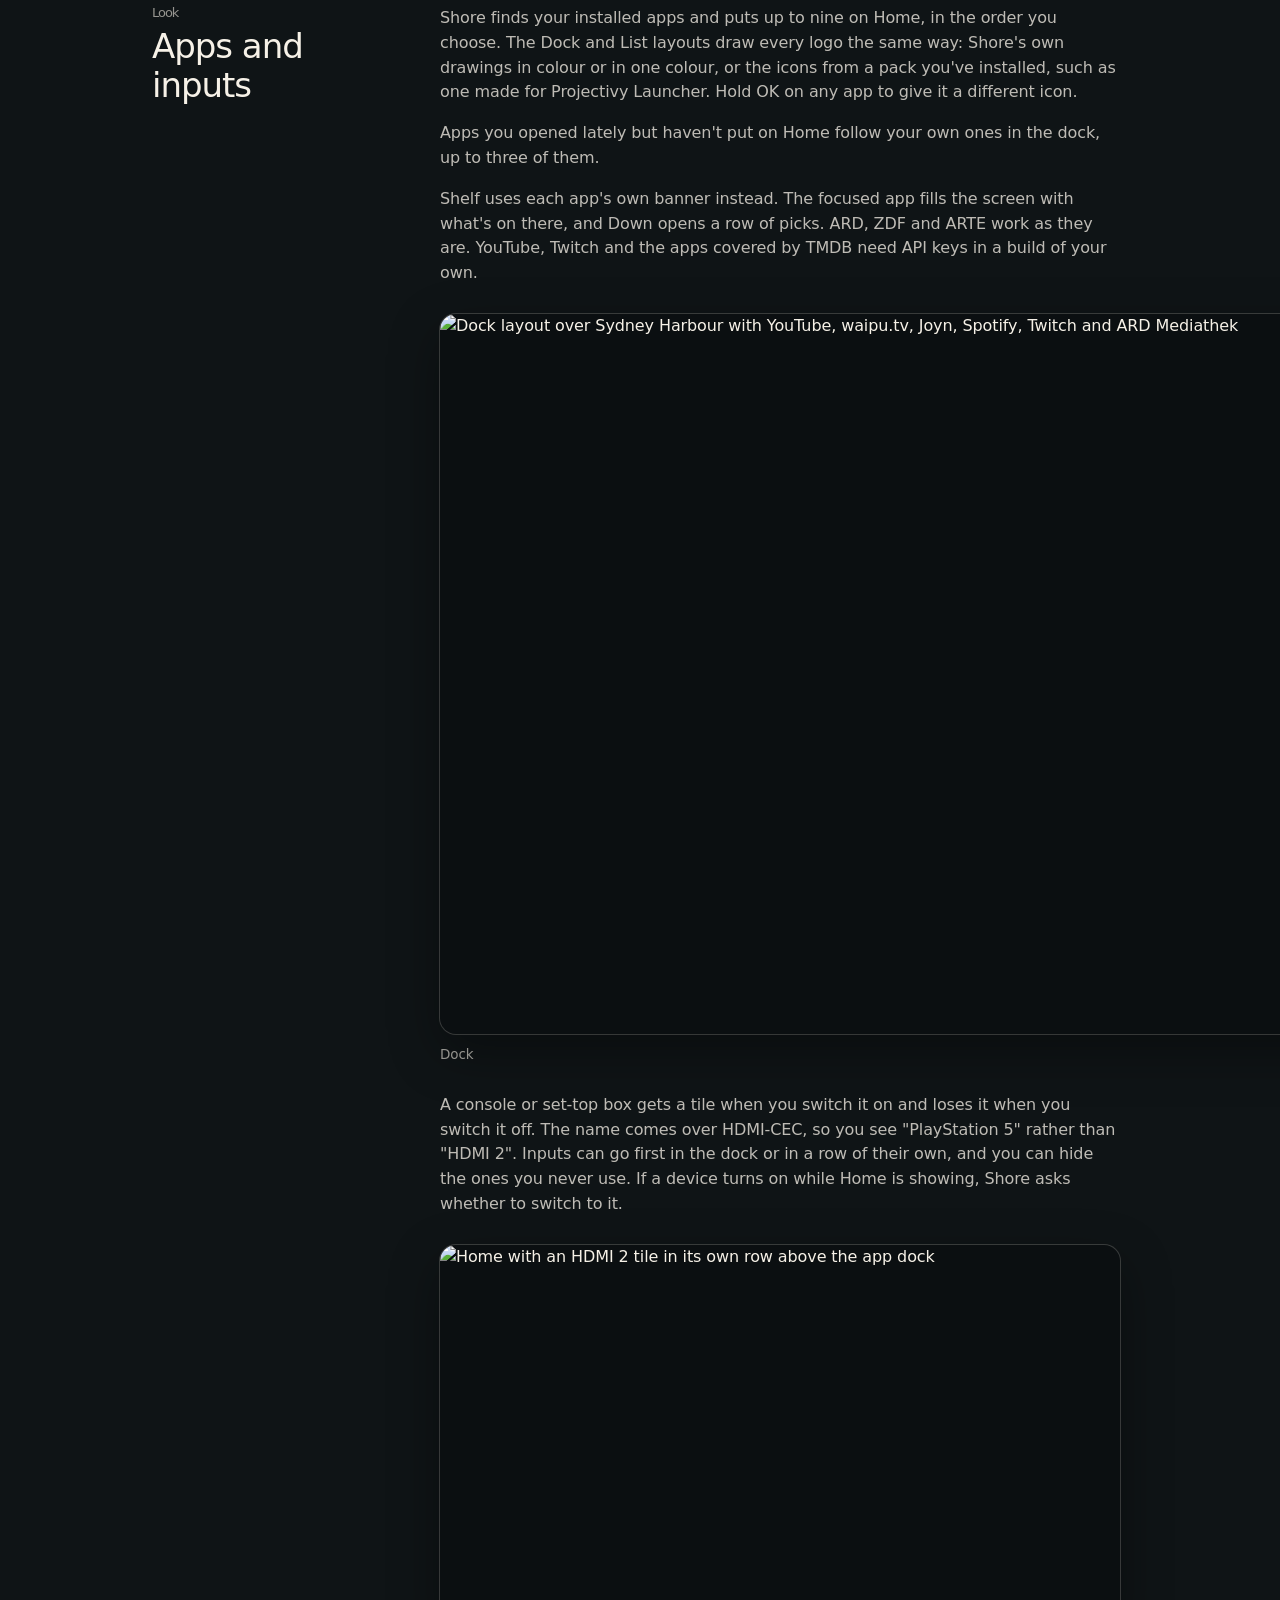
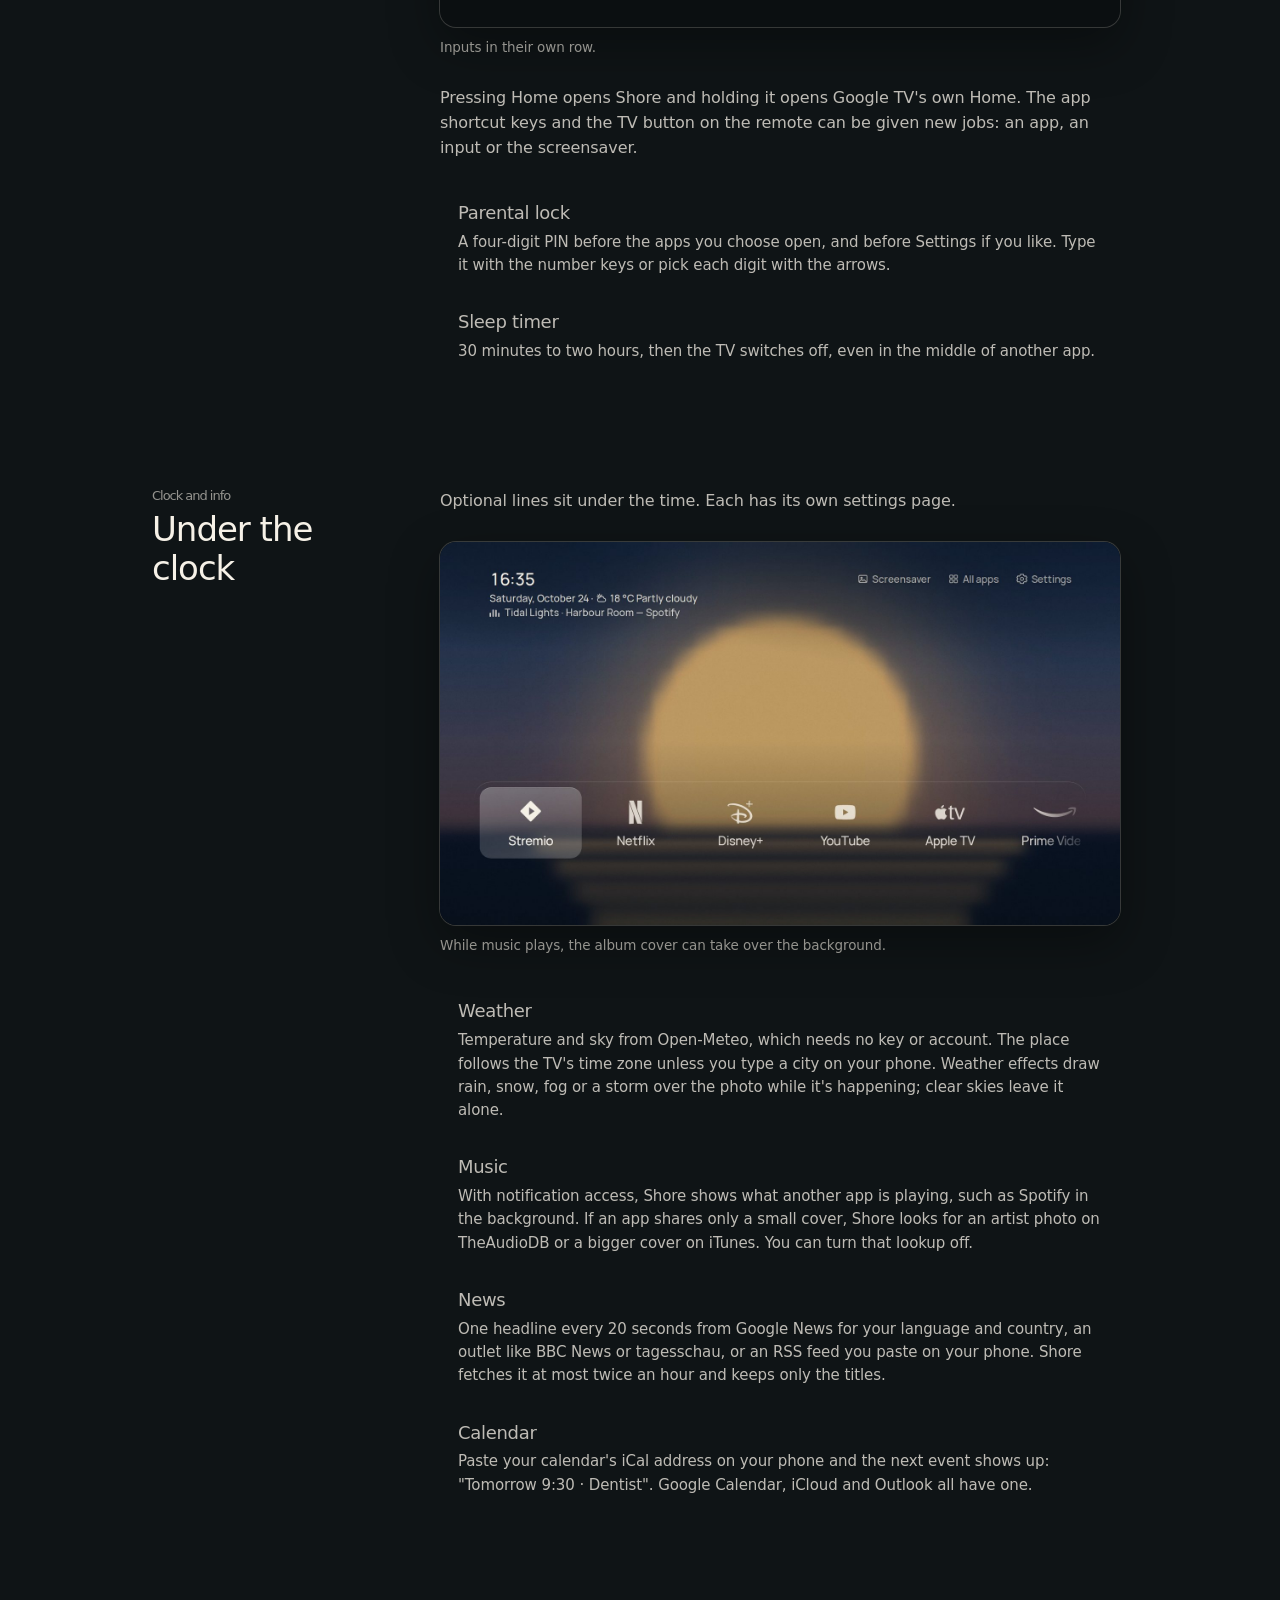
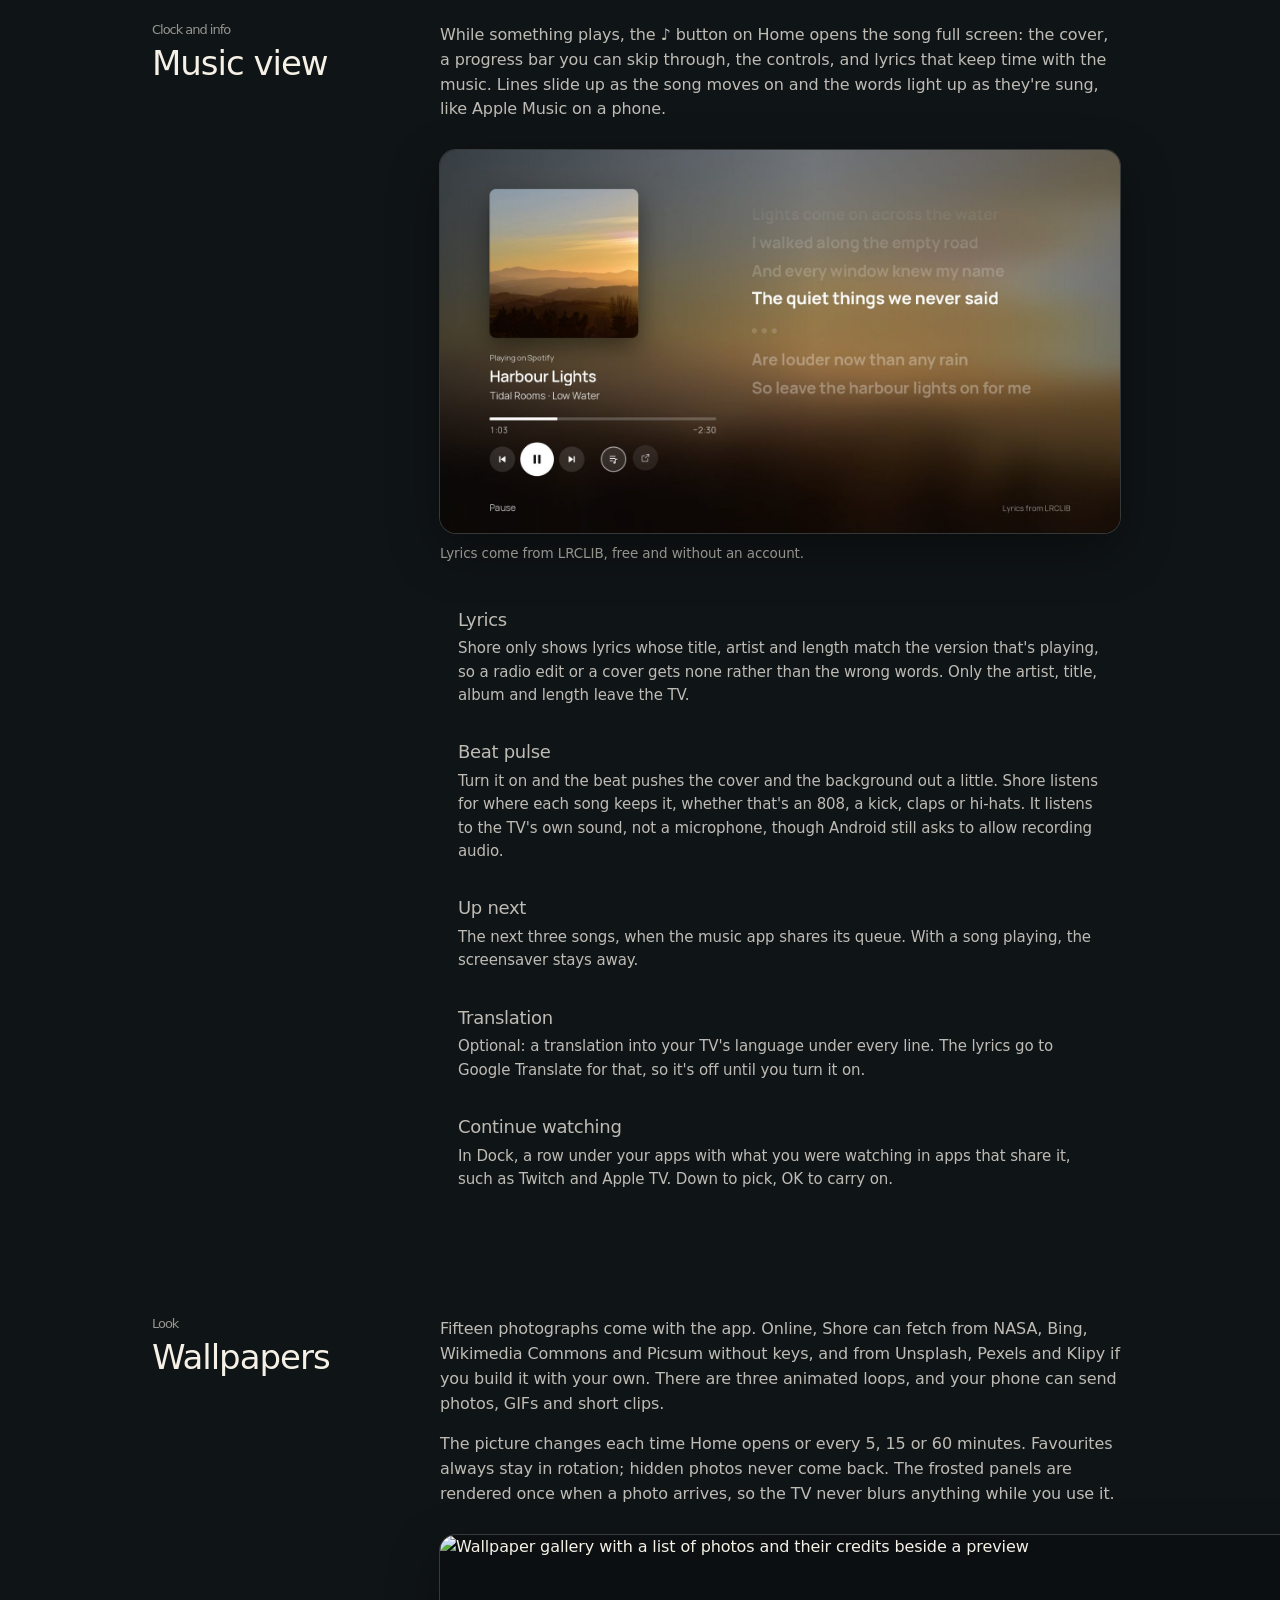
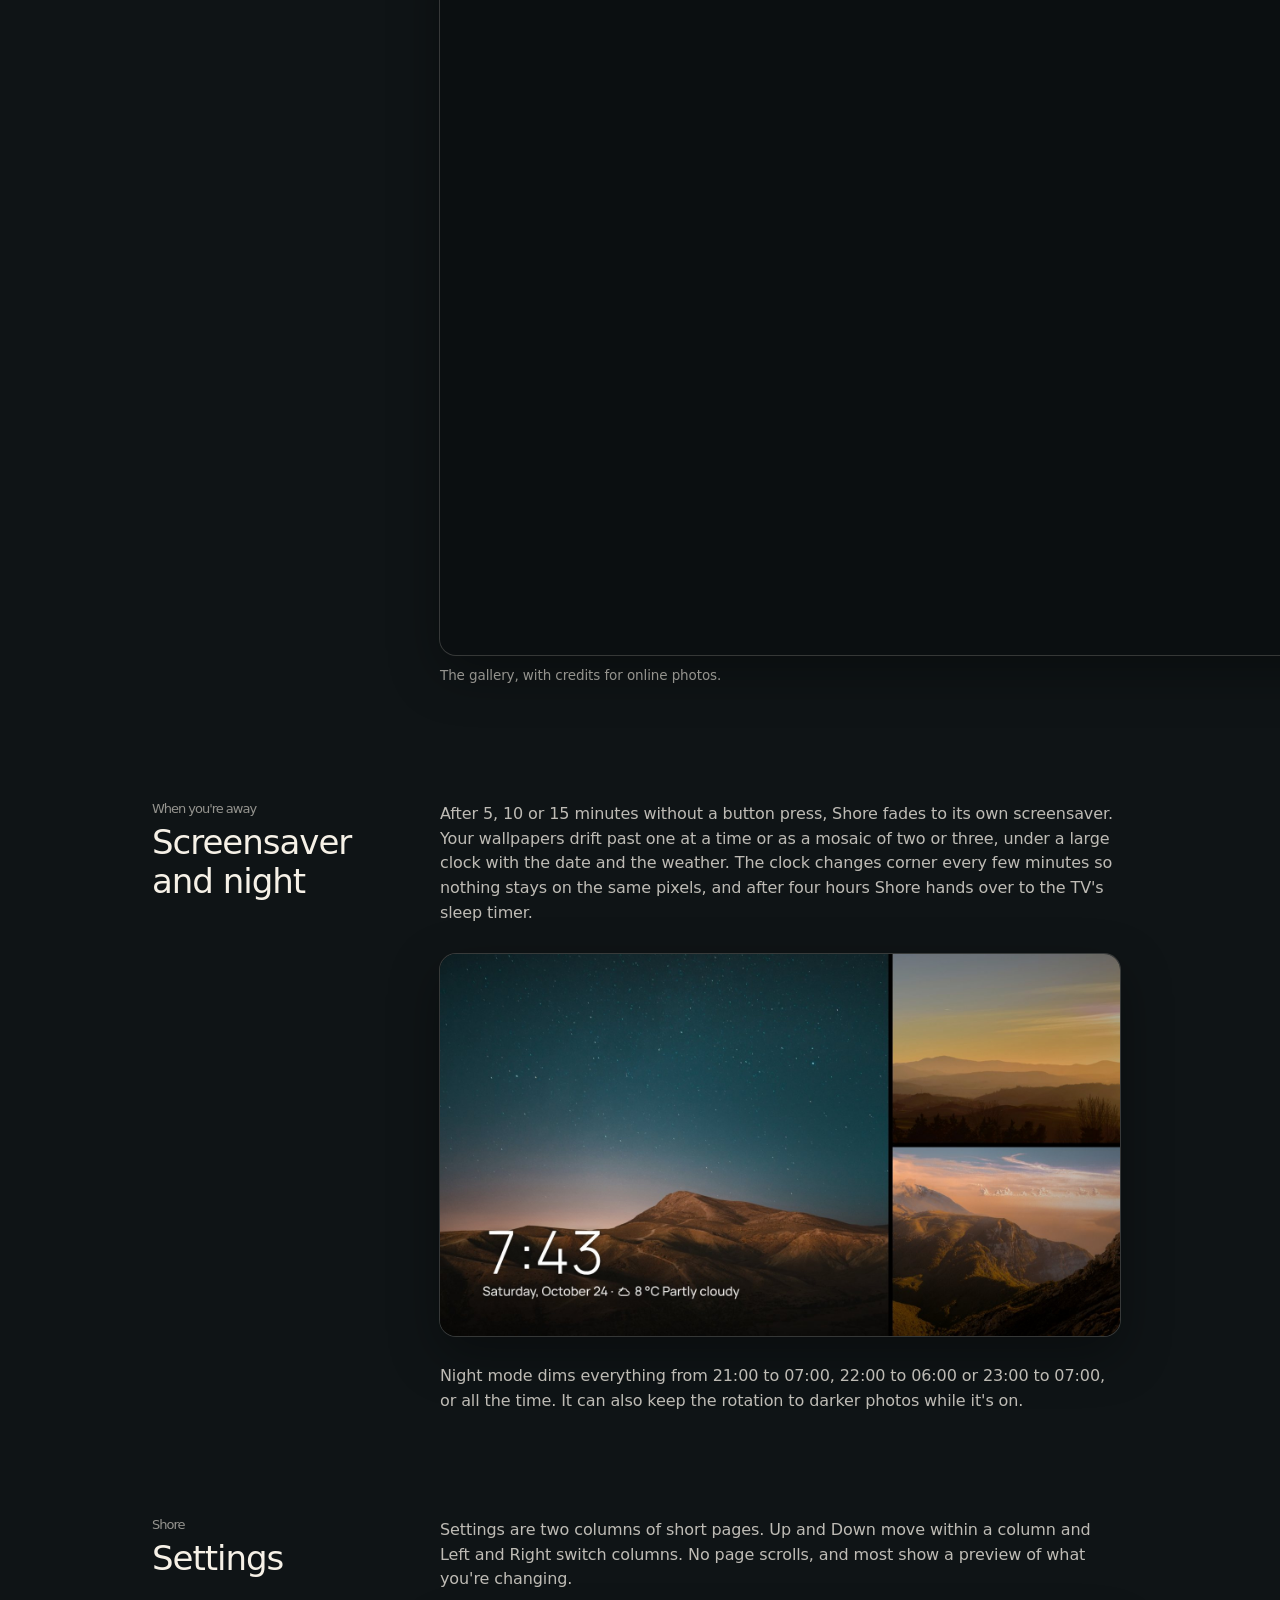
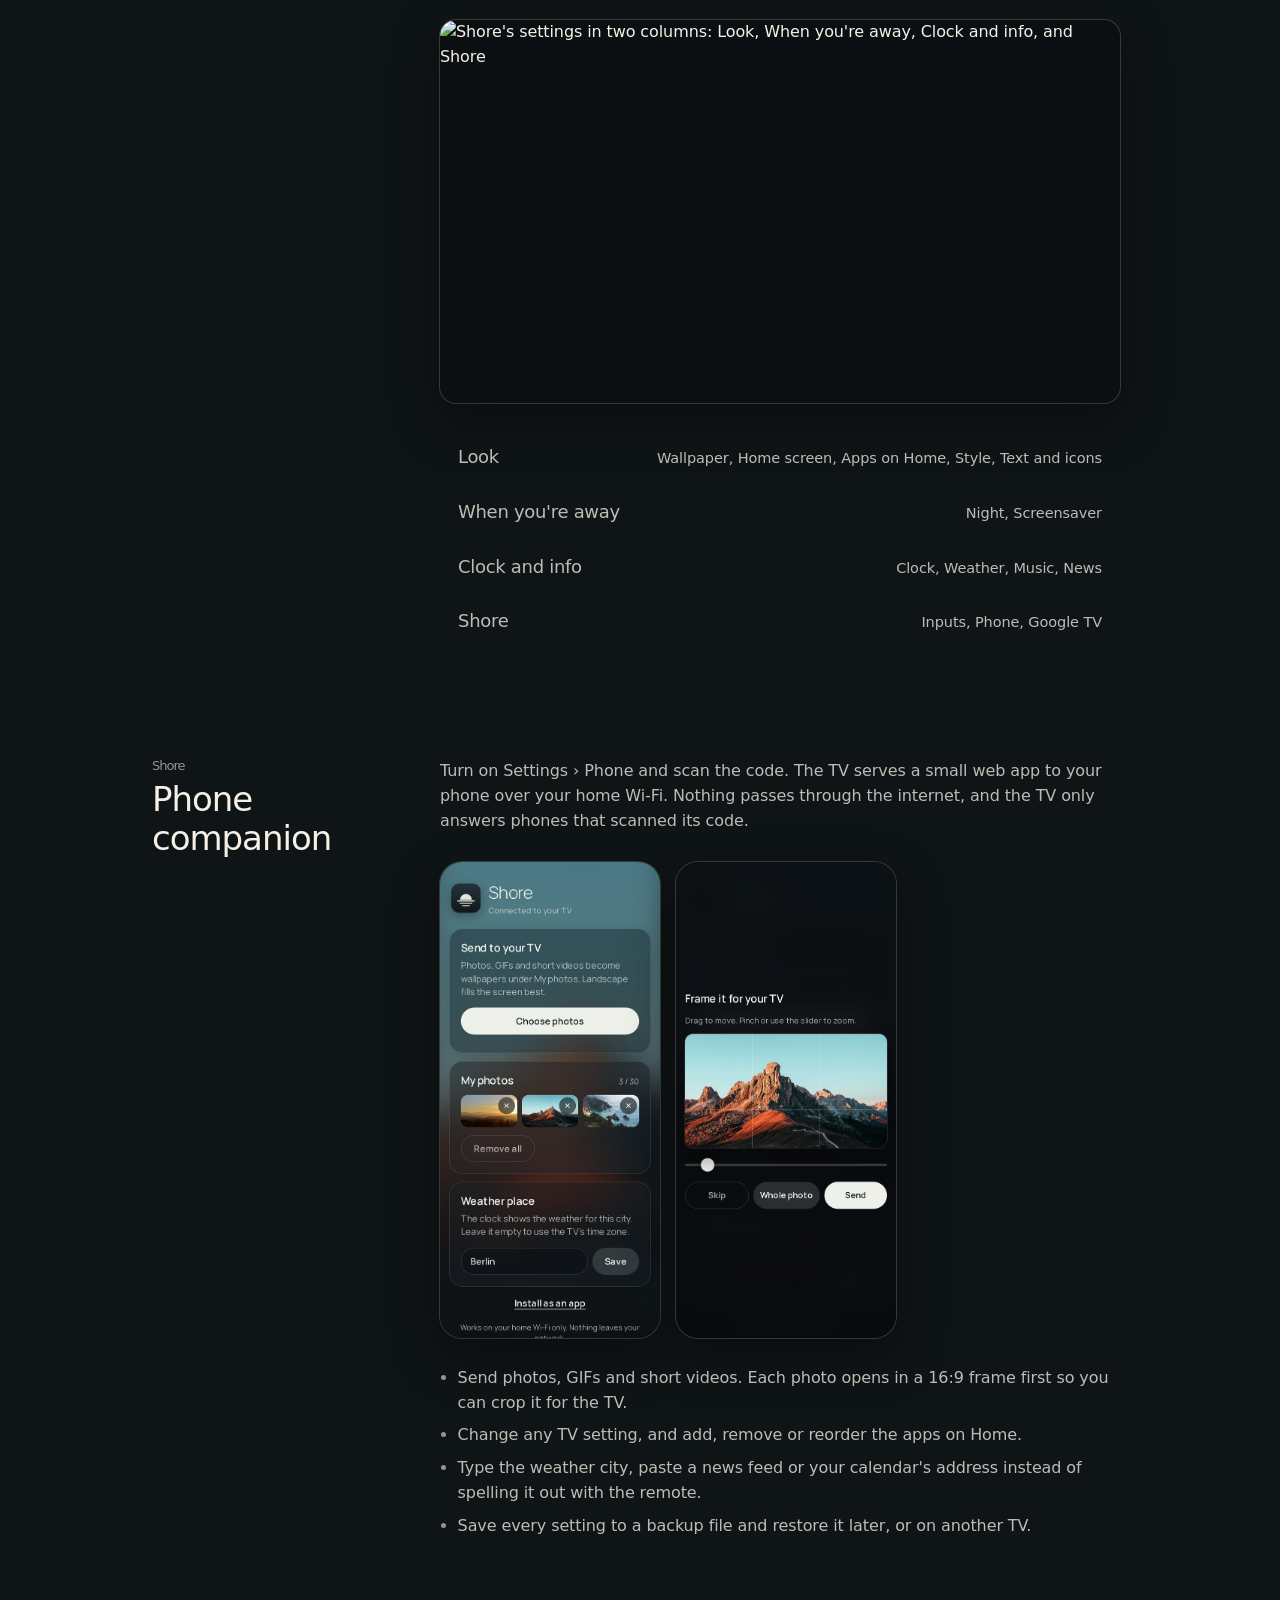
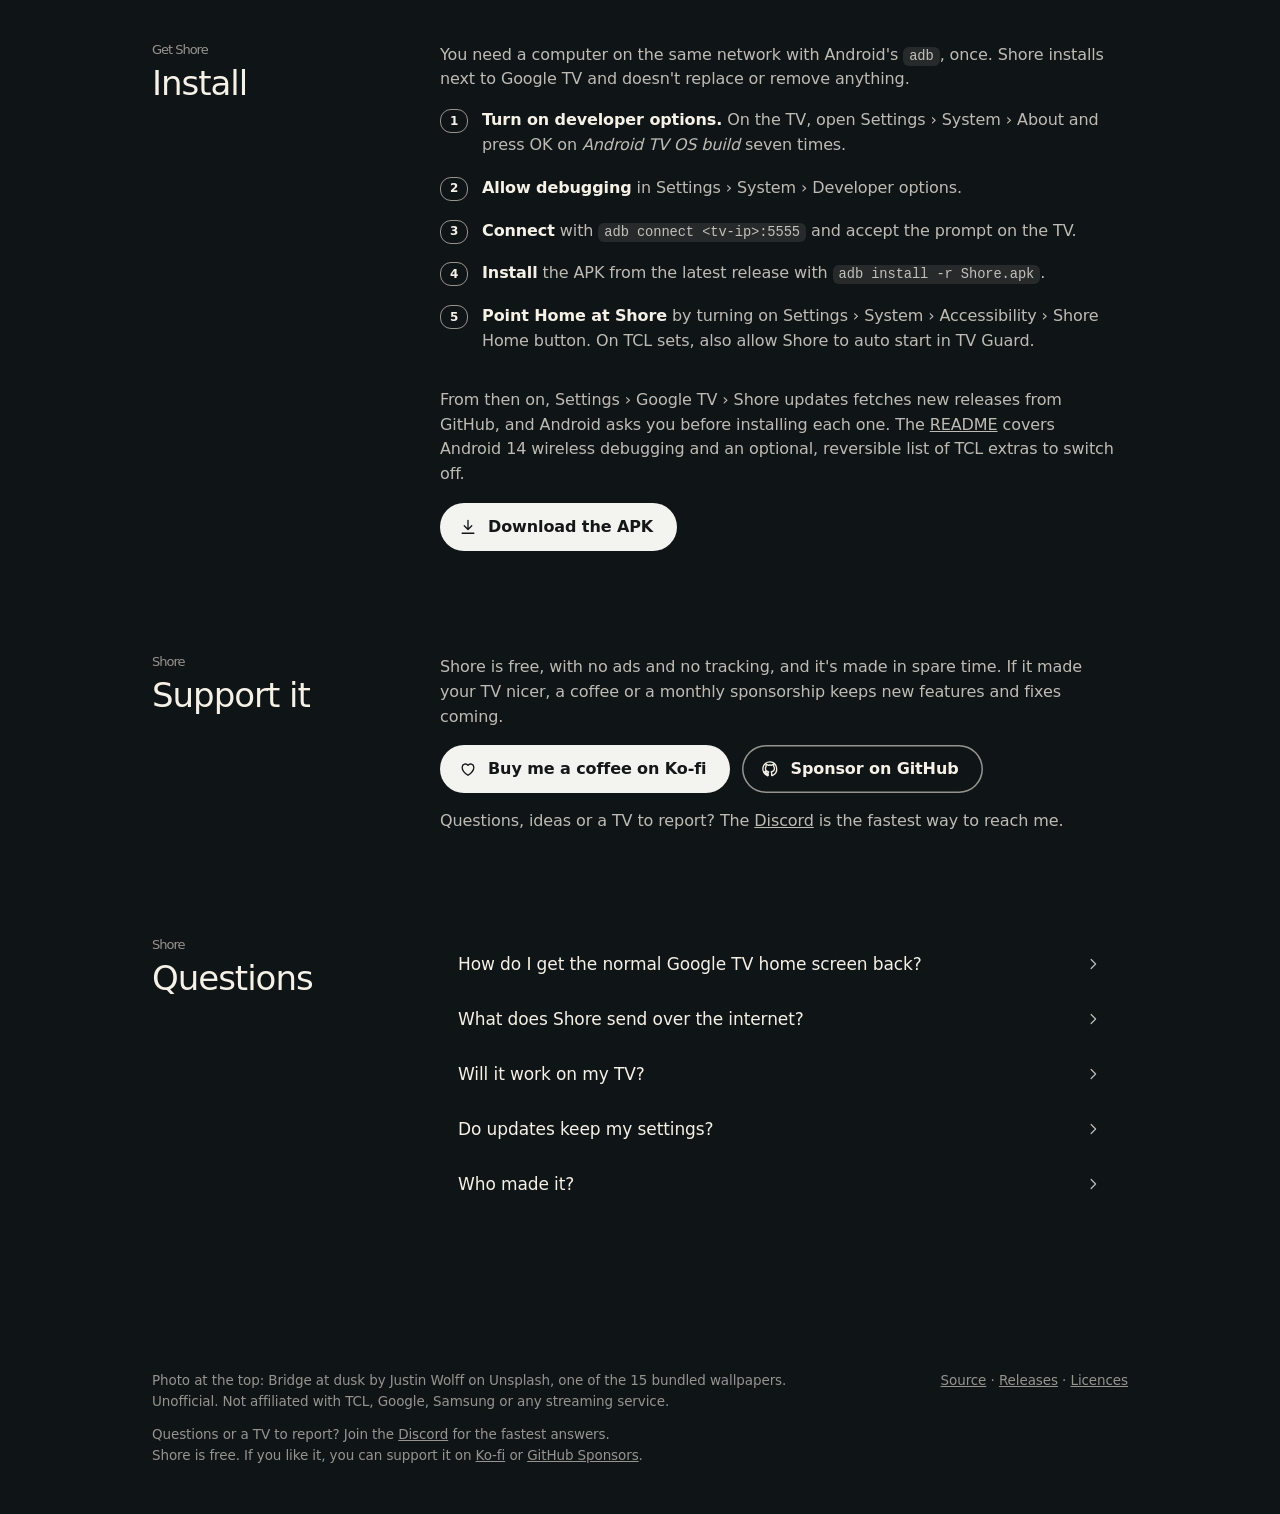
==== commit 43064069: "README, website and release notes for the parental lock, sleep timer, calendar, Up next and per-app " ====
--- a/site/index.html
+++ b/site/index.html
@@ -134,7 +134,7 @@
     <div class="caption">
       <h1>A plainer home screen for Google&nbsp;TV</h1>
       <p>Shore puts your apps, the devices plugged into HDMI and a photo you chose on the screen, with the time, the weather and a headline in the corner. Hold Home and you're back in Google TV.</p>
-      <p class="new"><a href="#music">New: a music view with lyrics that keep time, word by word, and a pulse that finds the beat.</a></p>
+      <p class="new"><a href="#home">New: your own icon for every app, recently used apps, a parental lock, a sleep timer and your calendar under the clock.</a></p>
     </div>
     <nav class="utils" aria-label="Sections">
       <a href="#clock"><svg class="ico" viewBox="0 0 24 24"><circle cx="12" cy="12" r="8.5"/><path d="M12 7.5V12l3 2"/></svg>Under the clock</a>
@@ -170,7 +170,8 @@
 <section id="home">
   <h2><span class="head">Look</span>Apps and inputs</h2>
   <div class="body">
-    <p>Shore finds your installed apps and puts up to nine on Home, in the order you choose. The Dock and List layouts draw every logo the same way: Shore's own drawings in colour or in one colour, or the icons from a pack you've installed, such as one made for Projectivy Launcher.</p>
+    <p>Shore finds your installed apps and puts up to nine on Home, in the order you choose. The Dock and List layouts draw every logo the same way: Shore's own drawings in colour or in one colour, or the icons from a pack you've installed, such as one made for Projectivy Launcher. Hold OK on any app to give it a different icon.</p>
+    <p>Apps you opened lately but haven't put on Home follow your own ones in the dock, up to three of them.</p>
     <p>Shelf uses each app's own banner instead. The focused app fills the screen with what's on there, and Down opens a row of picks. ARD, ZDF and ARTE work as they are. YouTube, Twitch and the apps covered by TMDB need API keys in a build of your own.</p>
     <div class="pair">
       <figure><div class="shot"><img src="images/home.jpg" width="1280" height="720" loading="lazy" alt="Dock layout over Sydney Harbour with YouTube, waipu.tv, Joyn, Spotify, Twitch and ARD Mediathek"></div><figcaption>Dock</figcaption></figure>
@@ -179,18 +180,23 @@
     <p>A console or set-top box gets a tile when you switch it on and loses it when you switch it off. The name comes over HDMI-CEC, so you see "PlayStation 5" rather than "HDMI 2". Inputs can go first in the dock or in a row of their own, and you can hide the ones you never use. If a device turns on while Home is showing, Shore asks whether to switch to it.</p>
     <figure><div class="shot"><img src="images/inputs-row.jpg" width="1280" height="720" loading="lazy" alt="Home with an HDMI 2 tile in its own row above the app dock"></div><figcaption>Inputs in their own row.</figcaption></figure>
     <p>Pressing Home opens Shore and holding it opens Google TV's own Home. The app shortcut keys and the TV button on the remote can be given new jobs: an app, an input or the screensaver.</p>
+    <ul class="rows parts">
+      <li class="row"><b>Parental lock</b><span>A four-digit PIN before the apps you choose open, and before Settings if you like. Type it with the number keys or pick each digit with the arrows.</span></li>
+      <li class="row"><b>Sleep timer</b><span>30 minutes to two hours, then the TV switches off, even in the middle of another app.</span></li>
+    </ul>
   </div>
 </section>
 
 <section id="clock">
   <h2><span class="head">Clock and info</span>Under the clock</h2>
   <div class="body">
-    <p>Three optional lines sit under the time. Each has its own settings page.</p>
+    <p>Optional lines sit under the time. Each has its own settings page.</p>
     <figure><div class="shot"><img src="shots/nowplaying.jpg" width="1600" height="900" loading="lazy" alt="Home with a blurred album cover as the background and Tidal Lights, Harbour Room, Spotify under the clock"></div><figcaption>While music plays, the album cover can take over the background.</figcaption></figure>
     <ul class="rows parts">
       <li class="row"><b>Weather</b><span>Temperature and sky from Open-Meteo, which needs no key or account. The place follows the TV's time zone unless you type a city on your phone. Weather effects draw rain, snow, fog or a storm over the photo while it's happening; clear skies leave it alone.</span></li>
       <li class="row"><b>Music</b><span>With notification access, Shore shows what another app is playing, such as Spotify in the background. If an app shares only a small cover, Shore looks for an artist photo on TheAudioDB or a bigger cover on iTunes. You can turn that lookup off.</span></li>
       <li class="row"><b>News</b><span>One headline every 20 seconds from Google News for your language and country, an outlet like BBC News or tagesschau, or an RSS feed you paste on your phone. Shore fetches it at most twice an hour and keeps only the titles.</span></li>
+      <li class="row"><b>Calendar</b><span>Paste your calendar's iCal address on your phone and the next event shows up: "Tomorrow 9:30 · Dentist". Google Calendar, iCloud and Outlook all have one.</span></li>
     </ul>
   </div>
 </section>
@@ -203,6 +209,8 @@
     <ul class="rows parts">
       <li class="row"><b>Lyrics</b><span>Shore only shows lyrics whose title, artist and length match the version that's playing, so a radio edit or a cover gets none rather than the wrong words. Only the artist, title, album and length leave the TV.</span></li>
       <li class="row"><b>Beat pulse</b><span>Turn it on and the beat pushes the cover and the background out a little. Shore listens for where each song keeps it, whether that's an 808, a kick, claps or hi-hats. It listens to the TV's own sound, not a microphone, though Android still asks to allow recording audio.</span></li>
+      <li class="row"><b>Up next</b><span>The next three songs, when the music app shares its queue. With a song playing, the screensaver stays away.</span></li>
+      <li class="row"><b>Translation</b><span>Optional: a translation into your TV's language under every line. The lyrics go to Google Translate for that, so it's off until you turn it on.</span></li>
       <li class="row"><b>Continue watching</b><span>In Dock, a row under your apps with what you were watching in apps that share it, such as Twitch and Apple TV. Down to pick, OK to carry on.</span></li>
     </ul>
   </div>
@@ -254,7 +262,7 @@
     <ul class="plain">
       <li>Send photos, GIFs and short videos. Each photo opens in a 16:9 frame first so you can crop it for the TV.</li>
       <li>Change any TV setting, and add, remove or reorder the apps on Home.</li>
-      <li>Type the weather city or paste a news feed address instead of spelling it out with the remote.</li>
+      <li>Type the weather city, paste a news feed or your calendar's address instead of spelling it out with the remote.</li>
       <li>Save every setting to a backup file and restore it later, or on another TV.</li>
     </ul>
   </div>
